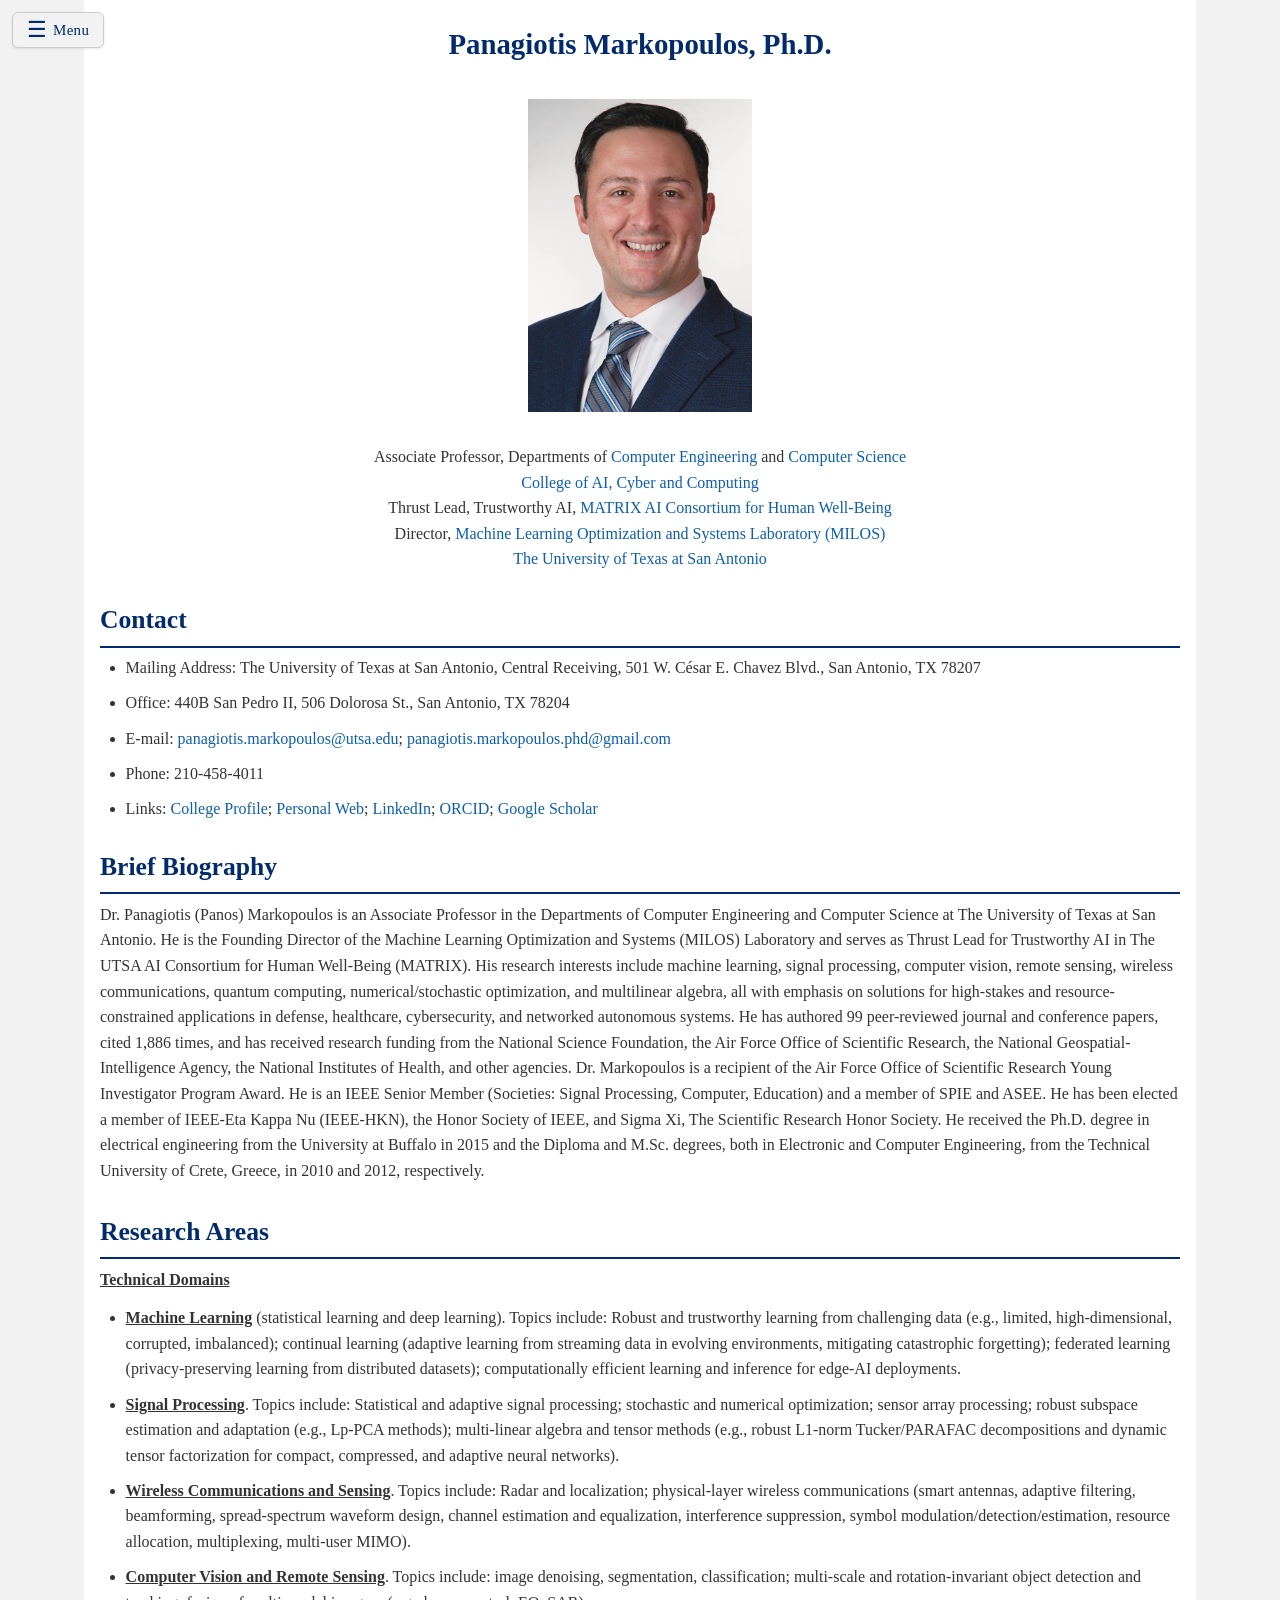
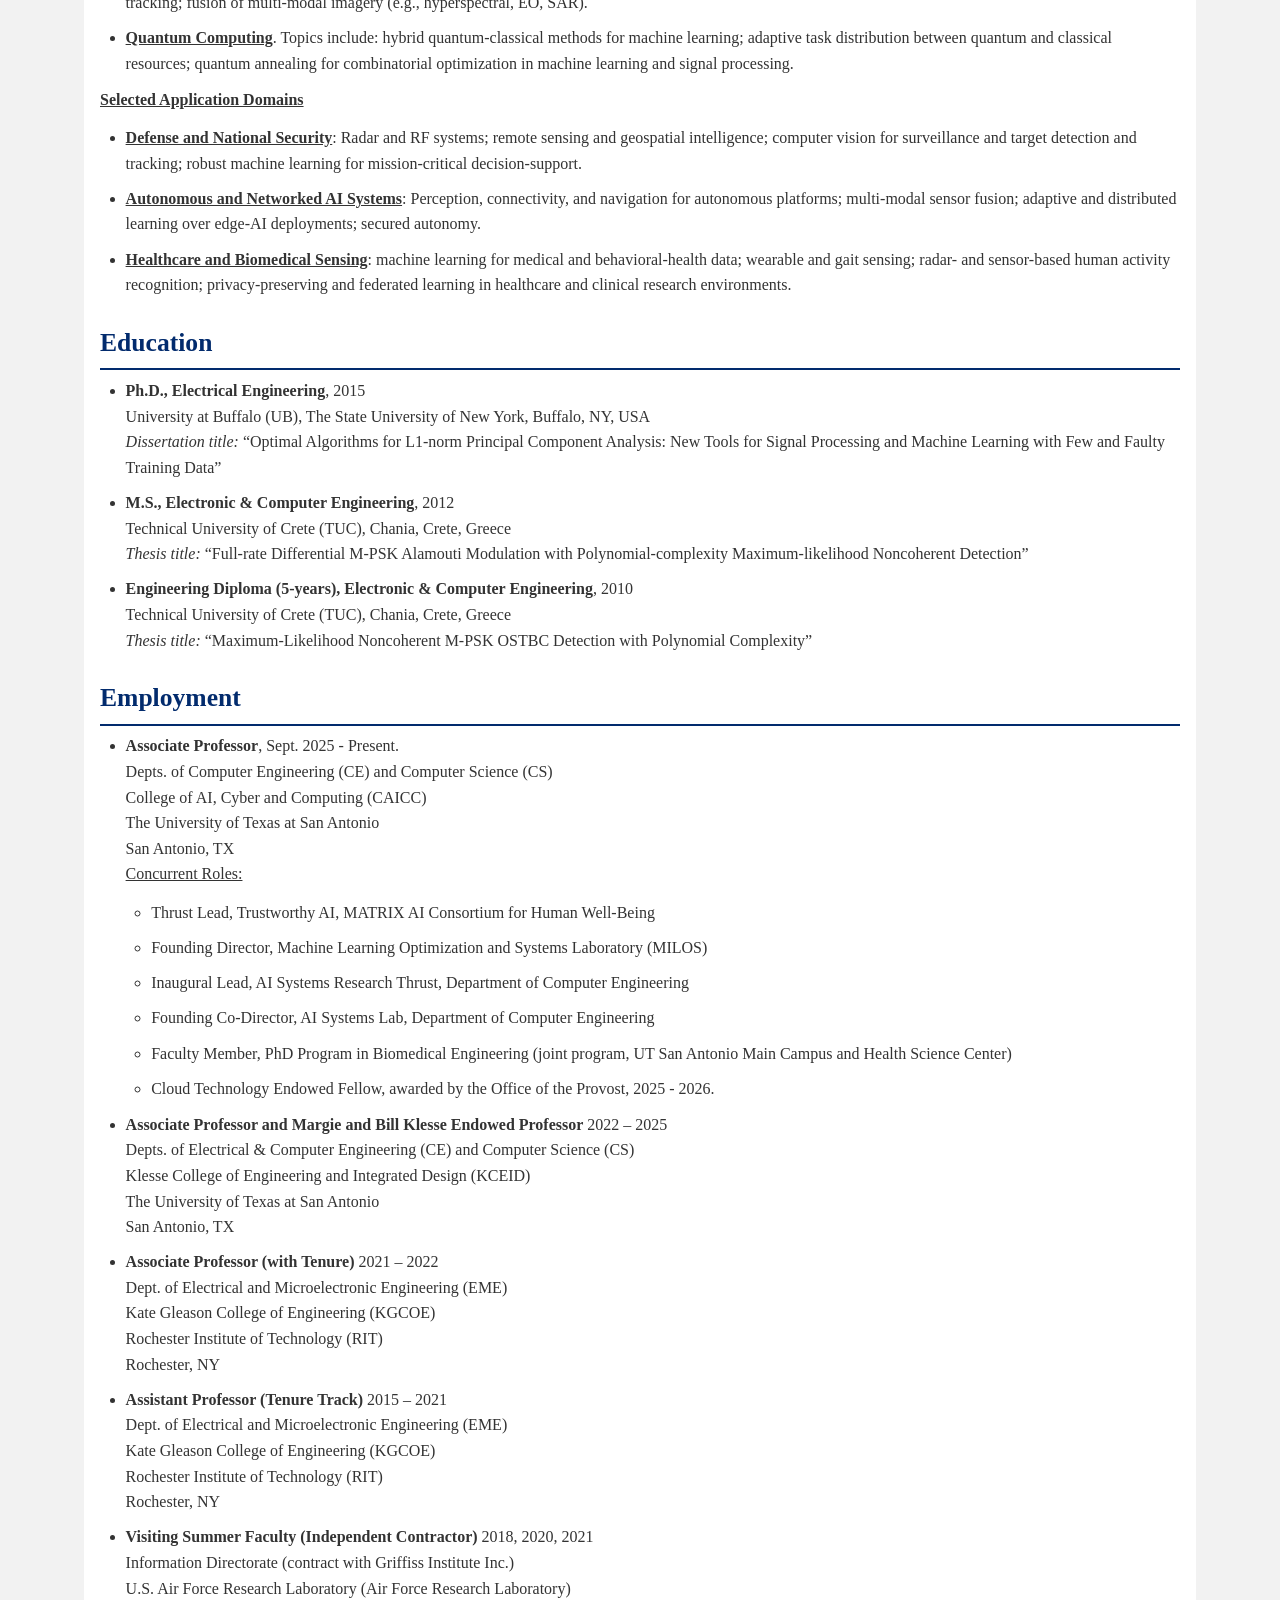
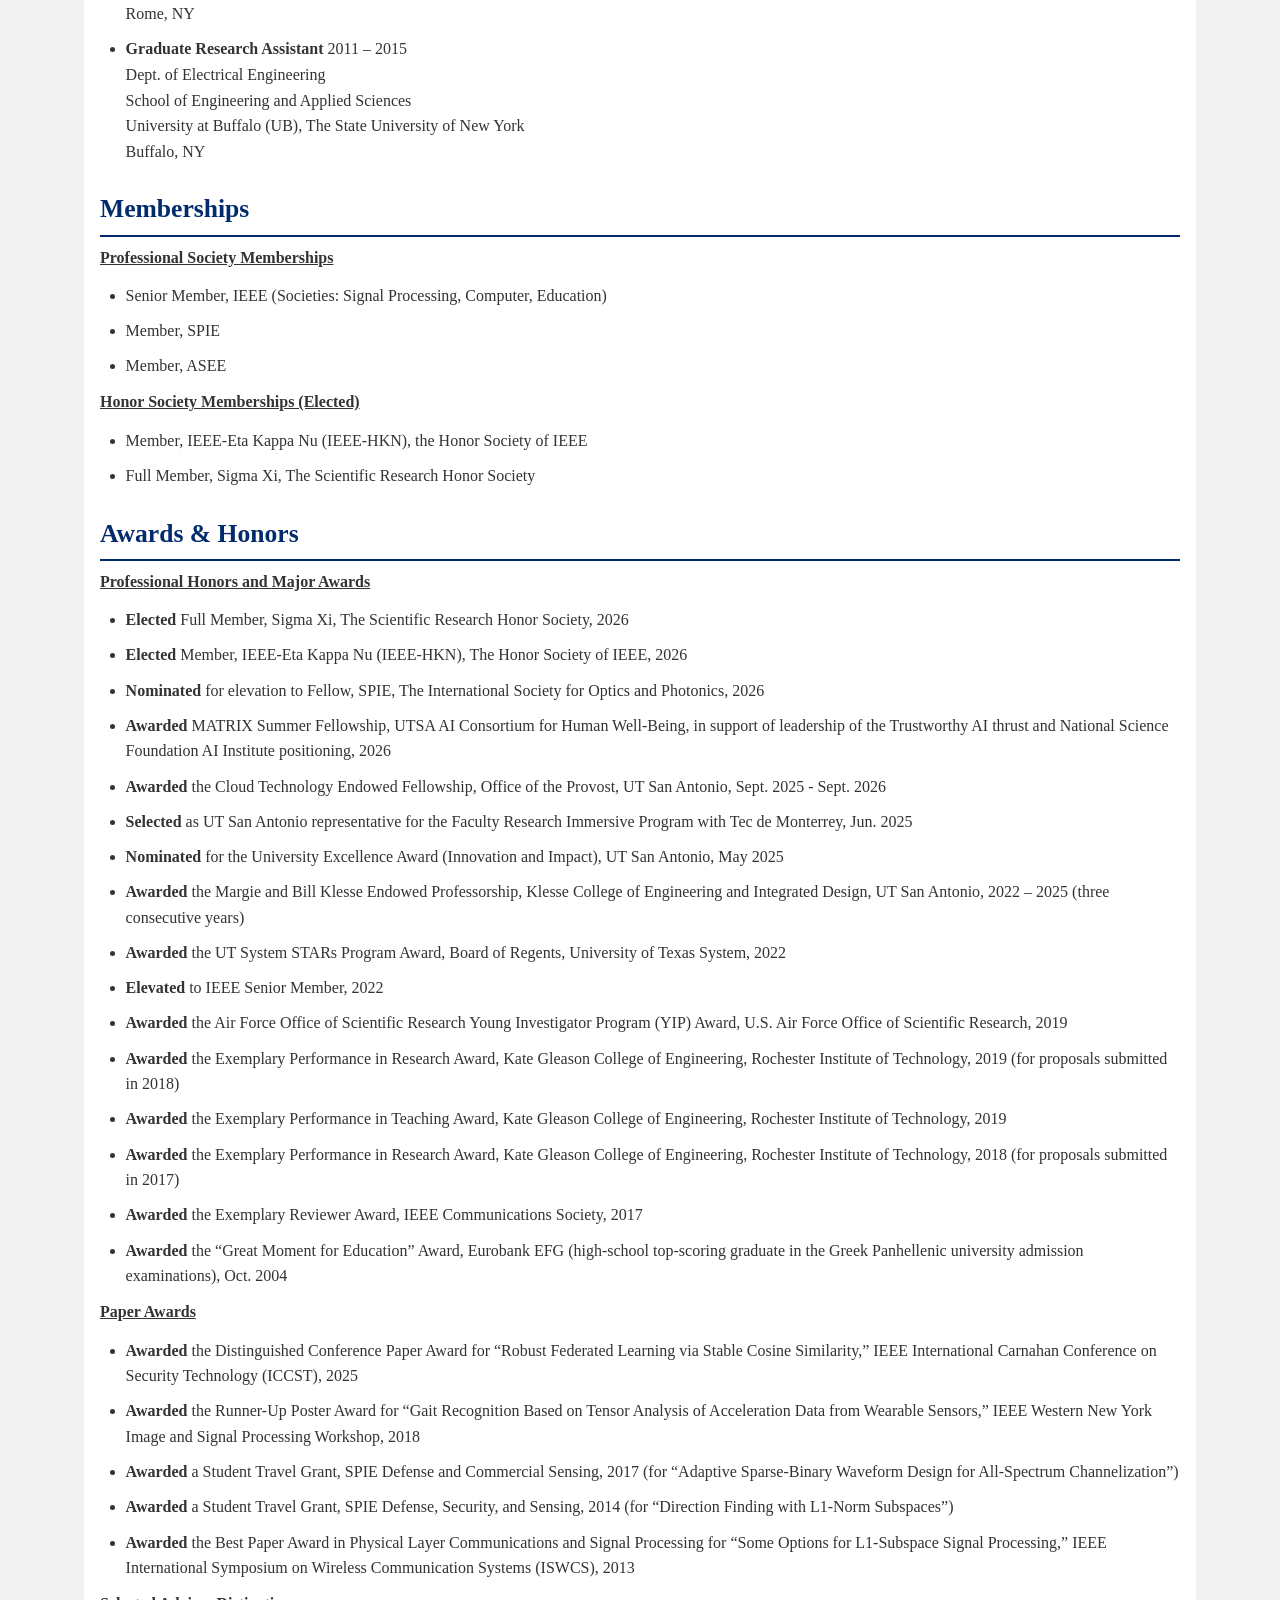
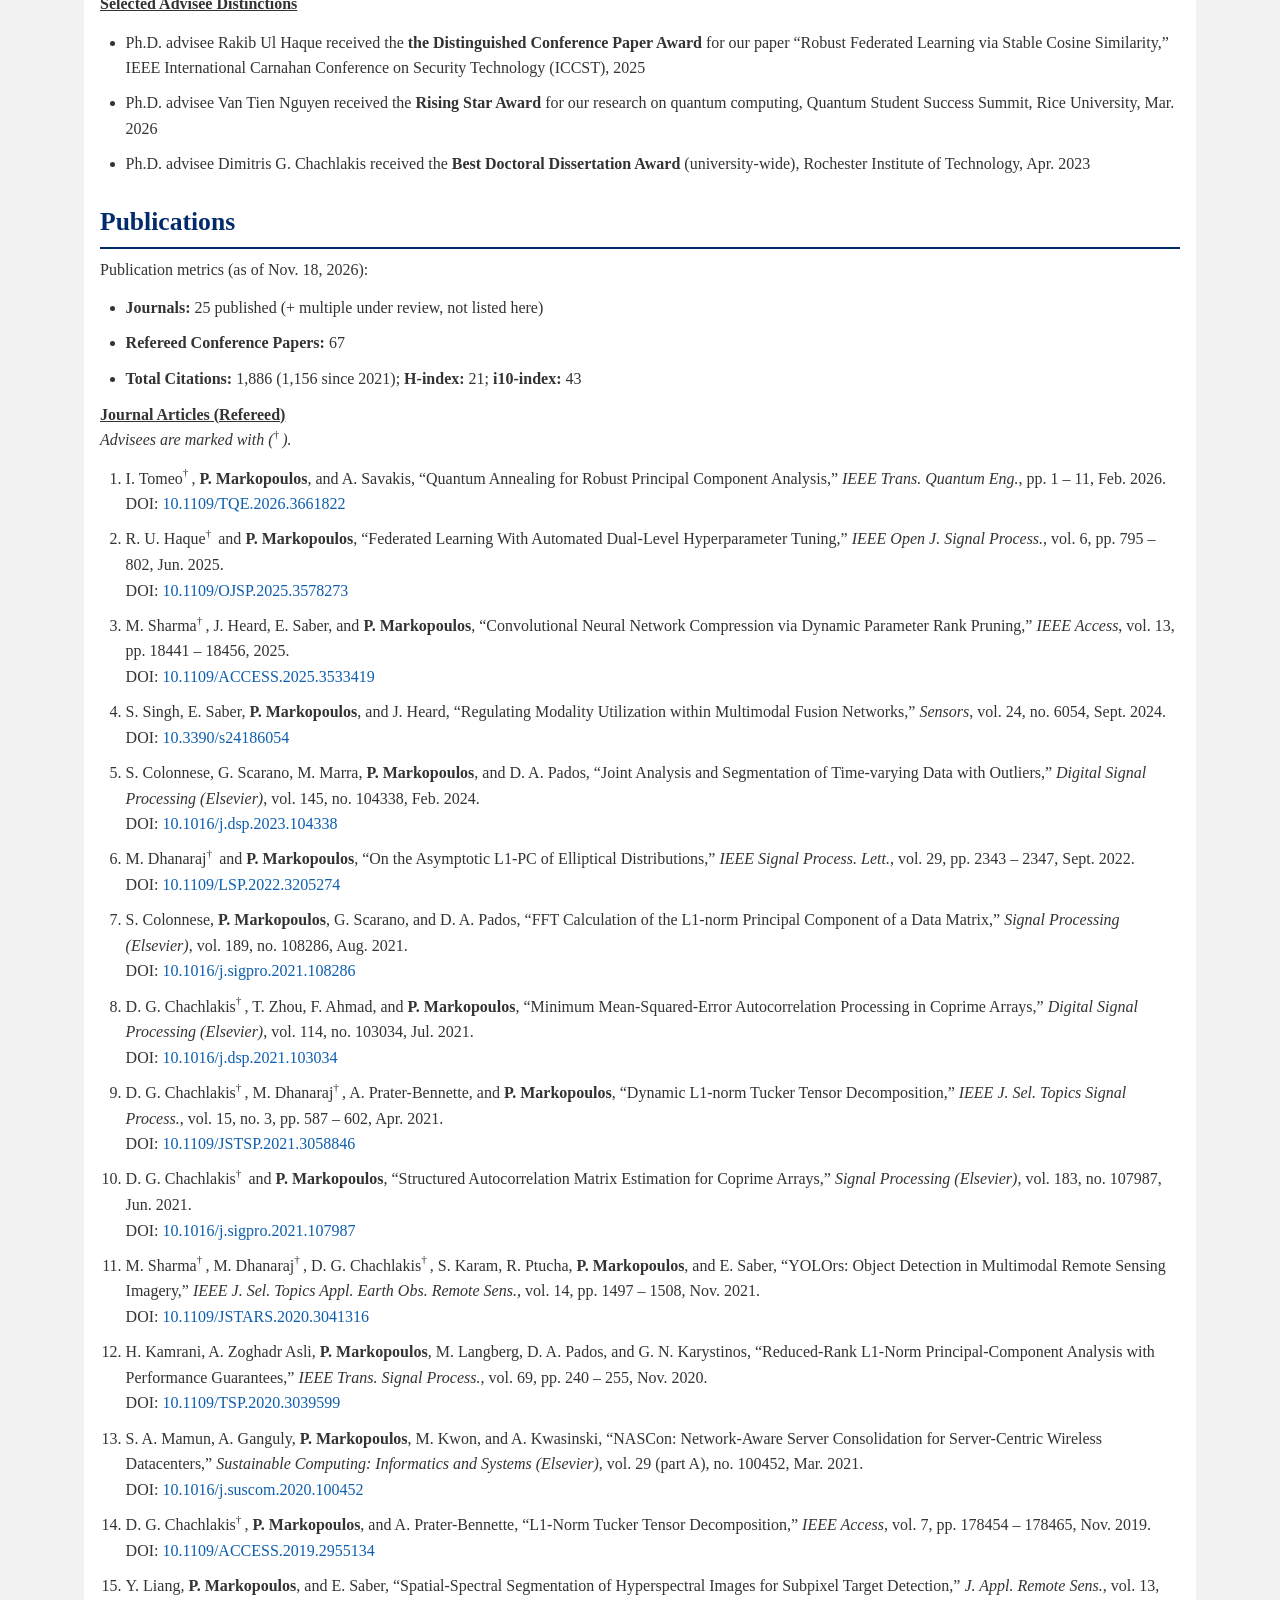
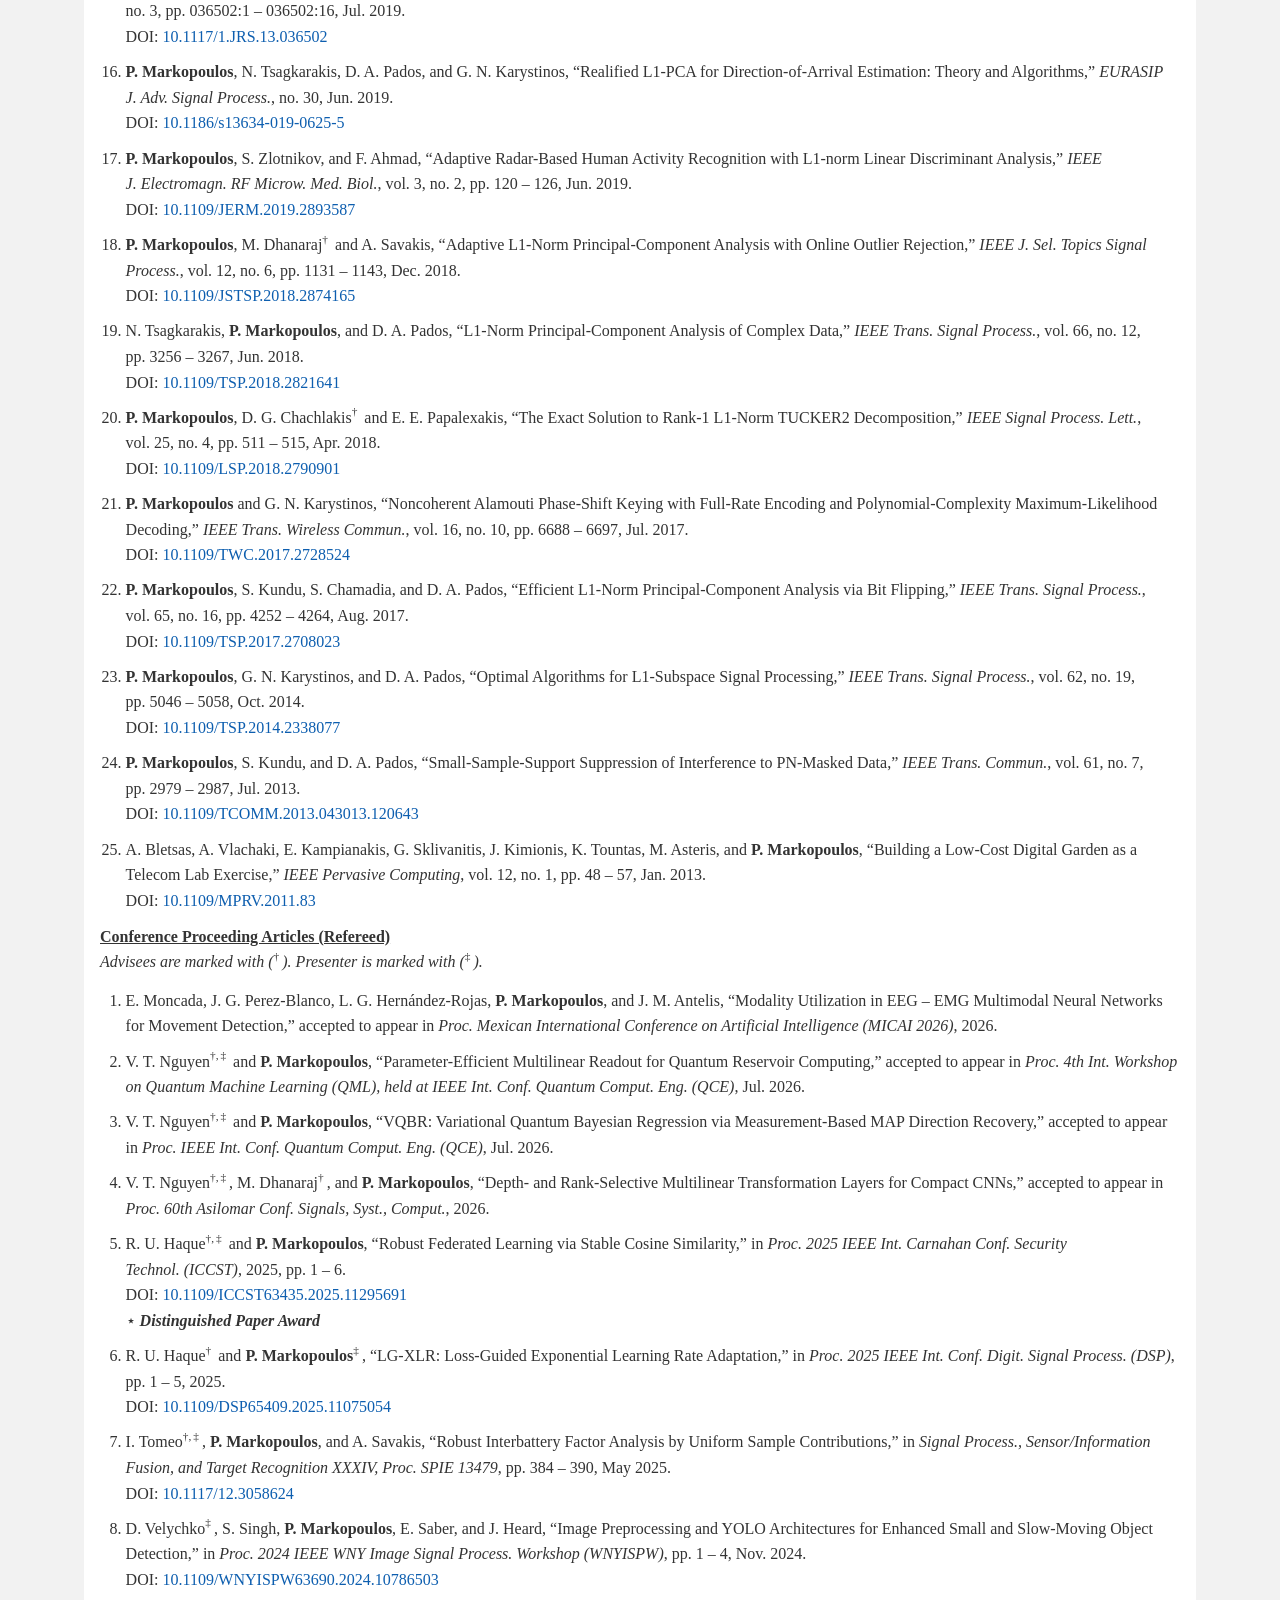
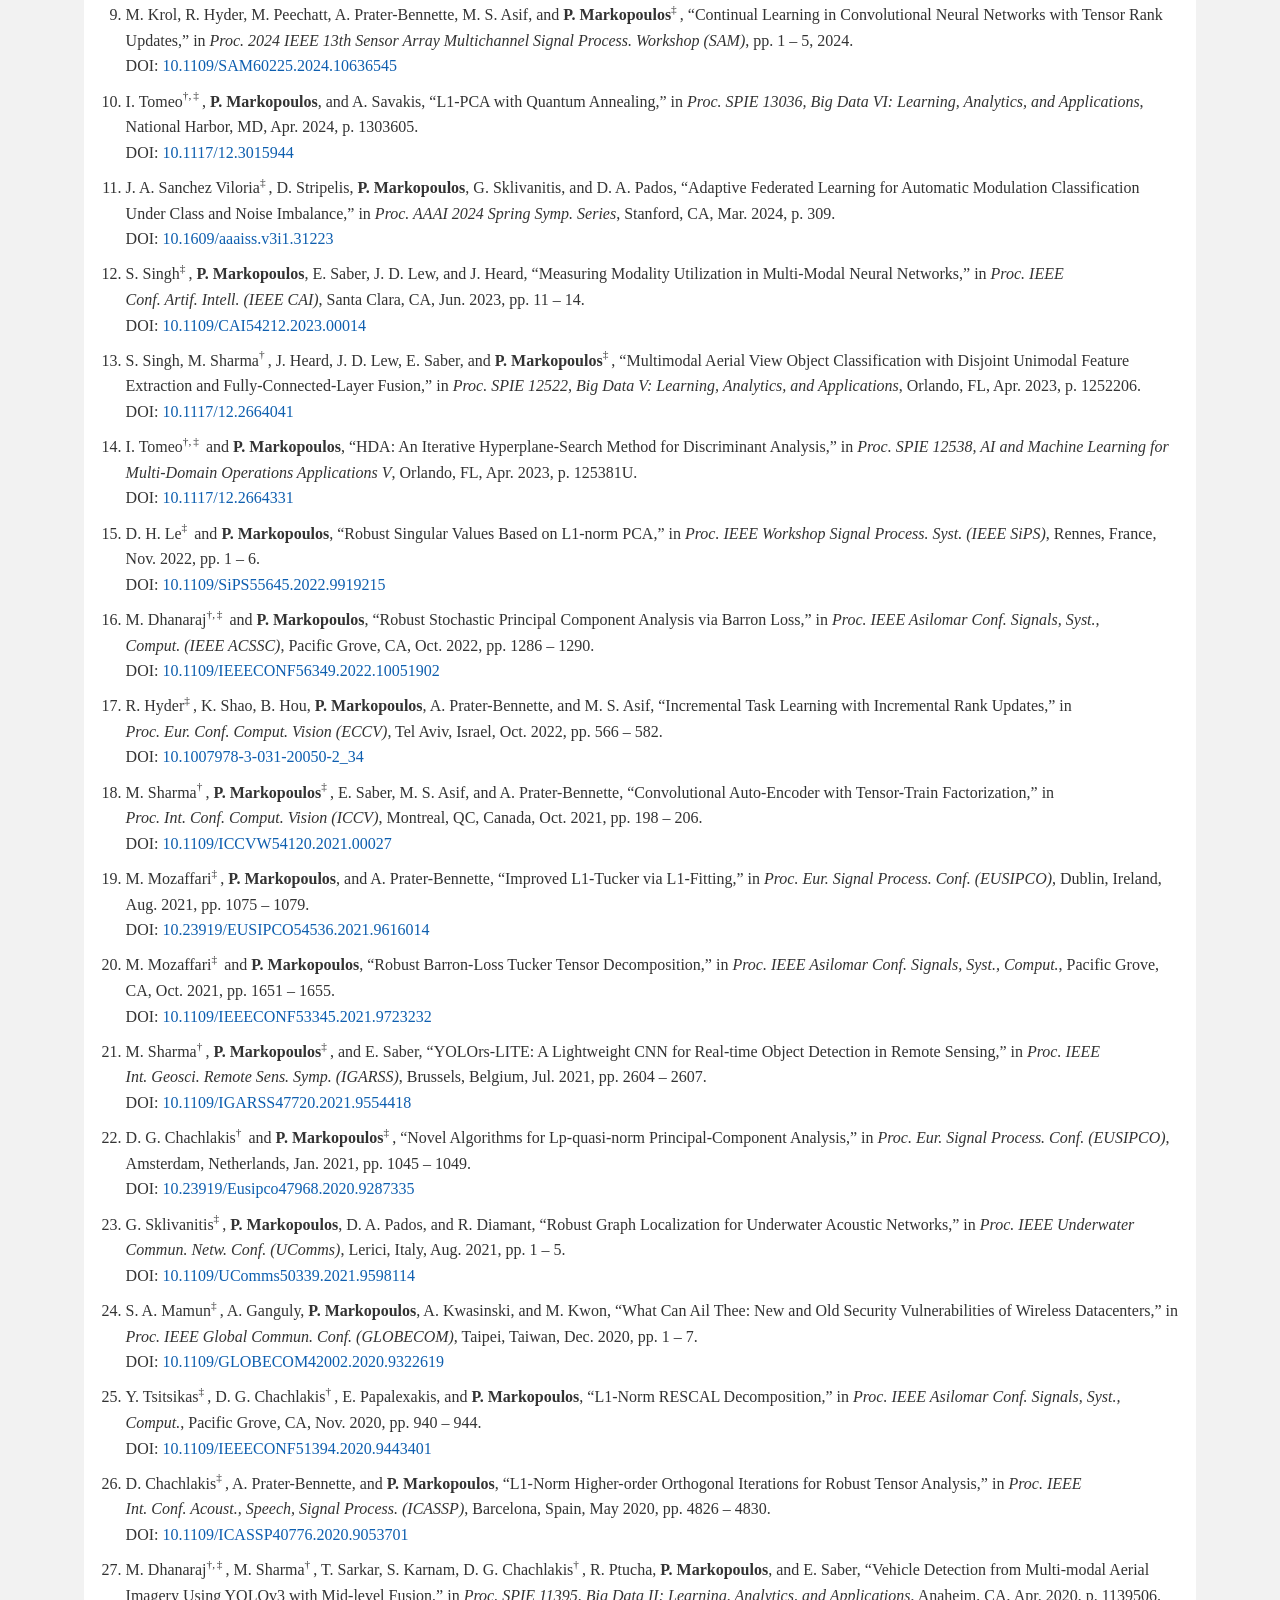
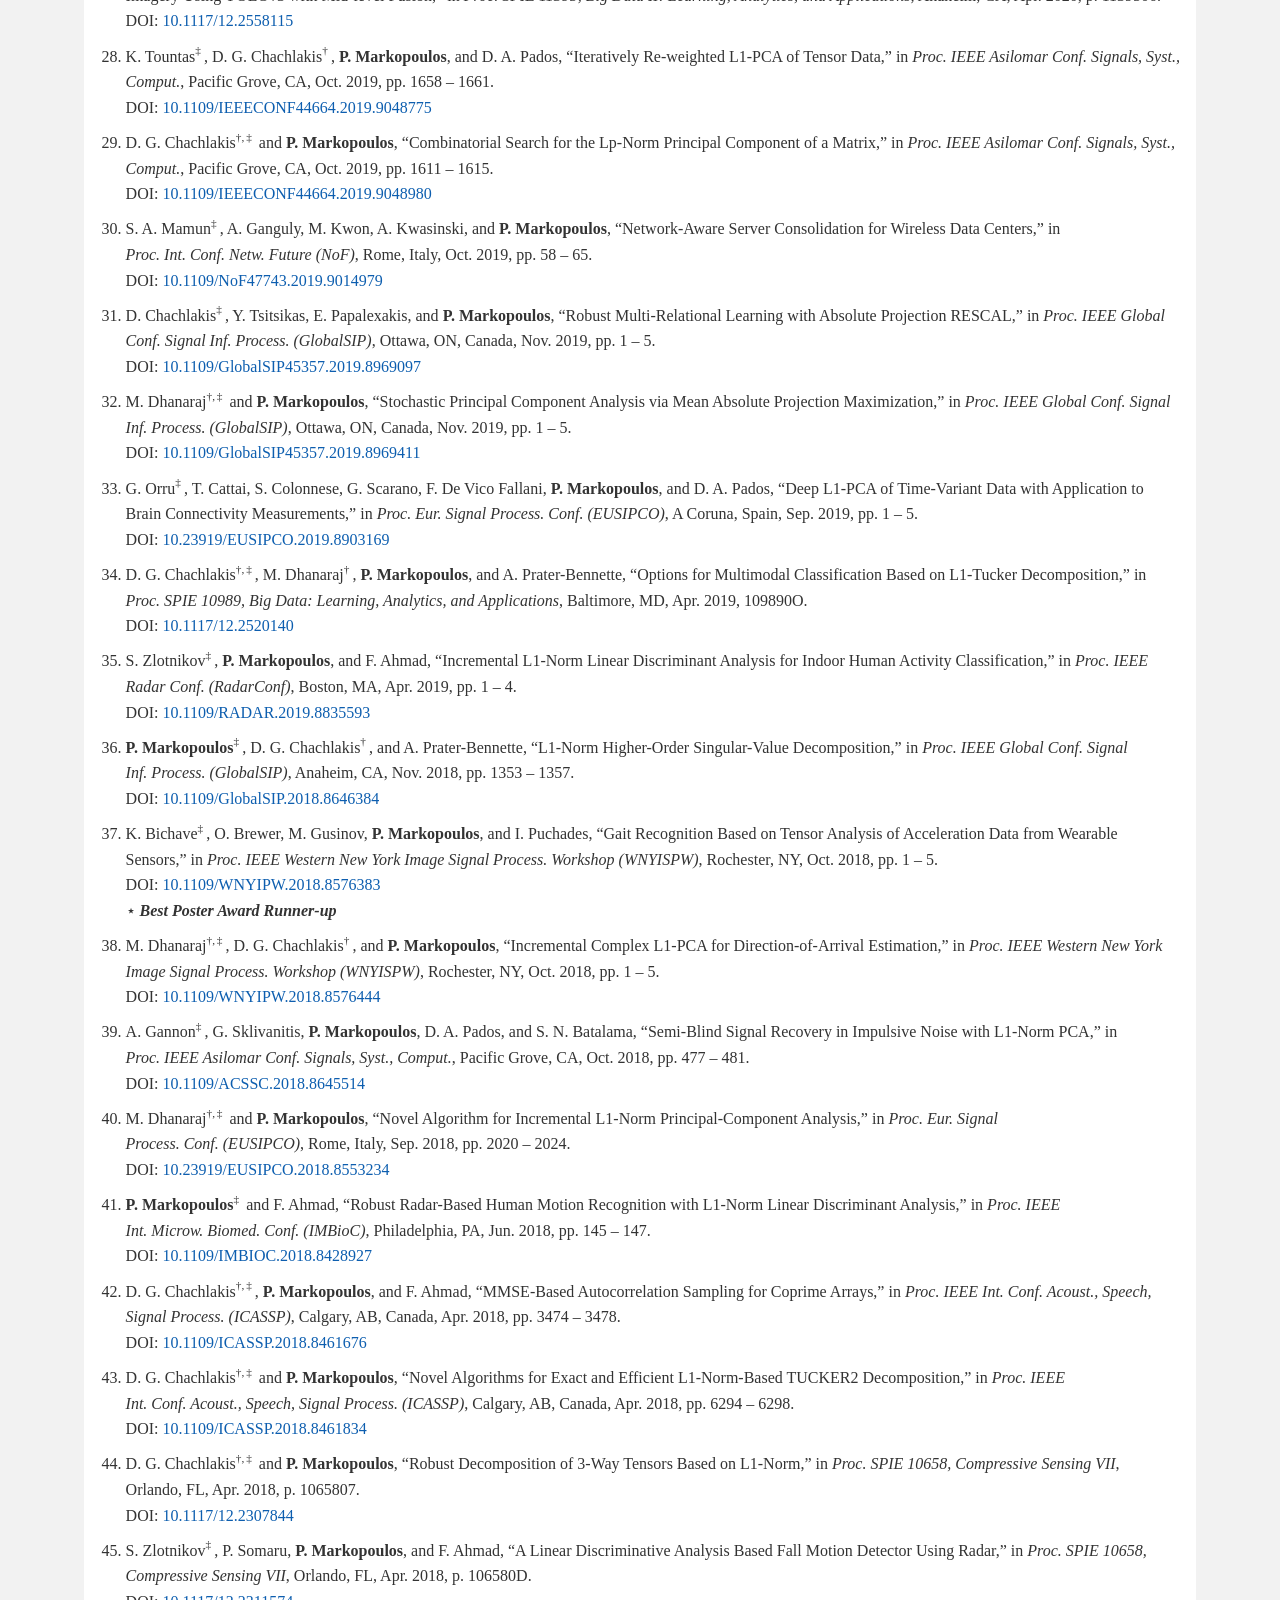
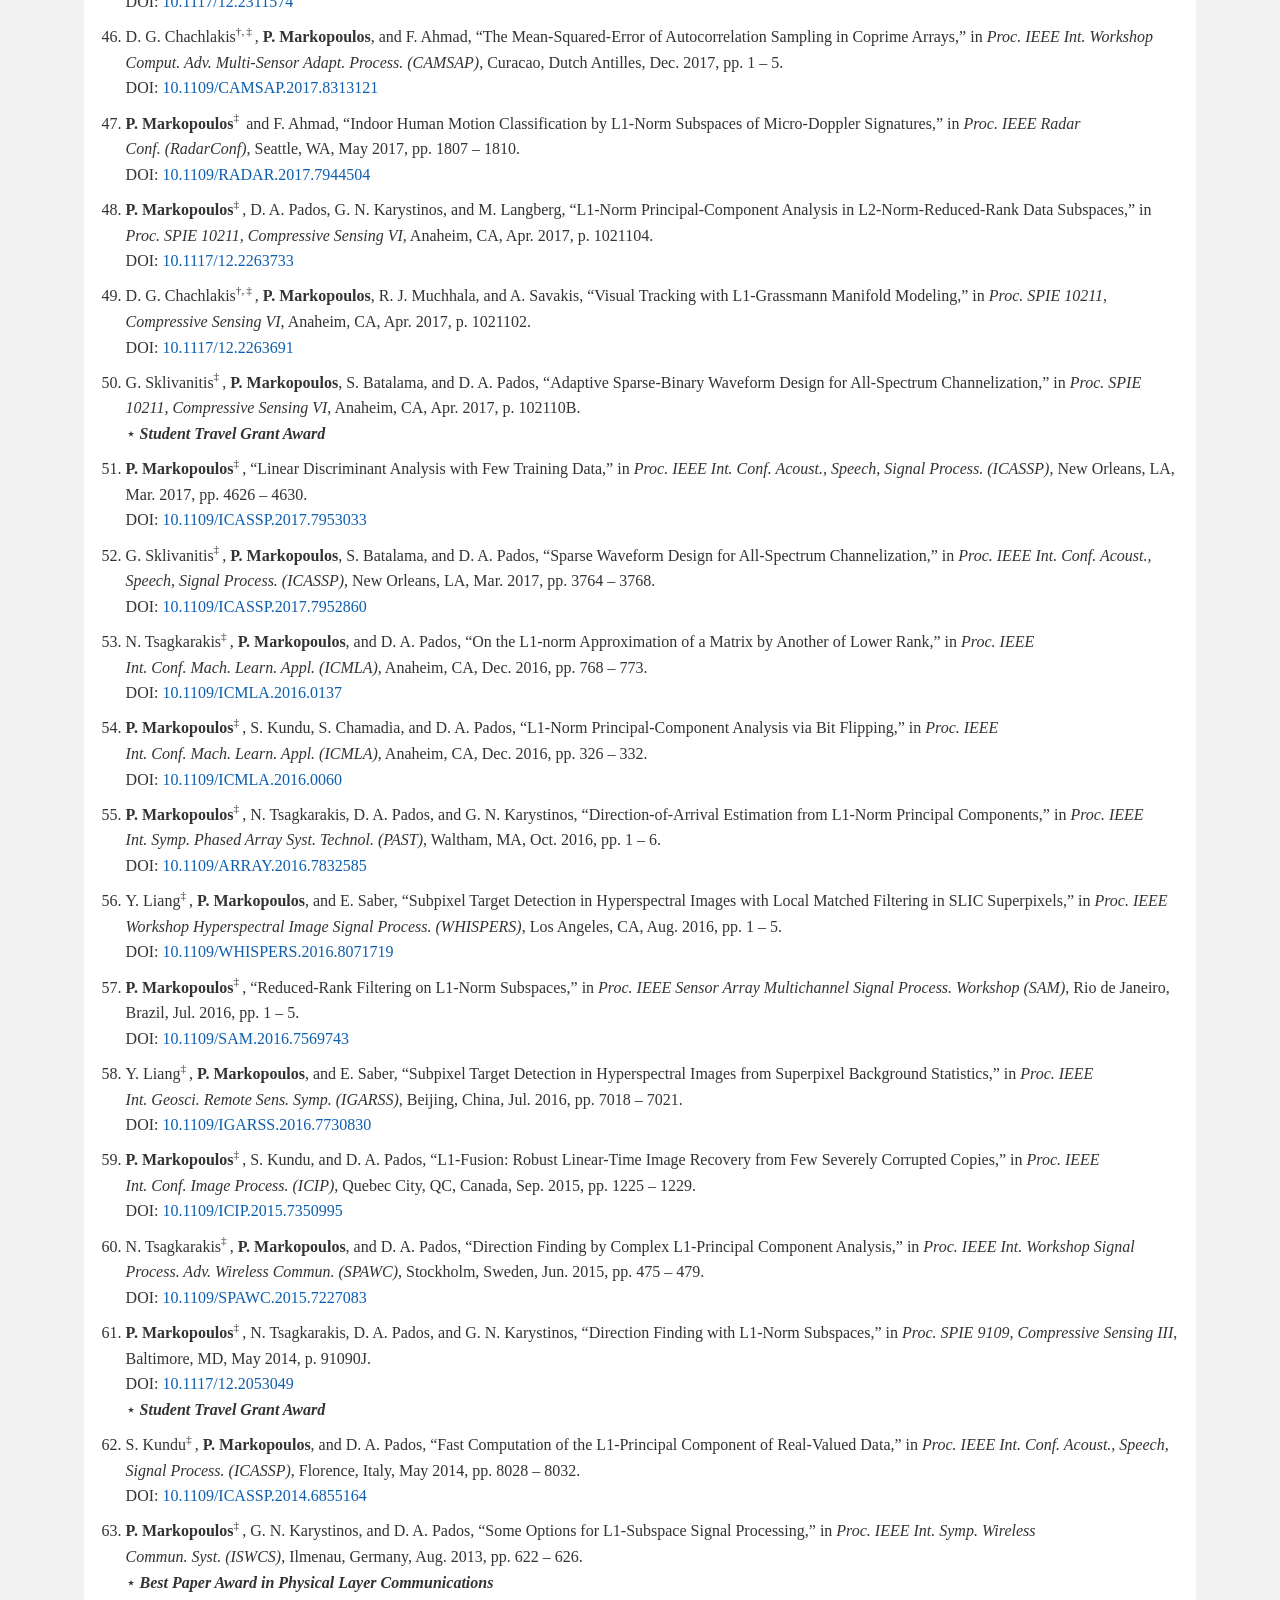
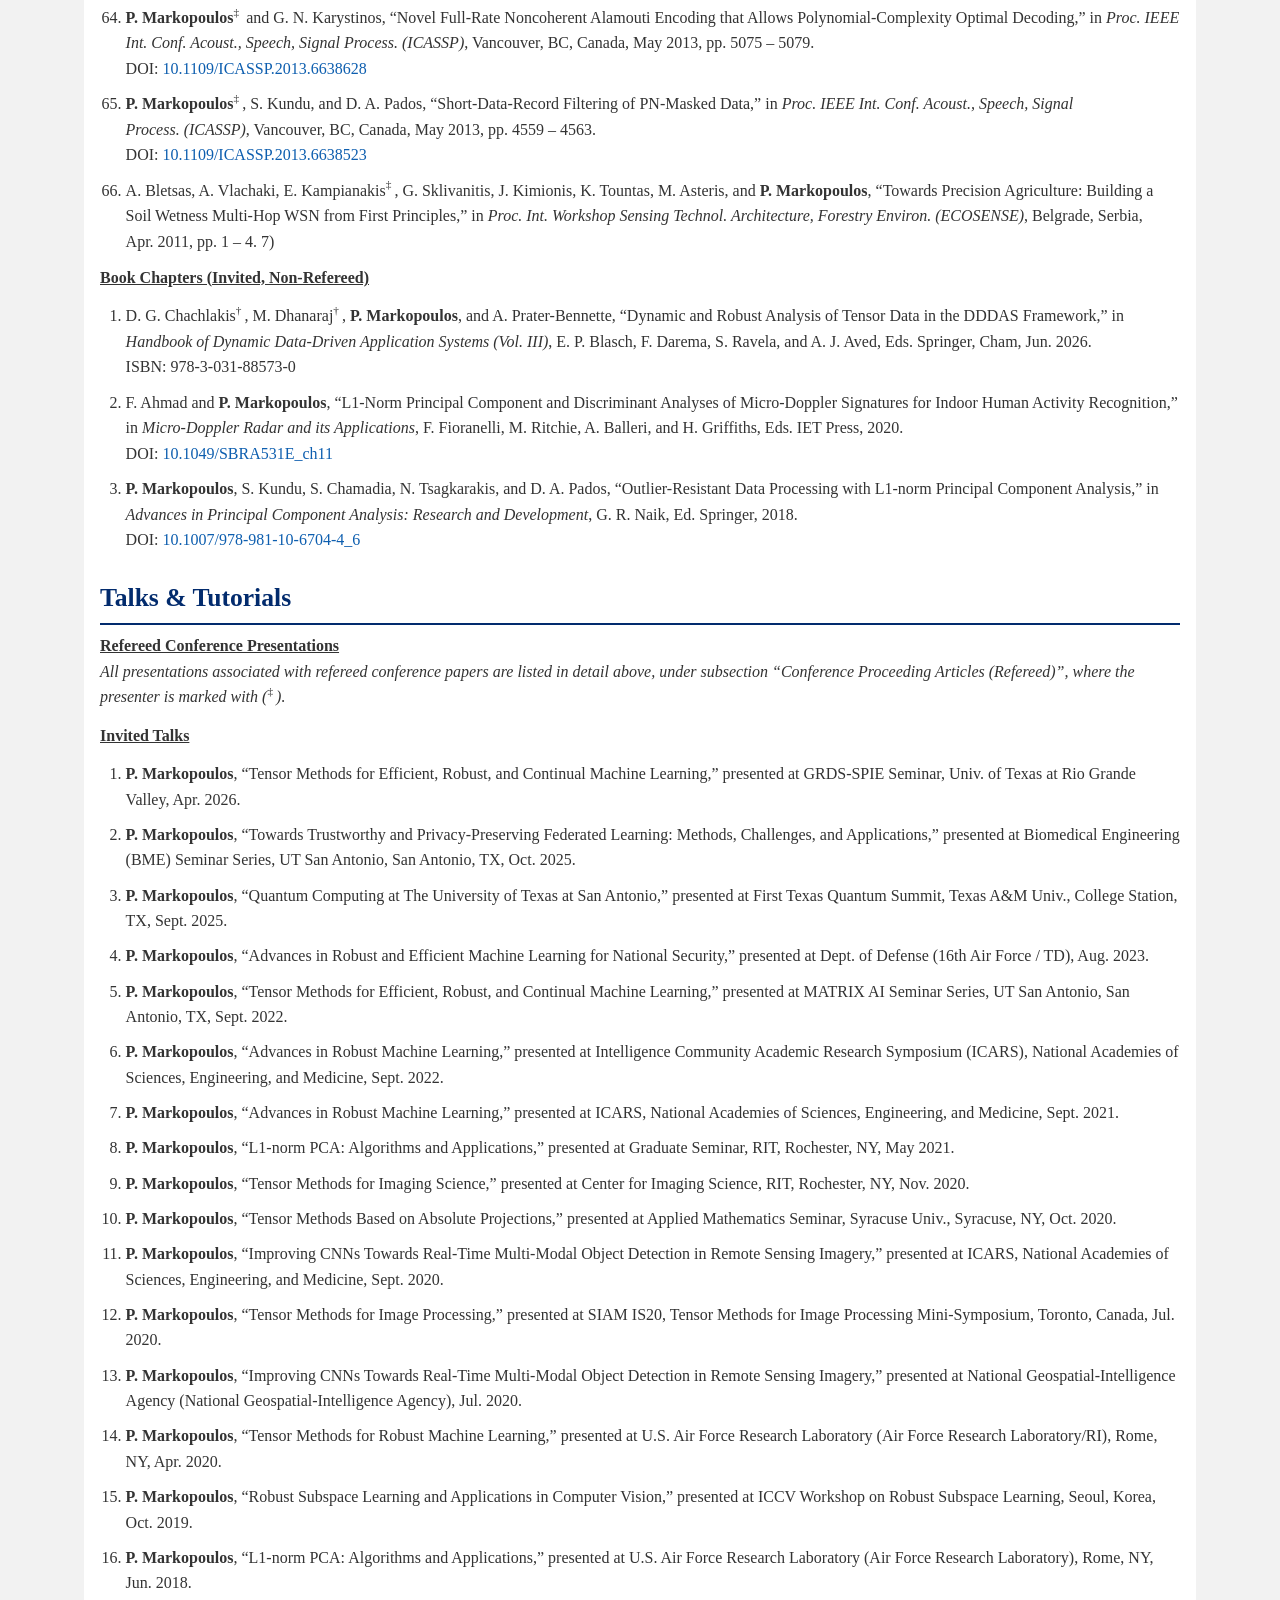
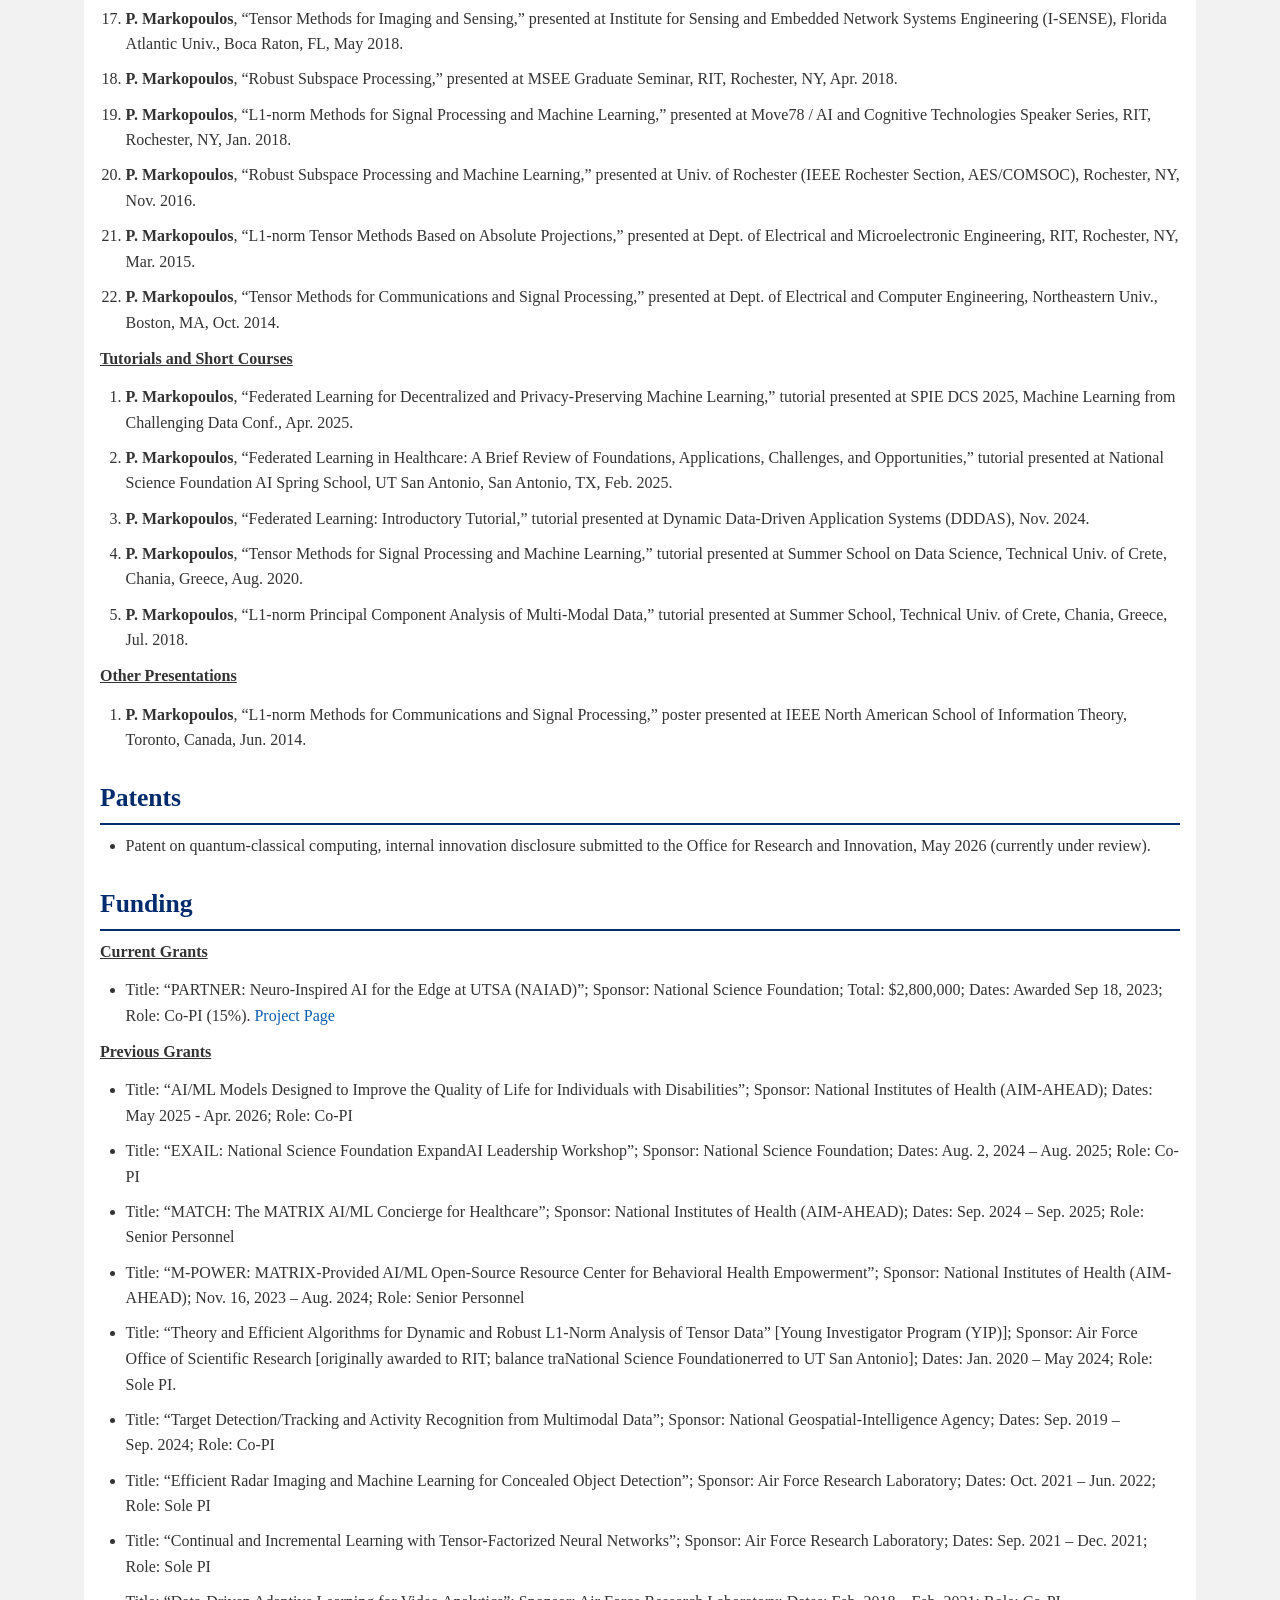
==== index.html @ 277505a5 "Update index.html" ====
<!DOCTYPE html>
<html xmlns="http://www.w3.org/1999/xhtml">
<head>
  <meta charset="utf-8" />
  <meta name="generator" content="pandoc" />
  <meta name="viewport" content="width=device-width, initial-scale=1.0, user-scalable=yes" />
  <title>P. Markopoulos, PhD</title>
  <link rel="stylesheet" href="cvweb.css">
</head>
<body>


<input type="checkbox" id="menu-toggle" class="menu-toggle">
<div class="mobile-nav">
  <label for="menu-toggle" id="hamburger-btn">☰</label>
</div>

<div id="layout-menu">
  <a href="#sec:contact">Contact</a>
  <a href="#sec:bio">Bio</a>
  <a href="#sec:areas">Areas</a>
  <a href="#sec:education">Education</a>
  <a href="#sec:employment">Employment</a>
  <a href="#sec:member">Memberships</a>
  <a href="#sec:awards">Awards &amp; Honors</a>
  <a href="#sec:research">Publications</a>
  <a href="#sec:presentations">Talks</a>
  <a href="#sec:ip">Patents</a>
  <a href="#sec:grants">Funding</a>
  <a href="#sec:teaching">Teaching</a>
  <a href="#sec:team">Mentoring</a>
  <a href="#sec:service">Service</a>
</div>

<!-- ========== MAIN CONTENT ========== -->
<div id="layout-content">
<!-- 
<table class="mobile-stack" width="100%" border="0" cellspacing="0" cellpadding="0">
  <tr>
    <td width="20%" valign="top">
      <img src="./markopoulos.png" alt="Panagiotis Markopoulos" style="width:75%;">
    </td>
    <td width="80%" valign="top">
      <strong style="font-size: 1.8em; color: #022b6d;">Panagiotis Markopoulos, Ph.D.</strong><br>
      <p>
        Associate Professor &amp; Cloud Technology Endowed Fellow<br>
        Lead, Trustworthy AI Thrust, MATRIX: The UT San Antonio AI Consortium for Human Well-Being<br>
        Director, Machine Learning Optimization and Systems Laboratory<br>
        Departments of <a href="https://caicc.utsa.edu/computer-engineering/">Computer Engineering</a> and 
        <a href="https://caicc.utsa.edu/computer-science/">Computer Science</a><br>
        <a href="https://caicc.utsa.edu">College of AI, Cyber and Computing</a><br>
        <a href="https://utsa.edu">The University of Texas at San Antonio</a>
      </p>
    </td>
  </tr>
</table>
-->

<div id="toptitle">
  <span><strong style="color: #022b6d;">Panagiotis Markopoulos, Ph.D.</strong></span>
</div>

<p><img src="./markopoulos.png" alt="Dr. Panagiotis Markopoulos" style="width:14em"></p>

<p>
  Associate Professor, Departments of
  <a href="https://caicc.utsa.edu/computer-engineering/" target="_blank" rel="noopener noreferrer">Computer Engineering</a>
  and
  <a href="https://caicc.utsa.edu/computer-science/" target="_blank" rel="noopener noreferrer">Computer Science</a><br>
  <a href="https://caicc.utsa.edu/" target="_blank" rel="noopener noreferrer">College of AI, Cyber and Computing</a><br>
  Thrust Lead, Trustworthy AI,
  <a href="https://ai.utsa.edu/" target="_blank" rel="noopener noreferrer">
    MATRIX AI Consortium for Human Well-Being
  </a><br>
  Director,
  <a href="https://www.milos-lab.org/" target="_blank" rel="noopener noreferrer">
    Machine Learning Optimization and Systems Laboratory (MILOS)
  </a><br>
  <a href="https://utsa.edu/" target="_blank" rel="noopener noreferrer">
    The University of Texas at San Antonio
  </a>
</p>
  



<h1 id="sec:contact">Contact</h1>
<ul>
<li><p>Mailing Address: The University of Texas at San Antonio, Central Receiving, 501 W. César E. Chavez Blvd., San Antonio, TX 78207</p></li>
<li><p>Office: 440B San Pedro II, 506 Dolorosa St., San Antonio, TX 78204</p></li>
<li><p>E-mail: <a href="mailto:panagiotis.markopoulos@utsa.edu">panagiotis.markopoulos@utsa.edu</a>; <a href="mailto:panagiotis.markopoulos.phd@gmail.com">panagiotis.markopoulos.phd@gmail.com</a></p></li>
<li><p>Phone: 210-458-4011</p></li>
<li>
  <p>Links: 
  <a href="https://caicc.utsa.edu/faculty/profiles/markopoulos-panagiotis.html">College Profile</a>;
  <a href="https://markopoulos.us/">Personal Web</a>;
  <a href="https://www.linkedin.com/in/panagiotis-panos-markopoulos-phd-750b5842/">LinkedIn</a>; 
  <a href="https://orcid.org/0000-0001-9686-779X">ORCID</a>; 
  <a href="https://scholar.google.com/citations?user=8NPXGZkAAAAJ&hl=en">Google Scholar</a>
  </p> 
</li>
</ul>


<!-- EDIT FROM HERE -->



<h1 id="sec:bio">Brief Biography</h1>
<p>Dr. Panagiotis (Panos) Markopoulos is an Associate Professor in the Departments of Computer
Engineering and Computer Science at The University of Texas at San
Antonio. He is the Founding Director of the Machine Learning
Optimization and Systems (MILOS) Laboratory and serves as Thrust Lead
for Trustworthy AI in The UTSA AI Consortium for Human Well-Being
(MATRIX). His research interests include machine learning, signal
processing, computer vision, remote sensing, wireless communications,
quantum computing, numerical/stochastic optimization, and multilinear
algebra, all with emphasis on solutions for high-stakes and
resource-constrained applications in defense, healthcare, cybersecurity,
and networked autonomous systems. He has authored 99 peer-reviewed journal and conference papers, cited 1,886 times, and has received research funding from the National Science Foundation, the Air Force Office of Scientific Research, the National Geospatial-Intelligence Agency, the National Institutes of Health, and other agencies. Dr. Markopoulos is a recipient of the Air Force Office of Scientific Research Young
Investigator Program Award. He is an IEEE Senior Member (Societies: Signal Processing, Computer, Education) and a member of
SPIE and ASEE. He has been elected a member of IEEE-Eta Kappa Nu
(IEEE-HKN), the Honor Society of IEEE, and Sigma Xi, The Scientific
Research Honor Society. He received the Ph.D. degree in electrical
engineering from the University at Buffalo in 2015 and the Diploma and
M.Sc. degrees, both in Electronic and Computer Engineering, from the
Technical University of Crete, Greece, in 2010 and 2012,
respectively.</p>
<h1 id="sec:areas">Research Areas</h1>
<p><u><strong>Technical Domains</strong></u></p>
<ul>
<li><p><u><strong>Machine Learning</strong></u> (statistical learning
and deep learning). Topics include: Robust and trustworthy learning from
challenging data (e.g., limited, high-dimensional, corrupted,
imbalanced); continual learning (adaptive learning from streaming data
in evolving environments, mitigating catastrophic forgetting); federated
learning (privacy-preserving learning from distributed datasets);
computationally efficient learning and inference for edge-AI
deployments.</p></li>
<li><p><u><strong>Signal Processing</strong></u>. Topics include:
Statistical and adaptive signal processing; stochastic and numerical
optimization; sensor array processing; robust subspace estimation and
adaptation (e.g., Lp-PCA methods); multi-linear algebra and tensor
methods (e.g., robust L1-norm Tucker/PARAFAC decompositions and dynamic
tensor factorization for compact, compressed, and adaptive neural
networks).</p></li>
<li><p><u><strong>Wireless Communications and Sensing</strong></u>.
Topics include: Radar and localization; physical-layer wireless
communications (smart antennas, adaptive filtering, beamforming,
spread-spectrum waveform design, channel estimation and equalization,
interference suppression, symbol modulation/detection/estimation,
resource allocation, multiplexing, multi-user MIMO).</p></li>
<li><p><u><strong>Computer Vision and Remote Sensing</strong></u>.
Topics include: image denoising, segmentation, classification;
multi-scale and rotation-invariant object detection and tracking; fusion
of multi-modal imagery (e.g., hyperspectral, EO, SAR).</p></li>
<li><p><u><strong>Quantum Computing</strong></u>. Topics include: hybrid
quantum-classical methods for machine learning; adaptive task
distribution between quantum and classical resources; quantum annealing
for combinatorial optimization in machine learning and signal
processing.</p></li>
</ul>
<p><u><strong>Selected Application Domains</strong></u></p>
<ul>
<li><p><u><strong>Defense and National Security</strong></u>: Radar and
RF systems; remote sensing and geospatial intelligence; computer vision
for surveillance and target detection and tracking; robust machine
learning for mission-critical decision-support.</p></li>
<li><p><u><strong>Autonomous and Networked AI Systems</strong></u>:
Perception, connectivity, and navigation for autonomous platforms;
multi-modal sensor fusion; adaptive and distributed learning over
edge-AI deployments; secured autonomy.</p></li>
<li><p><u><strong>Healthcare and Biomedical Sensing</strong></u>:
machine learning for medical and behavioral-health data; wearable and
gait sensing; radar- and sensor-based human activity recognition;
privacy-preserving and federated learning in healthcare and clinical
research environments.</p></li>
</ul>
<h1 id="sec:education">Education</h1>
<ul>
<li><p><strong>Ph.D., Electrical Engineering</strong>, 2015<br />
University at Buffalo (UB), The State University of New York, Buffalo,
NY, USA<br />
<em>Dissertation title:</em> “Optimal Algorithms for L1-norm Principal
Component Analysis: New Tools for Signal Processing and Machine Learning
with Few and Faulty Training Data”</p></li>
<li><p><strong>M.S., Electronic &amp; Computer Engineering</strong>, 
2012<br />
Technical University of Crete (TUC), Chania, Crete, Greece<br />
<em>Thesis title:</em> “Full-rate Differential M-PSK Alamouti Modulation
with Polynomial-complexity Maximum-likelihood Noncoherent
Detection”</p></li>
<li><p><strong>Engineering Diploma (5-years), Electronic &amp; Computer
Engineering</strong>, 2010<br />
Technical University of Crete (TUC), Chania, Crete, Greece<br />
<em>Thesis title:</em> “Maximum-Likelihood Noncoherent M-PSK OSTBC
Detection with Polynomial Complexity”</p></li>
</ul>
<h1 id="sec:employment">Employment</h1>
<ul>
<li><p><strong>Associate Professor</strong>, Sept. 2025 - Present.<br />
Depts. of Computer Engineering (CE) and Computer Science (CS)<br />
College of AI, Cyber and Computing (CAICC)<br />
The University of Texas at San Antonio<br />
San Antonio, TX<br />
<u>Concurrent Roles:</u></p>
<ul>
<li><p>Thrust Lead, Trustworthy AI, MATRIX AI Consortium for Human Well-Being</p></li>
<li><p>Founding Director, Machine Learning Optimization and Systems Laboratory (MILOS)</p></li>
<li><p>Inaugural Lead, AI Systems Research Thrust, Department of Computer
Engineering</p></li>
<li><p>Founding Co-Director, AI Systems Lab, Department of Computer
Engineering</p></li>
<li><p>Faculty Member, PhD Program in Biomedical Engineering (joint
program, UT San Antonio Main Campus and Health Science Center)</p></li>
<li><p>Cloud Technology Endowed Fellow, awarded by the Office of the Provost, 2025 - 2026.</p></li>
</ul></li>
<li><p><strong>Associate Professor and Margie and Bill Klesse Endowed
Professor</strong> 2022 – 2025<br />
Depts. of Electrical &amp; Computer Engineering (CE) and Computer
Science (CS)<br />
Klesse College of Engineering and Integrated Design (KCEID)<br />
The University of Texas at San Antonio<br />
San Antonio, TX</p></li>
<li><p><strong>Associate Professor (with Tenure)</strong>
2021 – 2022<br />
Dept. of Electrical and Microelectronic Engineering (EME)<br />
Kate Gleason College of Engineering (KGCOE)<br />
Rochester Institute of Technology (RIT)<br />
Rochester, NY</p></li>
<li><p><strong>Assistant Professor (Tenure Track)</strong>
2015 – 2021<br />
Dept. of Electrical and Microelectronic Engineering (EME)<br />
Kate Gleason College of Engineering (KGCOE)<br />
Rochester Institute of Technology (RIT)<br />
Rochester, NY</p></li>
<li><p><strong>Visiting Summer Faculty (Independent Contractor)</strong>
2018, 2020, 2021<br />
Information Directorate (contract with Griffiss Institute Inc.)<br />
U.S. Air Force Research Laboratory (Air Force Research Laboratory)<br />
Rome, NY</p></li>
<li><p><strong>Graduate Research Assistant</strong> 2011 – 2015<br />
Dept. of Electrical Engineering<br />
School of Engineering and Applied Sciences<br />
University at Buffalo (UB), The State University of New York<br />
Buffalo, NY</p></li>
</ul>
<h1 id="sec:member">Memberships</h1>
<p><u><strong>Professional Society Memberships</strong></u></p>
<ul>
<li><p>Senior Member, IEEE (Societies: Signal Processing, Computer,
Education)</p></li>
<li><p>Member, SPIE</p></li>
<li><p>Member, ASEE</p></li>
</ul>
<p><u><strong>Honor Society Memberships (Elected)</strong></u></p>
<ul>
<li><p>Member, IEEE-Eta Kappa Nu (IEEE-HKN), the Honor Society of
IEEE</p></li>
<li><p>Full Member, Sigma Xi, The Scientific Research Honor
Society</p></li>
</ul>
<h1 id="sec:awards">Awards &amp; Honors</h1>
<p><u><strong>Professional Honors and Major Awards</strong></u></p>
<ul>
<li><p><strong>Elected</strong> Full Member, Sigma Xi, The Scientific
Research Honor Society, 2026</p></li>
<li><p><strong>Elected</strong> Member, IEEE-Eta Kappa Nu (IEEE-HKN),
The Honor Society of IEEE, 2026</p></li>
<li><p><strong>Nominated</strong> for elevation to Fellow, SPIE, The
International Society for Optics and Photonics, 2026</p></li>
<li><p><strong>Awarded</strong> MATRIX Summer Fellowship, UTSA AI
Consortium for Human Well-Being, in support of leadership of the
Trustworthy AI thrust and National Science Foundation AI Institute positioning, 2026</p></li>
<li><p><strong>Awarded</strong> the Cloud Technology Endowed Fellowship,
Office of the Provost, UT San Antonio, Sept. 2025 - Sept. 2026</p></li>
<li><p><strong>Selected</strong> as UT San Antonio representative for
the Faculty Research Immersive Program with Tec de Monterrey, Jun.
2025</p></li>
<li><p><strong>Nominated</strong> for the University Excellence Award
(Innovation and Impact), UT San Antonio, May 2025</p></li>
<li><p><strong>Awarded</strong> the Margie and Bill Klesse Endowed
Professorship, Klesse College of Engineering and Integrated Design, UT
San Antonio, 2022 – 2025 (three consecutive years)</p></li>
<li><p><strong>Awarded</strong> the UT System STARs Program Award, Board
of Regents, University of Texas System, 2022</p></li>
<li><p><strong>Elevated</strong> to IEEE Senior Member, 2022</p></li>
<li><p><strong>Awarded</strong> the Air Force Office of Scientific Research Young Investigator Program
(YIP) Award, U.S. Air Force Office of Scientific Research, 2019</p></li>
<li><p><strong>Awarded</strong> the Exemplary Performance in Research
Award, Kate Gleason College of Engineering, Rochester Institute of
Technology, 2019 (for proposals submitted in 2018)</p></li>
<li><p><strong>Awarded</strong> the Exemplary Performance in Teaching
Award, Kate Gleason College of Engineering, Rochester Institute of
Technology, 2019</p></li>
<li><p><strong>Awarded</strong> the Exemplary Performance in Research
Award, Kate Gleason College of Engineering, Rochester Institute of
Technology, 2018 (for proposals submitted in 2017)</p></li>
<li><p><strong>Awarded</strong> the Exemplary Reviewer Award, IEEE
Communications Society, 2017</p></li>
<li><p><strong>Awarded</strong> the “Great Moment for Education” Award,
Eurobank EFG (high-school top-scoring graduate in the Greek Panhellenic
university admission examinations), Oct. 2004</p></li>
</ul>
<p><u><strong>Paper Awards</strong></u></p>
<ul>
<li><p><strong>Awarded</strong> the Distinguished Conference Paper Award
for “Robust Federated Learning via Stable Cosine Similarity,” IEEE
International Carnahan Conference on Security Technology (ICCST),
2025</p></li>
<li><p><strong>Awarded</strong> the Runner-Up Poster Award for “Gait
Recognition Based on Tensor Analysis of Acceleration Data from Wearable
Sensors,” IEEE Western New York Image and Signal Processing Workshop,
2018</p></li>
<li><p><strong>Awarded</strong> a Student Travel Grant, SPIE Defense and
Commercial Sensing, 2017 (for “Adaptive Sparse-Binary Waveform Design
for All-Spectrum Channelization”)</p></li>
<li><p><strong>Awarded</strong> a Student Travel Grant, SPIE Defense,
Security, and Sensing, 2014 (for “Direction Finding with L1-Norm
Subspaces”)</p></li>
<li><p><strong>Awarded</strong> the Best Paper Award in Physical Layer
Communications and Signal Processing for “Some Options for L1-Subspace
Signal Processing,” IEEE International Symposium on Wireless
Communication Systems (ISWCS), 2013</p></li>
</ul>
<p><u><strong>Selected Advisee Distinctions</strong></u></p>
<ul>
<li><p>Ph.D. advisee Rakib Ul Haque received the <strong>the Distinguished Conference Paper Award </strong>
for our paper “Robust Federated Learning via Stable Cosine Similarity,” IEEE
International Carnahan Conference on Security Technology (ICCST),
2025</p></li>
  <li><p>Ph.D. advisee  Van Tien Nguyen received the <strong>Rising Star
Award</strong> for our research on quantum computing, Quantum Student
Success Summit, Rice University, Mar. 2026</p></li>
<li><p>Ph.D. advisee Dimitris G. Chachlakis received the <strong>Best
Doctoral Dissertation Award</strong> (university-wide), Rochester
Institute of Technology, Apr. 2023</p></li>
</ul>
<h1 id="sec:research">Publications</h1>
<p>Publication metrics (as of Nov. 18, 2026):</p>
<ul>
<li><p><strong>Journals:</strong> 25 published (+ multiple under review, not listed here)</p></li>
<li><p><strong>Refereed Conference Papers:</strong> 67</p></li>
<li><p><strong>Total Citations:</strong> 1,886 (1,156 since 2021);
<strong>H-index:</strong> 21; <strong>i10-index:</strong> 43</p></li>
</ul>
<p><u><strong>Journal Articles (Refereed)</strong></u><br />
<em>Advisees are marked with
(<math display="inline" xmlns="http://www.w3.org/1998/Math/MathML"><semantics><msup><mi></mi><mo>†</mo></msup><annotation encoding="application/x-tex">^\dag</annotation></semantics></math>).</em></p>
<ol>
<li><p>I. Tomeo<math display="inline" xmlns="http://www.w3.org/1998/Math/MathML"><semantics><msup><mi></mi><mo>†</mo></msup><annotation encoding="application/x-tex">^\dag</annotation></semantics></math>,
<strong>P. Markopoulos</strong>, and A. Savakis, “Quantum Annealing for
Robust Principal Component Analysis,” <em>IEEE Trans. Quantum Eng.</em>,
pp. 1 – 11, Feb. 2026.<br />
DOI: <a
href="https://DOI.org/10.1109/TQE.2026.3661822">10.1109/TQE.2026.3661822</a></p></li>
<li><p>R. U. Haque<math display="inline" xmlns="http://www.w3.org/1998/Math/MathML"><semantics><msup><mi></mi><mo>†</mo></msup><annotation encoding="application/x-tex">^\dag</annotation></semantics></math>
and <strong><strong>P. Markopoulos</strong></strong>, “Federated
Learning With Automated Dual-Level Hyperparameter Tuning,” <em>IEEE Open
J. Signal Process.</em>, vol. 6, pp. 795 – 802, Jun. 2025.<br />
DOI: <a
href="https://DOI.org/10.1109/OJSP.2025.3578273">10.1109/OJSP.2025.3578273</a></p></li>
<li><p>M. Sharma<math display="inline" xmlns="http://www.w3.org/1998/Math/MathML"><semantics><msup><mi></mi><mo>†</mo></msup><annotation encoding="application/x-tex">^\dag</annotation></semantics></math>,
J. Heard, E. Saber, and <strong>P. Markopoulos</strong>, “Convolutional
Neural Network Compression via Dynamic Parameter Rank Pruning,” <em>IEEE
Access</em>, vol. 13, pp. 18441 – 18456, 2025.<br />
DOI: <a
href="https://DOI.org/10.1109/ACCESS.2025.3533419">10.1109/ACCESS.2025.3533419</a></p></li>
<li><p>S. Singh, E. Saber,
<strong><strong>P. Markopoulos</strong></strong>, and J. Heard,
“Regulating Modality Utilization within Multimodal Fusion Networks,”
<em>Sensors</em>, vol. 24, no. 6054, Sept. 2024.<br />
DOI: <a
href="https://DOI.org/10.3390/s24186054">10.3390/s24186054</a></p></li>
<li><p>S. Colonnese, G. Scarano, M. Marra,
<strong><strong>P. Markopoulos</strong></strong>, and D. A. Pados,
“Joint Analysis and Segmentation of Time-varying Data with Outliers,”
<em>Digital Signal Processing (Elsevier)</em>, vol. 145, no. 104338,
Feb. 2024.<br />
DOI: <a
href="https://DOI.org/10.1016/j.dsp.2023.104338">10.1016/j.dsp.2023.104338</a></p></li>
<li><p>M. Dhanaraj<math display="inline" xmlns="http://www.w3.org/1998/Math/MathML"><semantics><msup><mi></mi><mo>†</mo></msup><annotation encoding="application/x-tex">^\dag</annotation></semantics></math>
and <strong><strong>P. Markopoulos</strong></strong>, “On the Asymptotic
L1-PC of Elliptical Distributions,” <em>IEEE Signal Process. Lett.</em>,
vol. 29, pp. 2343 – 2347, Sept. 2022.<br />
DOI: <a
href="https://DOI.org/10.1109/LSP.2022.3205274">10.1109/LSP.2022.3205274</a></p></li>
<li><p>S. Colonnese, <strong><strong>P. Markopoulos</strong></strong>,
G. Scarano, and D. A. Pados, “FFT Calculation of the L1-norm Principal
Component of a Data Matrix,” <em>Signal Processing (Elsevier)</em>,
vol. 189, no. 108286, Aug. 2021.<br />
DOI: <a
href="https://DOI.org/10.1016/j.sigpro.2021.108286">10.1016/j.sigpro.2021.108286</a></p></li>
<li><p>D. G. Chachlakis<math display="inline" xmlns="http://www.w3.org/1998/Math/MathML"><semantics><msup><mi></mi><mo>†</mo></msup><annotation encoding="application/x-tex">^\dag</annotation></semantics></math>,
T. Zhou, F. Ahmad, and <strong><strong>P. Markopoulos</strong></strong>,
“Minimum Mean-Squared-Error Autocorrelation Processing in Coprime
Arrays,” <em>Digital Signal Processing (Elsevier)</em>, vol. 114,
no. 103034, Jul.  2021.<br />
DOI: <a
href="https://DOI.org/10.1016/j.dsp.2021.103034">10.1016/j.dsp.2021.103034</a></p></li>
<li><p>D. G. Chachlakis<math display="inline" xmlns="http://www.w3.org/1998/Math/MathML"><semantics><msup><mi></mi><mo>†</mo></msup><annotation encoding="application/x-tex">^\dag</annotation></semantics></math>,
M. Dhanaraj<math display="inline" xmlns="http://www.w3.org/1998/Math/MathML"><semantics><msup><mi></mi><mo>†</mo></msup><annotation encoding="application/x-tex">^\dag</annotation></semantics></math>,
A. Prater-Bennette, and
<strong><strong>P. Markopoulos</strong></strong>, “Dynamic L1-norm
Tucker Tensor Decomposition,” <em>IEEE J. Sel. Topics Signal
Process.</em>, vol. 15, no. 3, pp. 587 – 602, Apr. 2021.<br />
DOI: <a
href="https://DOI.org/10.1109/JSTSP.2021.3058846">10.1109/JSTSP.2021.3058846</a></p></li>
<li><p>D. G. Chachlakis<math display="inline" xmlns="http://www.w3.org/1998/Math/MathML"><semantics><msup><mi></mi><mo>†</mo></msup><annotation encoding="application/x-tex">^\dag</annotation></semantics></math>
and <strong><strong>P. Markopoulos</strong></strong>, “Structured
Autocorrelation Matrix Estimation for Coprime Arrays,” <em>Signal
Processing (Elsevier)</em>, vol. 183, no. 107987, Jun. 2021.<br />
DOI: <a
href="https://DOI.org/10.1016/j.sigpro.2021.107987">10.1016/j.sigpro.2021.107987</a></p></li>
<li><p>M. Sharma<math display="inline" xmlns="http://www.w3.org/1998/Math/MathML"><semantics><msup><mi></mi><mo>†</mo></msup><annotation encoding="application/x-tex">^\dag</annotation></semantics></math>,
M. Dhanaraj<math display="inline" xmlns="http://www.w3.org/1998/Math/MathML"><semantics><msup><mi></mi><mo>†</mo></msup><annotation encoding="application/x-tex">^\dag</annotation></semantics></math>,
D. G. Chachlakis<math display="inline" xmlns="http://www.w3.org/1998/Math/MathML"><semantics><msup><mi></mi><mo>†</mo></msup><annotation encoding="application/x-tex">^\dag</annotation></semantics></math>,
S. Karam, R. Ptucha, <strong><strong>P. Markopoulos</strong></strong>,
and E. Saber, “YOLOrs: Object Detection in Multimodal Remote Sensing
Imagery,” <em>IEEE J. Sel. Topics Appl. Earth Obs. Remote Sens.</em>,
vol. 14, pp. 1497 – 1508, Nov. 2021.<br />
DOI: <a
href="https://DOI.org/10.1109/JSTARS.2020.3041316">10.1109/JSTARS.2020.3041316</a></p></li>
<li><p>H. Kamrani, A. Zoghadr Asli,
<strong><strong>P. Markopoulos</strong></strong>, M. Langberg,
D. A. Pados, and G. N. Karystinos, “Reduced-Rank L1-Norm
Principal-Component Analysis with Performance Guarantees,” <em>IEEE
Trans. Signal Process.</em>, vol. 69, pp. 240 – 255, Nov. 2020.<br />
DOI: <a
href="https://DOI.org/10.1109/TSP.2020.3039599">10.1109/TSP.2020.3039599</a></p></li>
<li><p>S. A. Mamun, A. Ganguly,
<strong><strong>P. Markopoulos</strong></strong>, M. Kwon, and
A. Kwasinski, “NASCon: Network-Aware Server Consolidation for
Server-Centric Wireless Datacenters,” <em>Sustainable Computing:
Informatics and Systems (Elsevier)</em>, vol. 29 (part A), no. 100452,
Mar. 2021.<br />
DOI: <a
href="https://DOI.org/10.1016/j.suscom.2020.100452">10.1016/j.suscom.2020.100452</a></p></li>
<li><p>D. G. Chachlakis<math display="inline" xmlns="http://www.w3.org/1998/Math/MathML"><semantics><msup><mi></mi><mo>†</mo></msup><annotation encoding="application/x-tex">^\dag</annotation></semantics></math>,
<strong><strong>P. Markopoulos</strong></strong>, and
A. Prater-Bennette, “L1-Norm Tucker Tensor Decomposition,” <em>IEEE
Access</em>, vol. 7, pp. 178454 – 178465, Nov. 2019.<br />
DOI: <a
href="https://DOI.org/10.1109/ACCESS.2019.2955134">10.1109/ACCESS.2019.2955134</a></p></li>
<li><p>Y. Liang, <strong><strong>P. Markopoulos</strong></strong>, and
E. Saber, “Spatial-Spectral Segmentation of Hyperspectral Images for
Subpixel Target Detection,” <em>J. Appl. Remote Sens.</em>, vol. 13,
no. 3, pp. 036502:1 – 036502:16, Jul.  2019.<br />
DOI: <a
href="https://DOI.org/10.1117/1.JRS.13.036502">10.1117/1.JRS.13.036502</a></p></li>
<li><p><strong><strong>P. Markopoulos</strong></strong>, N. Tsagkarakis,
D. A. Pados, and G. N. Karystinos, “Realified L1-PCA for
Direction-of-Arrival Estimation: Theory and Algorithms,” <em>EURASIP
J. Adv. Signal Process.</em>, no. 30, Jun. 2019.<br />
DOI: <a
href="https://DOI.org/10.1186/s13634-019-0625-5">10.1186/s13634-019-0625-5</a></p></li>
<li><p><strong><strong>P. Markopoulos</strong></strong>, S. Zlotnikov,
and F. Ahmad, “Adaptive Radar-Based Human Activity Recognition with
L1-norm Linear Discriminant Analysis,” <em>IEEE J. Electromagn. RF
Microw. Med. Biol.</em>, vol. 3, no. 2, pp. 120 – 126, Jun. 2019.<br />
DOI: <a
href="https://DOI.org/10.1109/JERM.2019.2893587">10.1109/JERM.2019.2893587</a></p></li>
<li><p><strong><strong>P. Markopoulos</strong></strong>,
M. Dhanaraj<math display="inline" xmlns="http://www.w3.org/1998/Math/MathML"><semantics><msup><mi></mi><mo>†</mo></msup><annotation encoding="application/x-tex">^\dag</annotation></semantics></math>
and A. Savakis, “Adaptive L1-Norm Principal-Component Analysis with
Online Outlier Rejection,” <em>IEEE J. Sel. Topics Signal Process.</em>,
vol. 12, no. 6, pp. 1131 – 1143, Dec. 2018.<br />
DOI: <a
href="https://DOI.org/10.1109/JSTSP.2018.2874165">10.1109/JSTSP.2018.2874165</a></p></li>
<li><p>N. Tsagkarakis, <strong><strong>P. Markopoulos</strong></strong>,
and D. A. Pados, “L1-Norm Principal-Component Analysis of Complex Data,”
<em>IEEE Trans. Signal Process.</em>, vol. 66, no. 12, pp. 3256 – 3267,
Jun. 2018.<br />
DOI: <a
href="https://DOI.org/10.1109/TSP.2018.2821641">10.1109/TSP.2018.2821641</a></p></li>
<li><p><strong><strong>P. Markopoulos</strong></strong>,
D. G. Chachlakis<math display="inline" xmlns="http://www.w3.org/1998/Math/MathML"><semantics><msup><mi></mi><mo>†</mo></msup><annotation encoding="application/x-tex">^\dag</annotation></semantics></math>
and E. E. Papalexakis, “The Exact Solution to Rank-1 L1-Norm TUCKER2
Decomposition,” <em>IEEE Signal Process. Lett.</em>, vol. 25, no. 4,
pp. 511 – 515, Apr. 2018.<br />
DOI: <a
href="https://DOI.org/10.1109/LSP.2018.2790901">10.1109/LSP.2018.2790901</a></p></li>
<li><p><strong><strong>P. Markopoulos</strong></strong> and
G. N. Karystinos, “Noncoherent Alamouti Phase-Shift Keying with
Full-Rate Encoding and Polynomial-Complexity Maximum-Likelihood
Decoding,” <em>IEEE Trans. Wireless Commun.</em>, vol. 16, no. 10,
pp. 6688 – 6697, Jul.  2017.<br />
DOI: <a
href="https://DOI.org/10.1109/TWC.2017.2728524">10.1109/TWC.2017.2728524</a></p></li>
<li><p><strong><strong>P. Markopoulos</strong></strong>, S. Kundu,
S. Chamadia, and D. A. Pados, “Efficient L1-Norm Principal-Component
Analysis via Bit Flipping,” <em>IEEE Trans. Signal Process.</em>,
vol. 65, no. 16, pp. 4252 – 4264, Aug. 2017.<br />
DOI: <a
href="https://DOI.org/10.1109/TSP.2017.2708023">10.1109/TSP.2017.2708023</a></p></li>
<li><p><strong><strong>P. Markopoulos</strong></strong>,
G. N. Karystinos, and D. A. Pados, “Optimal Algorithms for L1-Subspace
Signal Processing,” <em>IEEE Trans. Signal Process.</em>, vol. 62,
no. 19, pp. 5046 – 5058, Oct. 2014.<br />
DOI: <a
href="https://DOI.org/10.1109/TSP.2014.2338077">10.1109/TSP.2014.2338077</a></p></li>
<li><p><strong><strong>P. Markopoulos</strong></strong>, S. Kundu, and
D. A. Pados, “Small-Sample-Support Suppression of Interference to
PN-Masked Data,” <em>IEEE Trans. Commun.</em>, vol. 61, no. 7,
pp. 2979 – 2987, Jul.  2013.<br />
DOI: <a
href="https://DOI.org/10.1109/TCOMM.2013.043013.120643">10.1109/TCOMM.2013.043013.120643</a></p></li>
<li><p>A. Bletsas, A. Vlachaki, E. Kampianakis, G. Sklivanitis,
J. Kimionis, K. Tountas, M. Asteris, and
<strong><strong>P. Markopoulos</strong></strong>, “Building a Low-Cost
Digital Garden as a Telecom Lab Exercise,” <em>IEEE Pervasive
Computing</em>, vol. 12, no. 1, pp. 48 – 57, Jan. 2013.<br />
DOI: <a
href="https://DOI.org/10.1109/MPRV.2011.83">10.1109/MPRV.2011.83</a></p></li>
</ol>
<p><u><strong>Conference Proceeding Articles
(Refereed)</strong></u><br />
<em>Advisees are marked with
(<math display="inline" xmlns="http://www.w3.org/1998/Math/MathML"><semantics><msup><mi></mi><mo>†</mo></msup><annotation encoding="application/x-tex">^\dag</annotation></semantics></math>).
Presenter is marked with
(<math display="inline" xmlns="http://www.w3.org/1998/Math/MathML"><semantics><msup><mi></mi><mo>‡</mo></msup><annotation encoding="application/x-tex">^\ddag</annotation></semantics></math>).</em></p>
<ol>
<li><p>E. Moncada, J. G. Perez-Blanco, L. G. Hernández-Rojas,
<strong>P. Markopoulos</strong>, and J. M. Antelis, “Modality
Utilization in EEG – EMG Multimodal Neural Networks for Movement
Detection,” accepted to appear in <em>Proc. Mexican International Conference on Artificial
Intelligence (MICAI 2026)</em>, 2026.</p></li>
<li><p>V. T. Nguyen<math display="inline" xmlns="http://www.w3.org/1998/Math/MathML"><semantics><msup><mi></mi><mrow><mi>†</mi><mo>,</mo><mi>‡</mi></mrow></msup><annotation encoding="application/x-tex">^{\dag,\ddag}</annotation></semantics></math>
and <strong>P. Markopoulos</strong>, “Parameter-Efficient Multilinear
Readout for Quantum Reservoir Computing,” accepted to appear in <em>Proc. 4th Int. Workshop on
Quantum Machine Learning (QML), held at IEEE Int. Conf. Quantum Comput.
Eng. (QCE)</em>, Jul.  2026.</p></li>
<li><p>V. T. Nguyen<math display="inline" xmlns="http://www.w3.org/1998/Math/MathML"><semantics><msup><mi></mi><mrow><mi>†</mi><mo>,</mo><mi>‡</mi></mrow></msup><annotation encoding="application/x-tex">^{\dag,\ddag}</annotation></semantics></math>
and <strong>P. Markopoulos</strong>, “VQBR: Variational Quantum Bayesian
Regression via Measurement-Based MAP Direction Recovery,” accepted to
appear in <em>Proc. IEEE Int. Conf. Quantum Comput. Eng. (QCE)</em>,
Jul.  2026.</p></li>
<li><p>V. T. Nguyen<math display="inline" xmlns="http://www.w3.org/1998/Math/MathML"><semantics><msup><mi></mi><mrow><mi>†</mi><mo>,</mo><mi>‡</mi></mrow></msup><annotation encoding="application/x-tex">^{\dag,\ddag}</annotation></semantics></math>,
M. Dhanaraj<math display="inline" xmlns="http://www.w3.org/1998/Math/MathML"><semantics><msup><mi></mi><mo>†</mo></msup><annotation encoding="application/x-tex">^\dag</annotation></semantics></math>,
and <strong>P. Markopoulos</strong>, “Depth- and Rank-Selective
Multilinear Transformation Layers for Compact CNNs,” accepted to appear
in <em>Proc. 60th Asilomar Conf. Signals, Syst., Comput.</em>, 2026.</p></li>
<li><p>R. U. Haque<math display="inline" xmlns="http://www.w3.org/1998/Math/MathML"><semantics><msup><mi></mi><mrow><mi>†</mi><mo>,</mo><mi>‡</mi></mrow></msup><annotation encoding="application/x-tex">^{\dag,\ddag}</annotation></semantics></math>
and <strong>P. Markopoulos</strong>, “Robust Federated Learning via
Stable Cosine Similarity,” in <em>Proc. 2025 IEEE Int. Carnahan
Conf. Security Technol. (ICCST)</em>, 2025, pp. 1 – 6.<br />
DOI: <a
href="https://doi.org/10.1109/ICCST63435.2025.11295691">10.1109/ICCST63435.2025.11295691</a><br />
<span><strong><em><math display="inline" xmlns="http://www.w3.org/1998/Math/MathML"><semantics><mi>⋆</mi><annotation encoding="application/x-tex">\star</annotation></semantics></math>
Distinguished Paper Award</em></strong></span></p></li>
<li><p>R. U. Haque<math display="inline" xmlns="http://www.w3.org/1998/Math/MathML"><semantics><msup><mi></mi><mo>†</mo></msup><annotation encoding="application/x-tex">^\dag</annotation></semantics></math>
and
<strong>P. Markopoulos</strong><math display="inline" xmlns="http://www.w3.org/1998/Math/MathML"><semantics><msup><mi></mi><mo>‡</mo></msup><annotation encoding="application/x-tex">^\ddag</annotation></semantics></math>,
“LG-XLR: Loss-Guided Exponential Learning Rate Adaptation,” in
<em>Proc. 2025 IEEE Int. Conf. Digit. Signal Process. (DSP)</em>,
pp. 1 – 5, 2025.<br />
DOI: <a
href="https://doi.org/10.1109/DSP65409.2025.11075054">10.1109/DSP65409.2025.11075054</a></p></li>
<li><p>I. Tomeo<math display="inline" xmlns="http://www.w3.org/1998/Math/MathML"><semantics><msup><mi></mi><mrow><mi>†</mi><mo>,</mo><mi>‡</mi></mrow></msup><annotation encoding="application/x-tex">^{\dag,\ddag}</annotation></semantics></math>,
<strong><strong>P. Markopoulos</strong></strong>, and A. Savakis,
“Robust Interbattery Factor Analysis by Uniform Sample Contributions,”
in <em>Signal Process., Sensor/Information Fusion, and Target
Recognition XXXIV, Proc. SPIE 13479</em>, pp. 384 – 390, May 2025.<br />
DOI: <a
href="https://doi.org/10.1117/12.3058624">10.1117/12.3058624</a></p></li>
<li><p>D. Velychko<math display="inline" xmlns="http://www.w3.org/1998/Math/MathML"><semantics><msup><mi></mi><mo>‡</mo></msup><annotation encoding="application/x-tex">^\ddag</annotation></semantics></math>,
S. Singh, <strong><strong>P. Markopoulos</strong></strong>, E. Saber,
and J. Heard, “Image Preprocessing and YOLO Architectures for Enhanced
Small and Slow-Moving Object Detection,” in <em>Proc. 2024 IEEE WNY
Image Signal Process. Workshop (WNYISPW)</em>, pp. 1 – 4, Nov. 2024.<br />
DOI: <a
href="https://doi.org/10.1109/WNYISPW63690.2024.10786503">10.1109/WNYISPW63690.2024.10786503</a></p></li>
<li><p>M. Krol, R. Hyder, M. Peechatt, A. Prater-Bennette, M. S. Asif,
and
<strong><strong>P. Markopoulos</strong></strong><math display="inline" xmlns="http://www.w3.org/1998/Math/MathML"><semantics><msup><mi></mi><mo>‡</mo></msup><annotation encoding="application/x-tex">^\ddag</annotation></semantics></math>,
“Continual Learning in Convolutional Neural Networks with Tensor Rank
Updates,” in <em>Proc. 2024 IEEE 13th Sensor Array Multichannel Signal
Process. Workshop (SAM)</em>, pp. 1 – 5, 2024.<br />
DOI: <a
href="https://doi.org/10.1109/SAM60225.2024.10636545">10.1109/SAM60225.2024.10636545</a></p></li>
<li><p>I. Tomeo<math display="inline" xmlns="http://www.w3.org/1998/Math/MathML"><semantics><msup><mi></mi><mrow><mi>†</mi><mo>,</mo><mi>‡</mi></mrow></msup><annotation encoding="application/x-tex">^{\dag,\ddag}</annotation></semantics></math>,
<strong><strong>P. Markopoulos</strong></strong>, and A. Savakis,
“L1-PCA with Quantum Annealing,” in <em>Proc. SPIE 13036, Big Data VI:
Learning, Analytics, and Applications</em>, National Harbor, MD,
Apr. 2024, p. 1303605.<br />
DOI: <a
href="https://doi.org/10.1117/12.3015944">10.1117/12.3015944</a></p></li>
<li><p>J. A. Sanchez
Viloria<math display="inline" xmlns="http://www.w3.org/1998/Math/MathML"><semantics><msup><mi></mi><mo>‡</mo></msup><annotation encoding="application/x-tex">^\ddag</annotation></semantics></math>,
D. Stripelis, <strong><strong>P. Markopoulos</strong></strong>,
G. Sklivanitis, and D. A. Pados, “Adaptive Federated Learning for
Automatic Modulation Classification Under Class and Noise Imbalance,” in
<em>Proc. AAAI 2024 Spring Symp. Series</em>, Stanford, CA, Mar. 2024,
p. 309.<br />
DOI: <a
href="https://doi.org/10.1609/aaaiss.v3i1.31223">10.1609/aaaiss.v3i1.31223</a></p></li>
<li><p>S. Singh<math display="inline" xmlns="http://www.w3.org/1998/Math/MathML"><semantics><msup><mi></mi><mo>‡</mo></msup><annotation encoding="application/x-tex">^\ddag</annotation></semantics></math>,
<strong><strong>P. Markopoulos</strong></strong>, E. Saber, J. D. Lew,
and J. Heard, “Measuring Modality Utilization in Multi-Modal Neural
Networks,” in <em>Proc. IEEE Conf. Artif. Intell. (IEEE CAI)</em>, Santa
Clara, CA, Jun. 2023, pp. 11 – 14.<br />
DOI: <a
href="https://doi.org/10.1109/CAI54212.2023.00014">10.1109/CAI54212.2023.00014</a></p></li>
<li><p>S. Singh,
M. Sharma<math display="inline" xmlns="http://www.w3.org/1998/Math/MathML"><semantics><msup><mi></mi><mo>†</mo></msup><annotation encoding="application/x-tex">^\dag</annotation></semantics></math>,
J. Heard, J. D. Lew, E. Saber, and
<strong><strong>P. Markopoulos</strong></strong><math display="inline" xmlns="http://www.w3.org/1998/Math/MathML"><semantics><msup><mi></mi><mo>‡</mo></msup><annotation encoding="application/x-tex">^{\ddag}</annotation></semantics></math>,
“Multimodal Aerial View Object Classification with Disjoint Unimodal
Feature Extraction and Fully-Connected-Layer Fusion,” in <em>Proc. SPIE
12522, Big Data V: Learning, Analytics, and Applications</em>, Orlando,
FL, Apr. 2023, p. 1252206.<br />
DOI: <a
href="https://doi.org/10.1117/12.2664041">10.1117/12.2664041</a></p></li>
<li><p>I. Tomeo<math display="inline" xmlns="http://www.w3.org/1998/Math/MathML"><semantics><msup><mi></mi><mrow><mi>†</mi><mo>,</mo><mi>‡</mi></mrow></msup><annotation encoding="application/x-tex">^{\dag,\ddag}</annotation></semantics></math>
and <strong><strong>P. Markopoulos</strong></strong>, “HDA: An Iterative
Hyperplane-Search Method for Discriminant Analysis,” in <em>Proc. SPIE
12538, AI and Machine Learning for Multi-Domain Operations Applications
V</em>, Orlando, FL, Apr. 2023, p. 125381U.<br />
DOI: <a
href="https://doi.org/10.1117/12.2664331">10.1117/12.2664331</a></p></li>
<li><p>D. H. Le<math display="inline" xmlns="http://www.w3.org/1998/Math/MathML"><semantics><msup><mi></mi><mo>‡</mo></msup><annotation encoding="application/x-tex">^\ddag</annotation></semantics></math>
and <strong><strong>P. Markopoulos</strong></strong>, “Robust Singular
Values Based on L1-norm PCA,” in <em>Proc. IEEE Workshop Signal
Process. Syst. (IEEE SiPS)</em>, Rennes, France, Nov. 2022,
pp. 1 – 6.<br />
DOI: <a
href="https://doi.org/10.1109/SiPS55645.2022.9919215">10.1109/SiPS55645.2022.9919215</a></p></li>
<li><p>M. Dhanaraj<math display="inline" xmlns="http://www.w3.org/1998/Math/MathML"><semantics><msup><mi></mi><mrow><mi>†</mi><mo>,</mo><mi>‡</mi></mrow></msup><annotation encoding="application/x-tex">^{\dag,\ddag}</annotation></semantics></math>
and <strong><strong>P. Markopoulos</strong></strong>, “Robust Stochastic
Principal Component Analysis via Barron Loss,” in <em>Proc. IEEE
Asilomar Conf. Signals, Syst., Comput. (IEEE ACSSC)</em>, Pacific Grove,
CA, Oct. 2022, pp. 1286 – 1290.<br />
DOI: <a
href="https://doi.org/10.1109/IEEECONF56349.2022.10051902">10.1109/IEEECONF56349.2022.10051902</a></p></li>
<li><p>R. Hyder<math display="inline" xmlns="http://www.w3.org/1998/Math/MathML"><semantics><msup><mi></mi><mo>‡</mo></msup><annotation encoding="application/x-tex">^\ddag</annotation></semantics></math>,
K. Shao, B. Hou, <strong><strong>P. Markopoulos</strong></strong>,
A. Prater-Bennette, and M. S. Asif, “Incremental Task Learning with
Incremental Rank Updates,” in <em>Proc. Eur. Conf. Comput. Vision
(ECCV)</em>, Tel Aviv, Israel, Oct. 2022, pp. 566 – 582.<br />
DOI: <a
href="https://doi.org/10.1007/978-3-031-20050-2_34">10.1007978-3-031-20050-2_34</a></p></li>
<li><p>M. Sharma<math display="inline" xmlns="http://www.w3.org/1998/Math/MathML"><semantics><msup><mi></mi><mo>†</mo></msup><annotation encoding="application/x-tex">^\dag</annotation></semantics></math>,
<strong><strong>P. Markopoulos</strong></strong><math display="inline" xmlns="http://www.w3.org/1998/Math/MathML"><semantics><msup><mi></mi><mo>‡</mo></msup><annotation encoding="application/x-tex">^\ddag</annotation></semantics></math>,
E. Saber, M. S. Asif, and A. Prater-Bennette, “Convolutional
Auto-Encoder with Tensor-Train Factorization,” in
<em>Proc. Int. Conf. Comput. Vision (ICCV)</em>, Montreal, QC, Canada,
Oct. 2021, pp. 198 – 206.<br />
DOI: <a
href="https://doi.org/10.1109/ICCVW54120.2021.00027">10.1109/ICCVW54120.2021.00027</a></p></li>
<li><p>M. Mozaffari<math display="inline" xmlns="http://www.w3.org/1998/Math/MathML"><semantics><msup><mi></mi><mo>‡</mo></msup><annotation encoding="application/x-tex">^\ddag</annotation></semantics></math>,
<strong><strong>P. Markopoulos</strong></strong>, and
A. Prater-Bennette, “Improved L1-Tucker via L1-Fitting,” in
<em>Proc. Eur. Signal Process. Conf. (EUSIPCO)</em>, Dublin, Ireland,
Aug. 2021, pp. 1075 – 1079.<br />
DOI: <a
href="https://doi.org/10.23919/EUSIPCO54536.2021.9616014">10.23919/EUSIPCO54536.2021.9616014</a></p></li>
<li><p>M. Mozaffari<math display="inline" xmlns="http://www.w3.org/1998/Math/MathML"><semantics><msup><mi></mi><mo>‡</mo></msup><annotation encoding="application/x-tex">^\ddag</annotation></semantics></math>
and <strong><strong>P. Markopoulos</strong></strong>, “Robust
Barron-Loss Tucker Tensor Decomposition,” in <em>Proc. IEEE Asilomar
Conf. Signals, Syst., Comput.</em>, Pacific Grove, CA, Oct. 2021,
pp. 1651 – 1655.<br />
DOI: <a
href="https://doi.org/10.1109/IEEECONF53345.2021.9723232">10.1109/IEEECONF53345.2021.9723232</a></p></li>
<li><p>M. Sharma<math display="inline" xmlns="http://www.w3.org/1998/Math/MathML"><semantics><msup><mi></mi><mo>†</mo></msup><annotation encoding="application/x-tex">^\dag</annotation></semantics></math>,
<strong><strong>P. Markopoulos</strong></strong><math display="inline" xmlns="http://www.w3.org/1998/Math/MathML"><semantics><msup><mi></mi><mo>‡</mo></msup><annotation encoding="application/x-tex">^\ddag</annotation></semantics></math>,
and E. Saber, “YOLOrs-LITE: A Lightweight CNN for Real-time Object
Detection in Remote Sensing,” in <em>Proc. IEEE Int. Geosci. Remote
Sens. Symp. (IGARSS)</em>, Brussels, Belgium, Jul. 2021,
pp. 2604 – 2607.<br />
DOI: <a
href="https://doi.org/10.1109/IGARSS47720.2021.9554418">10.1109/IGARSS47720.2021.9554418</a></p></li>
<li><p>D. G. Chachlakis<math display="inline" xmlns="http://www.w3.org/1998/Math/MathML"><semantics><msup><mi></mi><mo>†</mo></msup><annotation encoding="application/x-tex">^\dag</annotation></semantics></math>
and
<strong><strong>P. Markopoulos</strong></strong><math display="inline" xmlns="http://www.w3.org/1998/Math/MathML"><semantics><msup><mi></mi><mo>‡</mo></msup><annotation encoding="application/x-tex">^\ddag</annotation></semantics></math>,
“Novel Algorithms for Lp-quasi-norm Principal-Component Analysis,” in
<em>Proc. Eur. Signal Process. Conf. (EUSIPCO)</em>, Amsterdam,
Netherlands, Jan. 2021, pp. 1045 – 1049.<br />
DOI: <a
href="https://doi.org/10.23919/Eusipco47968.2020.9287335">10.23919/Eusipco47968.2020.9287335</a></p></li>
<li><p>G. Sklivanitis<math display="inline" xmlns="http://www.w3.org/1998/Math/MathML"><semantics><msup><mi></mi><mo>‡</mo></msup><annotation encoding="application/x-tex">^\ddag</annotation></semantics></math>,
<strong><strong>P. Markopoulos</strong></strong>, D. A. Pados, and
R. Diamant, “Robust Graph Localization for Underwater Acoustic
Networks,” in <em>Proc. IEEE Underwater
Commun. Netw. Conf. (UComms)</em>, Lerici, Italy, Aug. 2021,
pp. 1 – 5.<br />
DOI: <a
href="https://doi.org/10.1109/UComms50339.2021.9598114">10.1109/UComms50339.2021.9598114</a></p></li>
<li><p>S. A. Mamun<math display="inline" xmlns="http://www.w3.org/1998/Math/MathML"><semantics><msup><mi></mi><mo>‡</mo></msup><annotation encoding="application/x-tex">^\ddag</annotation></semantics></math>,
A. Ganguly, <strong><strong>P. Markopoulos</strong></strong>,
A. Kwasinski, and M. Kwon, “What Can Ail Thee: New and Old Security
Vulnerabilities of Wireless Datacenters,” in <em>Proc. IEEE Global
Commun. Conf. (GLOBECOM)</em>, Taipei, Taiwan, Dec. 2020, pp. 1 – 7.<br />
DOI: <a
href="https://doi.org/10.1109/GLOBECOM42002.2020.9322619">10.1109/GLOBECOM42002.2020.9322619</a></p></li>
<li><p>Y. Tsitsikas<math display="inline" xmlns="http://www.w3.org/1998/Math/MathML"><semantics><msup><mi></mi><mo>‡</mo></msup><annotation encoding="application/x-tex">^\ddag</annotation></semantics></math>,
D. G. Chachlakis<math display="inline" xmlns="http://www.w3.org/1998/Math/MathML"><semantics><msup><mi></mi><mo>†</mo></msup><annotation encoding="application/x-tex">^\dag</annotation></semantics></math>,
E. Papalexakis, and <strong><strong>P. Markopoulos</strong></strong>,
“L1-Norm RESCAL Decomposition,” in <em>Proc. IEEE Asilomar
Conf. Signals, Syst., Comput.</em>, Pacific Grove, CA, Nov. 2020,
pp. 940 – 944.<br />
DOI: <a
href="https://doi.org/10.1109/IEEECONF51394.2020.9443401">10.1109/IEEECONF51394.2020.9443401</a></p></li>
<li><p>D. Chachlakis<math display="inline" xmlns="http://www.w3.org/1998/Math/MathML"><semantics><msup><mi></mi><mo>‡</mo></msup><annotation encoding="application/x-tex">^\ddag</annotation></semantics></math>,
A. Prater-Bennette, and
<strong><strong>P. Markopoulos</strong></strong>, “L1-Norm Higher-order
Orthogonal Iterations for Robust Tensor Analysis,” in <em>Proc. IEEE
Int. Conf. Acoust., Speech, Signal Process. (ICASSP)</em>, Barcelona,
Spain, May 2020, pp. 4826 – 4830.<br />
DOI: <a
href="https://doi.org/10.1109/ICASSP40776.2020.9053701">10.1109/ICASSP40776.2020.9053701</a></p></li>
<li><p>M. Dhanaraj<math display="inline" xmlns="http://www.w3.org/1998/Math/MathML"><semantics><msup><mi></mi><mrow><mi>†</mi><mo>,</mo><mi>‡</mi></mrow></msup><annotation encoding="application/x-tex">^{\dag,\ddag}</annotation></semantics></math>,
M. Sharma<math display="inline" xmlns="http://www.w3.org/1998/Math/MathML"><semantics><msup><mi></mi><mo>†</mo></msup><annotation encoding="application/x-tex">^\dag</annotation></semantics></math>,
T. Sarkar, S. Karnam,
D. G. Chachlakis<math display="inline" xmlns="http://www.w3.org/1998/Math/MathML"><semantics><msup><mi></mi><mo>†</mo></msup><annotation encoding="application/x-tex">^\dag</annotation></semantics></math>,
R. Ptucha, <strong><strong>P. Markopoulos</strong></strong>, and
E. Saber, “Vehicle Detection from Multi-modal Aerial Imagery Using
YOLOv3 with Mid-level Fusion,” in <em>Proc. SPIE 11395, Big Data II:
Learning, Analytics, and Applications</em>, Anaheim, CA, Apr. 2020,
p. 1139506.<br />
DOI: <a
href="https://doi.org/10.1117/12.2558115">10.1117/12.2558115</a></p></li>
<li><p>K. Tountas<math display="inline" xmlns="http://www.w3.org/1998/Math/MathML"><semantics><msup><mi></mi><mo>‡</mo></msup><annotation encoding="application/x-tex">^\ddag</annotation></semantics></math>,
D. G. Chachlakis<math display="inline" xmlns="http://www.w3.org/1998/Math/MathML"><semantics><msup><mi></mi><mo>†</mo></msup><annotation encoding="application/x-tex">^\dag</annotation></semantics></math>,
<strong><strong>P. Markopoulos</strong></strong>, and D. A. Pados,
“Iteratively Re-weighted L1-PCA of Tensor Data,” in <em>Proc. IEEE
Asilomar Conf. Signals, Syst., Comput.</em>, Pacific Grove, CA,
Oct. 2019, pp. 1658 – 1661.<br />
DOI: <a
href="https://doi.org/10.1109/IEEECONF44664.2019.9048775">10.1109/IEEECONF44664.2019.9048775</a></p></li>
<li><p>D. G. Chachlakis<math display="inline" xmlns="http://www.w3.org/1998/Math/MathML"><semantics><msup><mi></mi><mrow><mi>†</mi><mo>,</mo><mi>‡</mi></mrow></msup><annotation encoding="application/x-tex">^{\dag,\ddag}</annotation></semantics></math>
and <strong><strong>P. Markopoulos</strong></strong>, “Combinatorial
Search for the Lp-Norm Principal Component of a Matrix,” in
<em>Proc. IEEE Asilomar Conf. Signals, Syst., Comput.</em>, Pacific
Grove, CA, Oct. 2019, pp. 1611 – 1615.<br />
DOI: <a
href="https://doi.org/10.1109/IEEECONF44664.2019.9048980">10.1109/IEEECONF44664.2019.9048980</a></p></li>
<li><p>S. A. Mamun<math display="inline" xmlns="http://www.w3.org/1998/Math/MathML"><semantics><msup><mi></mi><mo>‡</mo></msup><annotation encoding="application/x-tex">^\ddag</annotation></semantics></math>,
A. Ganguly, M. Kwon, A. Kwasinski, and
<strong><strong>P. Markopoulos</strong></strong>, “Network-Aware Server
Consolidation for Wireless Data Centers,” in
<em>Proc. Int. Conf. Netw. Future (NoF)</em>, Rome, Italy, Oct. 2019,
pp. 58 – 65.<br />
DOI: <a
href="https://doi.org/10.1109/NoF47743.2019.9014979">10.1109/NoF47743.2019.9014979</a></p></li>
<li><p>D. Chachlakis<math display="inline" xmlns="http://www.w3.org/1998/Math/MathML"><semantics><msup><mi></mi><mo>‡</mo></msup><annotation encoding="application/x-tex">^\ddag</annotation></semantics></math>,
Y. Tsitsikas, E. Papalexakis, and
<strong><strong>P. Markopoulos</strong></strong>, “Robust
Multi-Relational Learning with Absolute Projection RESCAL,” in
<em>Proc. IEEE Global Conf. Signal Inf. Process. (GlobalSIP)</em>,
Ottawa, ON, Canada, Nov. 2019, pp. 1 – 5.<br />
DOI: <a
href="https://doi.org/10.1109/GlobalSIP45357.2019.8969097">10.1109/GlobalSIP45357.2019.8969097</a></p></li>
<li><p>M. Dhanaraj<math display="inline" xmlns="http://www.w3.org/1998/Math/MathML"><semantics><msup><mi></mi><mrow><mi>†</mi><mo>,</mo><mi>‡</mi></mrow></msup><annotation encoding="application/x-tex">^{\dag,\ddag}</annotation></semantics></math>
and <strong><strong>P. Markopoulos</strong></strong>, “Stochastic
Principal Component Analysis via Mean Absolute Projection Maximization,”
in <em>Proc. IEEE Global Conf. Signal Inf. Process. (GlobalSIP)</em>,
Ottawa, ON, Canada, Nov. 2019, pp. 1 – 5.<br />
DOI: <a
href="https://doi.org/10.1109/GlobalSIP45357.2019.8969411">10.1109/GlobalSIP45357.2019.8969411</a></p></li>
<li><p>G. Orru<math display="inline" xmlns="http://www.w3.org/1998/Math/MathML"><semantics><msup><mi></mi><mo>‡</mo></msup><annotation encoding="application/x-tex">^\ddag</annotation></semantics></math>,
T. Cattai, S. Colonnese, G. Scarano, F. De Vico Fallani,
<strong><strong>P. Markopoulos</strong></strong>, and D. A. Pados, “Deep
L1-PCA of Time-Variant Data with Application to Brain Connectivity
Measurements,” in <em>Proc. Eur. Signal Process. Conf. (EUSIPCO)</em>, A
Coruna, Spain, Sep. 2019, pp. 1 – 5.<br />
DOI: <a
href="https://doi.org/10.23919/EUSIPCO.2019.8903169">10.23919/EUSIPCO.2019.8903169</a></p></li>
<li><p>D. G. Chachlakis<math display="inline" xmlns="http://www.w3.org/1998/Math/MathML"><semantics><msup><mi></mi><mrow><mi>†</mi><mo>,</mo><mi>‡</mi></mrow></msup><annotation encoding="application/x-tex">^{\dag,\ddag}</annotation></semantics></math>,
M. Dhanaraj<math display="inline" xmlns="http://www.w3.org/1998/Math/MathML"><semantics><msup><mi></mi><mo>†</mo></msup><annotation encoding="application/x-tex">^\dag</annotation></semantics></math>,
<strong><strong>P. Markopoulos</strong></strong>, and
A. Prater-Bennette, “Options for Multimodal Classification Based on
L1-Tucker Decomposition,” in <em>Proc. SPIE 10989, Big Data: Learning,
Analytics, and Applications</em>, Baltimore, MD, Apr. 2019,
109890O.<br />
DOI: <a
href="https://doi.org/10.1117/12.2520140">10.1117/12.2520140</a></p></li>
<li><p>S. Zlotnikov<math display="inline" xmlns="http://www.w3.org/1998/Math/MathML"><semantics><msup><mi></mi><mo>‡</mo></msup><annotation encoding="application/x-tex">^\ddag</annotation></semantics></math>,
<strong><strong>P. Markopoulos</strong></strong>, and F. Ahmad,
“Incremental L1-Norm Linear Discriminant Analysis for Indoor Human
Activity Classification,” in <em>Proc. IEEE Radar
Conf. (RadarConf)</em>, Boston, MA, Apr. 2019, pp. 1 – 4.<br />
DOI: <a
href="https://doi.org/10.1109/RADAR.2019.8835593">10.1109/RADAR.2019.8835593</a></p></li>
<li><p><strong><strong>P. Markopoulos</strong></strong><math display="inline" xmlns="http://www.w3.org/1998/Math/MathML"><semantics><msup><mi></mi><mo>‡</mo></msup><annotation encoding="application/x-tex">^{\ddag}</annotation></semantics></math>,
D. G. Chachlakis<math display="inline" xmlns="http://www.w3.org/1998/Math/MathML"><semantics><msup><mi></mi><mo>†</mo></msup><annotation encoding="application/x-tex">^\dag</annotation></semantics></math>,
and A. Prater-Bennette, “L1-Norm Higher-Order Singular-Value
Decomposition,” in <em>Proc. IEEE Global Conf. Signal
Inf. Process. (GlobalSIP)</em>, Anaheim, CA, Nov. 2018,
pp. 1353 – 1357.<br />
DOI: <a
href="https://doi.org/10.1109/GlobalSIP.2018.8646384">10.1109/GlobalSIP.2018.8646384</a></p></li>
<li><p>K. Bichave<math display="inline" xmlns="http://www.w3.org/1998/Math/MathML"><semantics><msup><mi></mi><mo>‡</mo></msup><annotation encoding="application/x-tex">^\ddag</annotation></semantics></math>,
O. Brewer, M. Gusinov, <strong><strong>P. Markopoulos</strong></strong>,
and I. Puchades, “Gait Recognition Based on Tensor Analysis of
Acceleration Data from Wearable Sensors,” in <em>Proc. IEEE Western New
York Image Signal Process. Workshop (WNYISPW)</em>, Rochester, NY,
Oct. 2018, pp. 1 – 5.<br />
DOI: <a
href="https://doi.org/10.1109/WNYIPW.2018.8576383">10.1109/WNYIPW.2018.8576383</a><br />
<span><strong><em><math display="inline" xmlns="http://www.w3.org/1998/Math/MathML"><semantics><mi>⋆</mi><annotation encoding="application/x-tex">\star</annotation></semantics></math>
Best Poster Award Runner-up</em></strong></span></p></li>
<li><p>M. Dhanaraj<math display="inline" xmlns="http://www.w3.org/1998/Math/MathML"><semantics><msup><mi></mi><mrow><mi>†</mi><mo>,</mo><mi>‡</mi></mrow></msup><annotation encoding="application/x-tex">^{\dag,\ddag}</annotation></semantics></math>,
D. G. Chachlakis<math display="inline" xmlns="http://www.w3.org/1998/Math/MathML"><semantics><msup><mi></mi><mo>†</mo></msup><annotation encoding="application/x-tex">^\dag</annotation></semantics></math>,
and <strong><strong>P. Markopoulos</strong></strong>, “Incremental
Complex L1-PCA for Direction-of-Arrival Estimation,” in <em>Proc. IEEE
Western New York Image Signal Process. Workshop (WNYISPW)</em>,
Rochester, NY, Oct. 2018, pp. 1 – 5.<br />
DOI: <a
href="https://doi.org/10.1109/WNYIPW.2018.8576444">10.1109/WNYIPW.2018.8576444</a></p></li>
<li><p>A. Gannon<math display="inline" xmlns="http://www.w3.org/1998/Math/MathML"><semantics><msup><mi></mi><mo>‡</mo></msup><annotation encoding="application/x-tex">^\ddag</annotation></semantics></math>,
G. Sklivanitis, <strong><strong>P. Markopoulos</strong></strong>,
D. A. Pados, and S. N. Batalama, “Semi-Blind Signal Recovery in
Impulsive Noise with L1-Norm PCA,” in <em>Proc. IEEE Asilomar
Conf. Signals, Syst., Comput.</em>, Pacific Grove, CA, Oct. 2018,
pp. 477 – 481.<br />
DOI: <a
href="https://doi.org/10.1109/ACSSC.2018.8645514">10.1109/ACSSC.2018.8645514</a></p></li>
<li><p>M. Dhanaraj<math display="inline" xmlns="http://www.w3.org/1998/Math/MathML"><semantics><msup><mi></mi><mrow><mi>†</mi><mo>,</mo><mi>‡</mi></mrow></msup><annotation encoding="application/x-tex">^{\dag,\ddag}</annotation></semantics></math>
and <strong><strong>P. Markopoulos</strong></strong>, “Novel Algorithm
for Incremental L1-Norm Principal-Component Analysis,” in
<em>Proc. Eur. Signal Process. Conf. (EUSIPCO)</em>, Rome, Italy,
Sep. 2018, pp. 2020 – 2024.<br />
DOI: <a
href="https://doi.org/10.23919/EUSIPCO.2018.8553234">10.23919/EUSIPCO.2018.8553234</a></p></li>
<li><p><strong><strong>P. Markopoulos</strong></strong><math display="inline" xmlns="http://www.w3.org/1998/Math/MathML"><semantics><msup><mi></mi><mo>‡</mo></msup><annotation encoding="application/x-tex">^{\ddag}</annotation></semantics></math>
and F. Ahmad, “Robust Radar-Based Human Motion Recognition with L1-Norm
Linear Discriminant Analysis,” in <em>Proc. IEEE
Int. Microw. Biomed. Conf. (IMBioC)</em>, Philadelphia, PA, Jun. 2018,
pp. 145 – 147.<br />
DOI: <a
href="https://doi.org/10.1109/IMBIOC.2018.8428927">10.1109/IMBIOC.2018.8428927</a></p></li>
<li><p>D. G. Chachlakis<math display="inline" xmlns="http://www.w3.org/1998/Math/MathML"><semantics><msup><mi></mi><mrow><mi>†</mi><mo>,</mo><mi>‡</mi></mrow></msup><annotation encoding="application/x-tex">^{\dag,\ddag}</annotation></semantics></math>,
<strong><strong>P. Markopoulos</strong></strong>, and F. Ahmad,
“MMSE-Based Autocorrelation Sampling for Coprime Arrays,” in
<em>Proc. IEEE Int. Conf. Acoust., Speech, Signal
Process. (ICASSP)</em>, Calgary, AB, Canada, Apr. 2018,
pp. 3474 – 3478.<br />
DOI: <a
href="https://doi.org/10.1109/ICASSP.2018.8461676">10.1109/ICASSP.2018.8461676</a></p></li>
<li><p>D. G. Chachlakis<math display="inline" xmlns="http://www.w3.org/1998/Math/MathML"><semantics><msup><mi></mi><mrow><mi>†</mi><mo>,</mo><mi>‡</mi></mrow></msup><annotation encoding="application/x-tex">^{\dag,\ddag}</annotation></semantics></math>
and <strong><strong>P. Markopoulos</strong></strong>, “Novel Algorithms
for Exact and Efficient L1-Norm-Based TUCKER2 Decomposition,” in
<em>Proc. IEEE Int. Conf. Acoust., Speech, Signal
Process. (ICASSP)</em>, Calgary, AB, Canada, Apr. 2018,
pp. 6294 – 6298.<br />
DOI: <a
href="https://doi.org/10.1109/ICASSP.2018.8461834">10.1109/ICASSP.2018.8461834</a></p></li>
<li><p>D. G. Chachlakis<math display="inline" xmlns="http://www.w3.org/1998/Math/MathML"><semantics><msup><mi></mi><mrow><mi>†</mi><mo>,</mo><mi>‡</mi></mrow></msup><annotation encoding="application/x-tex">^{\dag,\ddag}</annotation></semantics></math>
and <strong><strong>P. Markopoulos</strong></strong>, “Robust
Decomposition of 3-Way Tensors Based on L1-Norm,” in <em>Proc. SPIE
10658, Compressive Sensing VII</em>, Orlando, FL, Apr. 2018,
p. 1065807.<br />
DOI: <a
href="https://doi.org/10.1117/12.2307844">10.1117/12.2307844</a></p></li>
<li><p>S. Zlotnikov<math display="inline" xmlns="http://www.w3.org/1998/Math/MathML"><semantics><msup><mi></mi><mo>‡</mo></msup><annotation encoding="application/x-tex">^\ddag</annotation></semantics></math>,
P. Somaru, <strong><strong>P. Markopoulos</strong></strong>, and
F. Ahmad, “A Linear Discriminative Analysis Based Fall Motion Detector
Using Radar,” in <em>Proc. SPIE 10658, Compressive Sensing VII</em>,
Orlando, FL, Apr. 2018, p. 106580D.<br />
DOI: <a
href="https://doi.org/10.1117/12.2311574">10.1117/12.2311574</a></p></li>
<li><p>D. G. Chachlakis<math display="inline" xmlns="http://www.w3.org/1998/Math/MathML"><semantics><msup><mi></mi><mrow><mi>†</mi><mo>,</mo><mi>‡</mi></mrow></msup><annotation encoding="application/x-tex">^{\dag,\ddag}</annotation></semantics></math>,
<strong><strong>P. Markopoulos</strong></strong>, and F. Ahmad, “The
Mean-Squared-Error of Autocorrelation Sampling in Coprime Arrays,” in
<em>Proc. IEEE Int. Workshop Comput. Adv. Multi-Sensor
Adapt. Process. (CAMSAP)</em>, Curacao, Dutch Antilles, Dec. 2017,
pp. 1 – 5.<br />
DOI: <a
href="https://doi.org/10.1109/CAMSAP.2017.8313121">10.1109/CAMSAP.2017.8313121</a></p></li>
<li><p><strong><strong>P. Markopoulos</strong></strong><math display="inline" xmlns="http://www.w3.org/1998/Math/MathML"><semantics><msup><mi></mi><mo>‡</mo></msup><annotation encoding="application/x-tex">^{\ddag}</annotation></semantics></math>
and F. Ahmad, “Indoor Human Motion Classification by L1-Norm Subspaces
of Micro-Doppler Signatures,” in <em>Proc. IEEE Radar
Conf. (RadarConf)</em>, Seattle, WA, May 2017, pp. 1807 – 1810.<br />
DOI: <a
href="https://doi.org/10.1109/RADAR.2017.7944504">10.1109/RADAR.2017.7944504</a></p></li>
<li><p><strong><strong>P. Markopoulos</strong></strong><math display="inline" xmlns="http://www.w3.org/1998/Math/MathML"><semantics><msup><mi></mi><mo>‡</mo></msup><annotation encoding="application/x-tex">^{\ddag}</annotation></semantics></math>,
D. A. Pados, G. N. Karystinos, and M. Langberg, “L1-Norm
Principal-Component Analysis in L2-Norm-Reduced-Rank Data Subspaces,” in
<em>Proc. SPIE 10211, Compressive Sensing VI</em>, Anaheim, CA,
Apr. 2017, p. 1021104.<br />
DOI: <a
href="https://doi.org/10.1117/12.2263733">10.1117/12.2263733</a></p></li>
<li><p>D. G. Chachlakis<math display="inline" xmlns="http://www.w3.org/1998/Math/MathML"><semantics><msup><mi></mi><mrow><mi>†</mi><mo>,</mo><mi>‡</mi></mrow></msup><annotation encoding="application/x-tex">^{\dag,\ddag}</annotation></semantics></math>,
<strong><strong>P. Markopoulos</strong></strong>, R. J. Muchhala, and
A. Savakis, “Visual Tracking with L1-Grassmann Manifold Modeling,” in
<em>Proc. SPIE 10211, Compressive Sensing VI</em>, Anaheim, CA,
Apr. 2017, p. 1021102.<br />
DOI: <a
href="https://doi.org/10.1117/12.2263691">10.1117/12.2263691</a></p></li>
<li><p>G. Sklivanitis<math display="inline" xmlns="http://www.w3.org/1998/Math/MathML"><semantics><msup><mi></mi><mo>‡</mo></msup><annotation encoding="application/x-tex">^\ddag</annotation></semantics></math>,
<strong><strong>P. Markopoulos</strong></strong>, S. Batalama, and
D. A. Pados, “Adaptive Sparse-Binary Waveform Design for All-Spectrum
Channelization,” in <em>Proc. SPIE 10211, Compressive Sensing VI</em>,
Anaheim, CA, Apr. 2017, p. 102110B.<br />
<span><strong><em><math display="inline" xmlns="http://www.w3.org/1998/Math/MathML"><semantics><mi>⋆</mi><annotation encoding="application/x-tex">\star</annotation></semantics></math>
Student Travel Grant Award</em></strong></span></p></li>
<li><p><strong><strong>P. Markopoulos</strong></strong><math display="inline" xmlns="http://www.w3.org/1998/Math/MathML"><semantics><msup><mi></mi><mo>‡</mo></msup><annotation encoding="application/x-tex">^{\ddag}</annotation></semantics></math>,
“Linear Discriminant Analysis with Few Training Data,” in <em>Proc. IEEE
Int. Conf. Acoust., Speech, Signal Process. (ICASSP)</em>, New Orleans,
LA, Mar. 2017, pp. 4626 – 4630.<br />
DOI: <a
href="https://doi.org/10.1109/ICASSP.2017.7953033">10.1109/ICASSP.2017.7953033</a></p></li>
<li><p>G. Sklivanitis<math display="inline" xmlns="http://www.w3.org/1998/Math/MathML"><semantics><msup><mi></mi><mo>‡</mo></msup><annotation encoding="application/x-tex">^\ddag</annotation></semantics></math>,
<strong><strong>P. Markopoulos</strong></strong>, S. Batalama, and
D. A. Pados, “Sparse Waveform Design for All-Spectrum Channelization,”
in <em>Proc. IEEE Int. Conf. Acoust., Speech, Signal
Process. (ICASSP)</em>, New Orleans, LA, Mar. 2017, pp. 3764 – 3768.<br />
DOI: <a
href="https://doi.org/10.1109/ICASSP.2017.7952860">10.1109/ICASSP.2017.7952860</a></p></li>
<li><p>N. Tsagkarakis<math display="inline" xmlns="http://www.w3.org/1998/Math/MathML"><semantics><msup><mi></mi><mo>‡</mo></msup><annotation encoding="application/x-tex">^\ddag</annotation></semantics></math>,
<strong><strong>P. Markopoulos</strong></strong>, and D. A. Pados, “On
the L1-norm Approximation of a Matrix by Another of Lower Rank,” in
<em>Proc. IEEE Int. Conf. Mach. Learn. Appl. (ICMLA)</em>, Anaheim, CA,
Dec. 2016, pp. 768 – 773.<br />
DOI: <a
href="https://doi.org/10.1109/ICMLA.2016.0137">10.1109/ICMLA.2016.0137</a></p></li>
<li><p><strong><strong>P. Markopoulos</strong></strong><math display="inline" xmlns="http://www.w3.org/1998/Math/MathML"><semantics><msup><mi></mi><mo>‡</mo></msup><annotation encoding="application/x-tex">^{\ddag}</annotation></semantics></math>,
S. Kundu, S. Chamadia, and D. A. Pados, “L1-Norm Principal-Component
Analysis via Bit Flipping,” in <em>Proc. IEEE
Int. Conf. Mach. Learn. Appl. (ICMLA)</em>, Anaheim, CA, Dec. 2016,
pp. 326 – 332.<br />
DOI: <a
href="https://doi.org/10.1109/ICMLA.2016.0060">10.1109/ICMLA.2016.0060</a></p></li>
<li><p><strong><strong>P. Markopoulos</strong></strong><math display="inline" xmlns="http://www.w3.org/1998/Math/MathML"><semantics><msup><mi></mi><mo>‡</mo></msup><annotation encoding="application/x-tex">^{\ddag}</annotation></semantics></math>,
N. Tsagkarakis, D. A. Pados, and G. N. Karystinos, “Direction-of-Arrival
Estimation from L1-Norm Principal Components,” in <em>Proc. IEEE
Int. Symp. Phased Array Syst. Technol. (PAST)</em>, Waltham, MA,
Oct. 2016, pp. 1 – 6.<br />
DOI: <a
href="https://doi.org/10.1109/ARRAY.2016.7832585">10.1109/ARRAY.2016.7832585</a></p></li>
<li><p>Y. Liang<math display="inline" xmlns="http://www.w3.org/1998/Math/MathML"><semantics><msup><mi></mi><mo>‡</mo></msup><annotation encoding="application/x-tex">^\ddag</annotation></semantics></math>,
<strong><strong>P. Markopoulos</strong></strong>, and E. Saber,
“Subpixel Target Detection in Hyperspectral Images with Local Matched
Filtering in SLIC Superpixels,” in <em>Proc. IEEE Workshop Hyperspectral
Image Signal Process. (WHISPERS)</em>, Los Angeles, CA, Aug. 2016,
pp. 1 – 5.<br />
DOI: <a
href="https://doi.org/10.1109/WHISPERS.2016.8071719">10.1109/WHISPERS.2016.8071719</a></p></li>
<li><p><strong><strong>P. Markopoulos</strong></strong><math display="inline" xmlns="http://www.w3.org/1998/Math/MathML"><semantics><msup><mi></mi><mo>‡</mo></msup><annotation encoding="application/x-tex">^{\ddag}</annotation></semantics></math>,
“Reduced-Rank Filtering on L1-Norm Subspaces,” in <em>Proc. IEEE Sensor
Array Multichannel Signal Process. Workshop (SAM)</em>, Rio de Janeiro,
Brazil, Jul. 2016, pp. 1 – 5.<br />
DOI: <a
href="https://doi.org/10.1109/SAM.2016.7569743">10.1109/SAM.2016.7569743</a></p></li>
<li><p>Y. Liang<math display="inline" xmlns="http://www.w3.org/1998/Math/MathML"><semantics><msup><mi></mi><mo>‡</mo></msup><annotation encoding="application/x-tex">^\ddag</annotation></semantics></math>,
<strong><strong>P. Markopoulos</strong></strong>, and E. Saber,
“Subpixel Target Detection in Hyperspectral Images from Superpixel
Background Statistics,” in <em>Proc. IEEE Int. Geosci. Remote
Sens. Symp. (IGARSS)</em>, Beijing, China, Jul. 2016,
pp. 7018 – 7021.<br />
DOI: <a
href="https://doi.org/10.1109/IGARSS.2016.7730830">10.1109/IGARSS.2016.7730830</a></p></li>
<li><p><strong><strong>P. Markopoulos</strong></strong><math display="inline" xmlns="http://www.w3.org/1998/Math/MathML"><semantics><msup><mi></mi><mo>‡</mo></msup><annotation encoding="application/x-tex">^{\ddag}</annotation></semantics></math>,
S. Kundu, and D. A. Pados, “L1-Fusion: Robust Linear-Time Image Recovery
from Few Severely Corrupted Copies,” in <em>Proc. IEEE Int. Conf. Image
Process. (ICIP)</em>, Quebec City, QC, Canada, Sep. 2015,
pp. 1225 – 1229.<br />
DOI: <a
href="https://doi.org/10.1109/ICIP.2015.7350995">10.1109/ICIP.2015.7350995</a></p></li>
<li><p>N. Tsagkarakis<math display="inline" xmlns="http://www.w3.org/1998/Math/MathML"><semantics><msup><mi></mi><mo>‡</mo></msup><annotation encoding="application/x-tex">^\ddag</annotation></semantics></math>,
<strong><strong>P. Markopoulos</strong></strong>, and D. A. Pados,
“Direction Finding by Complex L1-Principal Component Analysis,” in
<em>Proc. IEEE Int. Workshop Signal Process. Adv. Wireless
Commun. (SPAWC)</em>, Stockholm, Sweden, Jun. 2015, pp. 475 – 479.<br />
DOI: <a
href="https://doi.org/10.1109/SPAWC.2015.7227083">10.1109/SPAWC.2015.7227083</a></p></li>
<li><p><strong><strong>P. Markopoulos</strong></strong><math display="inline" xmlns="http://www.w3.org/1998/Math/MathML"><semantics><msup><mi></mi><mo>‡</mo></msup><annotation encoding="application/x-tex">^{\ddag}</annotation></semantics></math>,
N. Tsagkarakis, D. A. Pados, and G. N. Karystinos, “Direction Finding
with L1-Norm Subspaces,” in <em>Proc. SPIE 9109, Compressive Sensing
III</em>, Baltimore, MD, May 2014, p. 91090J.<br />
DOI: <a
href="https://doi.org/10.1117/12.2053049">10.1117/12.2053049</a><br />
<span><strong><em><math display="inline" xmlns="http://www.w3.org/1998/Math/MathML"><semantics><mi>⋆</mi><annotation encoding="application/x-tex">\star</annotation></semantics></math>
Student Travel Grant Award</em></strong></span></p></li>
<li><p>S. Kundu<math display="inline" xmlns="http://www.w3.org/1998/Math/MathML"><semantics><msup><mi></mi><mo>‡</mo></msup><annotation encoding="application/x-tex">^\ddag</annotation></semantics></math>,
<strong><strong>P. Markopoulos</strong></strong>, and D. A. Pados, “Fast
Computation of the L1-Principal Component of Real-Valued Data,” in
<em>Proc. IEEE Int. Conf. Acoust., Speech, Signal
Process. (ICASSP)</em>, Florence, Italy, May 2014, pp. 8028 – 8032.<br />
DOI: <a
href="https://doi.org/10.1109/ICASSP.2014.6855164">10.1109/ICASSP.2014.6855164</a></p></li>
<li><p><strong><strong>P. Markopoulos</strong></strong><math display="inline" xmlns="http://www.w3.org/1998/Math/MathML"><semantics><msup><mi></mi><mo>‡</mo></msup><annotation encoding="application/x-tex">^{\ddag}</annotation></semantics></math>,
G. N. Karystinos, and D. A. Pados, “Some Options for L1-Subspace Signal
Processing,” in <em>Proc. IEEE Int. Symp. Wireless
Commun. Syst. (ISWCS)</em>, Ilmenau, Germany, Aug. 2013,
pp. 622 – 626.<br />
<span><strong><em><math display="inline" xmlns="http://www.w3.org/1998/Math/MathML"><semantics><mi>⋆</mi><annotation encoding="application/x-tex">\star</annotation></semantics></math>
Best Paper Award in Physical Layer
Communications</em></strong></span></p></li>
<li><p><strong><strong>P. Markopoulos</strong></strong><math display="inline" xmlns="http://www.w3.org/1998/Math/MathML"><semantics><msup><mi></mi><mo>‡</mo></msup><annotation encoding="application/x-tex">^{\ddag}</annotation></semantics></math>
and G. N. Karystinos, “Novel Full-Rate Noncoherent Alamouti Encoding
that Allows Polynomial-Complexity Optimal Decoding,” in <em>Proc. IEEE
Int. Conf. Acoust., Speech, Signal Process. (ICASSP)</em>, Vancouver,
BC, Canada, May 2013, pp. 5075 – 5079.<br />
DOI: <a
href="https://doi.org/10.1109/ICASSP.2013.6638628">10.1109/ICASSP.2013.6638628</a></p></li>
<li><p><strong><strong>P. Markopoulos</strong></strong><math display="inline" xmlns="http://www.w3.org/1998/Math/MathML"><semantics><msup><mi></mi><mo>‡</mo></msup><annotation encoding="application/x-tex">^{\ddag}</annotation></semantics></math>,
S. Kundu, and D. A. Pados, “Short-Data-Record Filtering of PN-Masked
Data,” in <em>Proc. IEEE Int. Conf. Acoust., Speech, Signal
Process. (ICASSP)</em>, Vancouver, BC, Canada, May 2013,
pp. 4559 – 4563.<br />
DOI: <a
href="https://doi.org/10.1109/ICASSP.2013.6638523">10.1109/ICASSP.2013.6638523</a></p></li>
<li><p>A. Bletsas, A. Vlachaki,
E. Kampianakis<math display="inline" xmlns="http://www.w3.org/1998/Math/MathML"><semantics><msup><mi></mi><mo>‡</mo></msup><annotation encoding="application/x-tex">^\ddag</annotation></semantics></math>,
G. Sklivanitis, J. Kimionis, K. Tountas, M. Asteris, and
<strong><strong>P. Markopoulos</strong></strong>, “Towards Precision
Agriculture: Building a Soil Wetness Multi-Hop WSN from First
Principles,” in <em>Proc. Int. Workshop Sensing Technol. Architecture,
Forestry Environ. (ECOSENSE)</em>, Belgrade, Serbia, Apr. 2011, pp. 1 – 4.
7)</p></li>
</ol>
<p><u><strong>Book Chapters (Invited, Non-Refereed)</strong></u></p>
<ol>
<li><p>D. G. Chachlakis<math display="inline" xmlns="http://www.w3.org/1998/Math/MathML"><semantics><msup><mi></mi><mo>†</mo></msup><annotation encoding="application/x-tex">^\dag</annotation></semantics></math>,
M. Dhanaraj<math display="inline" xmlns="http://www.w3.org/1998/Math/MathML"><semantics><msup><mi></mi><mo>†</mo></msup><annotation encoding="application/x-tex">^\dag</annotation></semantics></math>,
<strong>P. Markopoulos</strong>, and A. Prater-Bennette, “Dynamic and
Robust Analysis of Tensor Data in the DDDAS Framework,” in <em>Handbook
of Dynamic Data-Driven Application Systems (Vol. III)</em>,
E. P. Blasch, F. Darema, S. Ravela, and A. J. Aved, Eds. Springer, Cham,
Jun. 2026.<br />
ISBN: 978-3-031-88573-0</p></li>
<li><p>F. Ahmad and <strong>P. Markopoulos</strong>, “L1-Norm Principal
Component and Discriminant Analyses of Micro-Doppler Signatures for
Indoor Human Activity Recognition,” in <em>Micro-Doppler Radar and its
Applications</em>, F. Fioranelli, M. Ritchie, A. Balleri, and
H. Griffiths, Eds. IET Press, 2020.<br />
DOI: <a
href="https://doi.org/10.1049/SBRA531E_ch11">10.1049/SBRA531E_ch11</a></p></li>
<li><p><strong>P. Markopoulos</strong>, S. Kundu, S. Chamadia,
N. Tsagkarakis, and D. A. Pados, “Outlier-Resistant Data Processing with
L1-norm Principal Component Analysis,” in <em>Advances in Principal
Component Analysis: Research and Development</em>, G. R. Naik,
Ed. Springer, 2018.<br />
DOI: <a
href="https://doi.org/10.1007/978-981-10-6704-4_6">10.1007/978-981-10-6704-4_6</a></p></li>
</ol>
<h1 id="sec:presentations">Talks &amp; Tutorials</h1>
<p><u><strong>Refereed Conference Presentations</strong></u><br />
<em>All presentations associated with refereed conference papers are
listed in detail above, under subsection “Conference Proceeding Articles
(Refereed)”, where the presenter is marked with
(<math display="inline" xmlns="http://www.w3.org/1998/Math/MathML"><semantics><msup><mi></mi><mo>‡</mo></msup><annotation encoding="application/x-tex">^\ddag</annotation></semantics></math>).</em></p>
<p><u><strong>Invited Talks</strong></u></p>
<ol>
<li><p><strong>P. Markopoulos</strong>, “Tensor Methods for Efficient,
Robust, and Continual Machine Learning,” presented at GRDS-SPIE Seminar,
Univ. of Texas at Rio Grande Valley, Apr. 2026.</p></li>
<li><p><strong>P. Markopoulos</strong>, “Towards Trustworthy and
Privacy-Preserving Federated Learning: Methods, Challenges, and
Applications,” presented at Biomedical Engineering (BME) Seminar Series,
UT San Antonio, San Antonio, TX, Oct. 2025.</p></li>
<li><p><strong>P. Markopoulos</strong>, “Quantum Computing at The
University of Texas at San Antonio,” presented at First Texas Quantum
Summit, Texas A&amp;M Univ., College Station, TX, Sept. 2025.</p></li>
<li><p><strong>P. Markopoulos</strong>, “Advances in Robust and
Efficient Machine Learning for National Security,” presented at Dept. of
Defense (16th Air Force / TD), Aug. 2023.</p></li>
<li><p><strong>P. Markopoulos</strong>, “Tensor Methods for Efficient,
Robust, and Continual Machine Learning,” presented at MATRIX AI Seminar
Series, UT San Antonio, San Antonio, TX, Sept. 2022.</p></li>
<li><p><strong>P. Markopoulos</strong>, “Advances in Robust Machine
Learning,” presented at Intelligence Community Academic Research
Symposium (ICARS), National Academies of Sciences, Engineering, and
Medicine, Sept. 2022.</p></li>
<li><p><strong>P. Markopoulos</strong>, “Advances in Robust Machine
Learning,” presented at ICARS, National Academies of Sciences,
Engineering, and Medicine, Sept. 2021.</p></li>
<li><p><strong>P. Markopoulos</strong>, “L1-norm PCA: Algorithms and
Applications,” presented at Graduate Seminar, RIT, Rochester, NY, May
2021.</p></li>
<li><p><strong>P. Markopoulos</strong>, “Tensor Methods for Imaging
Science,” presented at Center for Imaging Science, RIT, Rochester, NY,
Nov. 2020.</p></li>
<li><p><strong>P. Markopoulos</strong>, “Tensor Methods Based on
Absolute Projections,” presented at Applied Mathematics Seminar,
Syracuse Univ., Syracuse, NY, Oct. 2020.</p></li>
<li><p><strong>P. Markopoulos</strong>, “Improving CNNs Towards
Real-Time Multi-Modal Object Detection in Remote Sensing Imagery,”
presented at ICARS, National Academies of Sciences, Engineering, and
Medicine, Sept. 2020.</p></li>
<li><p><strong>P. Markopoulos</strong>, “Tensor Methods for Image
Processing,” presented at SIAM IS20, Tensor Methods for Image Processing
Mini-Symposium, Toronto, Canada, Jul.  2020.</p></li>
<li><p><strong>P. Markopoulos</strong>, “Improving CNNs Towards
Real-Time Multi-Modal Object Detection in Remote Sensing Imagery,”
presented at National Geospatial-Intelligence Agency (National Geospatial-Intelligence Agency), Jul. 
2020.</p></li>
<li><p><strong>P. Markopoulos</strong>, “Tensor Methods for Robust
Machine Learning,” presented at U.S. Air Force Research Laboratory
(Air Force Research Laboratory/RI), Rome, NY, Apr. 2020.</p></li>
<li><p><strong>P. Markopoulos</strong>, “Robust Subspace Learning and
Applications in Computer Vision,” presented at ICCV Workshop on Robust
Subspace Learning, Seoul, Korea, Oct. 2019.</p></li>
<li><p><strong>P. Markopoulos</strong>, “L1-norm PCA: Algorithms and
Applications,” presented at U.S. Air Force Research Laboratory (Air Force Research Laboratory),
Rome, NY, Jun. 2018.</p></li>
<li><p><strong>P. Markopoulos</strong>, “Tensor Methods for Imaging and
Sensing,” presented at Institute for Sensing and Embedded Network
Systems Engineering (I-SENSE), Florida Atlantic Univ., Boca Raton, FL,
May 2018.</p></li>
<li><p><strong>P. Markopoulos</strong>, “Robust Subspace Processing,”
presented at MSEE Graduate Seminar, RIT, Rochester, NY,
Apr. 2018.</p></li>
<li><p><strong>P. Markopoulos</strong>, “L1-norm Methods for Signal
Processing and Machine Learning,” presented at Move78 / AI and Cognitive
Technologies Speaker Series, RIT, Rochester, NY, Jan. 2018.</p></li>
<li><p><strong>P. Markopoulos</strong>, “Robust Subspace Processing and
Machine Learning,” presented at Univ. of Rochester (IEEE Rochester
Section, AES/COMSOC), Rochester, NY, Nov. 2016.</p></li>
<li><p><strong>P. Markopoulos</strong>, “L1-norm Tensor Methods Based on
Absolute Projections,” presented at Dept. of Electrical and
Microelectronic Engineering, RIT, Rochester, NY, Mar. 2015.</p></li>
<li><p><strong>P. Markopoulos</strong>, “Tensor Methods for
Communications and Signal Processing,” presented at Dept. of Electrical
and Computer Engineering, Northeastern Univ., Boston, MA,
Oct. 2014.</p></li>
</ol>
<p><u><strong>Tutorials and Short Courses</strong></u></p>
<ol>
<li><p><strong>P. Markopoulos</strong>, “Federated Learning for
Decentralized and Privacy-Preserving Machine Learning,” tutorial
presented at SPIE DCS 2025, Machine Learning from Challenging Data
Conf., Apr. 2025.</p></li>
<li><p><strong>P. Markopoulos</strong>, “Federated Learning in
Healthcare: A Brief Review of Foundations, Applications, Challenges, and
Opportunities,” tutorial presented at National Science Foundation AI Spring School, UT San
Antonio, San Antonio, TX, Feb. 2025.</p></li>
<li><p><strong>P. Markopoulos</strong>, “Federated Learning:
Introductory Tutorial,” tutorial presented at Dynamic Data-Driven
Application Systems (DDDAS), Nov. 2024.</p></li>
<li><p><strong>P. Markopoulos</strong>, “Tensor Methods for Signal
Processing and Machine Learning,” tutorial presented at Summer School on
Data Science, Technical Univ. of Crete, Chania, Greece,
Aug. 2020.</p></li>
<li><p><strong>P. Markopoulos</strong>, “L1-norm Principal Component
Analysis of Multi-Modal Data,” tutorial presented at Summer School,
Technical Univ. of Crete, Chania, Greece, Jul.  2018.</p></li>
</ol>
<p><u><strong>Other Presentations</strong></u></p>
<ol>
<li><p><strong>P. Markopoulos</strong>, “L1-norm Methods for
Communications and Signal Processing,” poster presented at IEEE North
American School of Information Theory, Toronto, Canada, Jun.
2014.</p></li>
</ol>
<h1 id="sec:ip">Patents</h1>
<ul>
<li><p>Patent on quantum-classical computing, internal innovation disclosure submitted to the Office for Research and Innovation, May 2026 (currently under review).</p></li>
</ul>
<h1 id="sec:grants">Funding</h1>
<p><u><strong>Current Grants</strong></u></p>
<ul>
<li><p>Title: “PARTNER: Neuro-Inspired AI for the Edge at UTSA (NAIAD)”; Sponsor:  National Science Foundation; Total: $2,800,000;  Dates: Awarded Sep 18, 2023; Role: Co-PI (15%). <a href="https://ai.utsa.edu/naiad/" target="_blank" rel="noopener noreferrer">Project Page</a></p></li> 
</ul>
<p><u><strong>Previous Grants</strong></u></p>
<ul>
<li><p>Title: “AI/ML Models Designed to Improve the Quality of Life for Individuals with Disabilities”; Sponsor:  National Institutes of Health (AIM-AHEAD);  Dates: May 2025 - Apr. 2026; Role:  Co-PI</p></li>
<li><p>Title: “EXAIL: National Science Foundation ExpandAI Leadership Workshop”;  Sponsor: National Science Foundation; Dates: Aug. 2, 2024 – Aug. 2025;  Role:  Co-PI</p></li>
<li><p>Title: “MATCH: The MATRIX AI/ML Concierge for Healthcare”; Sponsor: National Institutes of Health (AIM-AHEAD); Dates: Sep. 2024 – Sep. 2025; Role:  Senior Personnel</p></li>
<li><p>Title: “M-POWER: MATRIX-Provided AI/ML Open-Source Resource Center for Behavioral Health Empowerment”; Sponsor:  National Institutes of Health (AIM-AHEAD); Nov. 16, 2023 – Aug. 2024; Role:  Senior Personnel</p></li>
<li><p>Title: “Theory and Efficient Algorithms for Dynamic and Robust L1-Norm Analysis of Tensor Data” [Young Investigator Program (YIP)]; Sponsor: Air Force Office of Scientific Research [originally awarded to RIT; balance traNational Science Foundationerred to UT San Antonio]; Dates: Jan. 2020 – May 2024; Role:  Sole PI.<br /></li>
<li><p>Title: “Target Detection/Tracking and Activity Recognition from Multimodal Data”; Sponsor: National Geospatial-Intelligence Agency; Dates: Sep. 2019 – Sep. 2024; Role: Co-PI<br /> </li>
<li><p>Title: “Efficient Radar Imaging and Machine Learning for Concealed Object Detection”; Sponsor: Air Force Research Laboratory; Dates: Oct. 2021 – Jun. 2022; Role: Sole PI</p></li>
<li><p>Title: “Continual and Incremental Learning with Tensor-Factorized Neural Networks”; Sponsor: Air Force Research Laboratory; Dates:  Sep. 2021 – Dec. 2021; Role: Sole PI</p></li>
<li><p>Title: “Data-Driven Adaptive Learning for Video Analytics”; Sponsor: Air Force Research Laboratory; Dates: Feb. 2018 – Feb. 2021; Role: Co-PI</p></li>
<li><p>Title: “Efficient Methods for Dynamic and Robust Analysis of Tensors”; Sponsor: Air Force Research Laboratory; Dates:   Nov. 2020 – Dec. 2020; Role: Sole PI</p></li>
<li><p>Title: “Development and Testing of Robust Algorithms for Real-Time Recognition of Complex Gait Patterns from Wearable Sensor Data”; Sponsor:  RIT, KGCOE;  May 2018 – Dec. 2019; Role: PI</p></li>
<li><p>Title: “Methods for Corruption-Resistant Analysis of Tensor Data”; Sponsor:  Air Force Research Laboratory; Dates: Sep. 2018 – Oct. 2018; Role: Sole PI</p></li>
<li><p>Title: “Distributed Self-Localization of Wireless-Node Squads in Hostile Environments”;  Sponsor: Harris Corporation; Dates:  Nov. 2016 – Jun. 2017; Role: PI</p></li>
<li><p>Title: “Practical L1-Norm Principal Component Analysis: Tools for Reliable Data Analytics”; Sponsor: RIT OVPR; Dates: Apr. 2016 – Mar. 2017; Role: Sole PI</p></li>
</ul>

<h2>Pending Proposals</h2>
<ul>
<li><p>Title: “AI-Infrastructure-Hubs: AIM-TX Texas AI Infrastructure Hub for Advanced Manufacturing Digital Transformation”; Sponsor: National Science Foundation (via The University of Texas Rio Grande Valley); Total: $1,500,000; Dates: Jul. 2027 – Jun. 2032; Role: Key Personnel.</p></li>
<li><p>Title: “Psychotropic Polypharmacy Patterns, Risks, and Geographic Differences in Autism Spectrum Disorder”; Sponsor: National Institutes of Health; Total: $1,168,542; Dates: Jan. 2027 – Dec. 2029; Role: Key Personnel.</p></li>
<li><p>Title: “Socio-Exposome Influences on Co-occurring Conditions in Autism Spectrum Disorder: A Machine Learning and Virtual Twins Framework”; Sponsor: National Institutes of Health; Total: $1,113,642; Dates: Jan. 2027 – Dec. 2029; Role: Key Personnel.</p></li>
<li><p>Title: “Collaborative Research: FET: Foundations of Quantum Tensor Decomposition”; Sponsor: National Science Foundation; Total: $700,000; Dates: Oct. 2026 – Sep. 2030; Role: Key Personnel.</p></li>
</ul>
<h1 id="sec:teaching">Teaching</h1>
<p>Career-wide teaching metrics (enrollment-weighted averages, as of
Jun. 10, 2026):</p>
<ul>
<li><p><strong>Course rating</strong>:
<math display="inline" xmlns="http://www.w3.org/1998/Math/MathML"><semantics><mo>∼</mo><annotation encoding="application/x-tex">\sim</annotation></semantics></math>
4.34/5</p></li>
<li><p><strong>Instructor rating</strong>:
<math display="inline" xmlns="http://www.w3.org/1998/Math/MathML"><semantics><mo>∼</mo><annotation encoding="application/x-tex">\sim</annotation></semantics></math>
4.40/5</p></li>
</ul>
<p><em>Below, “YYYY-T (E)” denotes year ‘YYYY’, term ‘T’, and enrollment
(over all sections) ‘E’</em><br />
<p><u><strong>Courses at UT San Antonio (2022 – present)</strong></u></p>
<ul>
<li><p><strong>Machine Learning</strong> (EE 4463 / EE 5573 / EE 6363 / CS 6243; undergraduate/graduate cross-listed). Offered in: 2026-S, 2025-F, 2025-S, 2024-F, 2023-F, 2022-F. Average course/instructor evaluations: 4.54/5 / 4.63/5.</p></li>
<li><p><strong>Probability and Stochastic Processes</strong> (EE 3533; undergraduate). Offered in: 2023-S. Average course/instructor evaluations: 4.50/5 / 4.55/5.</p></li>
<li><p><strong>ECE Graduate Seminar</strong> (EE 6991 / EE 7931; graduate; invited-speaker series; 1 credit). Offered in: 2024-S. Average course/instructor evaluations: 3.60/5 / 3.80/5.</p></li>
</ul>

<p><u><strong>Courses at RIT (2015 – 2022)</strong></u></p>
<ul>
<li><p><strong>Artificial Intelligence Explorations</strong> (EEEE-547 / EEEE-647; undergraduate/graduate). Offered in: 2021-F. Average course/instructor evaluations: 4.08/5 / 4.11/5.</p></li>
<li><p><strong>Introduction to Communication Systems</strong> (EEEE-484; undergraduate). Offered in: 2019-F, 2020-S. Average course evaluation: 4.10/5.</p></li>
<li><p><strong>Digital Data Communications</strong> (EEEE-593 / EEEE-693; undergraduate/graduate cross-listed). Offered in: 2015-F, 2016-F, 2018-S, 2019-S. Average course evaluation: 4.23/5.</p></li>
<li><p><strong>Communication Networks</strong> (EEEE-592 / EEEE-692; undergraduate/graduate cross-listed). Offered in: 2016-S, 2017-S, 2017-F, 2018-F. Average course evaluation: 4.35/5.</p></li>
<li><p><strong>Sensor Array Processing for Wireless Communications</strong> (EEEE-594 / EEEE-694; undergraduate/graduate cross-listed; newly developed course). Offered in: 2018-S, 2019-S, 2020-S. Average course evaluation: 4.36/5.</p></li>
<li><p><strong>Optimization Methods for Engineers</strong> (EEEE-595 / EEEE-695; undergraduate/graduate; newly developed course). Developed and approved by the department and college; not offered.</p></li>
<li><p><strong>Freshman Practicum</strong> (EEEE-105; undergraduate). Offered in: 2017-F.</p></li>
<li><p><strong>Cooperative Education</strong> (EEEE-499). Supervised student co-op placements every term from 2017-S through 2022-S.</p></li>
</ul>
<h1 id="sec:team">Student Mentoring</h1>
<p><u><strong>Doctoral Advisees</strong></u></p>
<p><u><em>Current</em></u></p>
<ul>
<li><p>L. Davis, Ph.D. in Computer Science, UT San Antonio,
Jan. 2026 – present<br />
Research: Continual learning theory and methods</p></li>
<li><p>R. U. Haque, Ph.D. in Electrical Engineering, UT San Antonio,
Aug. 2023 – present<br />
Research: Robust federated learning in heterogeneous
environments<br />
<span><strong>Received Distinguished Paper Award at IEEE
ICCST</strong></span></p></li>
<li><p>V. T. Nguyen, Ph.D. in Electrical Engineering, UT San Antonio,
Aug. 2023 – present<br />
Research: Theory and methods for hybrid quantum-classical
computing<br />
<span><strong>Received Rising Star Award at 2026 Quantum Student Success
Summit at Rice University</strong></span></p></li>
<li><p>I. Tomeo, Ph.D. in Engineering, RIT, Aug. 2020 – present<br />
Research: Quantum computing methods for machine learning<br />
Co-advised with Dr. A. Savakis</p></li>
</ul>
<p><u><em>Graduated</em></u></p>
<ul>
<li><p>M. Sharma, Ph.D. in Imaging Science, RIT, 2024.<br />
Dissertation: Incremental and continual learning with deep neural
networks<br />
Co-advised with Dr. E. Saber<br />
First employment: R&amp;D Engineer, Digimarc Inc.</p></li>
<li><p>M. Dhanaraj, Ph.D. in Engineering, RIT, 2022<br />
Dissertation: Stochastic subspace optimization and tensors for deep
learning<br />
First employment: Applied Scientist II, Amazon.com Inc.</p></li>
<li><p>D. Chachlakis, Ph.D. in Electrical and Computer Engineering, RIT,
2021<br />
Dissertation: Theory and algorithms for reliable multimodal data
analysis, machine learning, and signal processing<br />
<span><strong>First graduate of Ph.D. in ECE program,
RIT</strong></span><br />
<span><strong>Received Best Doctoral Dissertation Award
(university-wide), RIT, Apr. 2023</strong></span><br />
First employment: Senior R&amp;D Engineer, Digimarc Inc.</p></li>
<li><p>Y. Liang, Ph.D. in Imaging Science, RIT, 2019<br />
Dissertation: Object detection in high-resolution aerial and
hyperspectral imagery<br />
Co-advised with Dr. E. Saber<br />
First employment: Video Quality Engineer, Apple Inc.</p></li>
<li><p>M. Mozaffari, Ph.D. in Electrical and Computer Engineering, RIT, 2026 (partial advising, 2020 – 2022)<br />
First employment: Applied Scientist II, Amazon.com Inc.</p></li>
</ul>
<p><u><strong>M.S. and B.S. Advisees</strong></u></p>
<p><u><em>Current</em></u></p>
<ul>
<li><p>B. Mills, BBA-Cybersecurity, UT San Antonio, 2026 – present</p></li>
<li><p>S. M. Husain, B.S., Computer Engineering, UT San Antonio,
2025 – present</p></li>
</ul>
<p><u><em>Graduated</em></u></p>
<p>Over 25 past M.S./B.S. advisees, working on theses, graduate papers, volunteering, funded research assistantships. </p>
<p><u><strong>Thesis/Dissertation Committees</strong></u></p>
<p>Over 30 graduate/doctoral thesis/dissertation committees.</p>
<h1 id="sec:service">Service</h1>
<p><u><strong>Leadership and Service at UT San Antonio</strong></u></p>
<p><u><em>University Level</em></u></p>
<ul>
<li><p>Founding Director, UT San Antonio Machine Learning Optimization
and Systems (MILOS) Laboratory, 2022 – present</p></li>
<li><p><span>Lead, Trustworthy AI Thrust, MATRIX AI Consortium for Human
Well-Being</span>, UT San Antonio, 2024 – present</p></li>
<li><p>Thrust Lead for Quantum Algorithms, Computing, and Machine
Learning, QuICR university strategic proposal/initiative,
2025 – present</p></li>
<li><p>Lead, Cluster Hire Proposal in “Machine Learning Hardware and
Systems,” Office of Academic Affairs, May 2025</p></li>
<li><p>Co-Author, UT San Antonio institutional response to the 2026
DARPA AI-FORGE program (RFI), Jun. 2026</p></li>
<li><p>Co-Author, UT San Antonio institutional response to the 2025
National AI R&amp;D Strategic Plan (RFI), May 2025</p></li>
<li><p>Faculty Mentor to Dr. Dharanidhar Dang, 2025 – present</p></li>
</ul>
<ul>
<li><p><span>Member, CAICC Founding Dean Search Committee (interim and
national searches; one of  25 faculty members across UTSA and UT Health
San Antonio)</span>, 2025 – Mar. 2026</p></li>
<li><p><span>Member, CAICC Planning Advisory Task Force (one of  30
faculty members across UTSA and UT Health San Antonio)</span>,
2023 – 2024</p></li>
<li><p>Member, Regents’ Professorships Committee, MATRIX AI Cluster,
2025 – 2026</p></li>
<li><p>Member, Regents’ Professorships Cluster Hiring Committee (AI),
2024 – 2025</p></li>
<li><p>Member, Hiring Committee for Critical Infrastructure Security /
Cyber-Physical Systems (Job ID 14343), RREP Cybersecurity Cluster,
CAICC, 2026</p></li>
<li><p>Member, Hiring/Search Committee for Host-Microbe Interactions,
Data Analytics and Public Health Cluster (Job ID 14382), CCP, CAICC and
Colleges of Sciences and Health, Community and Policy, 2026</p></li>
<li><p>Member, Hiring Committee for Secure Cyber Infrastructure (Job ID
14338), RREP Cybersecurity Cluster, CAICC, 2026</p></li>
<li><p>Member, Hiring/Search Committee for AI Security (Job ID 14340),
RREP Cybersecurity Cluster, CAICC, 2026</p></li>
<li><p>Member (UTSA Representative), Quantum Computing Steering
Committee (QCSC), ASU Quantum Collaborative, 2023 – present</p></li>
<li><p>Member, UT San Antonio five-member delegation to the inaugural Texas Quantum Summit, Texas A&amp;M University, Sept. 2025</p></li>
</ul>
<ul>
<li><p>Member, Faculty Research Immersive Program between UTSA and Tec
de Monterrey, Jun. 2025</p></li>
<li><p>Reviewer, FY27 Connecting through Research Partnerships (CONNECT)
Program — Artificial Intelligence / Data Science / Analytics area,
UTSA – Southwest Research Institute, 2026</p></li>
</ul>
<p><u><em>College Level (CAICC and KCEID)</em></u></p>
<ul>
<li><p><span>Member, CAICC Faculty Forum Steering
Committee</span> (inaugural), Aug. 2026 – present</p></li>
<li><p><span>Member, CAICC Bylaws Committee</span> (inaugural), February
2025 – present</p></li>
<li><p><span>Member, CAICC MS-AI Standing Committee</span> (inaugural),
February 2026 – present</p></li>
<li><p><span>Member, CAICC MS-AI Program Planning Committee</span>,
Sept. 2025 – Mar. 2026</p></li>
<li><p><span>Member, CAICC BS-AI Program Planning Committee</span>
(inaugural), Sept. 2025 – May 2026</p></li>
<li><p><span>Member, CAICC AI Education Initiative Committee</span>
(inaugural), May 2026 – present</p></li>
<li><p><span>Member, CAICC Faculty Champions Committee</span>
(inaugural), Sept. 2025 – present</p></li>
</ul>
<p><u><em>Department Level (CE and ECE)</em></u></p>
<ul>
<li><p>Mentor (departmental mentoring program), Assistant Professor Yingnan Zhao, Aug. 2026 – present</p></li>
<li><p>Mentor (departmental mentoring program), Assistant Professor Dharanidhar Dang, Aug. 2024 – present</p></li>
  <li><p><span>Lead, AI Systems Research Thrust, Department of Computer
Engineering</span>, UTSA, 2025 – present</p></li>
  
  <li><p>Member, Hiring Committee for Sr. Administrative Manage, Department of Computer Engineering, UTSA, Dec. 2025 – Jan. 2026.</p></li>
<li><p>Chair, Signal Processing and Learning Concentration, Department
of Electrical and Computer Engineering, 2023 – 2025</p></li>
<li><p>Member, Department Faculty Review Advisory Committee (DFRAC),
Department of Computer Engineering, 2025 – present</p></li>
<li><p>Member, DFRAC, Department of Electrical and Computer Engineering,
2022 – 2025 (reviewed 1 promotion &amp; tenure case and 3 third-year
reviews)</p></li>
<li><p>Member, Department Annual Evaluation Policy Task Force,
Department of Electrical and Computer Engineering, 2023 – 2025</p></li>
<li><p>Member, Undergraduate Program Committee, Department of Computer
Engineering, Sept. 2025 – present</p></li>
<li><p>Member, Graduate Program Committee, Department of Computer
Engineering, Sept. 2025 – present</p></li>
<li><p>Lead, Development and Design of the Multimodal Sensing and Signal
Processing Teaching Lab (approved), UTSA, 2023</p></li>
<li><p>Member, Hiring Committee for AI Accelerators and Bioinformatics
Faculty Search (initial search and rerun), Department of Electrical and
Computer Engineering / KCEID, 2022 – 2023</p></li>
</ul>
<p><u><strong>Academic Service at Rochester Institute of
Technology</strong></u></p>
<p><u><em>University Level</em></u></p>
<ul>
<li><p><span>Academic Senator, RIT Faculty Senate</span>,
2021 – 2022</p></li>
<li><p><span>Core Faculty, Center for Human-Aware AI</span>,
Nov. 2019 – 2022 (Director: A. Savakis)</p></li>
<li><p>Session Chair, Graduate Research Symposium, 2016</p></li>
<li><p>Panelist, Intellectual Property &amp; Technology Transfer Office,
Spring 2017</p></li>
</ul>
<p><u><em>College Level</em></u></p>
<ul>
<li><p>Member, Ph.D. Qualification Exam Committee, KGCOE, 2017 – 2022
(Director: A. Kwasinski)</p></li>
</ul>
<p><u><em>Department Level</em></u></p>
<ul>
<li><p>Chair, Branding Committee, Dept. of Electrical and
Microelectronic Engineering, 2021 – 2022 (Chair: S. Dianat)</p></li>
</ul>
<p><u><strong>Service at Federal Agencies</strong></u></p>
<ul>
<li><p>Proposal Evaluation Panelist, National Science Foundation Directorate for CISE,
2021</p></li>
<li><p>Proposal Evaluation Panelist, National Science Foundation Graduate Research Fellowship
Program, 2019</p></li>
<li><p>Proposal Evaluation Panelist, National Science Foundation Graduate Research Fellowship
Program, 2018</p></li>
<li><p>Proposal Evaluation Panelist, National Science Foundation Directorate for CISE,
2016</p></li>
<li><p>Academic Research Proposal Reviewer, Army Research Office (ARO),
2021</p></li>
</ul>
<p><u><strong>Leadership and Editorial Roles</strong></u></p>
<ul>
  <li><p>Associate Editor, <em>IEEE Trans. Signal Process.</em>,
Sept. 2026 – present</p></li>
<li><p>Member, IEEE Signal Processing Society Education Board,
2023 – 2024</p></li>
<li><p>Inaugural Chair, Content Production Committee, IEEE Signal Processing
Society, 2023 – 2024</p></li>
<li><p>Associate Editor, <em>IEEE Trans. Artif. Intell.</em>,
2022 – present</p></li>
<li><p>Associate Editor, <em>IEEE Inside Signal Processing</em>
(e-newsletter), 2022 – 2024</p></li>
<li><p>Editor, <em>IEEE Wireless Commun. Lett.</em>, 2017 – 2019</p></li>
</ul>
<p><u><strong>Conference Organization</strong></u></p>
<ul>
<li><p>Conference Co-Organizer and Multiple Session Chair, Machine
Learning from Challenging Data 2026, SPIE Defense and Security (DS),
National Harbor, MD, Apr. 2026</p></li>
<li><p><span>Conference Co-Founder, Co-Organizer, and Multiple Session
Chair, Machine Learning from Challenging Data 2025</span>, SPIE DCS,
Orlando, FL, Apr. 2025</p></li>
<li><p>Conference Co-Organizer and Multiple Session Chair, Big Data:
Learning, Analytics, and Applications VI, SPIE DCS, National Harbor, MD,
Apr. 2024</p></li>
<li><p>Conference Co-Organizer and Multiple Session Chair, Big Data V,
SPIE DCS, Orlando, FL, Apr. 2023</p></li>
<li><p>Workshop Co-Organizer, Robust Subspace Learning in Computer
Vision (RSL-CV), ICCV 2021, remote, Oct. 2021</p></li>
<li><p>Conference Co-Organizer and Multiple Session Chair, Big Data IV,
SPIE DCS, Orlando, FL, Apr. 2022</p></li>
<li><p>Conference Co-Organizer and Multiple Session Chair, Big Data III,
SPIE DCS, Orlando, FL, Apr. 2021</p></li>
<li><p>Special Session Co-Organizer and Chair, Tensor Methods for
Signal, Data, and Network Analytics, IEEE Asilomar Conf., Pacific Grove,
CA, Nov. 2020</p></li>
<li><p>Conference Co-Organizer and Multiple Session Chair, Big Data II,
SPIE DCS, Anaheim, CA, Apr. 2020</p></li>
<li><p>Conference Co-Organizer and Multiple Session Chair, Big Data I,
SPIE DCS, Baltimore, MD, Apr. 2019</p></li>
<li><p><span>Co-Organizer and Technical Program Chair, IEEE MLSP</span>,
Pittsburgh, PA, Oct. 2019</p></li>
<li><p>Special Session Co-Organizer and Co-Chair, TensorSymp 2, IEEE
GlobalSIP, Ottawa, Canada, Oct. 2019</p></li>
<li><p>Workshop Co-Organizer and Chair, 3rd IEEE WCNEE, IEEE INFOCOM
2019, Paris, France, May 2019</p></li>
<li><p>Co-Organizer, Special Session on Signal Processing for Smart City
Applications and IoT, IEEE ICASSP, Brighton, UK, May 2019</p></li>
<li><p>Co-Organizer, TensorSymp: Tensor Methods for Signal Processing
and Machine Learning, IEEE GlobalSIP, Anaheim, CA, Nov. 2018</p></li>
<li><p>Special Session Co-Organizer and Chair, Signal Processing and
Communications for Resilient Autonomous Systems, IEEE SAM, Sheffield,
UK, Jul.  2018</p></li>
<li><p>Special Session Co-Organizer and Chair, L1-norm Array Data
Processing, IEEE Asilomar, Pacific Grove, CA, Oct. 2018</p></li>
<li><p>Special Session Co-Organizer and Chair, Data Analysis and
Learning with Faulty Measurements, SPIE DCS, Orlando, FL,
Apr. 2018</p></li>
<li><p>Co-Organizer, 2nd IEEE WCNEE, IEEE INFOCOM 2018, Honolulu, HI,
Apr. 2018</p></li>
<li><p>Special Session Co-Organizer and Chair, Advances in Processing
Faulty High-Dimensional Data, IEEE CAMSAP, Curacao, Dutch Antilles,
Dec. 2017</p></li>
<li><p>Workshop Co-Organizer, 1st IEEE WCNEE, IEEE INFOCOM 2017,
Atlanta, GA, May 2017</p></li>
<li><p>Special Session Co-Organizer and Chair, Data/Signal Processing
with Faulty Measurements, SPIE DCS, Anaheim, CA, Apr. 2017</p></li>
</ul>
<p><u><strong>Conference Technical Program Committees</strong></u></p>
<ul>
<li><p>IEEE International Symposium on Wireless Communication Systems
(ISWCS), Rio de Janeiro, Brazil, Jul. 2024.</p></li>
<li><p>SwarmNet, 2023</p></li>
<li><p>IEEE SwarmNet 2020 / IEEE WOWMOM 2020, virtual,
Aug. 2020</p></li>
<li><p>IEEE SwarmNet 2019 / IEEE WOWMOM 2019, Washington, DC, Jun.
2019</p></li>
<li><p>IEEE MLSP 2018, Aalborg, Denmark, Sept. 2018</p></li>
<li><p>EUSIPCO 2018, Rome, Italy, Sept. 2018</p></li>
<li><p>IEEE MLSP 2017, Tokyo, Japan, Sept. 2017</p></li>
<li><p>EUSIPCO 2017, Kos, Greece, Sept. 2017</p></li>
</ul>
<p><u><strong>Paper Reviews</strong></u></p>
<ul>
<li><p>Regular reviews for journals: <em>IEEE Trans. Signal
Process.</em>; <em>IEEE J. Sel. Topics Signal Process.</em>; <em>IEEE
Signal Process. Lett.</em>; <em>IEEE Trans. Image Process.</em>;
<em>IEEE Access</em>; <em>EURASIP J. Adv. Signal Process.</em>; <em>IEEE
Trans. Commun.</em>; <em>IEEE Trans. Multimed.</em>; <em>IEEE
Trans. Wireless Commun.</em>; <em>IEEE Wireless Commun. Lett.</em>
[Received Exemplary Reviewer Award, 2017]; <em>IEEE Geosci. Remote
Sens. Lett.</em>; <em>INFORMS J. Comput.</em>; <em>J. Franklin
Inst.</em></p></li>
<li><p>Additional reviews for IEEE, SPIE, and EURASIP
conferences.</p></li>
</ul>
<p><u><strong>Outreach</strong></u></p>
<ul>
<li><p>Co-Organizer and Host, National Science Foundation AI Spring School, San Antonio, TX,
Feb. 2025</p></li>
<li><p>Co-Organizer, National Science Foundation ExpandAI Leadership Workshop (EXAIL),
Pittsburgh, PA, Oct. 2024</p></li>
<li><p>Co-Organizer, National Science Foundation AI Spring School, San Antonio, TX,
Mar. 2024</p></li>
<li><p>Mentor, High School Student Research Experience, UT San
Antonio</p></li>
<li><p>Participant, Beyond 9.8 Initiative, RIT, 2017 (K-12 mini-courses
in engineering for 5th – 6th graders)</p></li>
<li><p>Collaborator, RIT Center “Engineers of Color Creating
Opportunities (ECCO),” 2017 – 2020</p></li>
<li><p>Chair, Organizing Committee, E3 Engineering and Technology Fair,
RIT, 2019</p></li>
</ul>



<footer style="margin-top:2em; padding-top:1em; border-top:1px solid #ccc; text-align:center; color:#777;">
  <small>&copy; 2026 Panagiotis Markopoulos. All rights reserved.</small>
</footer>



  
<!-- TO HERE--> 



  
 </div>

<script>
  const toggle = document.getElementById('menu-toggle');

  document.querySelectorAll('#layout-menu a').forEach(function(link) {
    link.addEventListener('click', function() {
      toggle.checked = false;
    });
  });
</script>
</body>
</html>
---- cvweb.css ----
/* FINAL CSS — Checkbox hack (no JS). Button always works. */

body {
  background: #f2f2f2;
  font-family: Georgia, serif;
  color: #333;
  margin: 0;
  padding-bottom: 1.2em;
  line-height: 1.6;
}

#layout-content {
  padding: 0.6em 1.6em 1.2em;
  background: #fff;
  max-width: 1080px;
  margin: 0 auto;
}

#toptitle {
  text-align: center;
  padding-top: 0.5em;
}

#toptitle span {
  display: inline-block;
  font-size: 1.8em;
  max-width: 100%;
}

/* Center the photo */
#toptitle + p img {
  display: block;
  margin: 2em auto;
  width: 10em;           /* you can adjust or keep your inline style */
}

/* Center the title/affiliation paragraph that follows the photo */
#toptitle + p + p {
  text-align: center;
  margin-top: 0.6em;
  line-height: 1.6em;
}

h1, h2, h3, h4 {
  color: #022b6d;
  margin-top: 1.1em;
  margin-bottom: 0.3em;
  padding-bottom: 0.18em;
  line-height: 1.6;
  border-bottom: 0px solid #ccc;
  scroll-margin-top: 1.6em;
}

h1 {
  font-size: 1.6em;
  border-bottom: 2px solid #022b6d;
}

h2 {
  font-size: 1.25em;
  padding-top: 0.5em;
  color: #022b6d;
}

h3 {
  font-size: 1.1em;
  border-bottom: none;
}

p {
  margin: 0.3em 0 0.8em;
  line-height: 1.6;
}

ul, ol {
  margin: 0.3em 0 0.85em;
  padding-left: 1.6em;
}

li {
  line-height: 0em;
  margin-bottom: -0.2em;
}

a {
  color: #0D5EAF;
  text-decoration: none;
}

a:hover {
  color: #022b6d;
  text-decoration: underline;
}

#top-menu {
  display: none !important;
}

/* HAMBURGER BUTTON */
.mobile-nav {
  display: block;
  position: fixed;
  top: 12px;
  left: 12px;
  z-index: 1002;
}

#hamburger-btn {
  font-size: 22px;
  background: #f2f2f2;
  border: 1px solid #ccc;
  padding: 6px 14px;
  border-radius: 6px;
  cursor: pointer;
  box-shadow: 0 1px 3px rgba(0,0,0,0.1);
  line-height: 1;
  display: inline-flex;
  align-items: center;
  gap: 6px;
  font-family: inherit;
  color: #022b6d;
  user-select: none;
}

@media (min-width: 769px) {
  #hamburger-btn::after {
    content: " Menu";
    font-size: 15px;
    font-weight: 500;
    letter-spacing: 0.3px;
  }
}

@media (max-width: 768px) {
  #hamburger-btn::after {
    content: "";
  }
  #hamburger-btn {
    font-size: 26px;
    padding: 7px 13px;
  }
}

/* HIDDEN CHECKBOX (for reliable toggle, no JS) */
.menu-toggle {
  display: none;
}

/* THE DRAWER MENU */
#layout-menu {
  display: none !important;
  position: fixed;
  top: 0;
  left: 0;
  width: 260px;
  height: 100vh;
  background: #f6f6f6;
  border-right: 1px solid #ddd;
  padding: 70px 1em 1em 1em;
  z-index: 1001;
  overflow-y: auto;
  box-shadow: 3px 0 12px rgba(0,0,0,0.13);
}

/* Show drawer when checkbox is checked */
.menu-toggle:checked ~ #layout-menu {
  display: block !important;
}

#layout-menu a {
  display: block;
  padding: 7px 12px;
  color: #0D5EAF;
  font-size: 0.95em;
  border-radius: 4px;
  margin-bottom: 2px;
}

#layout-menu a:hover {
  background: #e8e8e8;
  text-decoration: none;
}

#layout-content {
  padding-left: 1em;
  padding-right: 1em;
}

@media (min-width: 769px) {
  #layout-content {
    padding-top: 0.8em;
  }
}

@media (max-width: 768px) {
  #layout-content {
    padding-top: 3.6em;
  }
}

img {
  border: 1px;
  max-width: 100%;
  height: auto;
}

strong { font-weight: bold; }
em { font-style: italic; }

pre, tt {
  font-family: ui-monospace, monospace;
  font-size: 0.88em;
  background: #f7f7f7;
  padding: 0.2em 0.4em;
  border-radius: 3px;
}

pre {
  padding: 0.7em;
  overflow-x: auto;
}

table {
  border: 0px solid #ccc;
  border-collapse: collapse;
  margin: 1em 0;
}

td, th {
  padding: 5px 8px;
  border: 0px solid #ddd;
  text-align: left;
}

@media print {
  .mobile-nav, #layout-menu, #top-menu {
    display: none !important;
  }
  body { font-size: 10.5pt; color: #000; }
  h1, h2, h3 { color: #000; border-bottom: 0px solid #000; }
  a { color: #000; text-decoration: underline; }
}

.center {
  display: flex;
  justify-content: center;
  align-items: center;
}

  @media (max-width: 700px) {
    table.mobile-stack,
    table.mobile-stack tr,
    table.mobile-stack td {
      display: block;
      width: 100% !important;
    }

    table.mobile-stack td {
      padding-bottom: 12px;
    }

    table.mobile-stack img {
      width: 160px !important;
      max-width: 100%;
    }
  }
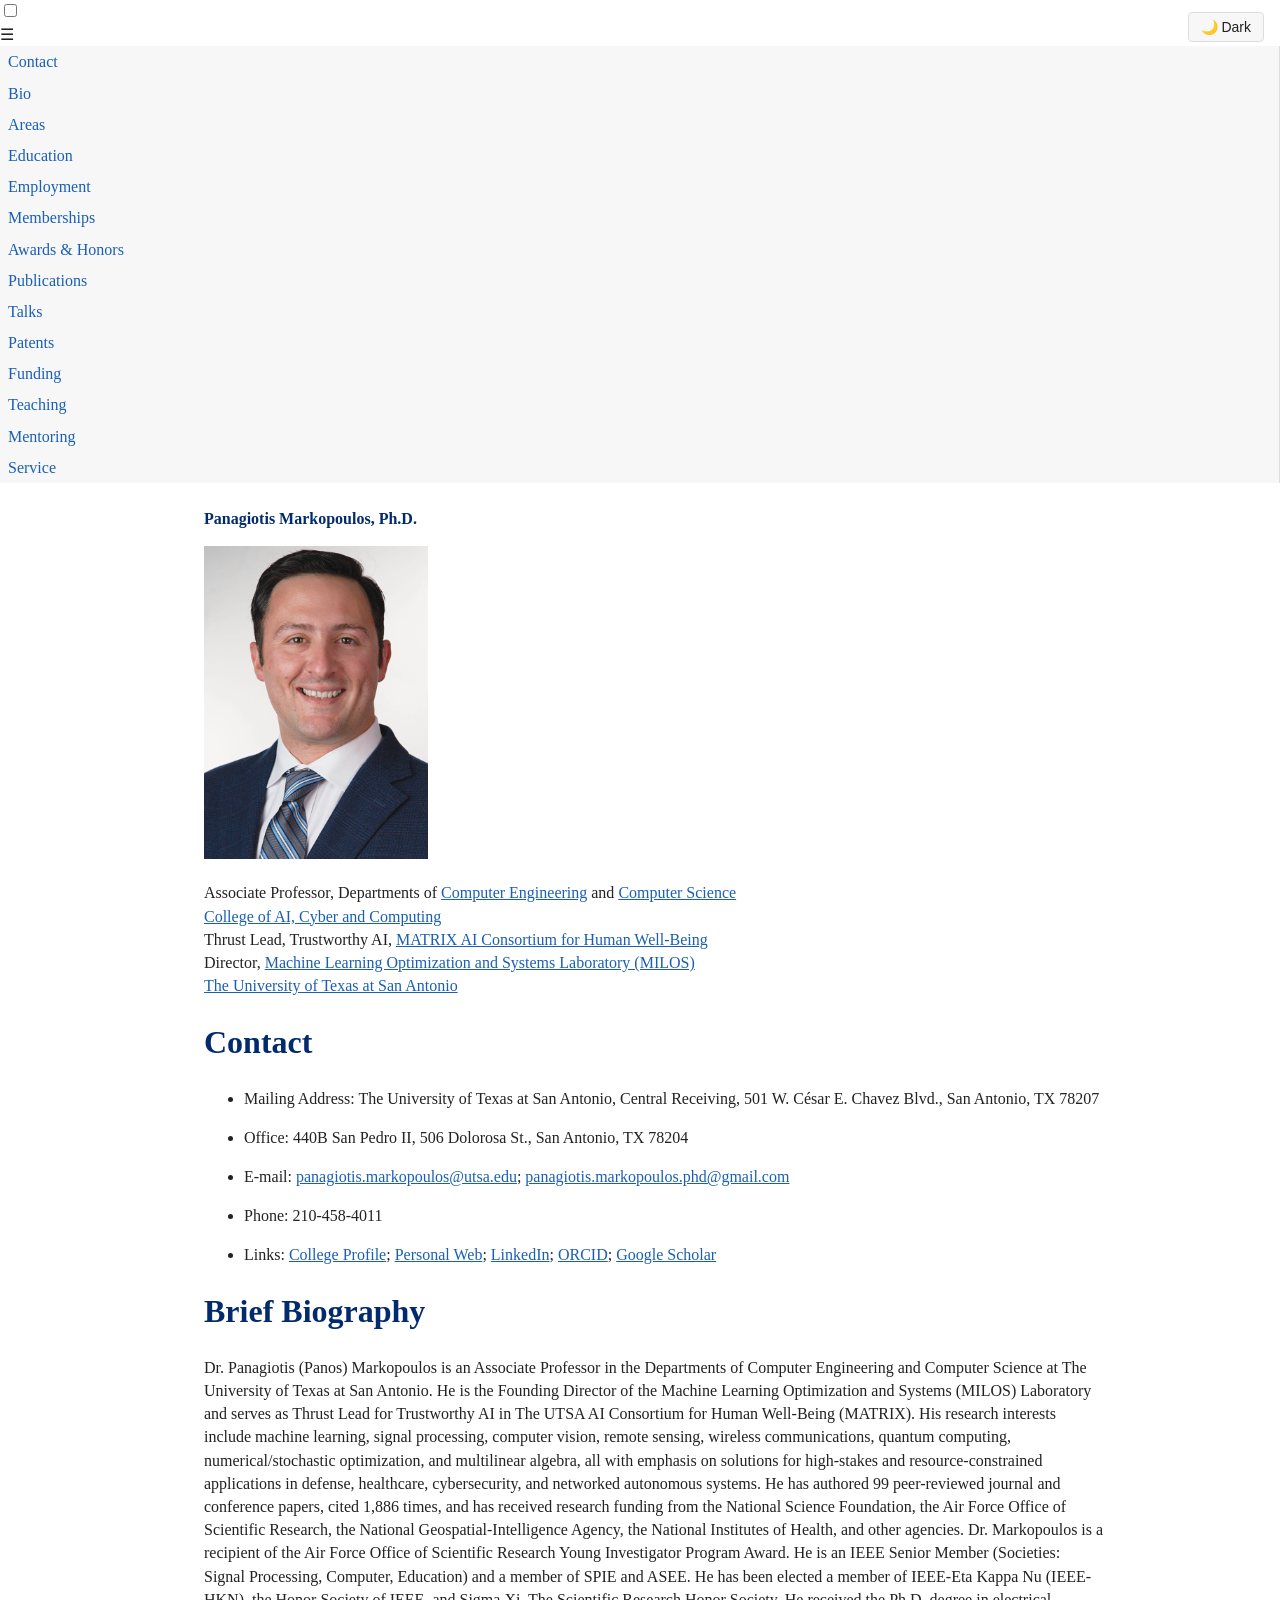
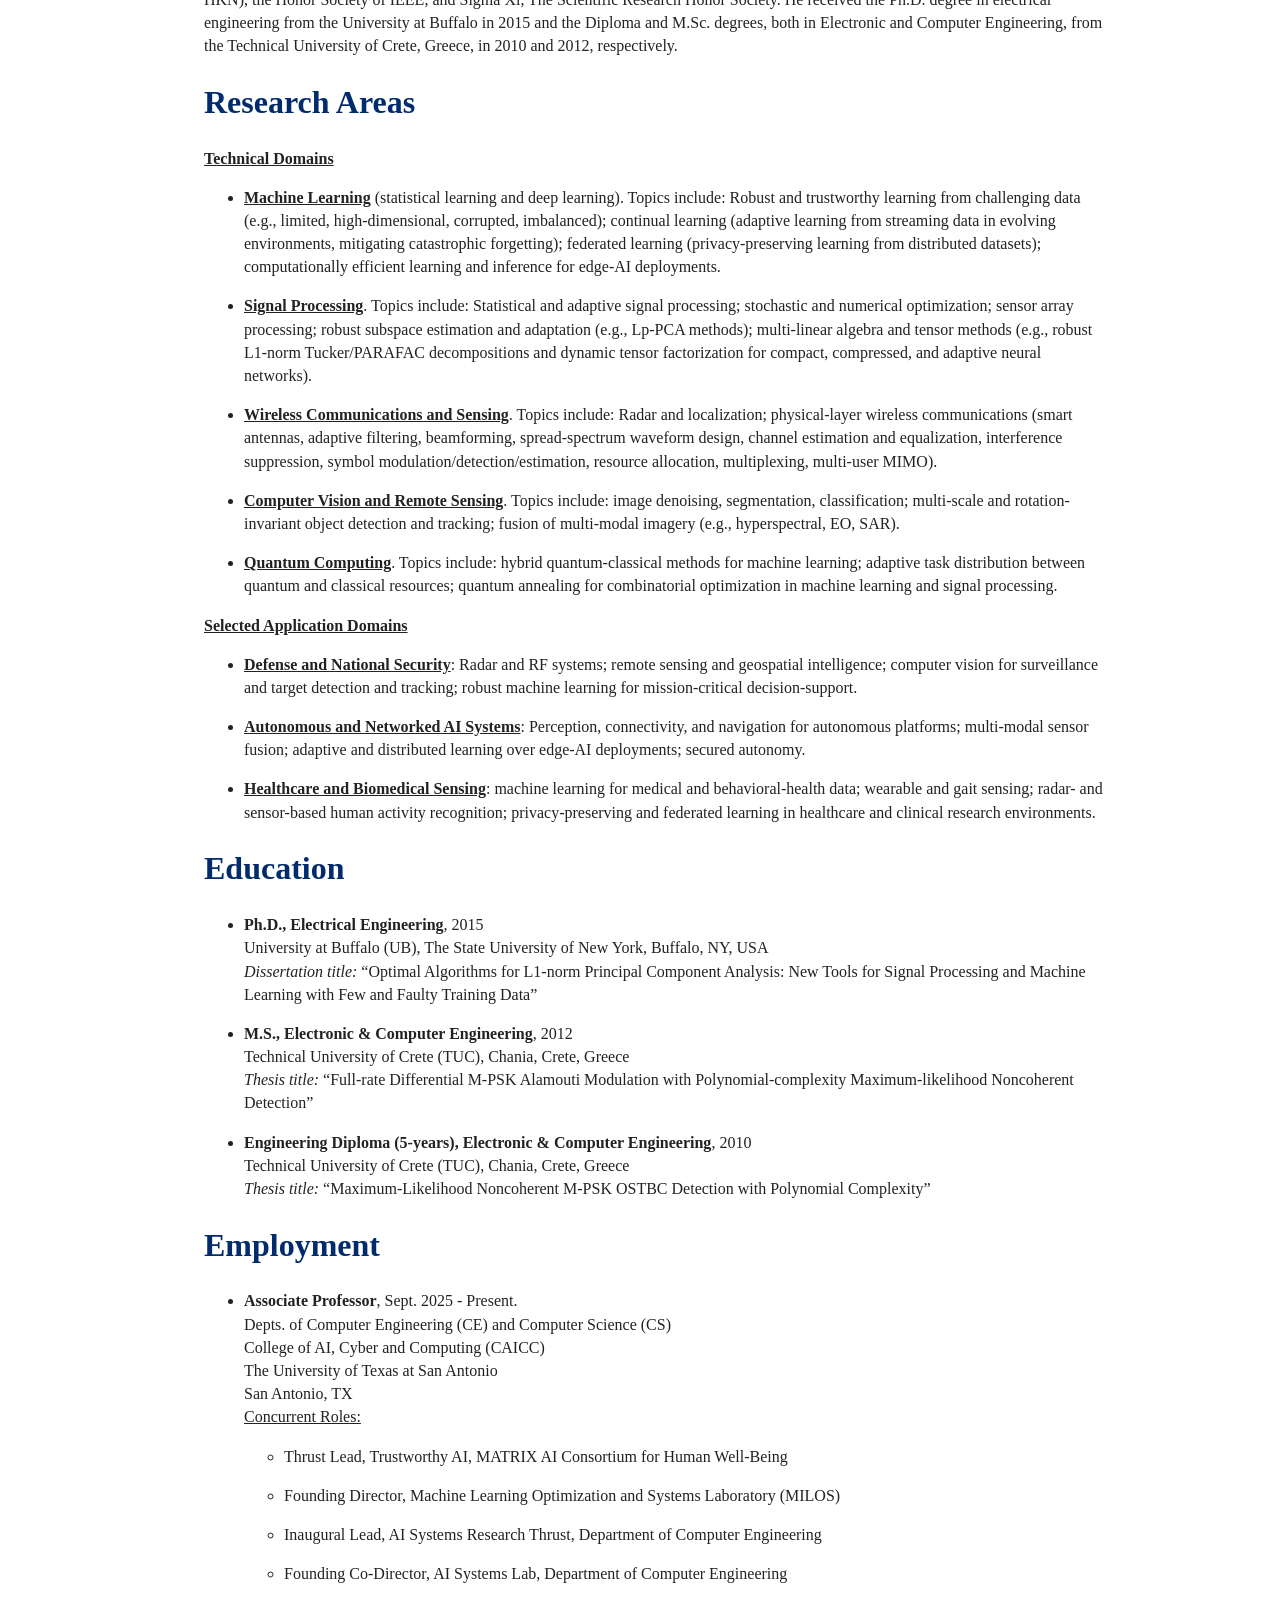
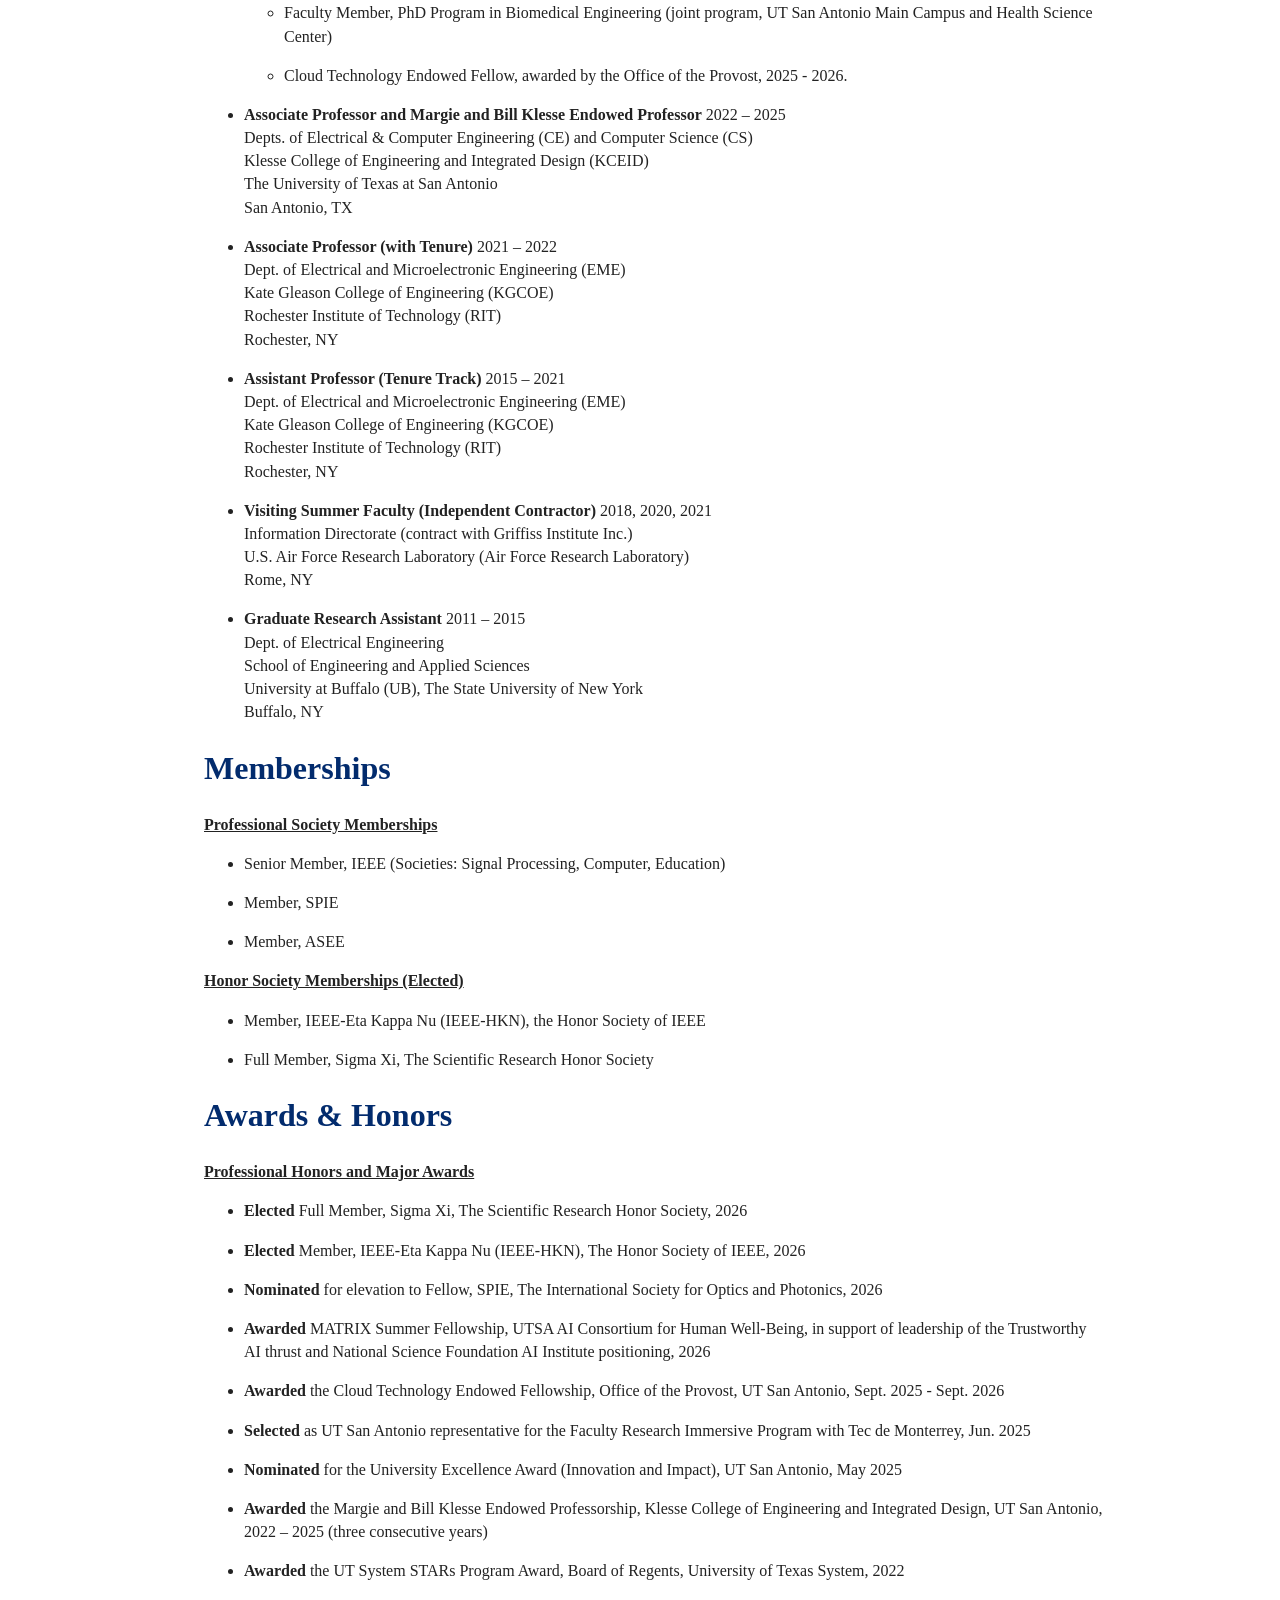
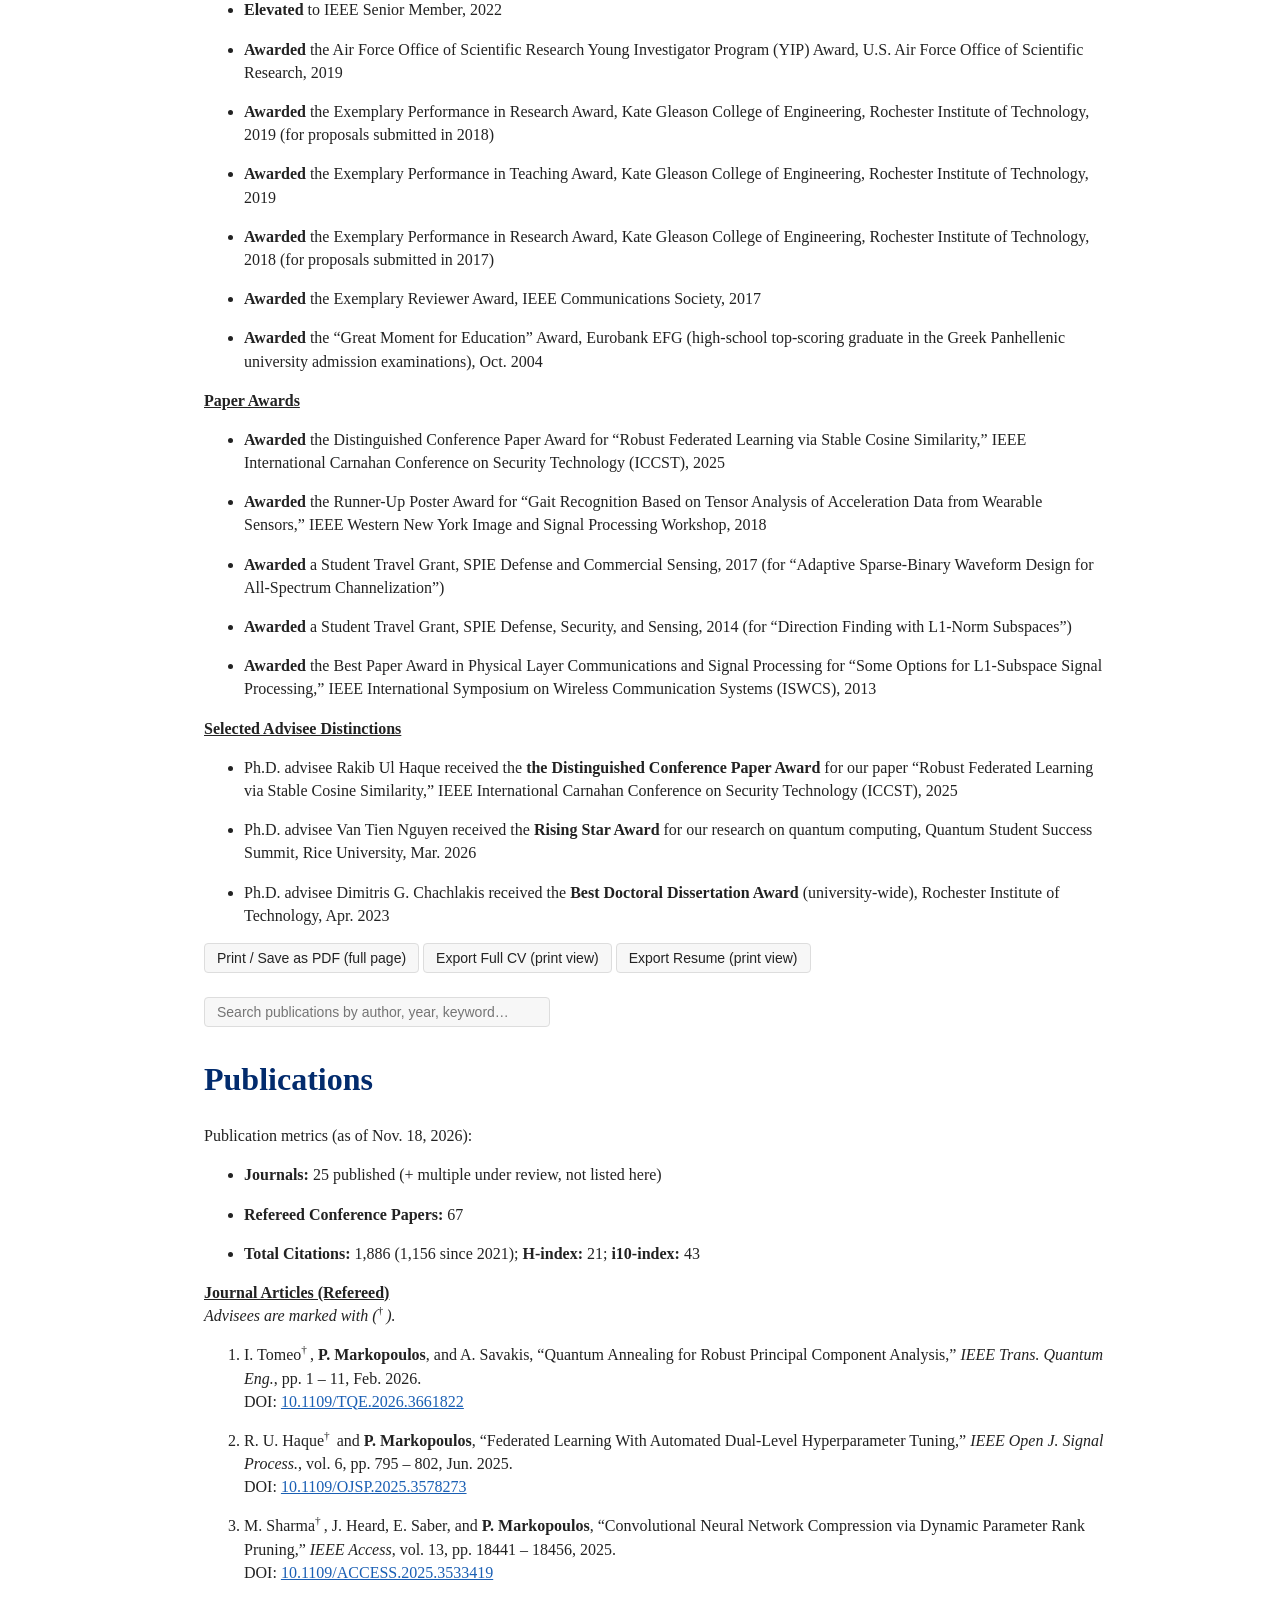
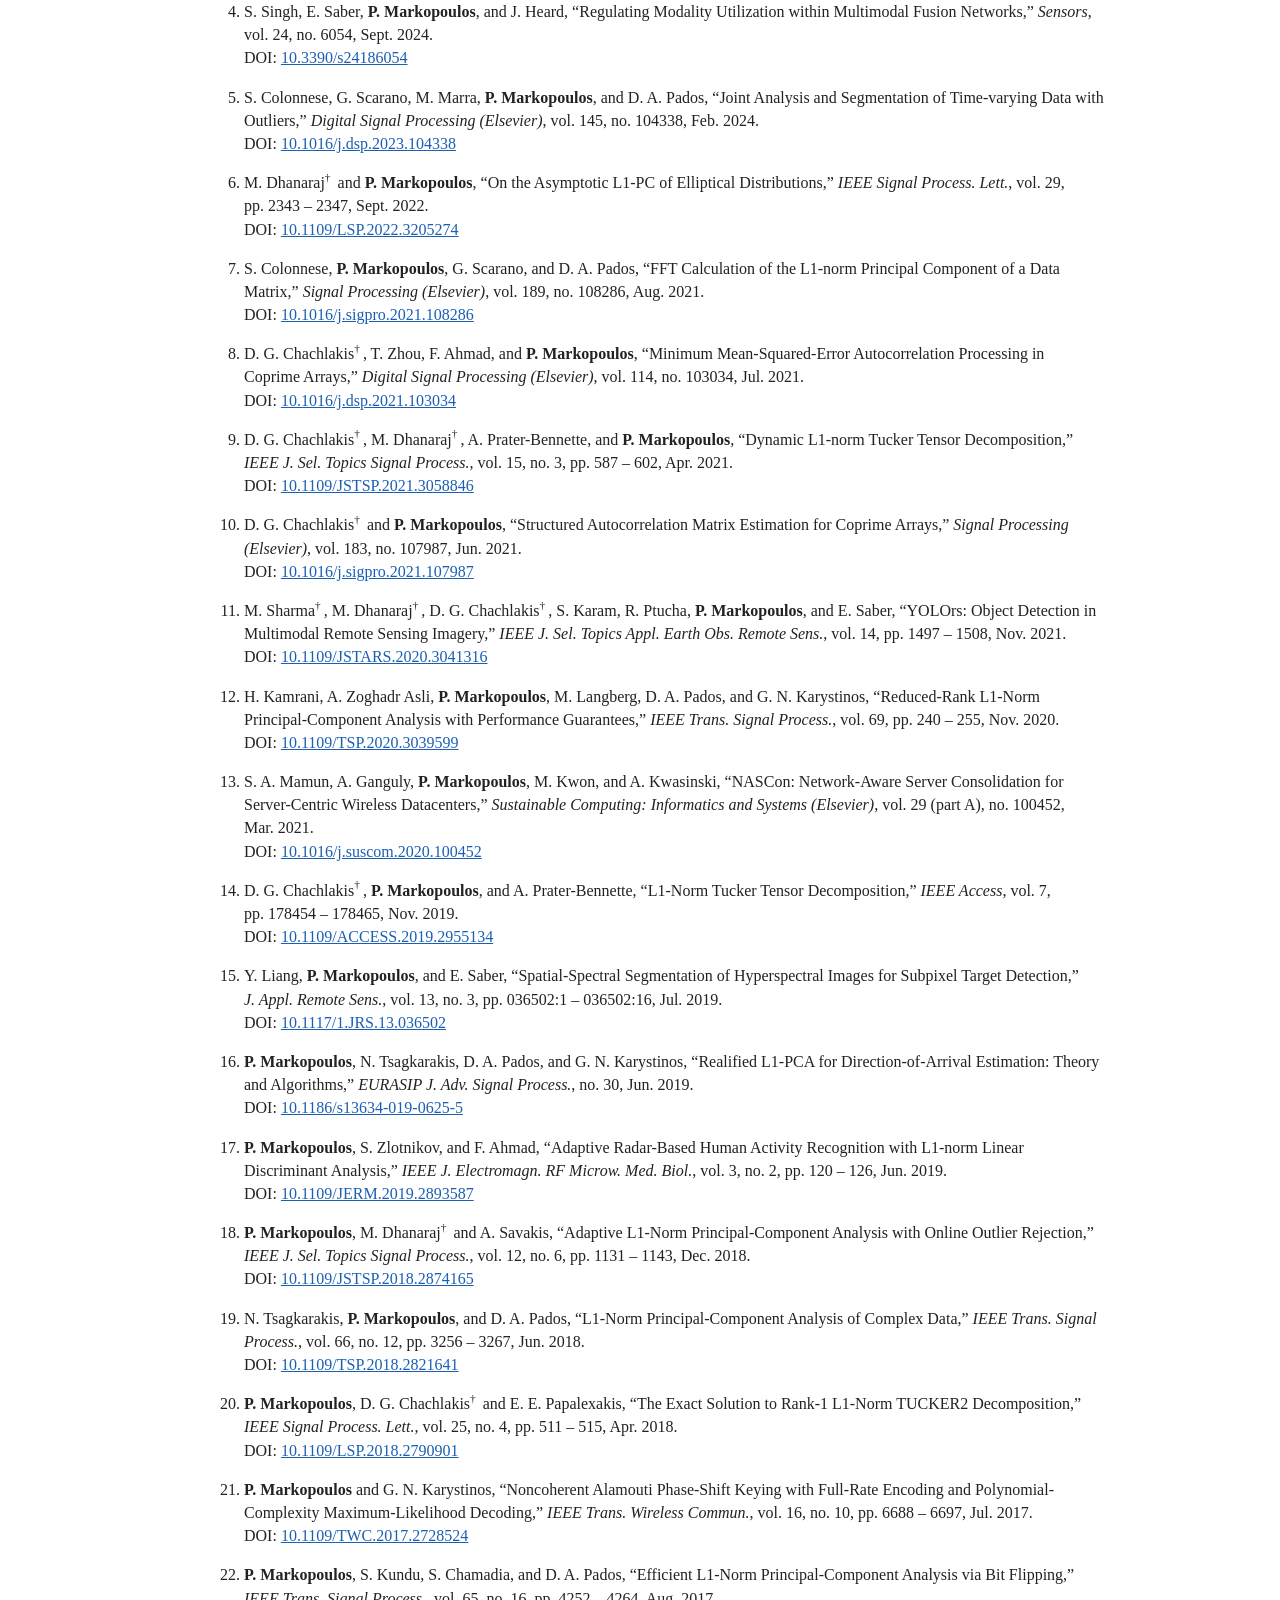
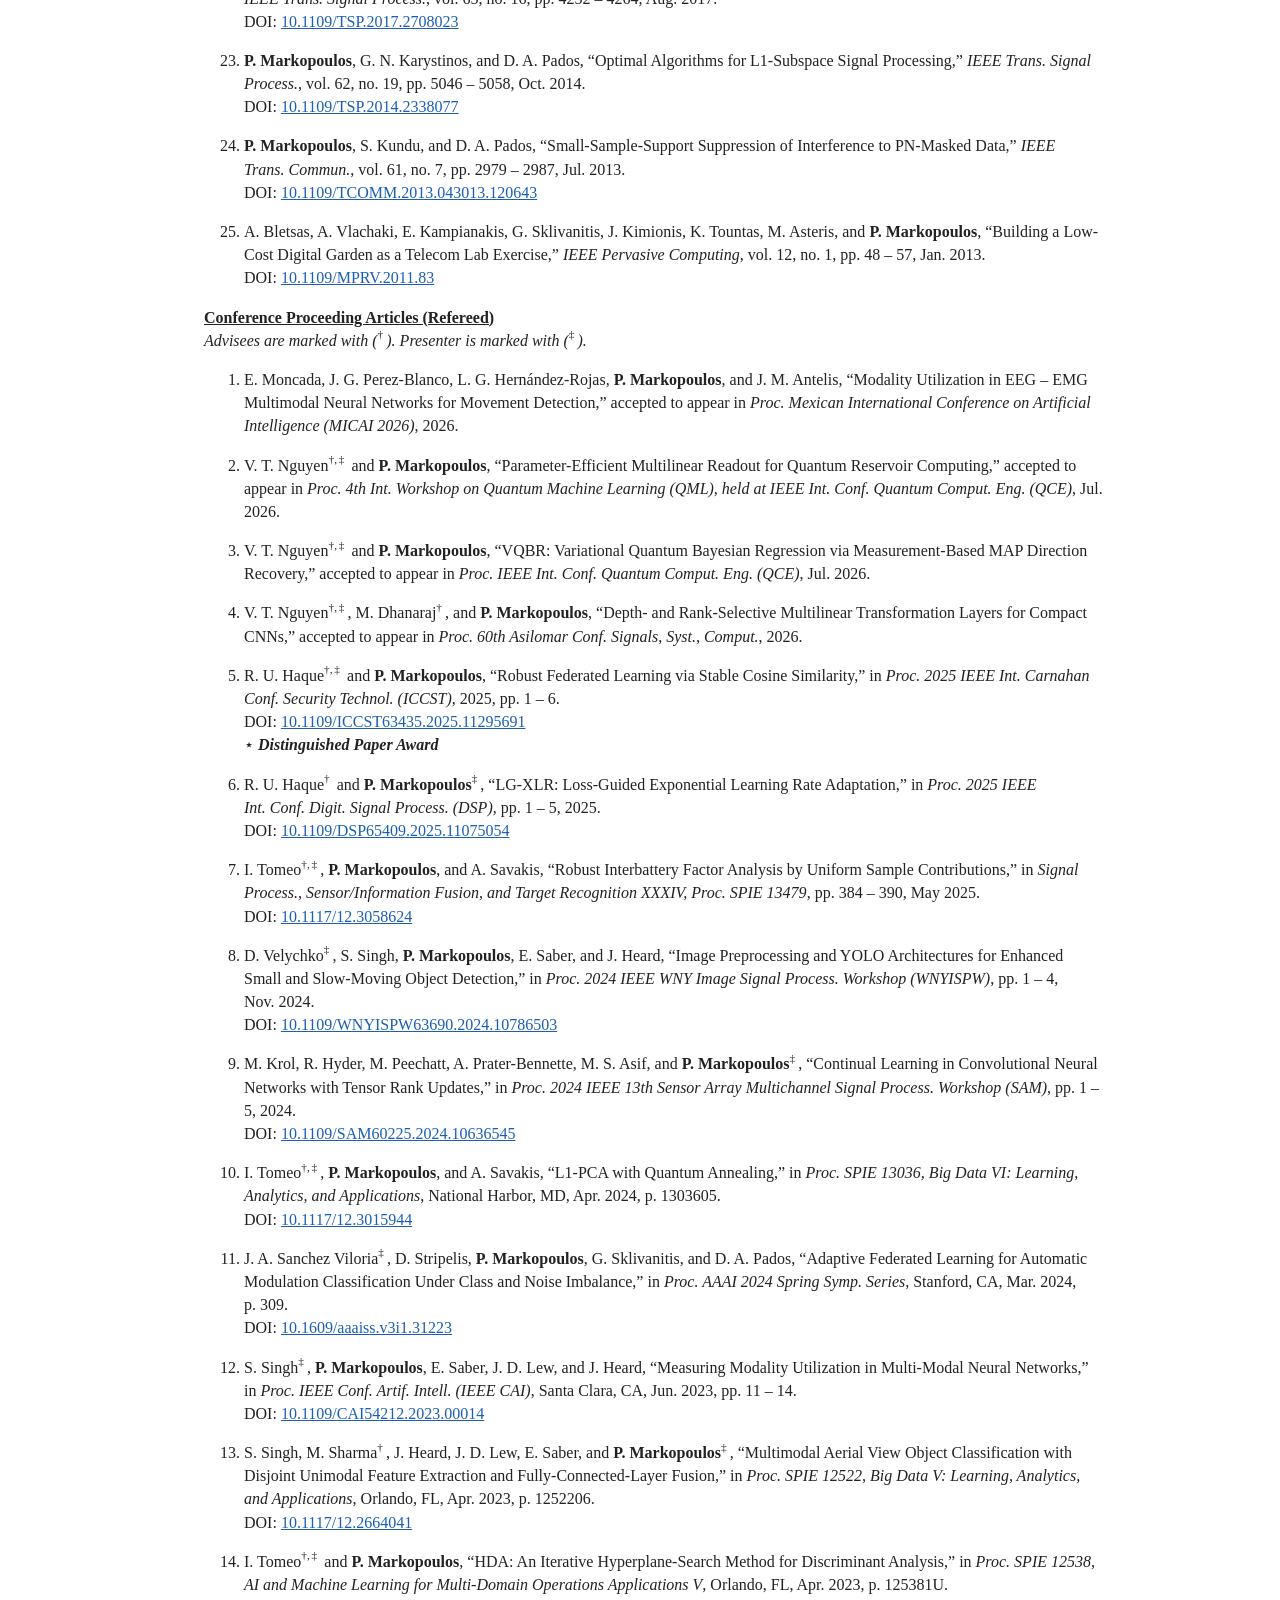
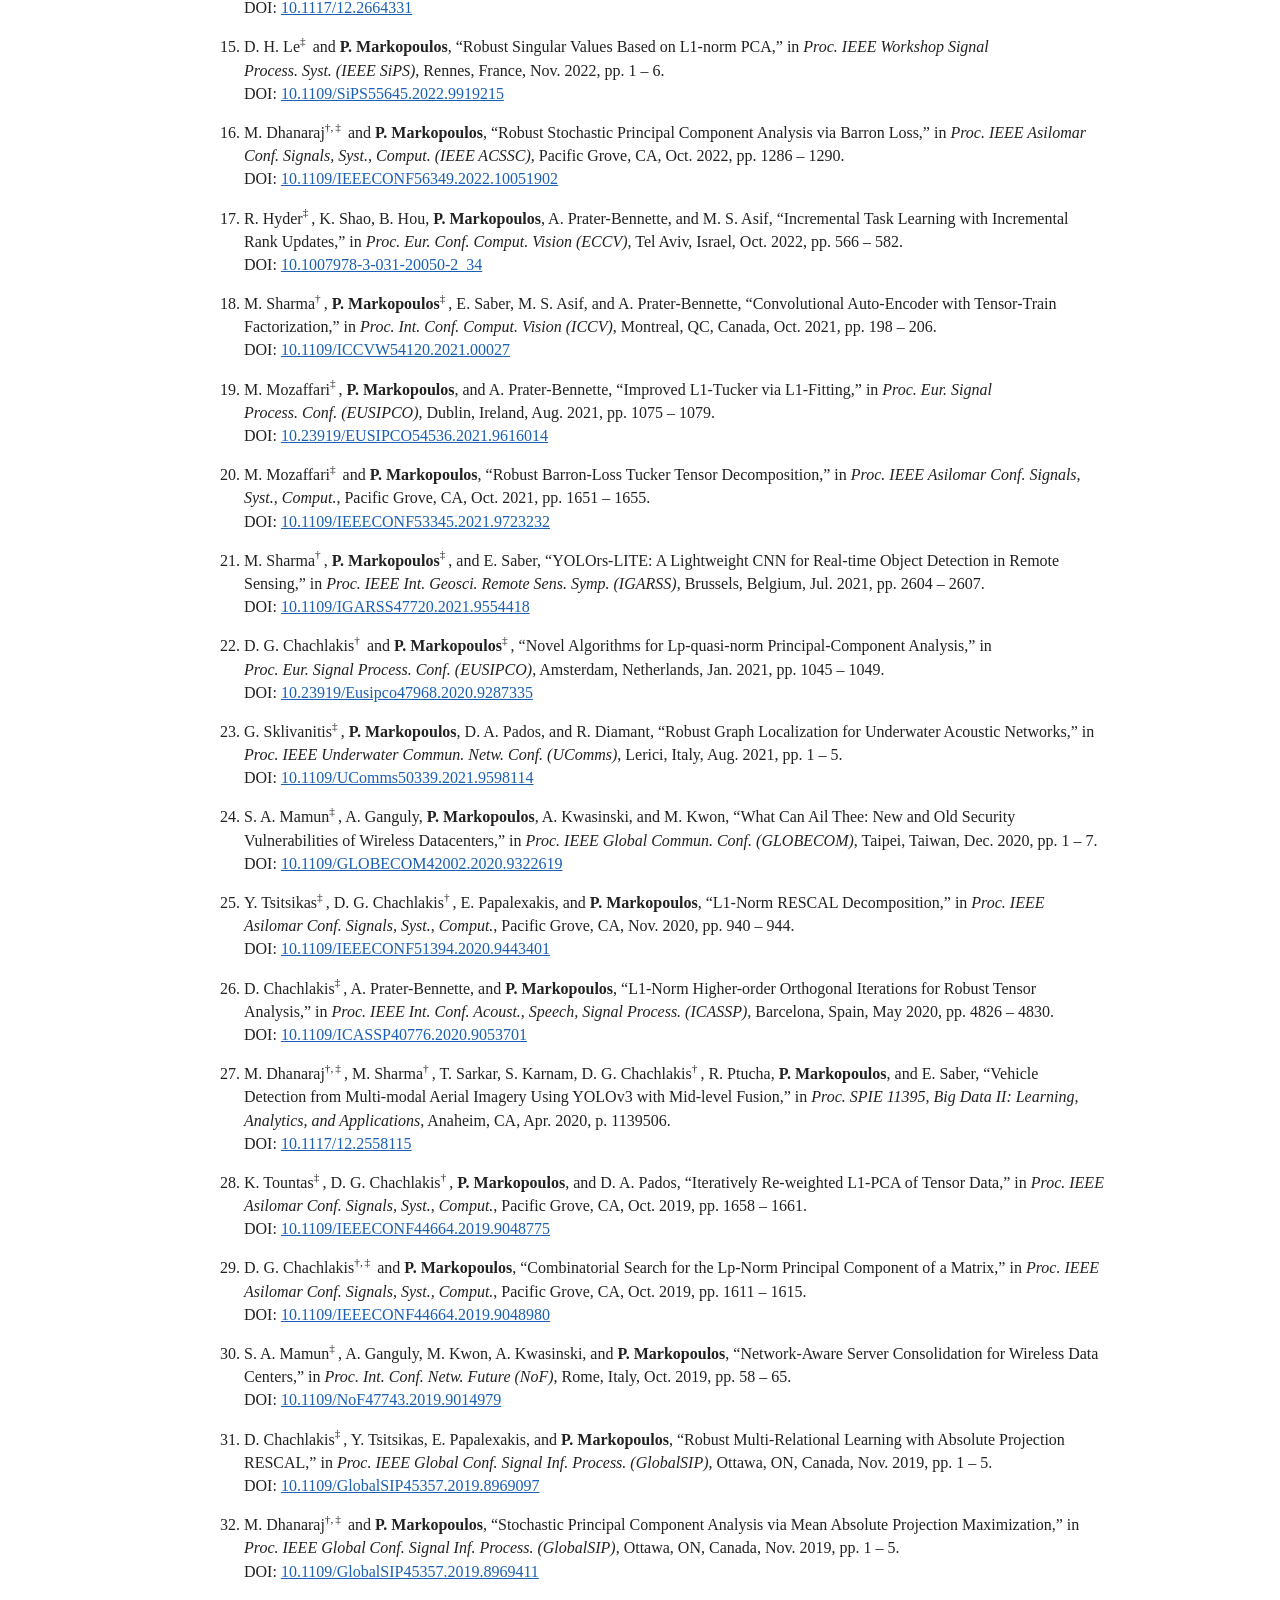
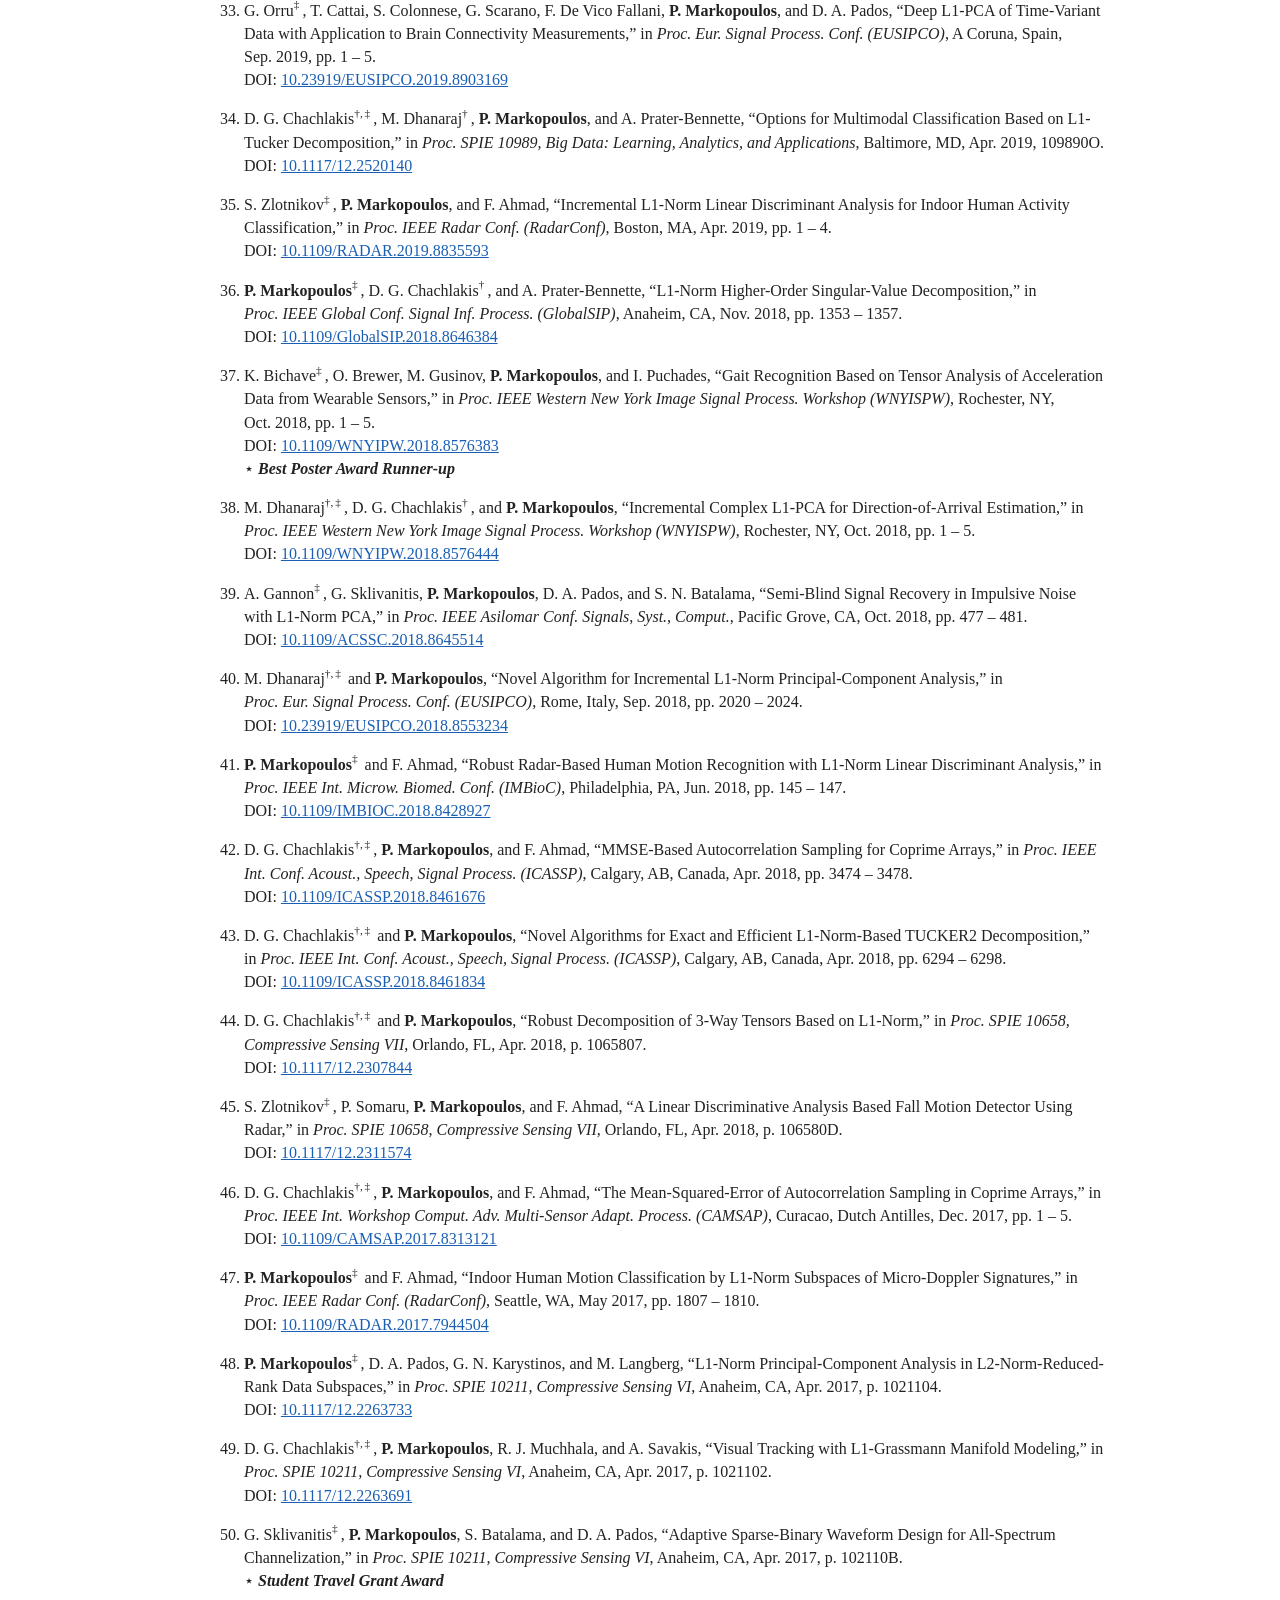
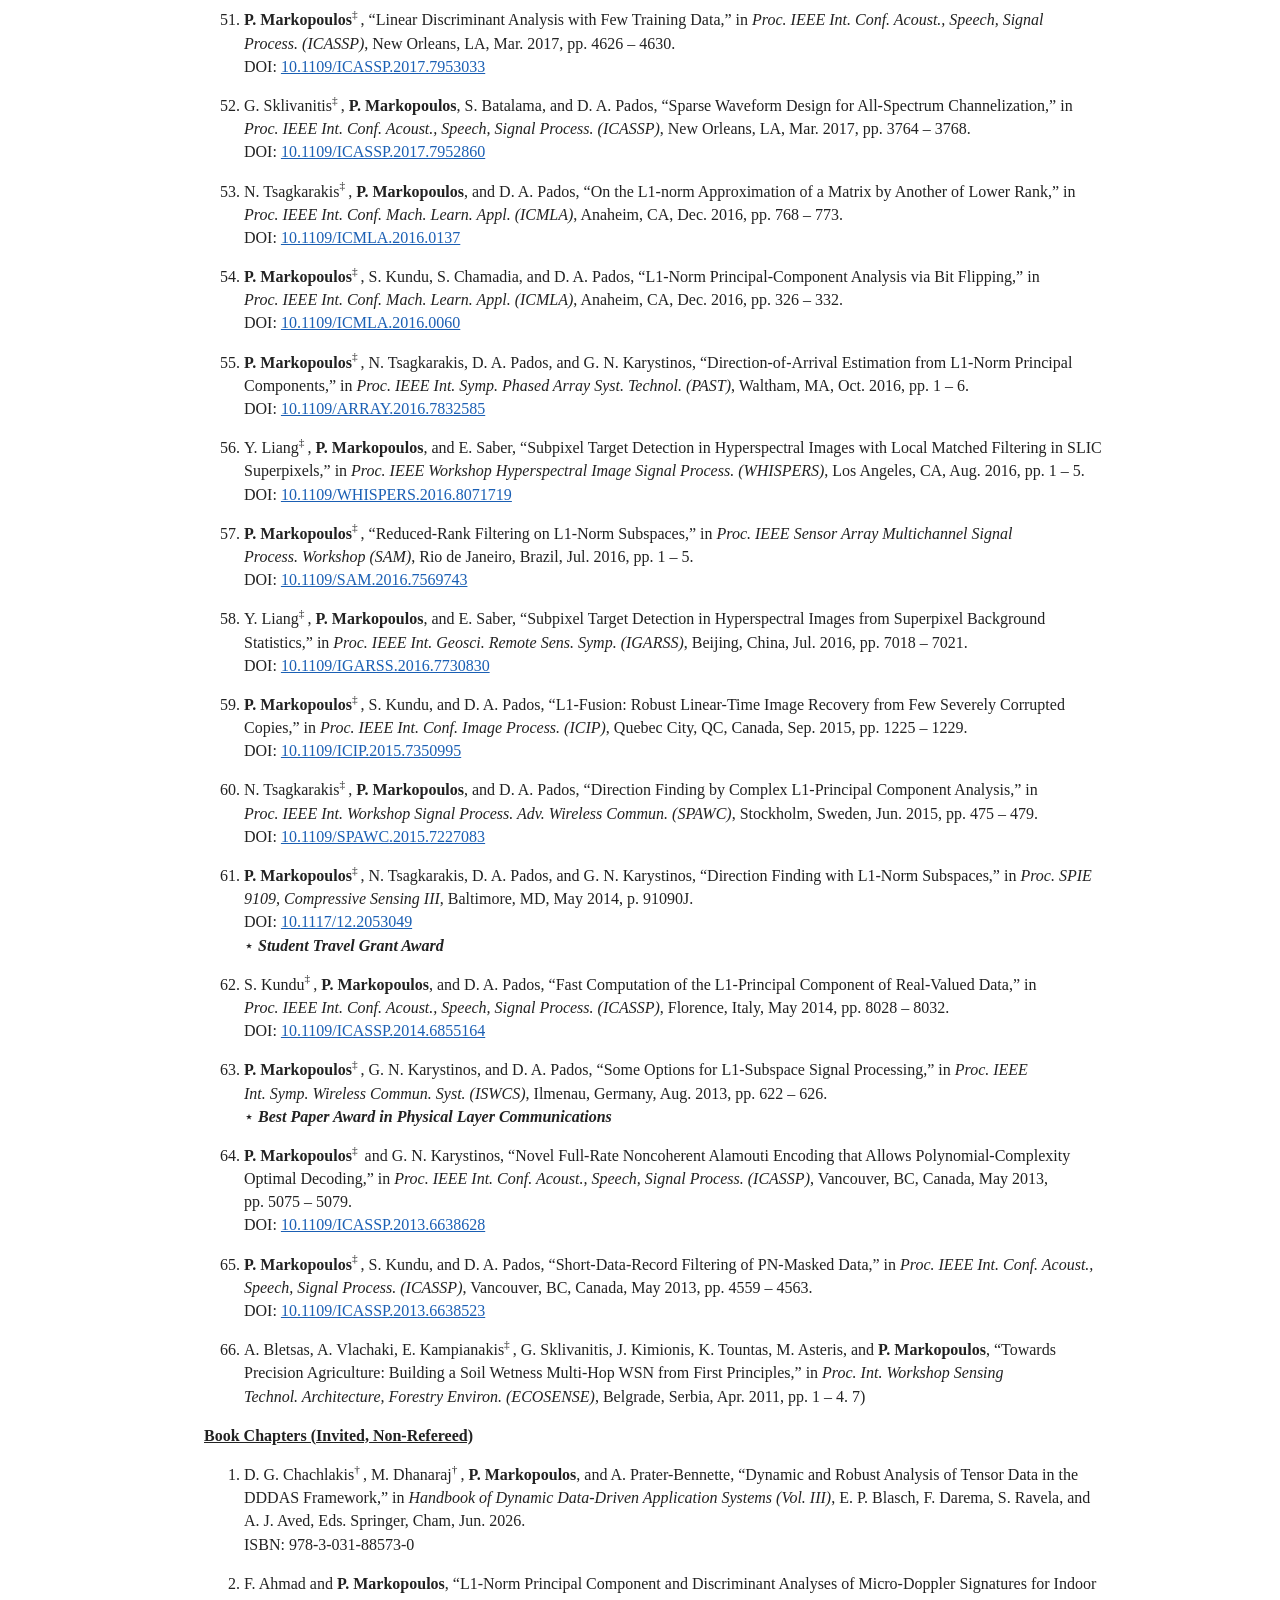
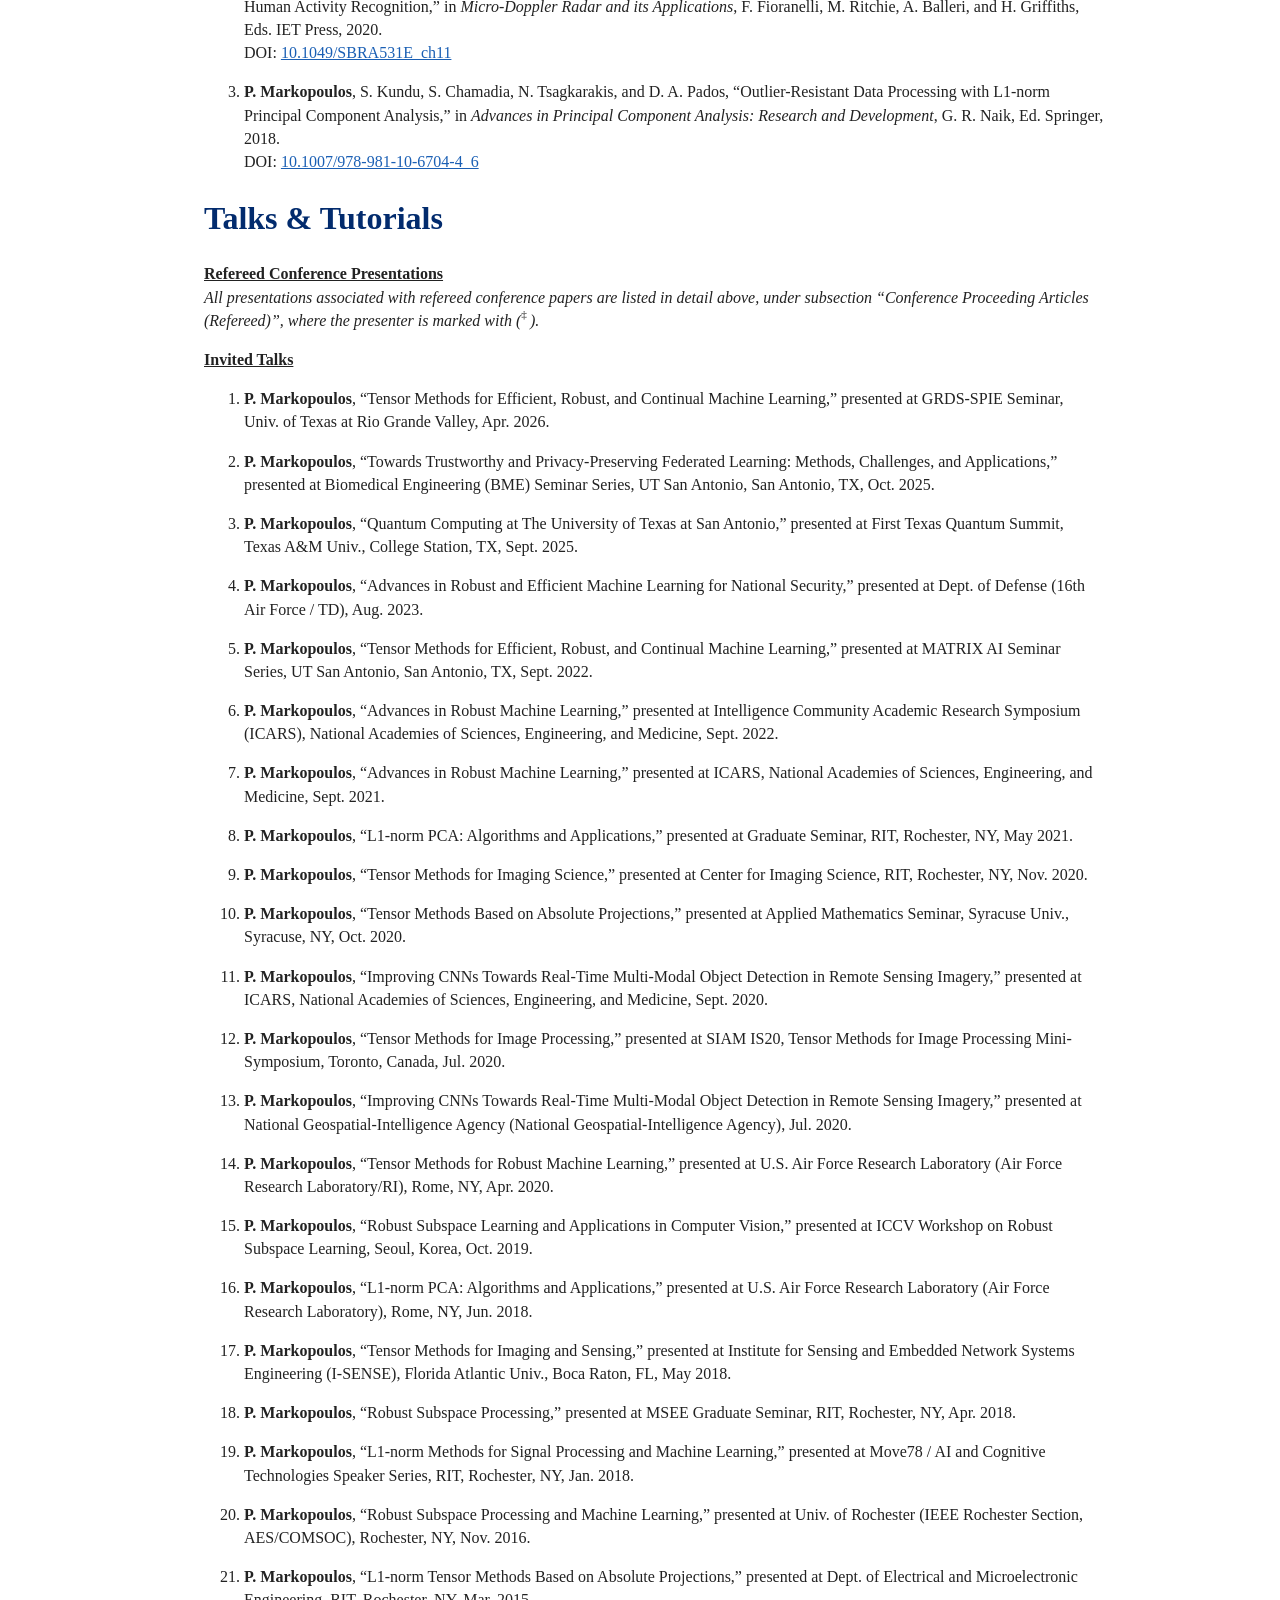
==== commit bdefaba9: "Implement theme toggle and export functionality Added CSS styles for light and dark themes, along wi" ====
--- a/index.html
+++ b/index.html
@@ -5,9 +5,93 @@
   <meta name="generator" content="pandoc" />
   <meta name="viewport" content="width=device-width, initial-scale=1.0, user-scalable=yes" />
   <title>P. Markopoulos, PhD</title>
-  <link rel="stylesheet" href="cvweb.css">
+  <style>
+:root {
+  --bg: #ffffff;
+  --text: #222;
+  --link: #1a5fb4;
+  --heading: #022b6d;
+  --border: #ddd;
+  --nav-bg: #f7f7f7;
+  --accent: #022b6d;
+}
+body.dark {
+  --bg: #121212;
+  --text: #e0e0e0;
+  --link: #8ab4f8;
+  --heading: #a8c7fa;
+  --border: #333;
+  --nav-bg: #1e1e1e;
+  --accent: #a8c7fa;
+}
+body {
+  background: var(--bg);
+  color: var(--text);
+  font-family: "Linux Libertine", "Liberation Serif", "Times New Roman", serif;
+  line-height: 1.45;
+  margin: 0;
+  padding: 0;
+  transition: background 0.2s, color 0.2s;
+}
+a { color: var(--link); }
+h1, h2, h3 { color: var(--heading); }
+#layout-menu {
+  background: var(--nav-bg);
+  border-right: 1px solid var(--border);
+}
+.theme-controls {
+  position: fixed;
+  top: 12px;
+  right: 16px;
+  z-index: 1000;
+  display: flex;
+  gap: 8px;
+  align-items: center;
+}
+.theme-controls button, .export-btn, #pub-search {
+  padding: 6px 12px;
+  border: 1px solid var(--border);
+  background: var(--nav-bg);
+  color: var(--text);
+  border-radius: 4px;
+  cursor: pointer;
+  font-size: 14px;
+}
+.theme-controls button:hover, .export-btn:hover { opacity: 0.85; }
+#pub-search-container {
+  margin: 1em 0;
+  padding: 8px 0;
+}
+#pub-search { width: 320px; max-width: 100%; }
+.pub-item.hidden { display: none; }
+@media print {
+  .theme-controls, #layout-menu, .mobile-nav, #pub-search-container, .export-controls { display: none !important; }
+  body { background: white; color: black; }
+  a { color: black; text-decoration: none; }
+  #layout-content { margin: 0; }
+}
+
+#layout-menu a { display: block; padding: 4px 8px; text-decoration: none; }
+#layout-content { margin-left: 180px; padding: 1.5em; max-width: 900px; }
+@media (max-width: 800px) {
+  #layout-menu { display: none; }
+  #layout-content { margin-left: 0; }
+}
+@media print {
+  #layout-content { margin: 0; padding: 0; }
+  body.print-resume #sec\:research,
+  body.print-resume #sec\:presentations,
+  body.print-resume #sec\:service,
+  body.print-resume #sec\:grants { display: none; }
+}
+</style>
 </head>
 <body>
+
+<div class="theme-controls">
+  <button id="theme-toggle" title="Toggle bright/dark mode">🌙 Dark</button>
+</div>
+
 
 
 <input type="checkbox" id="menu-toggle" class="menu-toggle">
@@ -336,6 +420,15 @@
 Doctoral Dissertation Award</strong> (university-wide), Rochester
 Institute of Technology, Apr. 2023</p></li>
 </ul>
+
+<div class="export-controls" style="margin: 1em 0;">
+  <button class="export-btn" onclick="window.print()">Print / Save as PDF (full page)</button>
+  <button class="export-btn" onclick="exportCV()">Export Full CV (print view)</button>
+  <button class="export-btn" onclick="exportResume()">Export Resume (print view)</button>
+</div>
+<div id="pub-search-container">
+  <input type="text" id="pub-search" placeholder="Search publications by author, year, keyword…">
+</div>
 <h1 id="sec:research">Publications</h1>
 <p>Publication metrics (as of Nov. 18, 2026):</p>
 <ul>
@@ -1540,5 +1633,51 @@
     });
   });
 </script>
+
+<script>
+const themeBtn = document.getElementById('theme-toggle');
+const saved = localStorage.getItem('theme') || 'light';
+if (saved === 'dark') {
+  document.body.classList.add('dark');
+  themeBtn.textContent = '☀️ Bright';
+}
+themeBtn.addEventListener('click', () => {
+  document.body.classList.toggle('dark');
+  const isDark = document.body.classList.contains('dark');
+  themeBtn.textContent = isDark ? '☀️ Bright' : '🌙 Dark';
+  localStorage.setItem('theme', isDark ? 'dark' : 'light');
+});
+
+const searchInput = document.getElementById('pub-search');
+if (searchInput) {
+  searchInput.addEventListener('input', function() {
+    const q = this.value.toLowerCase().trim();
+    const items = document.querySelectorAll('#sec\:research ~ ol > li, #sec\:research + * ol > li, ol li');
+    // Broader: all ordered list items after the publications heading
+    document.querySelectorAll('ol > li').forEach(li => {
+      const text = li.innerText.toLowerCase();
+      li.classList.toggle('hidden', q && !text.includes(q));
+    });
+  });
+}
+
+function exportCV() {
+  document.body.classList.add('print-cv');
+  window.print();
+  setTimeout(() => document.body.classList.remove('print-cv'), 500);
+}
+function exportResume() {
+  document.body.classList.add('print-resume');
+  // Optionally hide long sections for resume
+  const long = document.querySelectorAll('#sec\:research, #sec\:presentations, #sec\:service');
+  long.forEach(el => el.style.display = 'none');
+  window.print();
+  setTimeout(() => {
+    document.body.classList.remove('print-resume');
+    long.forEach(el => el.style.display = '');
+  }, 500);
+}
+</script>
+
 </body>
 </html>
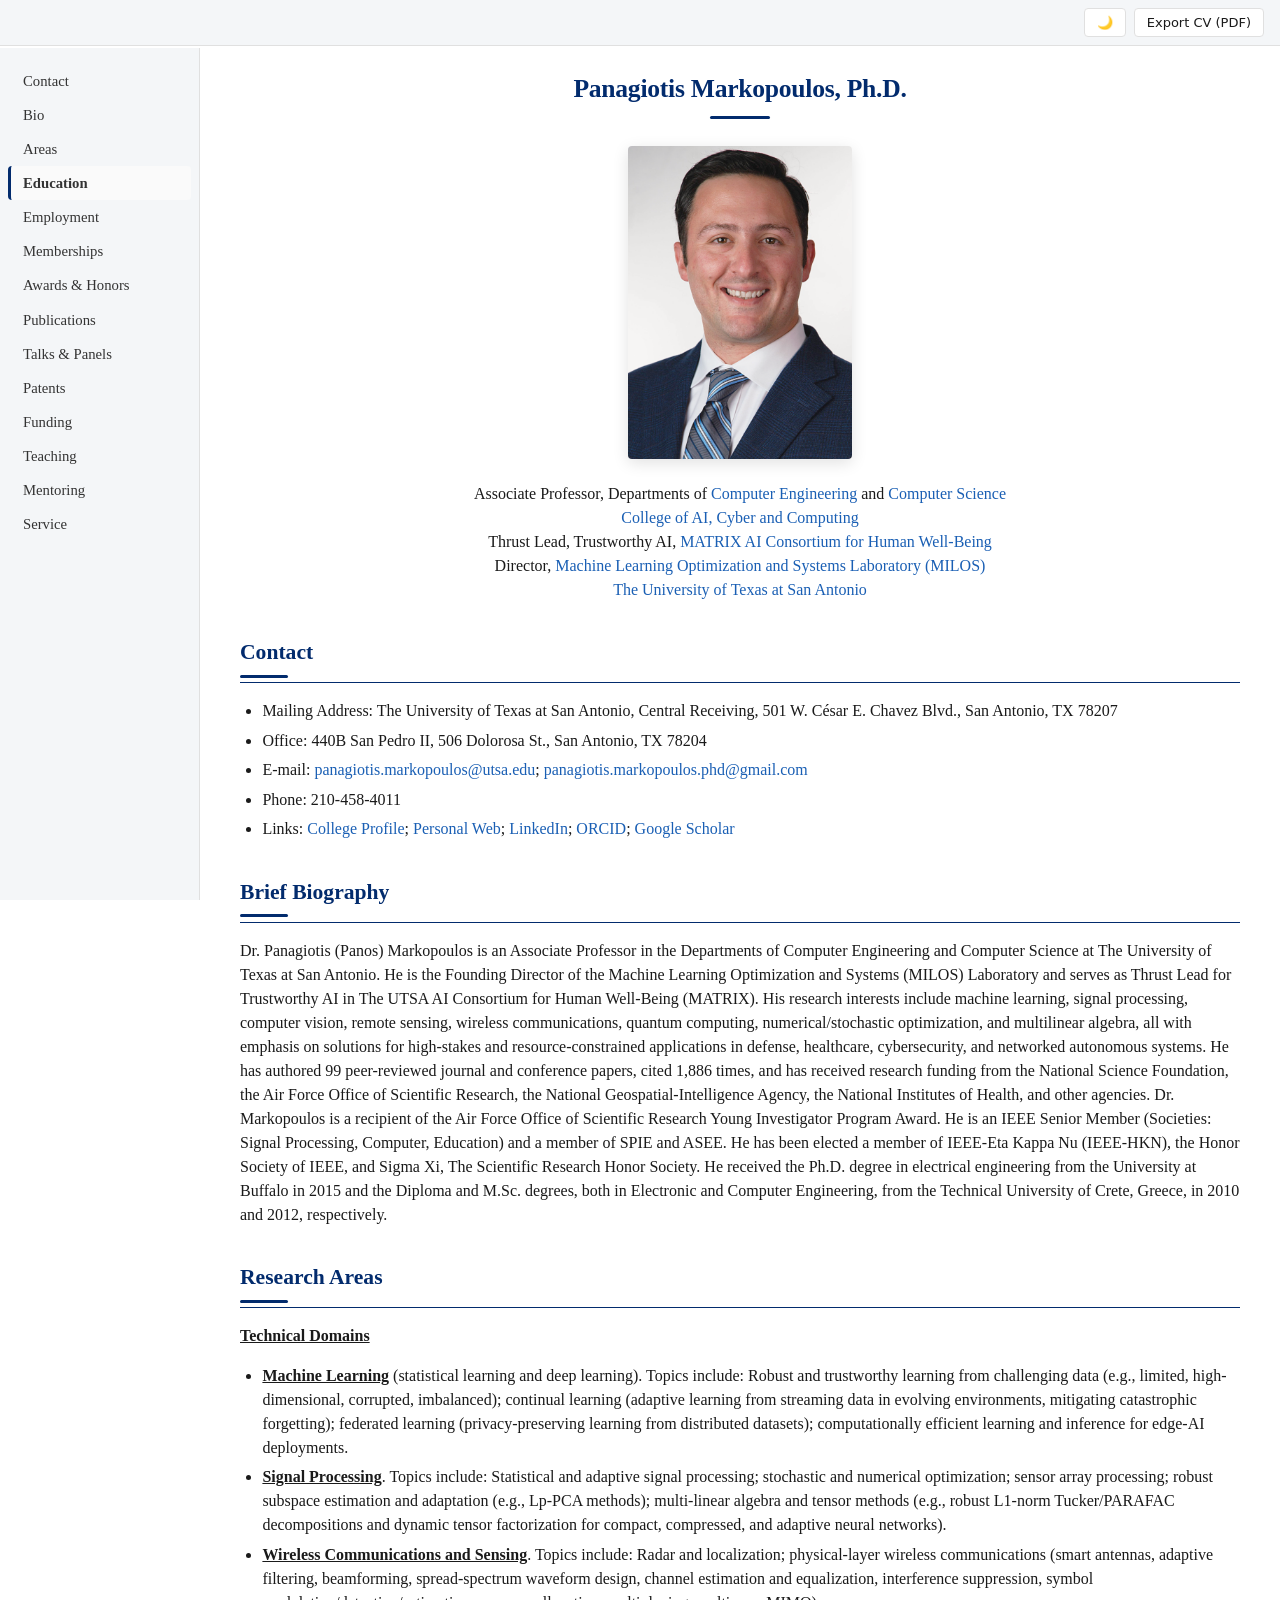
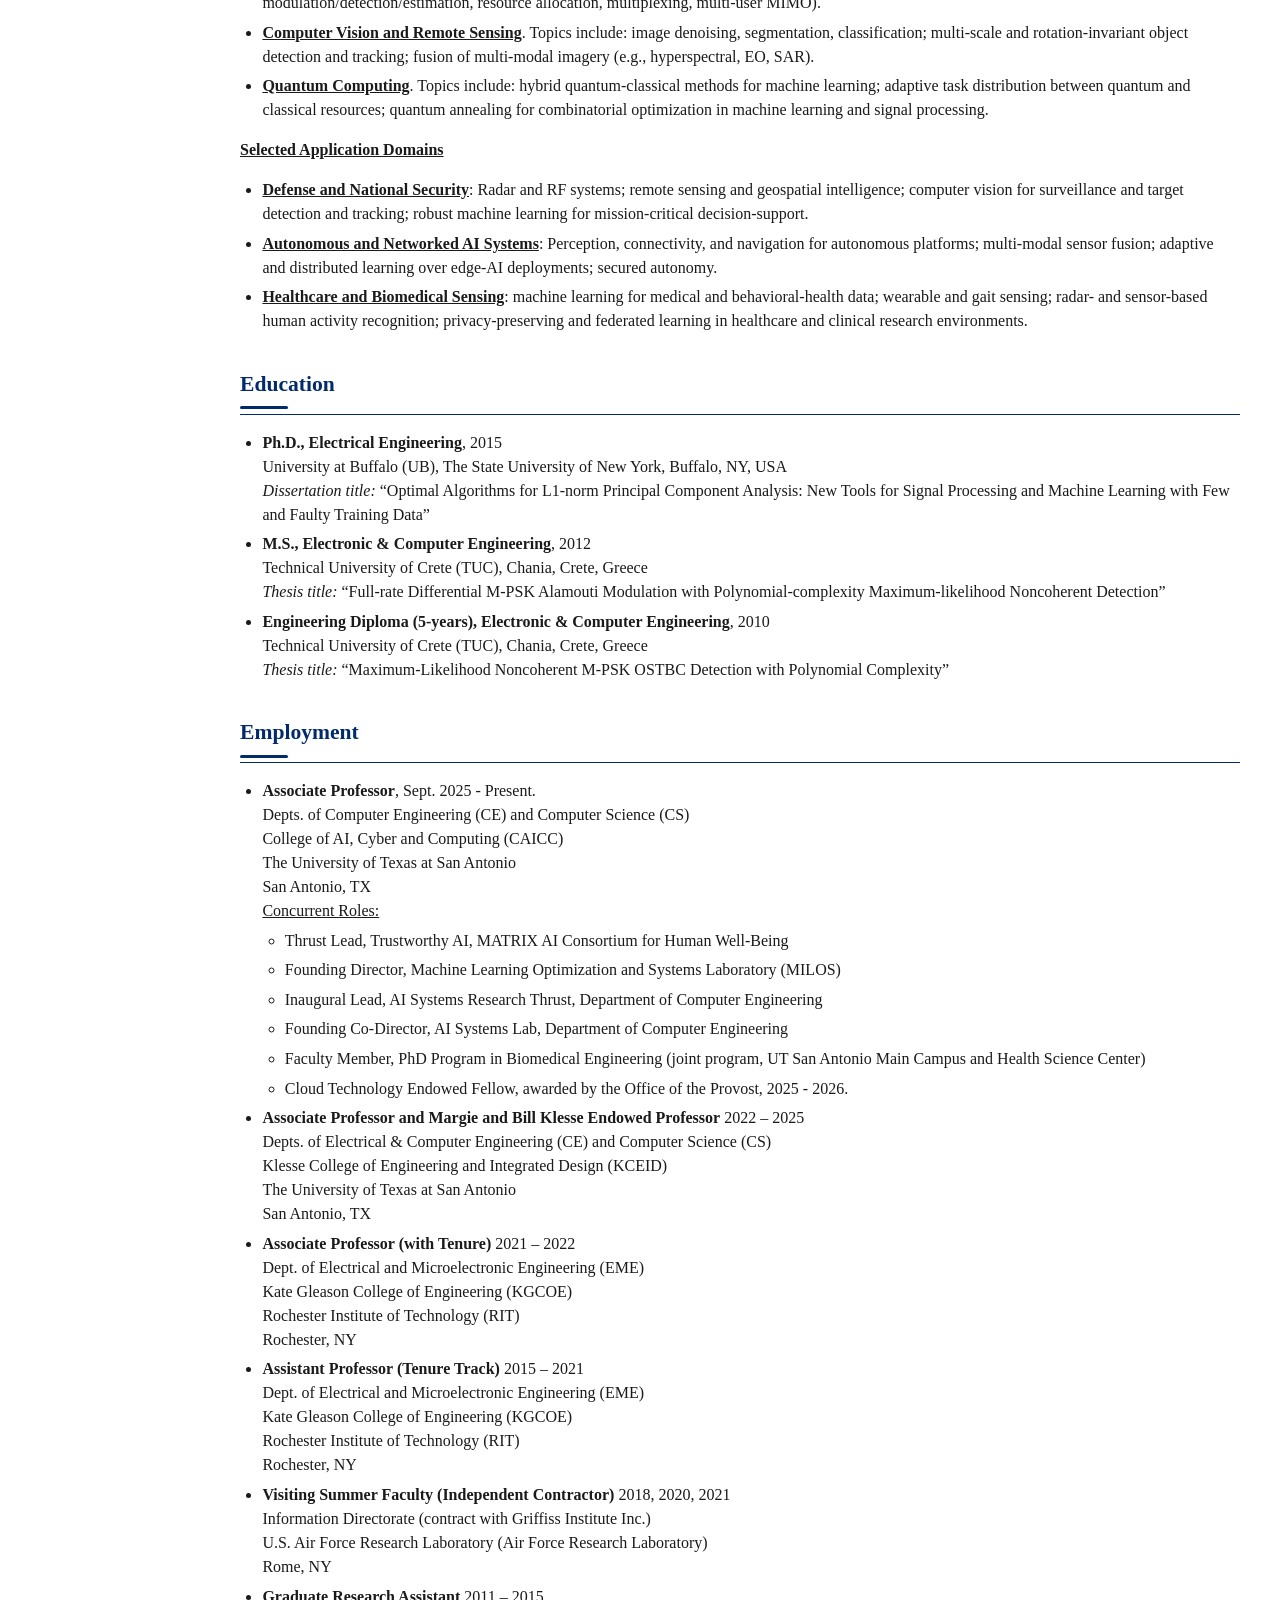
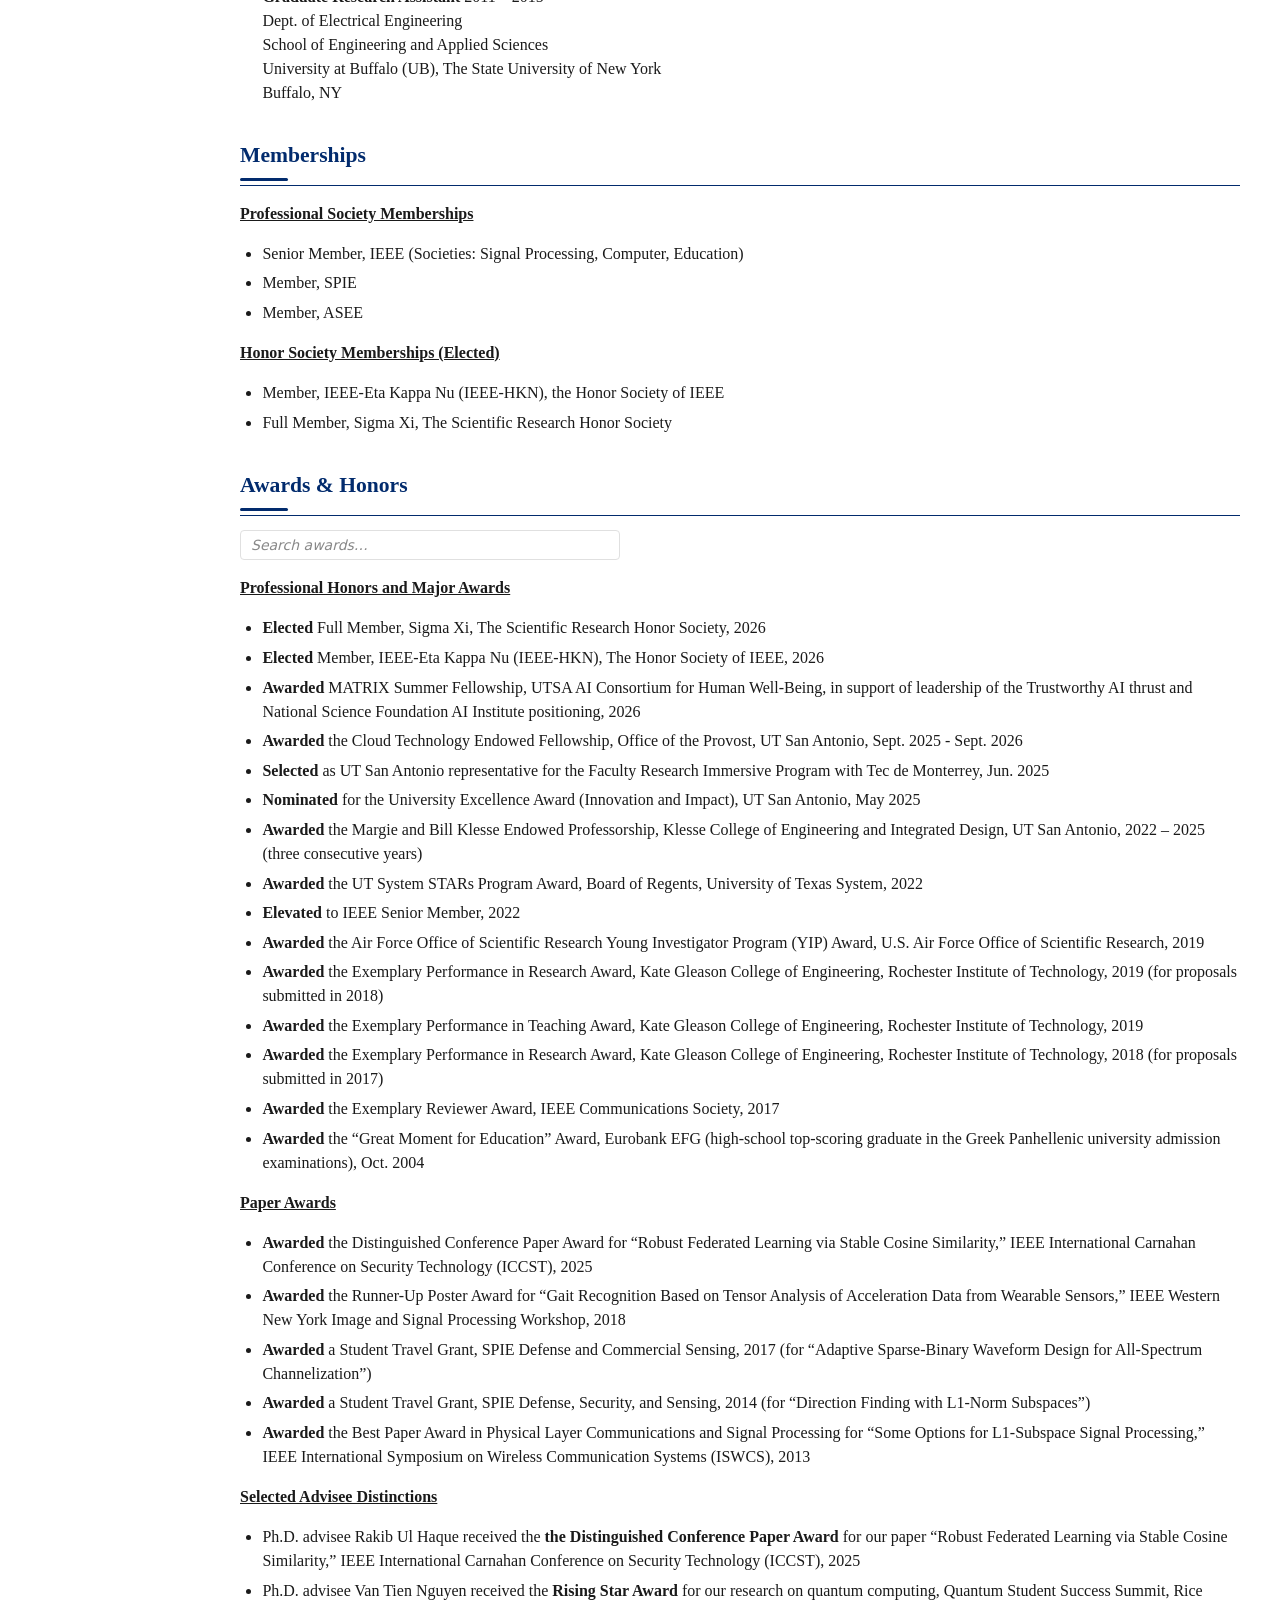
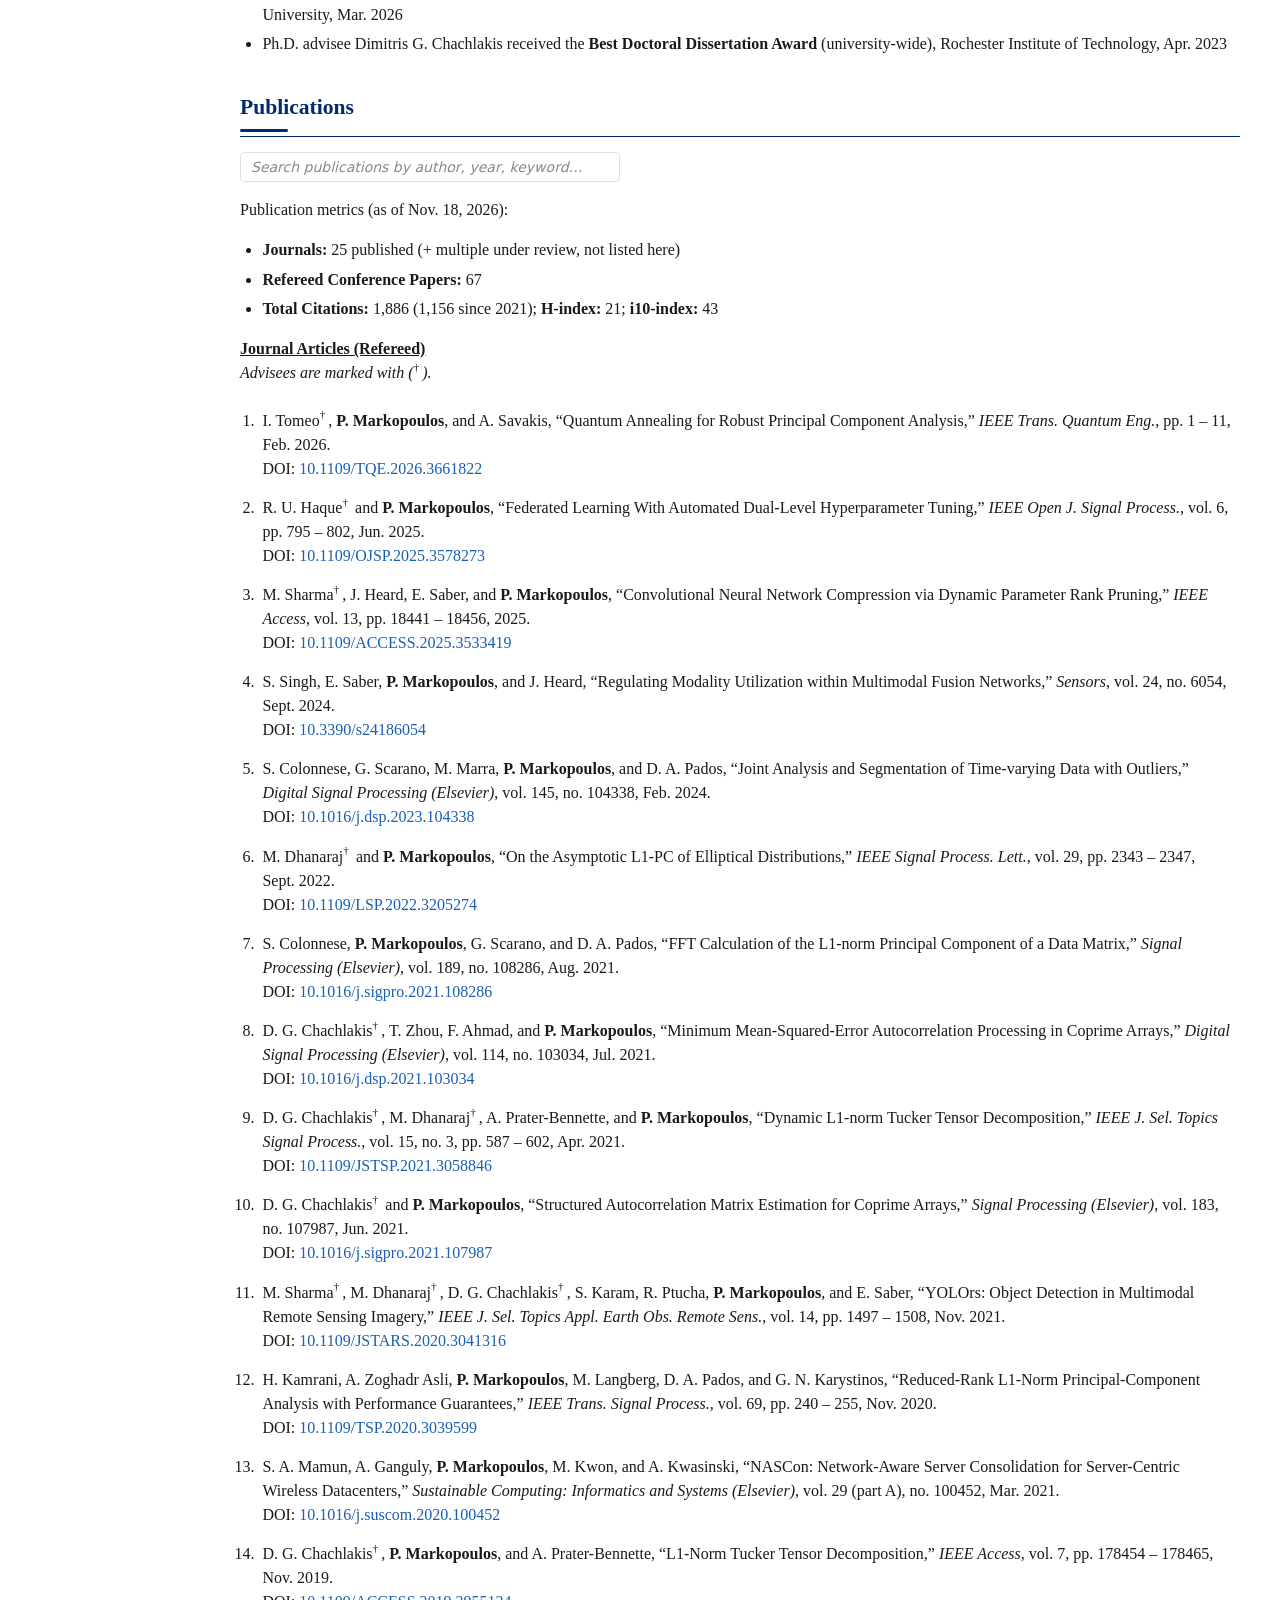
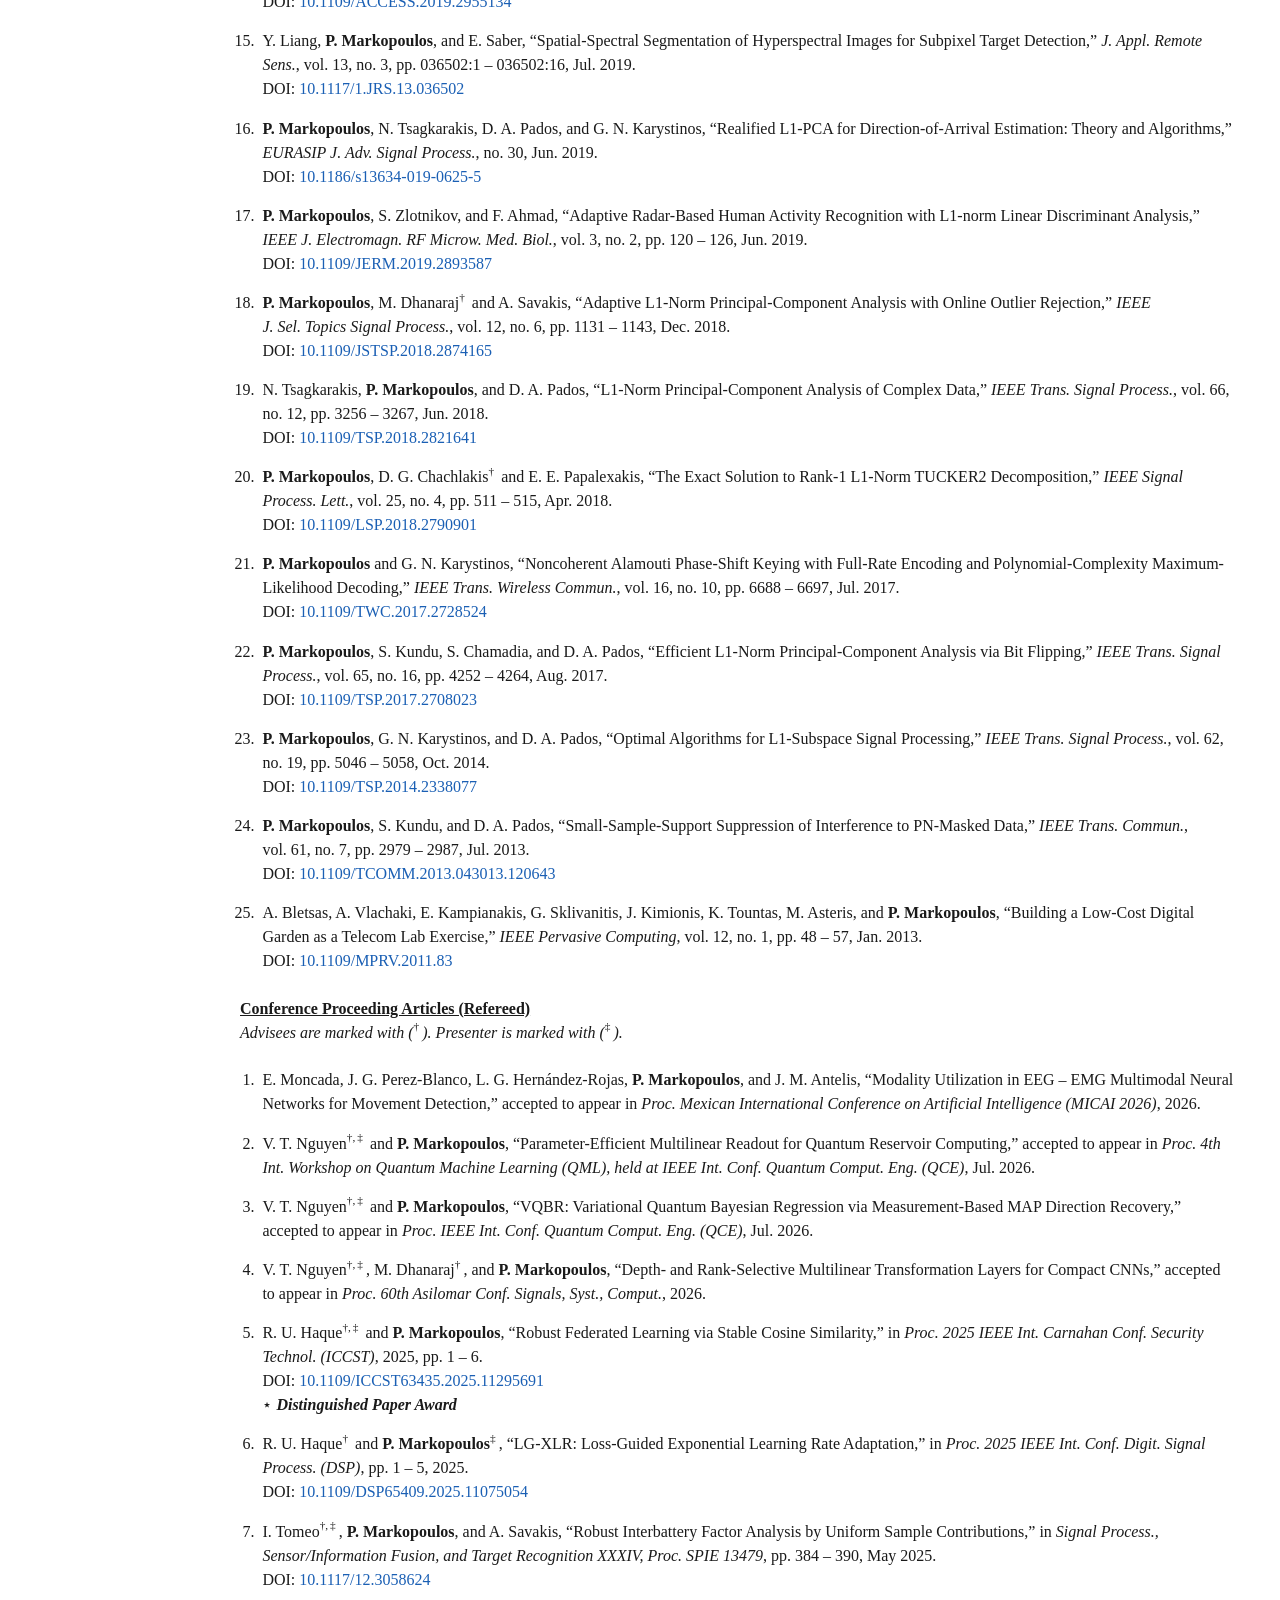
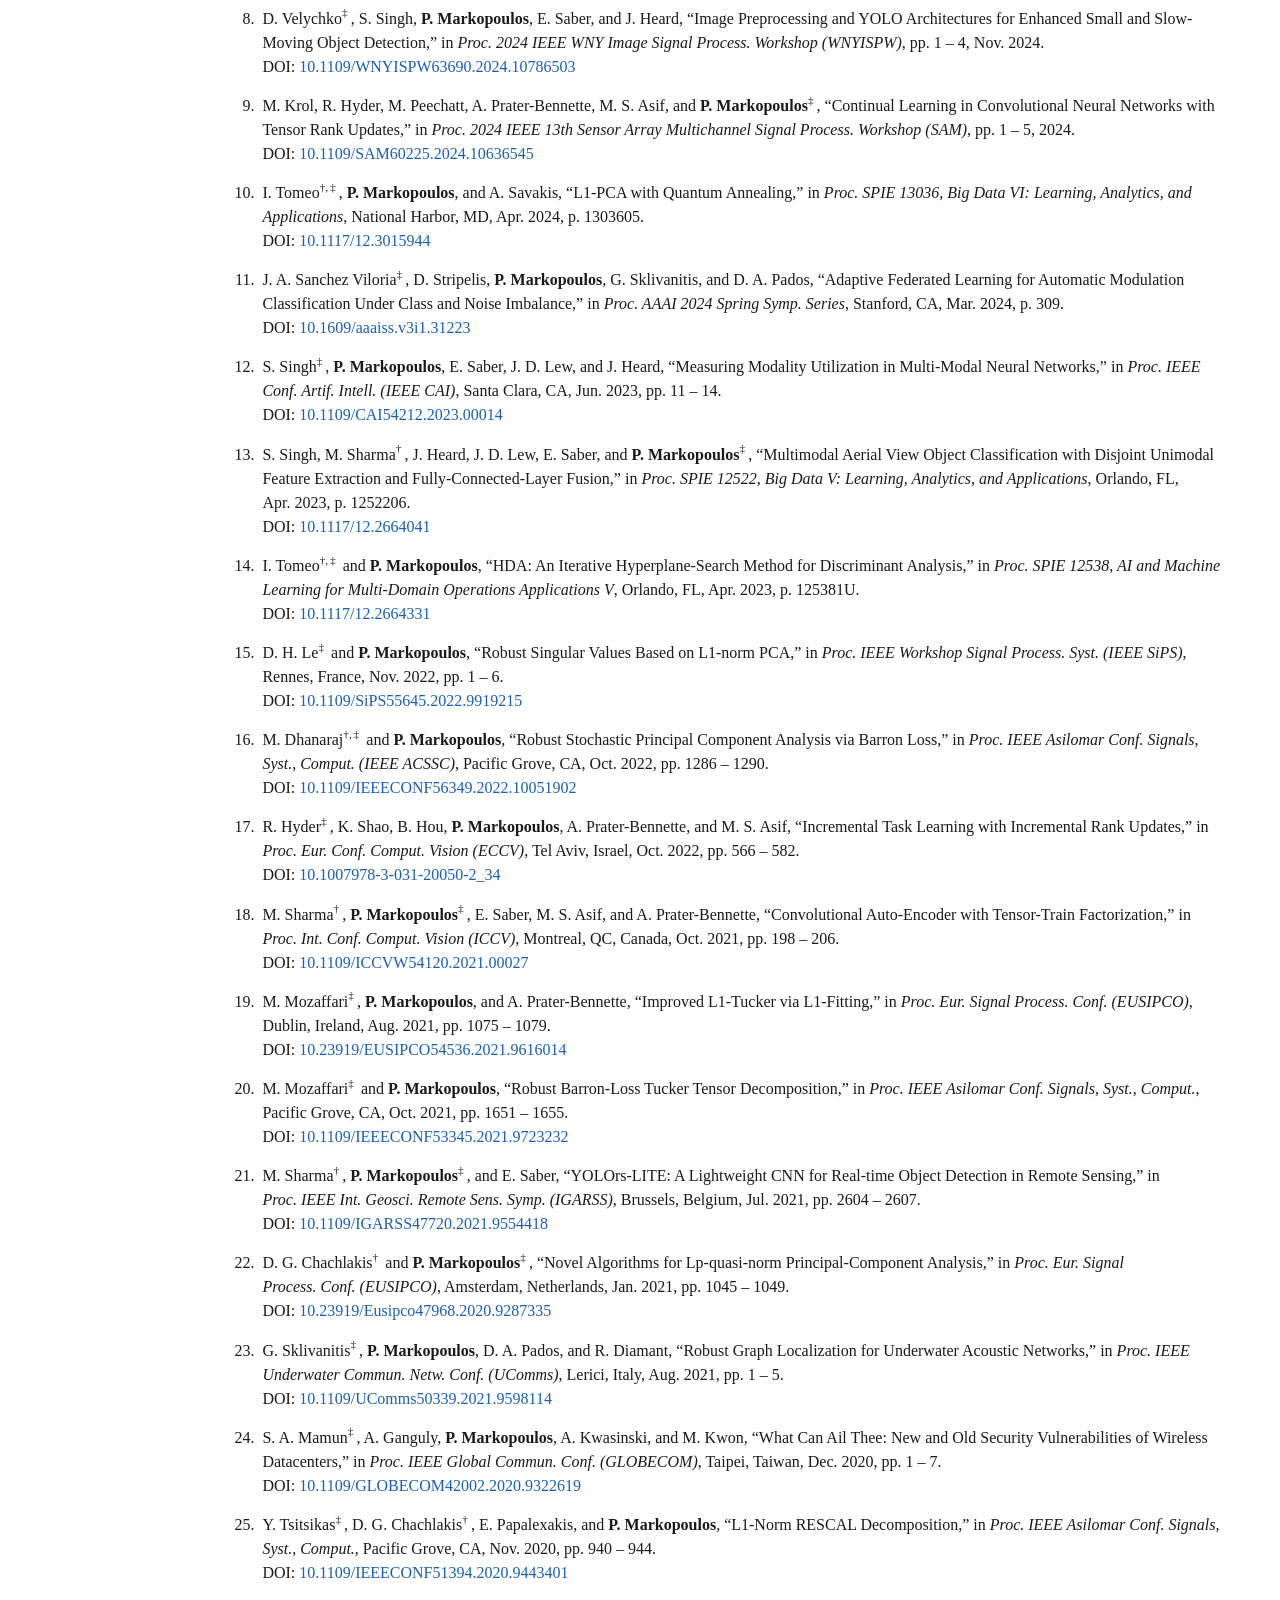
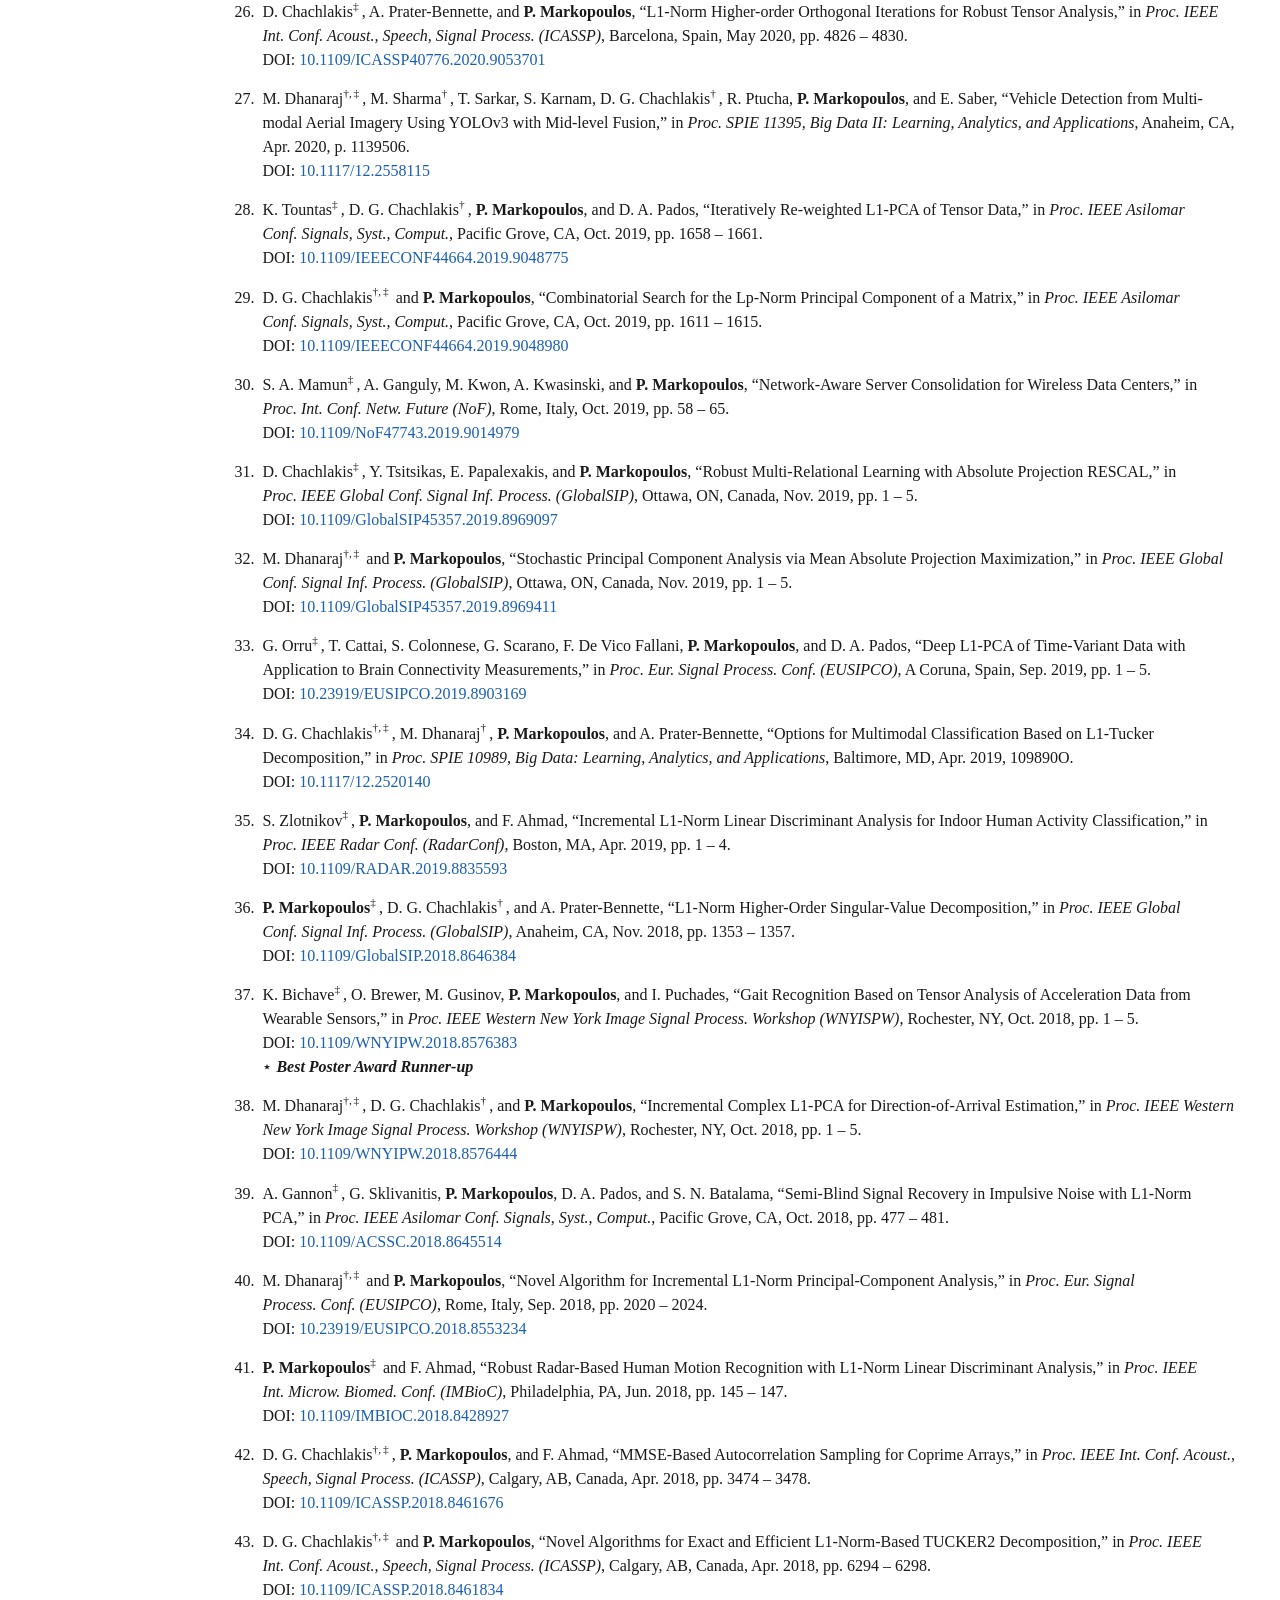
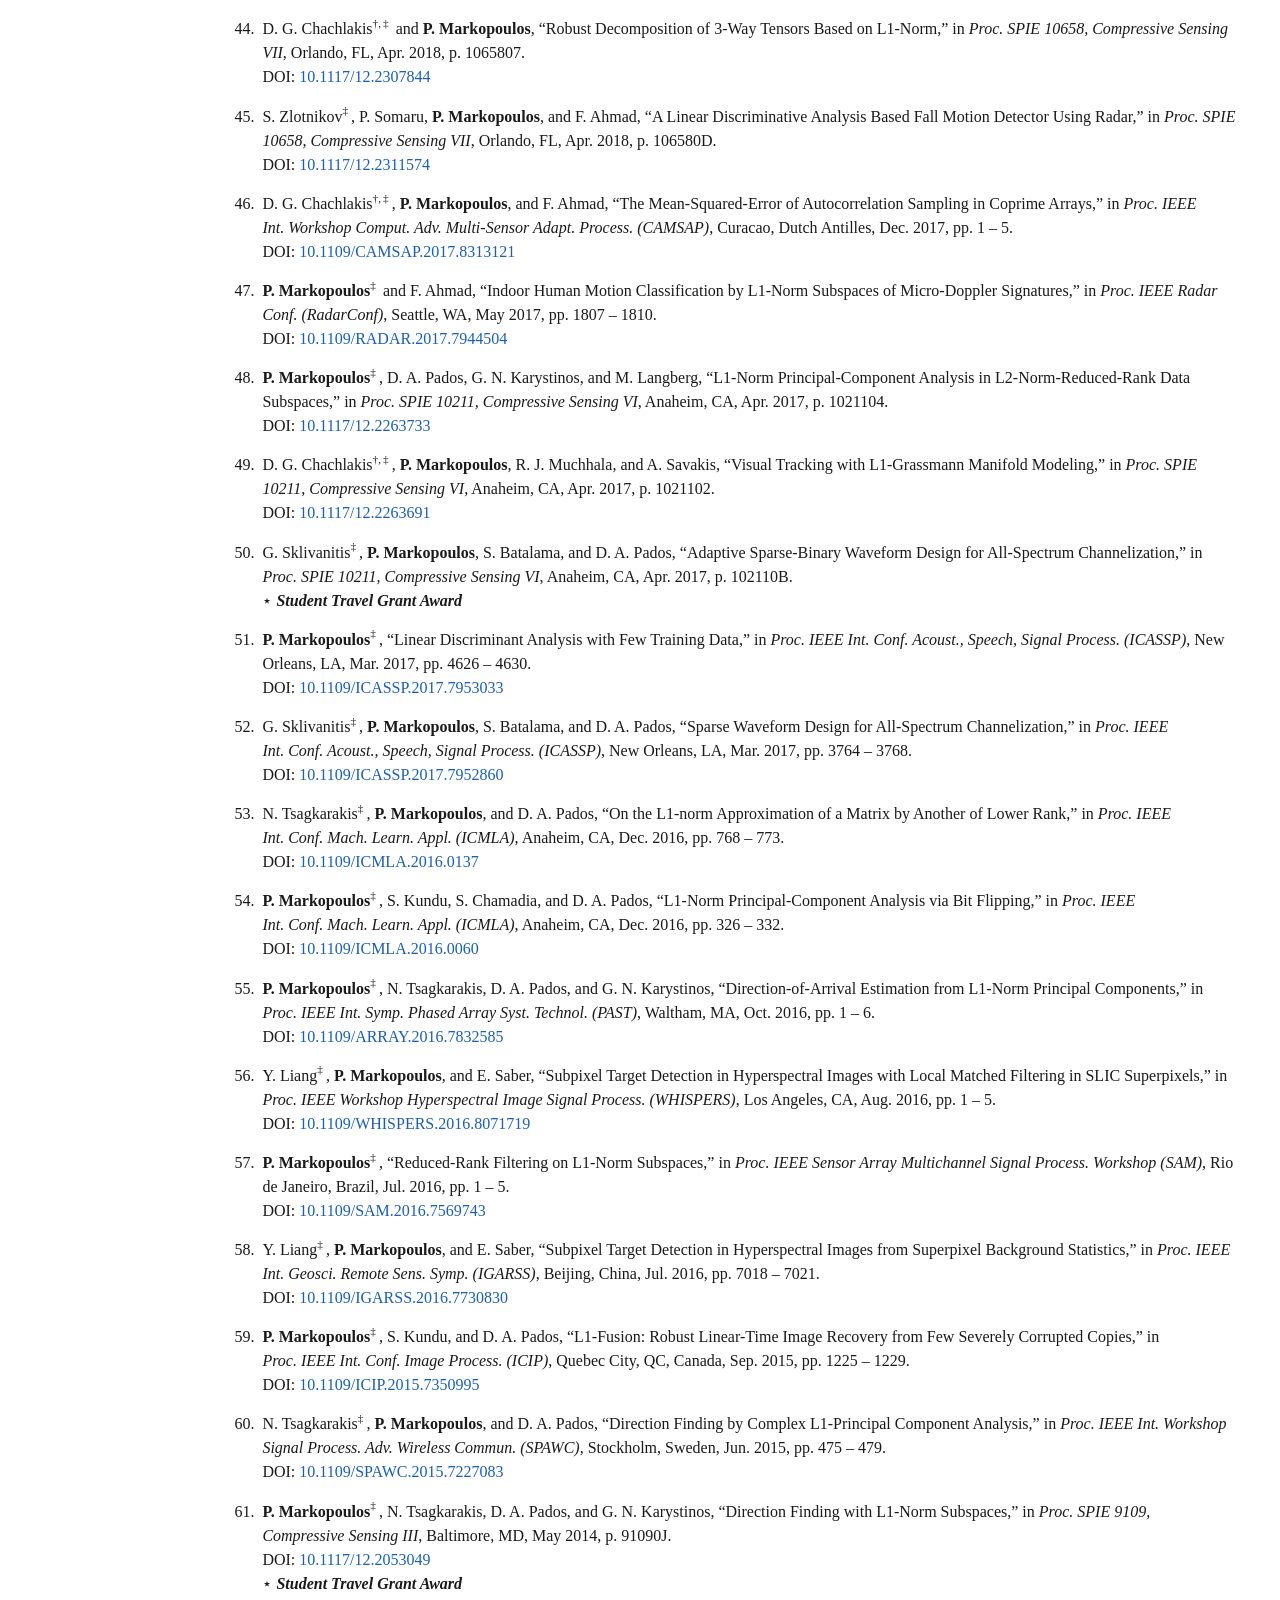
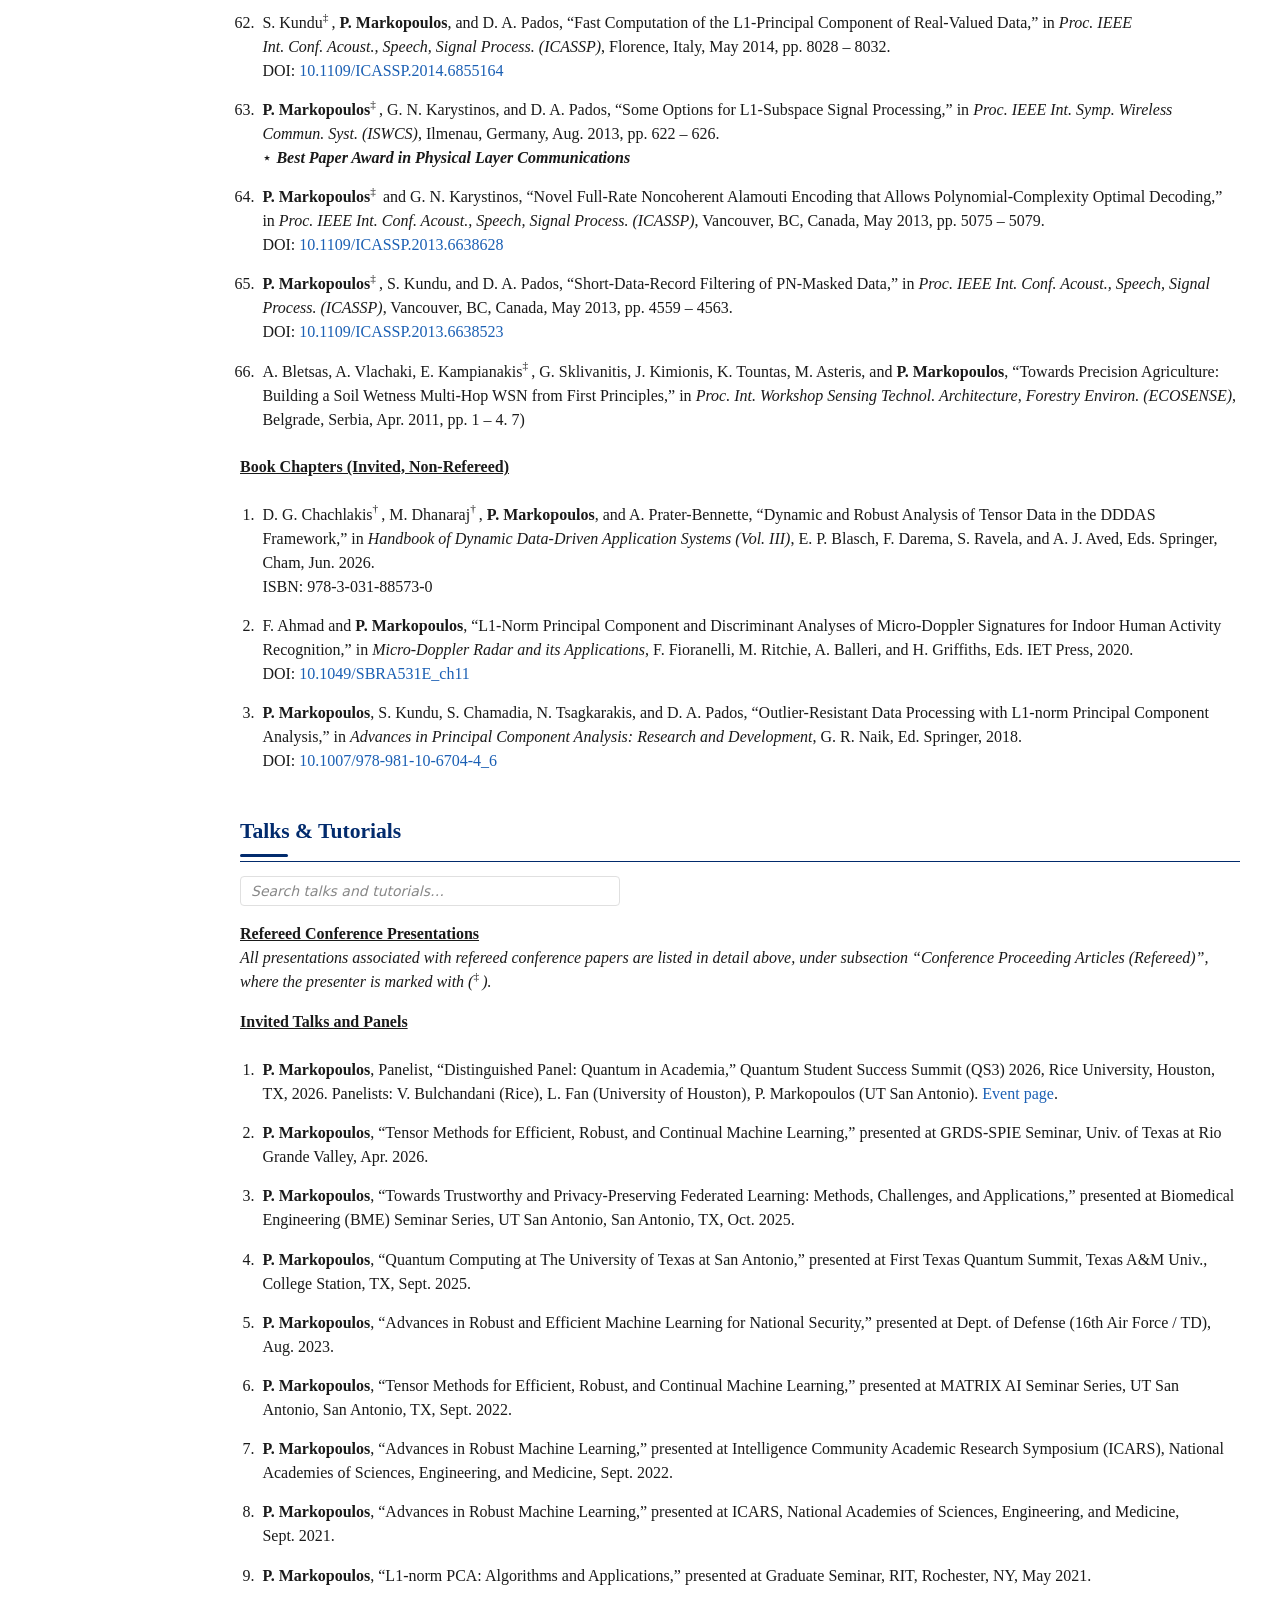
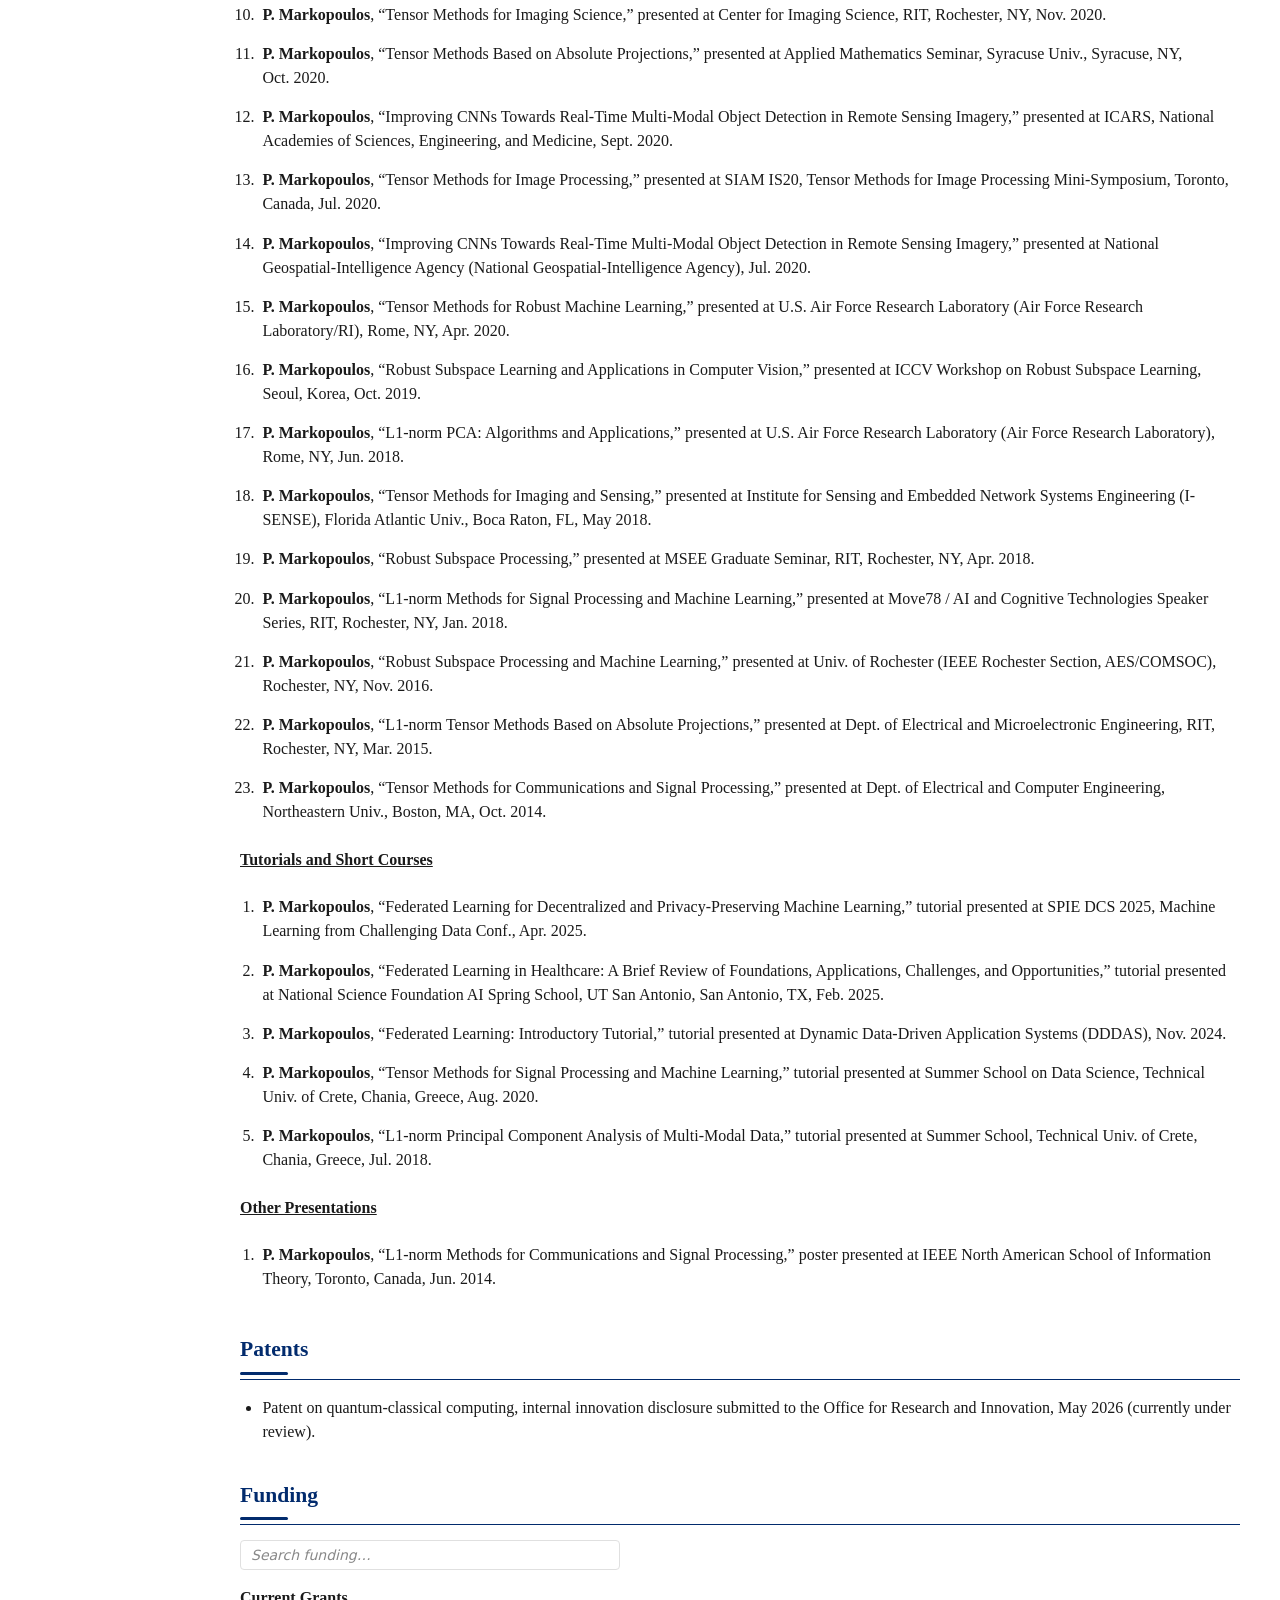
==== commit 5c7fa55a: "Update index.html" ====
--- a/index.html
+++ b/index.html
@@ -1,152 +1,387 @@
 <!DOCTYPE html>
-<html xmlns="http://www.w3.org/1999/xhtml">
+<html lang="en">
 <head>
   <meta charset="utf-8" />
-  <meta name="generator" content="pandoc" />
-  <meta name="viewport" content="width=device-width, initial-scale=1.0, user-scalable=yes" />
-  <title>P. Markopoulos, PhD</title>
+  <meta name="viewport" content="width=device-width, initial-scale=1.0" />
+  <title>Panagiotis Markopoulos, Ph.D.</title>
   <style>
 :root {
   --bg: #ffffff;
-  --text: #222;
+  --text: #1a1a1a;
+  --heading: #022b6d;
   --link: #1a5fb4;
-  --heading: #022b6d;
-  --border: #ddd;
-  --nav-bg: #f7f7f7;
+  --nav-bg: #f4f6f8;
+  --nav-text: #333;
+  --border: #e0e0e0;
   --accent: #022b6d;
+  --card: #fafafa;
 }
 body.dark {
-  --bg: #121212;
-  --text: #e0e0e0;
-  --link: #8ab4f8;
-  --heading: #a8c7fa;
-  --border: #333;
-  --nav-bg: #1e1e1e;
-  --accent: #a8c7fa;
-}
+  --bg: #0f1115;
+  --text: #e8eaed;
+  --heading: #b4c9f0;
+  --link: #9ecbff;
+  --nav-bg: #1a1d23;
+  --nav-text: #e0e0e0;
+  --border: #2a2e36;
+  --accent: #b4c9f0;
+  --card: #161920;
+}
+body.dark h1, body.dark h2, body.dark strong { color: var(--heading); }
+body.dark a { color: var(--link); }
+* { box-sizing: border-box; }
 body {
+  margin: 0;
+  font-family: "Charter", "Bitstream Charter", "Liberation Serif", Georgia, serif;
   background: var(--bg);
   color: var(--text);
-  font-family: "Linux Libertine", "Liberation Serif", "Times New Roman", serif;
-  line-height: 1.45;
-  margin: 0;
-  padding: 0;
+  line-height: 1.5;
   transition: background 0.2s, color 0.2s;
 }
-a { color: var(--link); }
-h1, h2, h3 { color: var(--heading); }
-#layout-menu {
+a { color: var(--link); text-decoration: none; }
+a:hover { text-decoration: underline; }
+h1 {
+  scroll-margin-top: 60px;
+  font-size: 1.35em;
+  color: var(--heading);
+  border-bottom: 1.5px solid var(--accent);
+  padding-bottom: 0.2em;
+  margin-top: 1.6em;
+}
+h2 { scroll-margin-top: 60px; font-size: 1.1em; color: var(--heading); margin-top: 1.2em; }
+img { max-width: 100%; height: auto; }
+
+/* Top bar */
+.topbar {
+  position: sticky;
+  top: 0;
+  z-index: 100;
+  display: flex;
+  justify-content: flex-end;
+  align-items: center;
+  gap: 8px;
+  padding: 8px 16px;
   background: var(--nav-bg);
-  border-right: 1px solid var(--border);
-}
-.theme-controls {
-  position: fixed;
-  top: 12px;
-  right: 16px;
-  z-index: 1000;
-  display: flex;
-  gap: 8px;
-  align-items: center;
-}
-.theme-controls button, .export-btn, #pub-search {
+  border-bottom: 1px solid var(--border);
+}
+.topbar button {
   padding: 6px 12px;
   border: 1px solid var(--border);
-  background: var(--nav-bg);
+  background: var(--bg);
   color: var(--text);
   border-radius: 4px;
   cursor: pointer;
+  font-size: 13px;
+  font-family: system-ui, sans-serif;
+}
+.topbar button:hover { background: var(--card); }
+
+/* Layout */
+.layout {
+  display: flex;
+  min-height: calc(100vh - 48px);
+}
+#layout-menu {
+  width: 200px;
+  flex-shrink: 0;
+  background: var(--nav-bg);
+  border-right: 1px solid var(--border);
+  padding: 1em 0.5em;
+  position: sticky;
+  top: 48px;
+  height: calc(100vh - 48px);
+  overflow-y: auto;
+}
+#layout-menu a {
+  display: block;
+  padding: 6px 12px;
+  color: var(--nav-text);
+  font-size: 0.92em;
+  border-radius: 4px;
+}
+#layout-menu a:hover { background: var(--card); text-decoration: none; }
+#layout-content {
+  flex: 1;
+  padding: 1.5em 2.5em 3em;
+  max-width: 1100px;
+  margin: 0 auto;
+}
+#toptitle { font-size: 1.6em; margin-bottom: 0.4em; }
+#toptitle strong { color: var(--heading); }
+body.dark #toptitle strong { color: #e0ecff; }
+
+/* Search */
+#pub-search-container { margin: 0.8em 0 1em; }
+#pub-search {
+  width: 100%;
+  max-width: 420px;
+  padding: 8px 12px;
+  border: 1px solid var(--border);
+  border-radius: 4px;
+  background: var(--bg);
+  color: var(--text);
   font-size: 14px;
 }
-.theme-controls button:hover, .export-btn:hover { opacity: 0.85; }
-#pub-search-container {
-  margin: 1em 0;
-  padding: 8px 0;
-}
-#pub-search { width: 320px; max-width: 100%; }
-.pub-item.hidden { display: none; }
+.hidden { display: none !important; }
+
+/* Mobile */
+.menu-toggle { display: none; }
+.mobile-nav { display: none; }
+@media (max-width: 900px) {
+  .layout { flex-direction: column; }
+  #layout-menu {
+    display: none;
+    width: 100%;
+    height: auto;
+    position: static;
+    border-right: none;
+    border-bottom: 1px solid var(--border);
+  }
+  #menu-toggle:checked ~ .layout #layout-menu { display: block; }
+  .mobile-nav { display: block; padding: 8px 16px; background: var(--nav-bg); }
+  #hamburger-btn { cursor: pointer; font-size: 1.4em; }
+  #layout-content { padding: 1em 1.2em; max-width: none; margin: 0; }
+  .cv-table { font-size: 0.88em; }
+  .topbar { justify-content: space-between; }
+}
+@media (max-width: 600px) {
+  .topbar button { padding: 5px 8px; font-size: 12px; }
+  #layout-content { padding: 0.8em; }
+}
+
+/* Print / PDF styles aiming for clean academic CV look */
 @media print {
-  .theme-controls, #layout-menu, .mobile-nav, #pub-search-container, .export-controls { display: none !important; }
-  body { background: white; color: black; }
+  .topbar, #layout-menu, .mobile-nav, #pub-search-container { display: none !important; }
+  body { background: white; color: black; font-size: 10.5pt; }
+  .layout { display: block; }
+  #layout-content { margin: 0; padding: 0; max-width: none; }
   a { color: black; text-decoration: none; }
-  #layout-content { margin: 0; }
-}
-
-#layout-menu a { display: block; padding: 4px 8px; text-decoration: none; }
-#layout-content { margin-left: 180px; padding: 1.5em; max-width: 900px; }
-@media (max-width: 800px) {
-  #layout-menu { display: none; }
-  #layout-content { margin-left: 0; }
-}
-@media print {
-  #layout-content { margin: 0; padding: 0; }
+  h1 { page-break-after: avoid; border-bottom: 1px solid #333; }
   body.print-resume #sec\:research,
   body.print-resume #sec\:presentations,
-  body.print-resume #sec\:service,
-  body.print-resume #sec\:grants { display: none; }
+  body.print-resume #sec\:service { display: none !important; }
+  @page { margin: 0.7in; }
+}
+  
+.section-search { margin: 0.5em 0 1em; }
+.section-search input {
+  width: 100%;
+  max-width: 380px;
+  padding: 6px 10px;
+  border: 1px solid var(--border);
+  border-radius: 4px;
+  background: var(--bg);
+  color: var(--text);
+  font-size: 14px;
+  font-family: system-ui, sans-serif;
+}
+@media print {
+  .section-search, .topbar, #layout-menu, .mobile-nav, #back-top { display: none !important; }
+  img { display: none !important; }
+  body { font-family: "Times New Roman", Times, serif !important; color: black !important; }
+  a, h1, h2, strong { color: black !important; }
+  body.print-pubs [id^="sec:"]:not(#sec\:research) { display: none !important; }
+  @page {
+  margin: 0.7in;
+  size: letter;
+  @bottom-center { content: counter(page); }
+}
+}
+
+.cv-table { width:100%; border-collapse:collapse; margin:0.6em 0 1.2em; font-size:0.95em; }
+.cv-table th, .cv-table td { border:1px solid var(--border); padding:5px 8px; text-align:left; vertical-align:top; }
+.cv-table th { background:var(--nav-bg); font-weight:600; }
+.cv-table small { color:#555; }
+body.dark .cv-table small { color:#aaa; }
+@media print {
+  .cv-table th, .cv-table td { border-color:#000; }
+  .cv-table th { background:#eee !important; }
+  .cv-table { font-size:10pt; }
+}
+
+/* Screen-only polish */
+@media screen {
+  body { background: linear-gradient(180deg, var(--bg) 0%, var(--bg) 100%); }
+  #layout-menu {
+    background: var(--nav-bg);
+    border-right: 1px solid var(--border);
+  }
+  #layout-menu a {
+    transition: background 0.15s, color 0.15s, padding-left 0.15s;
+    border-left: 3px solid transparent;
+  }
+  #layout-menu a:hover {
+    background: var(--card);
+    border-left-color: var(--accent);
+    padding-left: 14px;
+  }
+  h1 {
+    position: relative;
+  }
+  h1::after {
+    content: "";
+    display: block;
+    width: 48px;
+    height: 3px;
+    background: var(--accent);
+    margin-top: 6px;
+    border-radius: 2px;
+  }
+  .section-search input:focus {
+    outline: none;
+    border-color: var(--accent);
+    box-shadow: 0 0 0 2px rgba(2,43,109,0.12);
+  }
+  body.dark .section-search input:focus {
+    box-shadow: 0 0 0 2px rgba(180,201,240,0.2);
+  }
+  .topbar {
+    backdrop-filter: blur(8px);
+    background: color-mix(in srgb, var(--nav-bg) 92%, transparent);
+  }
+  #toptitle strong {
+    letter-spacing: -0.01em;
+  }
+  .cv-table {
+    border-radius: 6px;
+    overflow: hidden;
+    box-shadow: 0 1px 3px rgba(0,0,0,0.06);
+  }
+  body.dark .cv-table {
+    box-shadow: 0 1px 3px rgba(0,0,0,0.3);
+  }
+  li p { margin: 0.35em 0; }
+  a { transition: color 0.15s; }
+}
+
+@media screen {
+  /* Smooth scroll */
+  html { scroll-behavior: smooth; }
+  /* Back-to-top button */
+  #back-top {
+    position: fixed;
+    bottom: 24px;
+    right: 24px;
+    width: 40px;
+    height: 40px;
+    border-radius: 50%;
+    border: 1px solid var(--border);
+    background: var(--nav-bg);
+    color: var(--text);
+    cursor: pointer;
+    display: none;
+    align-items: center;
+    justify-content: center;
+    font-size: 18px;
+    z-index: 90;
+    box-shadow: 0 2px 8px rgba(0,0,0,0.12);
+  }
+  #back-top.visible { display: flex; }
+  #back-top:hover { background: var(--card); }
+  /* Slightly better list readability */
+  ol, ul { padding-left: 1.4em; }
+  /* Active menu hint */
+  #layout-menu a.active {
+    border-left-color: var(--accent);
+    background: var(--card);
+    font-weight: 600;
+  }
+}
+
+@media screen {
+  /* Soft accent line under the name */
+  #toptitle {
+    position: relative;
+    padding-bottom: 0.4em;
+  }
+  #toptitle::after {
+    content: "";
+    display: block;
+    width: 60px;
+    height: 3px;
+    background: var(--accent);
+    margin: 8px auto 0;
+    border-radius: 2px;
+  }
+  /* Subtle hover on list items in long sections */
+  #sec\:research ~ ol li,
+  #sec\:presentations ~ ol li,
+  #sec\:service ~ ul li {
+    transition: background 0.12s;
+    border-radius: 4px;
+    padding: 2px 4px;
+    margin-left: -4px;
+  }
+  #sec\:research ~ ol li:hover,
+  #sec\:presentations ~ ol li:hover,
+  #sec\:service ~ ul li:hover {
+    background: var(--card);
+  }
+  /* Photo soft shadow */
+  #layout-content img {
+    border-radius: 4px;
+    box-shadow: 0 4px 16px rgba(0,0,0,0.12);
+  }
+  body.dark #layout-content img {
+    box-shadow: 0 4px 16px rgba(0,0,0,0.4);
+  }
+  /* Search box placeholder style */
+  .section-search input::placeholder {
+    color: #888;
+    font-style: italic;
+  }
+  body.dark .section-search input::placeholder {
+    color: #777;
+  }
+}
+
+@media screen {
+  
+  
+  /* Keyboard focus visibility */
+  a:focus-visible, button:focus-visible, input:focus-visible {
+    outline: 2px solid var(--accent);
+    outline-offset: 2px;
+  }
+  /* Slightly better table header contrast */
+  .cv-table th { font-size: 0.9em; letter-spacing: 0.02em; }
 }
 </style>
 </head>
 <body>
-
-<div class="theme-controls">
-  <button id="theme-toggle" title="Toggle bright/dark mode">🌙 Dark</button>
+<input type="checkbox" id="menu-toggle" class="menu-toggle">
+<div class="topbar">
+  <button id="theme-toggle" title="Toggle theme">🌙</button>
+  <button onclick="exportCV()">Export CV (PDF)</button>
 </div>
-
-
-
-<input type="checkbox" id="menu-toggle" class="menu-toggle">
 <div class="mobile-nav">
-  <label for="menu-toggle" id="hamburger-btn">☰</label>
+  <label for="menu-toggle" id="hamburger-btn">☰ Menu</label>
 </div>
-
-<div id="layout-menu">
-  <a href="#sec:contact">Contact</a>
-  <a href="#sec:bio">Bio</a>
-  <a href="#sec:areas">Areas</a>
-  <a href="#sec:education">Education</a>
-  <a href="#sec:employment">Employment</a>
-  <a href="#sec:member">Memberships</a>
-  <a href="#sec:awards">Awards &amp; Honors</a>
-  <a href="#sec:research">Publications</a>
-  <a href="#sec:presentations">Talks</a>
-  <a href="#sec:ip">Patents</a>
-  <a href="#sec:grants">Funding</a>
-  <a href="#sec:teaching">Teaching</a>
-  <a href="#sec:team">Mentoring</a>
-  <a href="#sec:service">Service</a>
+<div class="layout">
+  <nav id="layout-menu">
+    <a href="#sec:contact" target="_blank" rel="noopener noreferrer">Contact</a>
+    <a href="#sec:bio" target="_blank" rel="noopener noreferrer">Bio</a>
+    <a href="#sec:areas" target="_blank" rel="noopener noreferrer">Areas</a>
+    <a href="#sec:education" target="_blank" rel="noopener noreferrer">Education</a>
+    <a href="#sec:employment" target="_blank" rel="noopener noreferrer">Employment</a>
+    <a href="#sec:member" target="_blank" rel="noopener noreferrer">Memberships</a>
+    <a href="#sec:awards" target="_blank" rel="noopener noreferrer">Awards & Honors</a>
+    <a href="#sec:research" target="_blank" rel="noopener noreferrer">Publications</a>
+    <a href="#sec:presentations" target="_blank" rel="noopener noreferrer">Talks & Panels</a>
+    <a href="#sec:ip" target="_blank" rel="noopener noreferrer">Patents</a>
+    <a href="#sec:grants" target="_blank" rel="noopener noreferrer">Funding</a>
+    <a href="#sec:teaching" target="_blank" rel="noopener noreferrer">Teaching</a>
+    <a href="#sec:team" target="_blank" rel="noopener noreferrer">Mentoring</a>
+    <a href="#sec:service" target="_blank" rel="noopener noreferrer">Service</a>
+  </nav>
+  <div id="layout-content">
+<div id="toptitle" style="text-align:center;">
+  <span><strong>Panagiotis Markopoulos, Ph.D.</strong></span>
 </div>
 
-<!-- ========== MAIN CONTENT ========== -->
-<div id="layout-content">
-<!-- 
-<table class="mobile-stack" width="100%" border="0" cellspacing="0" cellpadding="0">
-  <tr>
-    <td width="20%" valign="top">
-      <img src="./markopoulos.png" alt="Panagiotis Markopoulos" style="width:75%;">
-    </td>
-    <td width="80%" valign="top">
-      <strong style="font-size: 1.8em; color: #022b6d;">Panagiotis Markopoulos, Ph.D.</strong><br>
-      <p>
-        Associate Professor &amp; Cloud Technology Endowed Fellow<br>
-        Lead, Trustworthy AI Thrust, MATRIX: The UT San Antonio AI Consortium for Human Well-Being<br>
-        Director, Machine Learning Optimization and Systems Laboratory<br>
-        Departments of <a href="https://caicc.utsa.edu/computer-engineering/">Computer Engineering</a> and 
-        <a href="https://caicc.utsa.edu/computer-science/">Computer Science</a><br>
-        <a href="https://caicc.utsa.edu">College of AI, Cyber and Computing</a><br>
-        <a href="https://utsa.edu">The University of Texas at San Antonio</a>
-      </p>
-    </td>
-  </tr>
-</table>
--->
-
-<div id="toptitle">
-  <span><strong style="color: #022b6d;">Panagiotis Markopoulos, Ph.D.</strong></span>
-</div>
-
-<p><img src="./markopoulos.png" alt="Dr. Panagiotis Markopoulos" style="width:14em"></p>
-
-<p>
+<p style="text-align:center;"><img src="./markopoulos.png" alt="Dr. Panagiotis Markopoulos" style="width:14em"></p>
+
+<p style="text-align:center;">
   Associate Professor, Departments of
   <a href="https://caicc.utsa.edu/computer-engineering/" target="_blank" rel="noopener noreferrer">Computer Engineering</a>
   and
@@ -172,15 +407,15 @@
 <ul>
 <li><p>Mailing Address: The University of Texas at San Antonio, Central Receiving, 501 W. César E. Chavez Blvd., San Antonio, TX 78207</p></li>
 <li><p>Office: 440B San Pedro II, 506 Dolorosa St., San Antonio, TX 78204</p></li>
-<li><p>E-mail: <a href="mailto:panagiotis.markopoulos@utsa.edu">panagiotis.markopoulos@utsa.edu</a>; <a href="mailto:panagiotis.markopoulos.phd@gmail.com">panagiotis.markopoulos.phd@gmail.com</a></p></li>
+<li><p>E-mail: <a href="mailto:panagiotis.markopoulos@utsa.edu" target="_blank" rel="noopener noreferrer">panagiotis.markopoulos@utsa.edu</a>; <a href="mailto:panagiotis.markopoulos.phd@gmail.com" target="_blank" rel="noopener noreferrer">panagiotis.markopoulos.phd@gmail.com</a></p></li>
 <li><p>Phone: 210-458-4011</p></li>
 <li>
   <p>Links: 
-  <a href="https://caicc.utsa.edu/faculty/profiles/markopoulos-panagiotis.html">College Profile</a>;
-  <a href="https://markopoulos.us/">Personal Web</a>;
-  <a href="https://www.linkedin.com/in/panagiotis-panos-markopoulos-phd-750b5842/">LinkedIn</a>; 
-  <a href="https://orcid.org/0000-0001-9686-779X">ORCID</a>; 
-  <a href="https://scholar.google.com/citations?user=8NPXGZkAAAAJ&hl=en">Google Scholar</a>
+  <a href="https://caicc.utsa.edu/faculty/profiles/markopoulos-panagiotis.html" target="_blank" rel="noopener noreferrer">College Profile</a>;
+  <a href="https://markopoulos.us/" target="_blank" rel="noopener noreferrer">Personal Web</a>;
+  <a href="https://www.linkedin.com/in/panagiotis-panos-markopoulos-phd-750b5842/" target="_blank" rel="noopener noreferrer">LinkedIn</a>; 
+  <a href="https://orcid.org/0000-0001-9686-779X" target="_blank" rel="noopener noreferrer">ORCID</a>; 
+  <a href="https://scholar.google.com/citations?user=8NPXGZkAAAAJ&hl=en" target="_blank" rel="noopener noreferrer">Google Scholar</a>
   </p> 
 </li>
 </ul>
@@ -345,14 +580,14 @@
 Society</p></li>
 </ul>
 <h1 id="sec:awards">Awards &amp; Honors</h1>
+<div class="section-search"><input type="text" class="section-search-input" data-section="sec:awards" placeholder="Search awards…"></div>
+
 <p><u><strong>Professional Honors and Major Awards</strong></u></p>
 <ul>
 <li><p><strong>Elected</strong> Full Member, Sigma Xi, The Scientific
 Research Honor Society, 2026</p></li>
 <li><p><strong>Elected</strong> Member, IEEE-Eta Kappa Nu (IEEE-HKN),
 The Honor Society of IEEE, 2026</p></li>
-<li><p><strong>Nominated</strong> for elevation to Fellow, SPIE, The
-International Society for Optics and Photonics, 2026</p></li>
 <li><p><strong>Awarded</strong> MATRIX Summer Fellowship, UTSA AI
 Consortium for Human Well-Being, in support of leadership of the
 Trustworthy AI thrust and National Science Foundation AI Institute positioning, 2026</p></li>
@@ -420,16 +655,9 @@
 Doctoral Dissertation Award</strong> (university-wide), Rochester
 Institute of Technology, Apr. 2023</p></li>
 </ul>
-
-<div class="export-controls" style="margin: 1em 0;">
-  <button class="export-btn" onclick="window.print()">Print / Save as PDF (full page)</button>
-  <button class="export-btn" onclick="exportCV()">Export Full CV (print view)</button>
-  <button class="export-btn" onclick="exportResume()">Export Resume (print view)</button>
-</div>
-<div id="pub-search-container">
-  <input type="text" id="pub-search" placeholder="Search publications by author, year, keyword…">
-</div>
 <h1 id="sec:research">Publications</h1>
+<div class="section-search"><input type="text" class="section-search-input" data-section="sec:research" placeholder="Search publications by author, year, keyword…"></div>
+
 <p>Publication metrics (as of Nov. 18, 2026):</p>
 <ul>
 <li><p><strong>Journals:</strong> 25 published (+ multiple under review, not listed here)</p></li>
@@ -446,51 +674,51 @@
 Robust Principal Component Analysis,” <em>IEEE Trans. Quantum Eng.</em>,
 pp. 1 – 11, Feb. 2026.<br />
 DOI: <a
-href="https://DOI.org/10.1109/TQE.2026.3661822">10.1109/TQE.2026.3661822</a></p></li>
+href="https://DOI.org/10.1109/TQE.2026.3661822" target="_blank" rel="noopener noreferrer">10.1109/TQE.2026.3661822</a></p></li>
 <li><p>R. U. Haque<math display="inline" xmlns="http://www.w3.org/1998/Math/MathML"><semantics><msup><mi></mi><mo>†</mo></msup><annotation encoding="application/x-tex">^\dag</annotation></semantics></math>
 and <strong><strong>P. Markopoulos</strong></strong>, “Federated
 Learning With Automated Dual-Level Hyperparameter Tuning,” <em>IEEE Open
 J. Signal Process.</em>, vol. 6, pp. 795 – 802, Jun. 2025.<br />
 DOI: <a
-href="https://DOI.org/10.1109/OJSP.2025.3578273">10.1109/OJSP.2025.3578273</a></p></li>
+href="https://DOI.org/10.1109/OJSP.2025.3578273" target="_blank" rel="noopener noreferrer">10.1109/OJSP.2025.3578273</a></p></li>
 <li><p>M. Sharma<math display="inline" xmlns="http://www.w3.org/1998/Math/MathML"><semantics><msup><mi></mi><mo>†</mo></msup><annotation encoding="application/x-tex">^\dag</annotation></semantics></math>,
 J. Heard, E. Saber, and <strong>P. Markopoulos</strong>, “Convolutional
 Neural Network Compression via Dynamic Parameter Rank Pruning,” <em>IEEE
 Access</em>, vol. 13, pp. 18441 – 18456, 2025.<br />
 DOI: <a
-href="https://DOI.org/10.1109/ACCESS.2025.3533419">10.1109/ACCESS.2025.3533419</a></p></li>
+href="https://DOI.org/10.1109/ACCESS.2025.3533419" target="_blank" rel="noopener noreferrer">10.1109/ACCESS.2025.3533419</a></p></li>
 <li><p>S. Singh, E. Saber,
 <strong><strong>P. Markopoulos</strong></strong>, and J. Heard,
 “Regulating Modality Utilization within Multimodal Fusion Networks,”
 <em>Sensors</em>, vol. 24, no. 6054, Sept. 2024.<br />
 DOI: <a
-href="https://DOI.org/10.3390/s24186054">10.3390/s24186054</a></p></li>
+href="https://DOI.org/10.3390/s24186054" target="_blank" rel="noopener noreferrer">10.3390/s24186054</a></p></li>
 <li><p>S. Colonnese, G. Scarano, M. Marra,
 <strong><strong>P. Markopoulos</strong></strong>, and D. A. Pados,
 “Joint Analysis and Segmentation of Time-varying Data with Outliers,”
 <em>Digital Signal Processing (Elsevier)</em>, vol. 145, no. 104338,
 Feb. 2024.<br />
 DOI: <a
-href="https://DOI.org/10.1016/j.dsp.2023.104338">10.1016/j.dsp.2023.104338</a></p></li>
+href="https://DOI.org/10.1016/j.dsp.2023.104338" target="_blank" rel="noopener noreferrer">10.1016/j.dsp.2023.104338</a></p></li>
 <li><p>M. Dhanaraj<math display="inline" xmlns="http://www.w3.org/1998/Math/MathML"><semantics><msup><mi></mi><mo>†</mo></msup><annotation encoding="application/x-tex">^\dag</annotation></semantics></math>
 and <strong><strong>P. Markopoulos</strong></strong>, “On the Asymptotic
 L1-PC of Elliptical Distributions,” <em>IEEE Signal Process. Lett.</em>,
 vol. 29, pp. 2343 – 2347, Sept. 2022.<br />
 DOI: <a
-href="https://DOI.org/10.1109/LSP.2022.3205274">10.1109/LSP.2022.3205274</a></p></li>
+href="https://DOI.org/10.1109/LSP.2022.3205274" target="_blank" rel="noopener noreferrer">10.1109/LSP.2022.3205274</a></p></li>
 <li><p>S. Colonnese, <strong><strong>P. Markopoulos</strong></strong>,
 G. Scarano, and D. A. Pados, “FFT Calculation of the L1-norm Principal
 Component of a Data Matrix,” <em>Signal Processing (Elsevier)</em>,
 vol. 189, no. 108286, Aug. 2021.<br />
 DOI: <a
-href="https://DOI.org/10.1016/j.sigpro.2021.108286">10.1016/j.sigpro.2021.108286</a></p></li>
+href="https://DOI.org/10.1016/j.sigpro.2021.108286" target="_blank" rel="noopener noreferrer">10.1016/j.sigpro.2021.108286</a></p></li>
 <li><p>D. G. Chachlakis<math display="inline" xmlns="http://www.w3.org/1998/Math/MathML"><semantics><msup><mi></mi><mo>†</mo></msup><annotation encoding="application/x-tex">^\dag</annotation></semantics></math>,
 T. Zhou, F. Ahmad, and <strong><strong>P. Markopoulos</strong></strong>,
 “Minimum Mean-Squared-Error Autocorrelation Processing in Coprime
 Arrays,” <em>Digital Signal Processing (Elsevier)</em>, vol. 114,
 no. 103034, Jul.  2021.<br />
 DOI: <a
-href="https://DOI.org/10.1016/j.dsp.2021.103034">10.1016/j.dsp.2021.103034</a></p></li>
+href="https://DOI.org/10.1016/j.dsp.2021.103034" target="_blank" rel="noopener noreferrer">10.1016/j.dsp.2021.103034</a></p></li>
 <li><p>D. G. Chachlakis<math display="inline" xmlns="http://www.w3.org/1998/Math/MathML"><semantics><msup><mi></mi><mo>†</mo></msup><annotation encoding="application/x-tex">^\dag</annotation></semantics></math>,
 M. Dhanaraj<math display="inline" xmlns="http://www.w3.org/1998/Math/MathML"><semantics><msup><mi></mi><mo>†</mo></msup><annotation encoding="application/x-tex">^\dag</annotation></semantics></math>,
 A. Prater-Bennette, and
@@ -498,13 +726,13 @@
 Tucker Tensor Decomposition,” <em>IEEE J. Sel. Topics Signal
 Process.</em>, vol. 15, no. 3, pp. 587 – 602, Apr. 2021.<br />
 DOI: <a
-href="https://DOI.org/10.1109/JSTSP.2021.3058846">10.1109/JSTSP.2021.3058846</a></p></li>
+href="https://DOI.org/10.1109/JSTSP.2021.3058846" target="_blank" rel="noopener noreferrer">10.1109/JSTSP.2021.3058846</a></p></li>
 <li><p>D. G. Chachlakis<math display="inline" xmlns="http://www.w3.org/1998/Math/MathML"><semantics><msup><mi></mi><mo>†</mo></msup><annotation encoding="application/x-tex">^\dag</annotation></semantics></math>
 and <strong><strong>P. Markopoulos</strong></strong>, “Structured
 Autocorrelation Matrix Estimation for Coprime Arrays,” <em>Signal
 Processing (Elsevier)</em>, vol. 183, no. 107987, Jun. 2021.<br />
 DOI: <a
-href="https://DOI.org/10.1016/j.sigpro.2021.107987">10.1016/j.sigpro.2021.107987</a></p></li>
+href="https://DOI.org/10.1016/j.sigpro.2021.107987" target="_blank" rel="noopener noreferrer">10.1016/j.sigpro.2021.107987</a></p></li>
 <li><p>M. Sharma<math display="inline" xmlns="http://www.w3.org/1998/Math/MathML"><semantics><msup><mi></mi><mo>†</mo></msup><annotation encoding="application/x-tex">^\dag</annotation></semantics></math>,
 M. Dhanaraj<math display="inline" xmlns="http://www.w3.org/1998/Math/MathML"><semantics><msup><mi></mi><mo>†</mo></msup><annotation encoding="application/x-tex">^\dag</annotation></semantics></math>,
 D. G. Chachlakis<math display="inline" xmlns="http://www.w3.org/1998/Math/MathML"><semantics><msup><mi></mi><mo>†</mo></msup><annotation encoding="application/x-tex">^\dag</annotation></semantics></math>,
@@ -513,14 +741,14 @@
 Imagery,” <em>IEEE J. Sel. Topics Appl. Earth Obs. Remote Sens.</em>,
 vol. 14, pp. 1497 – 1508, Nov. 2021.<br />
 DOI: <a
-href="https://DOI.org/10.1109/JSTARS.2020.3041316">10.1109/JSTARS.2020.3041316</a></p></li>
+href="https://DOI.org/10.1109/JSTARS.2020.3041316" target="_blank" rel="noopener noreferrer">10.1109/JSTARS.2020.3041316</a></p></li>
 <li><p>H. Kamrani, A. Zoghadr Asli,
 <strong><strong>P. Markopoulos</strong></strong>, M. Langberg,
 D. A. Pados, and G. N. Karystinos, “Reduced-Rank L1-Norm
 Principal-Component Analysis with Performance Guarantees,” <em>IEEE
 Trans. Signal Process.</em>, vol. 69, pp. 240 – 255, Nov. 2020.<br />
 DOI: <a
-href="https://DOI.org/10.1109/TSP.2020.3039599">10.1109/TSP.2020.3039599</a></p></li>
+href="https://DOI.org/10.1109/TSP.2020.3039599" target="_blank" rel="noopener noreferrer">10.1109/TSP.2020.3039599</a></p></li>
 <li><p>S. A. Mamun, A. Ganguly,
 <strong><strong>P. Markopoulos</strong></strong>, M. Kwon, and
 A. Kwasinski, “NASCon: Network-Aware Server Consolidation for
@@ -528,83 +756,83 @@
 Informatics and Systems (Elsevier)</em>, vol. 29 (part A), no. 100452,
 Mar. 2021.<br />
 DOI: <a
-href="https://DOI.org/10.1016/j.suscom.2020.100452">10.1016/j.suscom.2020.100452</a></p></li>
+href="https://DOI.org/10.1016/j.suscom.2020.100452" target="_blank" rel="noopener noreferrer">10.1016/j.suscom.2020.100452</a></p></li>
 <li><p>D. G. Chachlakis<math display="inline" xmlns="http://www.w3.org/1998/Math/MathML"><semantics><msup><mi></mi><mo>†</mo></msup><annotation encoding="application/x-tex">^\dag</annotation></semantics></math>,
 <strong><strong>P. Markopoulos</strong></strong>, and
 A. Prater-Bennette, “L1-Norm Tucker Tensor Decomposition,” <em>IEEE
 Access</em>, vol. 7, pp. 178454 – 178465, Nov. 2019.<br />
 DOI: <a
-href="https://DOI.org/10.1109/ACCESS.2019.2955134">10.1109/ACCESS.2019.2955134</a></p></li>
+href="https://DOI.org/10.1109/ACCESS.2019.2955134" target="_blank" rel="noopener noreferrer">10.1109/ACCESS.2019.2955134</a></p></li>
 <li><p>Y. Liang, <strong><strong>P. Markopoulos</strong></strong>, and
 E. Saber, “Spatial-Spectral Segmentation of Hyperspectral Images for
 Subpixel Target Detection,” <em>J. Appl. Remote Sens.</em>, vol. 13,
 no. 3, pp. 036502:1 – 036502:16, Jul.  2019.<br />
 DOI: <a
-href="https://DOI.org/10.1117/1.JRS.13.036502">10.1117/1.JRS.13.036502</a></p></li>
+href="https://DOI.org/10.1117/1.JRS.13.036502" target="_blank" rel="noopener noreferrer">10.1117/1.JRS.13.036502</a></p></li>
 <li><p><strong><strong>P. Markopoulos</strong></strong>, N. Tsagkarakis,
 D. A. Pados, and G. N. Karystinos, “Realified L1-PCA for
 Direction-of-Arrival Estimation: Theory and Algorithms,” <em>EURASIP
 J. Adv. Signal Process.</em>, no. 30, Jun. 2019.<br />
 DOI: <a
-href="https://DOI.org/10.1186/s13634-019-0625-5">10.1186/s13634-019-0625-5</a></p></li>
+href="https://DOI.org/10.1186/s13634-019-0625-5" target="_blank" rel="noopener noreferrer">10.1186/s13634-019-0625-5</a></p></li>
 <li><p><strong><strong>P. Markopoulos</strong></strong>, S. Zlotnikov,
 and F. Ahmad, “Adaptive Radar-Based Human Activity Recognition with
 L1-norm Linear Discriminant Analysis,” <em>IEEE J. Electromagn. RF
 Microw. Med. Biol.</em>, vol. 3, no. 2, pp. 120 – 126, Jun. 2019.<br />
 DOI: <a
-href="https://DOI.org/10.1109/JERM.2019.2893587">10.1109/JERM.2019.2893587</a></p></li>
+href="https://DOI.org/10.1109/JERM.2019.2893587" target="_blank" rel="noopener noreferrer">10.1109/JERM.2019.2893587</a></p></li>
 <li><p><strong><strong>P. Markopoulos</strong></strong>,
 M. Dhanaraj<math display="inline" xmlns="http://www.w3.org/1998/Math/MathML"><semantics><msup><mi></mi><mo>†</mo></msup><annotation encoding="application/x-tex">^\dag</annotation></semantics></math>
 and A. Savakis, “Adaptive L1-Norm Principal-Component Analysis with
 Online Outlier Rejection,” <em>IEEE J. Sel. Topics Signal Process.</em>,
 vol. 12, no. 6, pp. 1131 – 1143, Dec. 2018.<br />
 DOI: <a
-href="https://DOI.org/10.1109/JSTSP.2018.2874165">10.1109/JSTSP.2018.2874165</a></p></li>
+href="https://DOI.org/10.1109/JSTSP.2018.2874165" target="_blank" rel="noopener noreferrer">10.1109/JSTSP.2018.2874165</a></p></li>
 <li><p>N. Tsagkarakis, <strong><strong>P. Markopoulos</strong></strong>,
 and D. A. Pados, “L1-Norm Principal-Component Analysis of Complex Data,”
 <em>IEEE Trans. Signal Process.</em>, vol. 66, no. 12, pp. 3256 – 3267,
 Jun. 2018.<br />
 DOI: <a
-href="https://DOI.org/10.1109/TSP.2018.2821641">10.1109/TSP.2018.2821641</a></p></li>
+href="https://DOI.org/10.1109/TSP.2018.2821641" target="_blank" rel="noopener noreferrer">10.1109/TSP.2018.2821641</a></p></li>
 <li><p><strong><strong>P. Markopoulos</strong></strong>,
 D. G. Chachlakis<math display="inline" xmlns="http://www.w3.org/1998/Math/MathML"><semantics><msup><mi></mi><mo>†</mo></msup><annotation encoding="application/x-tex">^\dag</annotation></semantics></math>
 and E. E. Papalexakis, “The Exact Solution to Rank-1 L1-Norm TUCKER2
 Decomposition,” <em>IEEE Signal Process. Lett.</em>, vol. 25, no. 4,
 pp. 511 – 515, Apr. 2018.<br />
 DOI: <a
-href="https://DOI.org/10.1109/LSP.2018.2790901">10.1109/LSP.2018.2790901</a></p></li>
+href="https://DOI.org/10.1109/LSP.2018.2790901" target="_blank" rel="noopener noreferrer">10.1109/LSP.2018.2790901</a></p></li>
 <li><p><strong><strong>P. Markopoulos</strong></strong> and
 G. N. Karystinos, “Noncoherent Alamouti Phase-Shift Keying with
 Full-Rate Encoding and Polynomial-Complexity Maximum-Likelihood
 Decoding,” <em>IEEE Trans. Wireless Commun.</em>, vol. 16, no. 10,
 pp. 6688 – 6697, Jul.  2017.<br />
 DOI: <a
-href="https://DOI.org/10.1109/TWC.2017.2728524">10.1109/TWC.2017.2728524</a></p></li>
+href="https://DOI.org/10.1109/TWC.2017.2728524" target="_blank" rel="noopener noreferrer">10.1109/TWC.2017.2728524</a></p></li>
 <li><p><strong><strong>P. Markopoulos</strong></strong>, S. Kundu,
 S. Chamadia, and D. A. Pados, “Efficient L1-Norm Principal-Component
 Analysis via Bit Flipping,” <em>IEEE Trans. Signal Process.</em>,
 vol. 65, no. 16, pp. 4252 – 4264, Aug. 2017.<br />
 DOI: <a
-href="https://DOI.org/10.1109/TSP.2017.2708023">10.1109/TSP.2017.2708023</a></p></li>
+href="https://DOI.org/10.1109/TSP.2017.2708023" target="_blank" rel="noopener noreferrer">10.1109/TSP.2017.2708023</a></p></li>
 <li><p><strong><strong>P. Markopoulos</strong></strong>,
 G. N. Karystinos, and D. A. Pados, “Optimal Algorithms for L1-Subspace
 Signal Processing,” <em>IEEE Trans. Signal Process.</em>, vol. 62,
 no. 19, pp. 5046 – 5058, Oct. 2014.<br />
 DOI: <a
-href="https://DOI.org/10.1109/TSP.2014.2338077">10.1109/TSP.2014.2338077</a></p></li>
+href="https://DOI.org/10.1109/TSP.2014.2338077" target="_blank" rel="noopener noreferrer">10.1109/TSP.2014.2338077</a></p></li>
 <li><p><strong><strong>P. Markopoulos</strong></strong>, S. Kundu, and
 D. A. Pados, “Small-Sample-Support Suppression of Interference to
 PN-Masked Data,” <em>IEEE Trans. Commun.</em>, vol. 61, no. 7,
 pp. 2979 – 2987, Jul.  2013.<br />
 DOI: <a
-href="https://DOI.org/10.1109/TCOMM.2013.043013.120643">10.1109/TCOMM.2013.043013.120643</a></p></li>
+href="https://DOI.org/10.1109/TCOMM.2013.043013.120643" target="_blank" rel="noopener noreferrer">10.1109/TCOMM.2013.043013.120643</a></p></li>
 <li><p>A. Bletsas, A. Vlachaki, E. Kampianakis, G. Sklivanitis,
 J. Kimionis, K. Tountas, M. Asteris, and
 <strong><strong>P. Markopoulos</strong></strong>, “Building a Low-Cost
 Digital Garden as a Telecom Lab Exercise,” <em>IEEE Pervasive
 Computing</em>, vol. 12, no. 1, pp. 48 – 57, Jan. 2013.<br />
 DOI: <a
-href="https://DOI.org/10.1109/MPRV.2011.83">10.1109/MPRV.2011.83</a></p></li>
+href="https://DOI.org/10.1109/MPRV.2011.83" target="_blank" rel="noopener noreferrer">10.1109/MPRV.2011.83</a></p></li>
 </ol>
 <p><u><strong>Conference Proceeding Articles
 (Refereed)</strong></u><br />
@@ -638,7 +866,7 @@
 Stable Cosine Similarity,” in <em>Proc. 2025 IEEE Int. Carnahan
 Conf. Security Technol. (ICCST)</em>, 2025, pp. 1 – 6.<br />
 DOI: <a
-href="https://doi.org/10.1109/ICCST63435.2025.11295691">10.1109/ICCST63435.2025.11295691</a><br />
+href="https://doi.org/10.1109/ICCST63435.2025.11295691" target="_blank" rel="noopener noreferrer">10.1109/ICCST63435.2025.11295691</a><br />
 <span><strong><em><math display="inline" xmlns="http://www.w3.org/1998/Math/MathML"><semantics><mi>⋆</mi><annotation encoding="application/x-tex">\star</annotation></semantics></math>
 Distinguished Paper Award</em></strong></span></p></li>
 <li><p>R. U. Haque<math display="inline" xmlns="http://www.w3.org/1998/Math/MathML"><semantics><msup><mi></mi><mo>†</mo></msup><annotation encoding="application/x-tex">^\dag</annotation></semantics></math>
@@ -648,21 +876,21 @@
 <em>Proc. 2025 IEEE Int. Conf. Digit. Signal Process. (DSP)</em>,
 pp. 1 – 5, 2025.<br />
 DOI: <a
-href="https://doi.org/10.1109/DSP65409.2025.11075054">10.1109/DSP65409.2025.11075054</a></p></li>
+href="https://doi.org/10.1109/DSP65409.2025.11075054" target="_blank" rel="noopener noreferrer">10.1109/DSP65409.2025.11075054</a></p></li>
 <li><p>I. Tomeo<math display="inline" xmlns="http://www.w3.org/1998/Math/MathML"><semantics><msup><mi></mi><mrow><mi>†</mi><mo>,</mo><mi>‡</mi></mrow></msup><annotation encoding="application/x-tex">^{\dag,\ddag}</annotation></semantics></math>,
 <strong><strong>P. Markopoulos</strong></strong>, and A. Savakis,
 “Robust Interbattery Factor Analysis by Uniform Sample Contributions,”
 in <em>Signal Process., Sensor/Information Fusion, and Target
 Recognition XXXIV, Proc. SPIE 13479</em>, pp. 384 – 390, May 2025.<br />
 DOI: <a
-href="https://doi.org/10.1117/12.3058624">10.1117/12.3058624</a></p></li>
+href="https://doi.org/10.1117/12.3058624" target="_blank" rel="noopener noreferrer">10.1117/12.3058624</a></p></li>
 <li><p>D. Velychko<math display="inline" xmlns="http://www.w3.org/1998/Math/MathML"><semantics><msup><mi></mi><mo>‡</mo></msup><annotation encoding="application/x-tex">^\ddag</annotation></semantics></math>,
 S. Singh, <strong><strong>P. Markopoulos</strong></strong>, E. Saber,
 and J. Heard, “Image Preprocessing and YOLO Architectures for Enhanced
 Small and Slow-Moving Object Detection,” in <em>Proc. 2024 IEEE WNY
 Image Signal Process. Workshop (WNYISPW)</em>, pp. 1 – 4, Nov. 2024.<br />
 DOI: <a
-href="https://doi.org/10.1109/WNYISPW63690.2024.10786503">10.1109/WNYISPW63690.2024.10786503</a></p></li>
+href="https://doi.org/10.1109/WNYISPW63690.2024.10786503" target="_blank" rel="noopener noreferrer">10.1109/WNYISPW63690.2024.10786503</a></p></li>
 <li><p>M. Krol, R. Hyder, M. Peechatt, A. Prater-Bennette, M. S. Asif,
 and
 <strong><strong>P. Markopoulos</strong></strong><math display="inline" xmlns="http://www.w3.org/1998/Math/MathML"><semantics><msup><mi></mi><mo>‡</mo></msup><annotation encoding="application/x-tex">^\ddag</annotation></semantics></math>,
@@ -670,14 +898,14 @@
 Updates,” in <em>Proc. 2024 IEEE 13th Sensor Array Multichannel Signal
 Process. Workshop (SAM)</em>, pp. 1 – 5, 2024.<br />
 DOI: <a
-href="https://doi.org/10.1109/SAM60225.2024.10636545">10.1109/SAM60225.2024.10636545</a></p></li>
+href="https://doi.org/10.1109/SAM60225.2024.10636545" target="_blank" rel="noopener noreferrer">10.1109/SAM60225.2024.10636545</a></p></li>
 <li><p>I. Tomeo<math display="inline" xmlns="http://www.w3.org/1998/Math/MathML"><semantics><msup><mi></mi><mrow><mi>†</mi><mo>,</mo><mi>‡</mi></mrow></msup><annotation encoding="application/x-tex">^{\dag,\ddag}</annotation></semantics></math>,
 <strong><strong>P. Markopoulos</strong></strong>, and A. Savakis,
 “L1-PCA with Quantum Annealing,” in <em>Proc. SPIE 13036, Big Data VI:
 Learning, Analytics, and Applications</em>, National Harbor, MD,
 Apr. 2024, p. 1303605.<br />
 DOI: <a
-href="https://doi.org/10.1117/12.3015944">10.1117/12.3015944</a></p></li>
+href="https://doi.org/10.1117/12.3015944" target="_blank" rel="noopener noreferrer">10.1117/12.3015944</a></p></li>
 <li><p>J. A. Sanchez
 Viloria<math display="inline" xmlns="http://www.w3.org/1998/Math/MathML"><semantics><msup><mi></mi><mo>‡</mo></msup><annotation encoding="application/x-tex">^\ddag</annotation></semantics></math>,
 D. Stripelis, <strong><strong>P. Markopoulos</strong></strong>,
@@ -686,14 +914,14 @@
 <em>Proc. AAAI 2024 Spring Symp. Series</em>, Stanford, CA, Mar. 2024,
 p. 309.<br />
 DOI: <a
-href="https://doi.org/10.1609/aaaiss.v3i1.31223">10.1609/aaaiss.v3i1.31223</a></p></li>
+href="https://doi.org/10.1609/aaaiss.v3i1.31223" target="_blank" rel="noopener noreferrer">10.1609/aaaiss.v3i1.31223</a></p></li>
 <li><p>S. Singh<math display="inline" xmlns="http://www.w3.org/1998/Math/MathML"><semantics><msup><mi></mi><mo>‡</mo></msup><annotation encoding="application/x-tex">^\ddag</annotation></semantics></math>,
 <strong><strong>P. Markopoulos</strong></strong>, E. Saber, J. D. Lew,
 and J. Heard, “Measuring Modality Utilization in Multi-Modal Neural
 Networks,” in <em>Proc. IEEE Conf. Artif. Intell. (IEEE CAI)</em>, Santa
 Clara, CA, Jun. 2023, pp. 11 – 14.<br />
 DOI: <a
-href="https://doi.org/10.1109/CAI54212.2023.00014">10.1109/CAI54212.2023.00014</a></p></li>
+href="https://doi.org/10.1109/CAI54212.2023.00014" target="_blank" rel="noopener noreferrer">10.1109/CAI54212.2023.00014</a></p></li>
 <li><p>S. Singh,
 M. Sharma<math display="inline" xmlns="http://www.w3.org/1998/Math/MathML"><semantics><msup><mi></mi><mo>†</mo></msup><annotation encoding="application/x-tex">^\dag</annotation></semantics></math>,
 J. Heard, J. D. Lew, E. Saber, and
@@ -703,35 +931,35 @@
 12522, Big Data V: Learning, Analytics, and Applications</em>, Orlando,
 FL, Apr. 2023, p. 1252206.<br />
 DOI: <a
-href="https://doi.org/10.1117/12.2664041">10.1117/12.2664041</a></p></li>
+href="https://doi.org/10.1117/12.2664041" target="_blank" rel="noopener noreferrer">10.1117/12.2664041</a></p></li>
 <li><p>I. Tomeo<math display="inline" xmlns="http://www.w3.org/1998/Math/MathML"><semantics><msup><mi></mi><mrow><mi>†</mi><mo>,</mo><mi>‡</mi></mrow></msup><annotation encoding="application/x-tex">^{\dag,\ddag}</annotation></semantics></math>
 and <strong><strong>P. Markopoulos</strong></strong>, “HDA: An Iterative
 Hyperplane-Search Method for Discriminant Analysis,” in <em>Proc. SPIE
 12538, AI and Machine Learning for Multi-Domain Operations Applications
 V</em>, Orlando, FL, Apr. 2023, p. 125381U.<br />
 DOI: <a
-href="https://doi.org/10.1117/12.2664331">10.1117/12.2664331</a></p></li>
+href="https://doi.org/10.1117/12.2664331" target="_blank" rel="noopener noreferrer">10.1117/12.2664331</a></p></li>
 <li><p>D. H. Le<math display="inline" xmlns="http://www.w3.org/1998/Math/MathML"><semantics><msup><mi></mi><mo>‡</mo></msup><annotation encoding="application/x-tex">^\ddag</annotation></semantics></math>
 and <strong><strong>P. Markopoulos</strong></strong>, “Robust Singular
 Values Based on L1-norm PCA,” in <em>Proc. IEEE Workshop Signal
 Process. Syst. (IEEE SiPS)</em>, Rennes, France, Nov. 2022,
 pp. 1 – 6.<br />
 DOI: <a
-href="https://doi.org/10.1109/SiPS55645.2022.9919215">10.1109/SiPS55645.2022.9919215</a></p></li>
+href="https://doi.org/10.1109/SiPS55645.2022.9919215" target="_blank" rel="noopener noreferrer">10.1109/SiPS55645.2022.9919215</a></p></li>
 <li><p>M. Dhanaraj<math display="inline" xmlns="http://www.w3.org/1998/Math/MathML"><semantics><msup><mi></mi><mrow><mi>†</mi><mo>,</mo><mi>‡</mi></mrow></msup><annotation encoding="application/x-tex">^{\dag,\ddag}</annotation></semantics></math>
 and <strong><strong>P. Markopoulos</strong></strong>, “Robust Stochastic
 Principal Component Analysis via Barron Loss,” in <em>Proc. IEEE
 Asilomar Conf. Signals, Syst., Comput. (IEEE ACSSC)</em>, Pacific Grove,
 CA, Oct. 2022, pp. 1286 – 1290.<br />
 DOI: <a
-href="https://doi.org/10.1109/IEEECONF56349.2022.10051902">10.1109/IEEECONF56349.2022.10051902</a></p></li>
+href="https://doi.org/10.1109/IEEECONF56349.2022.10051902" target="_blank" rel="noopener noreferrer">10.1109/IEEECONF56349.2022.10051902</a></p></li>
 <li><p>R. Hyder<math display="inline" xmlns="http://www.w3.org/1998/Math/MathML"><semantics><msup><mi></mi><mo>‡</mo></msup><annotation encoding="application/x-tex">^\ddag</annotation></semantics></math>,
 K. Shao, B. Hou, <strong><strong>P. Markopoulos</strong></strong>,
 A. Prater-Bennette, and M. S. Asif, “Incremental Task Learning with
 Incremental Rank Updates,” in <em>Proc. Eur. Conf. Comput. Vision
 (ECCV)</em>, Tel Aviv, Israel, Oct. 2022, pp. 566 – 582.<br />
 DOI: <a
-href="https://doi.org/10.1007/978-3-031-20050-2_34">10.1007978-3-031-20050-2_34</a></p></li>
+href="https://doi.org/10.1007/978-3-031-20050-2_34" target="_blank" rel="noopener noreferrer">10.1007978-3-031-20050-2_34</a></p></li>
 <li><p>M. Sharma<math display="inline" xmlns="http://www.w3.org/1998/Math/MathML"><semantics><msup><mi></mi><mo>†</mo></msup><annotation encoding="application/x-tex">^\dag</annotation></semantics></math>,
 <strong><strong>P. Markopoulos</strong></strong><math display="inline" xmlns="http://www.w3.org/1998/Math/MathML"><semantics><msup><mi></mi><mo>‡</mo></msup><annotation encoding="application/x-tex">^\ddag</annotation></semantics></math>,
 E. Saber, M. S. Asif, and A. Prater-Bennette, “Convolutional
@@ -739,21 +967,21 @@
 <em>Proc. Int. Conf. Comput. Vision (ICCV)</em>, Montreal, QC, Canada,
 Oct. 2021, pp. 198 – 206.<br />
 DOI: <a
-href="https://doi.org/10.1109/ICCVW54120.2021.00027">10.1109/ICCVW54120.2021.00027</a></p></li>
+href="https://doi.org/10.1109/ICCVW54120.2021.00027" target="_blank" rel="noopener noreferrer">10.1109/ICCVW54120.2021.00027</a></p></li>
 <li><p>M. Mozaffari<math display="inline" xmlns="http://www.w3.org/1998/Math/MathML"><semantics><msup><mi></mi><mo>‡</mo></msup><annotation encoding="application/x-tex">^\ddag</annotation></semantics></math>,
 <strong><strong>P. Markopoulos</strong></strong>, and
 A. Prater-Bennette, “Improved L1-Tucker via L1-Fitting,” in
 <em>Proc. Eur. Signal Process. Conf. (EUSIPCO)</em>, Dublin, Ireland,
 Aug. 2021, pp. 1075 – 1079.<br />
 DOI: <a
-href="https://doi.org/10.23919/EUSIPCO54536.2021.9616014">10.23919/EUSIPCO54536.2021.9616014</a></p></li>
+href="https://doi.org/10.23919/EUSIPCO54536.2021.9616014" target="_blank" rel="noopener noreferrer">10.23919/EUSIPCO54536.2021.9616014</a></p></li>
 <li><p>M. Mozaffari<math display="inline" xmlns="http://www.w3.org/1998/Math/MathML"><semantics><msup><mi></mi><mo>‡</mo></msup><annotation encoding="application/x-tex">^\ddag</annotation></semantics></math>
 and <strong><strong>P. Markopoulos</strong></strong>, “Robust
 Barron-Loss Tucker Tensor Decomposition,” in <em>Proc. IEEE Asilomar
 Conf. Signals, Syst., Comput.</em>, Pacific Grove, CA, Oct. 2021,
 pp. 1651 – 1655.<br />
 DOI: <a
-href="https://doi.org/10.1109/IEEECONF53345.2021.9723232">10.1109/IEEECONF53345.2021.9723232</a></p></li>
+href="https://doi.org/10.1109/IEEECONF53345.2021.9723232" target="_blank" rel="noopener noreferrer">10.1109/IEEECONF53345.2021.9723232</a></p></li>
 <li><p>M. Sharma<math display="inline" xmlns="http://www.w3.org/1998/Math/MathML"><semantics><msup><mi></mi><mo>†</mo></msup><annotation encoding="application/x-tex">^\dag</annotation></semantics></math>,
 <strong><strong>P. Markopoulos</strong></strong><math display="inline" xmlns="http://www.w3.org/1998/Math/MathML"><semantics><msup><mi></mi><mo>‡</mo></msup><annotation encoding="application/x-tex">^\ddag</annotation></semantics></math>,
 and E. Saber, “YOLOrs-LITE: A Lightweight CNN for Real-time Object
@@ -761,7 +989,7 @@
 Sens. Symp. (IGARSS)</em>, Brussels, Belgium, Jul. 2021,
 pp. 2604 – 2607.<br />
 DOI: <a
-href="https://doi.org/10.1109/IGARSS47720.2021.9554418">10.1109/IGARSS47720.2021.9554418</a></p></li>
+href="https://doi.org/10.1109/IGARSS47720.2021.9554418" target="_blank" rel="noopener noreferrer">10.1109/IGARSS47720.2021.9554418</a></p></li>
 <li><p>D. G. Chachlakis<math display="inline" xmlns="http://www.w3.org/1998/Math/MathML"><semantics><msup><mi></mi><mo>†</mo></msup><annotation encoding="application/x-tex">^\dag</annotation></semantics></math>
 and
 <strong><strong>P. Markopoulos</strong></strong><math display="inline" xmlns="http://www.w3.org/1998/Math/MathML"><semantics><msup><mi></mi><mo>‡</mo></msup><annotation encoding="application/x-tex">^\ddag</annotation></semantics></math>,
@@ -769,7 +997,7 @@
 <em>Proc. Eur. Signal Process. Conf. (EUSIPCO)</em>, Amsterdam,
 Netherlands, Jan. 2021, pp. 1045 – 1049.<br />
 DOI: <a
-href="https://doi.org/10.23919/Eusipco47968.2020.9287335">10.23919/Eusipco47968.2020.9287335</a></p></li>
+href="https://doi.org/10.23919/Eusipco47968.2020.9287335" target="_blank" rel="noopener noreferrer">10.23919/Eusipco47968.2020.9287335</a></p></li>
 <li><p>G. Sklivanitis<math display="inline" xmlns="http://www.w3.org/1998/Math/MathML"><semantics><msup><mi></mi><mo>‡</mo></msup><annotation encoding="application/x-tex">^\ddag</annotation></semantics></math>,
 <strong><strong>P. Markopoulos</strong></strong>, D. A. Pados, and
 R. Diamant, “Robust Graph Localization for Underwater Acoustic
@@ -777,14 +1005,14 @@
 Commun. Netw. Conf. (UComms)</em>, Lerici, Italy, Aug. 2021,
 pp. 1 – 5.<br />
 DOI: <a
-href="https://doi.org/10.1109/UComms50339.2021.9598114">10.1109/UComms50339.2021.9598114</a></p></li>
+href="https://doi.org/10.1109/UComms50339.2021.9598114" target="_blank" rel="noopener noreferrer">10.1109/UComms50339.2021.9598114</a></p></li>
 <li><p>S. A. Mamun<math display="inline" xmlns="http://www.w3.org/1998/Math/MathML"><semantics><msup><mi></mi><mo>‡</mo></msup><annotation encoding="application/x-tex">^\ddag</annotation></semantics></math>,
 A. Ganguly, <strong><strong>P. Markopoulos</strong></strong>,
 A. Kwasinski, and M. Kwon, “What Can Ail Thee: New and Old Security
 Vulnerabilities of Wireless Datacenters,” in <em>Proc. IEEE Global
 Commun. Conf. (GLOBECOM)</em>, Taipei, Taiwan, Dec. 2020, pp. 1 – 7.<br />
 DOI: <a
-href="https://doi.org/10.1109/GLOBECOM42002.2020.9322619">10.1109/GLOBECOM42002.2020.9322619</a></p></li>
+href="https://doi.org/10.1109/GLOBECOM42002.2020.9322619" target="_blank" rel="noopener noreferrer">10.1109/GLOBECOM42002.2020.9322619</a></p></li>
 <li><p>Y. Tsitsikas<math display="inline" xmlns="http://www.w3.org/1998/Math/MathML"><semantics><msup><mi></mi><mo>‡</mo></msup><annotation encoding="application/x-tex">^\ddag</annotation></semantics></math>,
 D. G. Chachlakis<math display="inline" xmlns="http://www.w3.org/1998/Math/MathML"><semantics><msup><mi></mi><mo>†</mo></msup><annotation encoding="application/x-tex">^\dag</annotation></semantics></math>,
 E. Papalexakis, and <strong><strong>P. Markopoulos</strong></strong>,
@@ -792,7 +1020,7 @@
 Conf. Signals, Syst., Comput.</em>, Pacific Grove, CA, Nov. 2020,
 pp. 940 – 944.<br />
 DOI: <a
-href="https://doi.org/10.1109/IEEECONF51394.2020.9443401">10.1109/IEEECONF51394.2020.9443401</a></p></li>
+href="https://doi.org/10.1109/IEEECONF51394.2020.9443401" target="_blank" rel="noopener noreferrer">10.1109/IEEECONF51394.2020.9443401</a></p></li>
 <li><p>D. Chachlakis<math display="inline" xmlns="http://www.w3.org/1998/Math/MathML"><semantics><msup><mi></mi><mo>‡</mo></msup><annotation encoding="application/x-tex">^\ddag</annotation></semantics></math>,
 A. Prater-Bennette, and
 <strong><strong>P. Markopoulos</strong></strong>, “L1-Norm Higher-order
@@ -800,7 +1028,7 @@
 Int. Conf. Acoust., Speech, Signal Process. (ICASSP)</em>, Barcelona,
 Spain, May 2020, pp. 4826 – 4830.<br />
 DOI: <a
-href="https://doi.org/10.1109/ICASSP40776.2020.9053701">10.1109/ICASSP40776.2020.9053701</a></p></li>
+href="https://doi.org/10.1109/ICASSP40776.2020.9053701" target="_blank" rel="noopener noreferrer">10.1109/ICASSP40776.2020.9053701</a></p></li>
 <li><p>M. Dhanaraj<math display="inline" xmlns="http://www.w3.org/1998/Math/MathML"><semantics><msup><mi></mi><mrow><mi>†</mi><mo>,</mo><mi>‡</mi></mrow></msup><annotation encoding="application/x-tex">^{\dag,\ddag}</annotation></semantics></math>,
 M. Sharma<math display="inline" xmlns="http://www.w3.org/1998/Math/MathML"><semantics><msup><mi></mi><mo>†</mo></msup><annotation encoding="application/x-tex">^\dag</annotation></semantics></math>,
 T. Sarkar, S. Karnam,
@@ -811,7 +1039,7 @@
 Learning, Analytics, and Applications</em>, Anaheim, CA, Apr. 2020,
 p. 1139506.<br />
 DOI: <a
-href="https://doi.org/10.1117/12.2558115">10.1117/12.2558115</a></p></li>
+href="https://doi.org/10.1117/12.2558115" target="_blank" rel="noopener noreferrer">10.1117/12.2558115</a></p></li>
 <li><p>K. Tountas<math display="inline" xmlns="http://www.w3.org/1998/Math/MathML"><semantics><msup><mi></mi><mo>‡</mo></msup><annotation encoding="application/x-tex">^\ddag</annotation></semantics></math>,
 D. G. Chachlakis<math display="inline" xmlns="http://www.w3.org/1998/Math/MathML"><semantics><msup><mi></mi><mo>†</mo></msup><annotation encoding="application/x-tex">^\dag</annotation></semantics></math>,
 <strong><strong>P. Markopoulos</strong></strong>, and D. A. Pados,
@@ -819,14 +1047,14 @@
 Asilomar Conf. Signals, Syst., Comput.</em>, Pacific Grove, CA,
 Oct. 2019, pp. 1658 – 1661.<br />
 DOI: <a
-href="https://doi.org/10.1109/IEEECONF44664.2019.9048775">10.1109/IEEECONF44664.2019.9048775</a></p></li>
+href="https://doi.org/10.1109/IEEECONF44664.2019.9048775" target="_blank" rel="noopener noreferrer">10.1109/IEEECONF44664.2019.9048775</a></p></li>
 <li><p>D. G. Chachlakis<math display="inline" xmlns="http://www.w3.org/1998/Math/MathML"><semantics><msup><mi></mi><mrow><mi>†</mi><mo>,</mo><mi>‡</mi></mrow></msup><annotation encoding="application/x-tex">^{\dag,\ddag}</annotation></semantics></math>
 and <strong><strong>P. Markopoulos</strong></strong>, “Combinatorial
 Search for the Lp-Norm Principal Component of a Matrix,” in
 <em>Proc. IEEE Asilomar Conf. Signals, Syst., Comput.</em>, Pacific
 Grove, CA, Oct. 2019, pp. 1611 – 1615.<br />
 DOI: <a
-href="https://doi.org/10.1109/IEEECONF44664.2019.9048980">10.1109/IEEECONF44664.2019.9048980</a></p></li>
+href="https://doi.org/10.1109/IEEECONF44664.2019.9048980" target="_blank" rel="noopener noreferrer">10.1109/IEEECONF44664.2019.9048980</a></p></li>
 <li><p>S. A. Mamun<math display="inline" xmlns="http://www.w3.org/1998/Math/MathML"><semantics><msup><mi></mi><mo>‡</mo></msup><annotation encoding="application/x-tex">^\ddag</annotation></semantics></math>,
 A. Ganguly, M. Kwon, A. Kwasinski, and
 <strong><strong>P. Markopoulos</strong></strong>, “Network-Aware Server
@@ -834,7 +1062,7 @@
 <em>Proc. Int. Conf. Netw. Future (NoF)</em>, Rome, Italy, Oct. 2019,
 pp. 58 – 65.<br />
 DOI: <a
-href="https://doi.org/10.1109/NoF47743.2019.9014979">10.1109/NoF47743.2019.9014979</a></p></li>
+href="https://doi.org/10.1109/NoF47743.2019.9014979" target="_blank" rel="noopener noreferrer">10.1109/NoF47743.2019.9014979</a></p></li>
 <li><p>D. Chachlakis<math display="inline" xmlns="http://www.w3.org/1998/Math/MathML"><semantics><msup><mi></mi><mo>‡</mo></msup><annotation encoding="application/x-tex">^\ddag</annotation></semantics></math>,
 Y. Tsitsikas, E. Papalexakis, and
 <strong><strong>P. Markopoulos</strong></strong>, “Robust
@@ -842,14 +1070,14 @@
 <em>Proc. IEEE Global Conf. Signal Inf. Process. (GlobalSIP)</em>,
 Ottawa, ON, Canada, Nov. 2019, pp. 1 – 5.<br />
 DOI: <a
-href="https://doi.org/10.1109/GlobalSIP45357.2019.8969097">10.1109/GlobalSIP45357.2019.8969097</a></p></li>
+href="https://doi.org/10.1109/GlobalSIP45357.2019.8969097" target="_blank" rel="noopener noreferrer">10.1109/GlobalSIP45357.2019.8969097</a></p></li>
 <li><p>M. Dhanaraj<math display="inline" xmlns="http://www.w3.org/1998/Math/MathML"><semantics><msup><mi></mi><mrow><mi>†</mi><mo>,</mo><mi>‡</mi></mrow></msup><annotation encoding="application/x-tex">^{\dag,\ddag}</annotation></semantics></math>
 and <strong><strong>P. Markopoulos</strong></strong>, “Stochastic
 Principal Component Analysis via Mean Absolute Projection Maximization,”
 in <em>Proc. IEEE Global Conf. Signal Inf. Process. (GlobalSIP)</em>,
 Ottawa, ON, Canada, Nov. 2019, pp. 1 – 5.<br />
 DOI: <a
-href="https://doi.org/10.1109/GlobalSIP45357.2019.8969411">10.1109/GlobalSIP45357.2019.8969411</a></p></li>
+href="https://doi.org/10.1109/GlobalSIP45357.2019.8969411" target="_blank" rel="noopener noreferrer">10.1109/GlobalSIP45357.2019.8969411</a></p></li>
 <li><p>G. Orru<math display="inline" xmlns="http://www.w3.org/1998/Math/MathML"><semantics><msup><mi></mi><mo>‡</mo></msup><annotation encoding="application/x-tex">^\ddag</annotation></semantics></math>,
 T. Cattai, S. Colonnese, G. Scarano, F. De Vico Fallani,
 <strong><strong>P. Markopoulos</strong></strong>, and D. A. Pados, “Deep
@@ -857,7 +1085,7 @@
 Measurements,” in <em>Proc. Eur. Signal Process. Conf. (EUSIPCO)</em>, A
 Coruna, Spain, Sep. 2019, pp. 1 – 5.<br />
 DOI: <a
-href="https://doi.org/10.23919/EUSIPCO.2019.8903169">10.23919/EUSIPCO.2019.8903169</a></p></li>
+href="https://doi.org/10.23919/EUSIPCO.2019.8903169" target="_blank" rel="noopener noreferrer">10.23919/EUSIPCO.2019.8903169</a></p></li>
 <li><p>D. G. Chachlakis<math display="inline" xmlns="http://www.w3.org/1998/Math/MathML"><semantics><msup><mi></mi><mrow><mi>†</mi><mo>,</mo><mi>‡</mi></mrow></msup><annotation encoding="application/x-tex">^{\dag,\ddag}</annotation></semantics></math>,
 M. Dhanaraj<math display="inline" xmlns="http://www.w3.org/1998/Math/MathML"><semantics><msup><mi></mi><mo>†</mo></msup><annotation encoding="application/x-tex">^\dag</annotation></semantics></math>,
 <strong><strong>P. Markopoulos</strong></strong>, and
@@ -866,14 +1094,14 @@
 Analytics, and Applications</em>, Baltimore, MD, Apr. 2019,
 109890O.<br />
 DOI: <a
-href="https://doi.org/10.1117/12.2520140">10.1117/12.2520140</a></p></li>
+href="https://doi.org/10.1117/12.2520140" target="_blank" rel="noopener noreferrer">10.1117/12.2520140</a></p></li>
 <li><p>S. Zlotnikov<math display="inline" xmlns="http://www.w3.org/1998/Math/MathML"><semantics><msup><mi></mi><mo>‡</mo></msup><annotation encoding="application/x-tex">^\ddag</annotation></semantics></math>,
 <strong><strong>P. Markopoulos</strong></strong>, and F. Ahmad,
 “Incremental L1-Norm Linear Discriminant Analysis for Indoor Human
 Activity Classification,” in <em>Proc. IEEE Radar
 Conf. (RadarConf)</em>, Boston, MA, Apr. 2019, pp. 1 – 4.<br />
 DOI: <a
-href="https://doi.org/10.1109/RADAR.2019.8835593">10.1109/RADAR.2019.8835593</a></p></li>
+href="https://doi.org/10.1109/RADAR.2019.8835593" target="_blank" rel="noopener noreferrer">10.1109/RADAR.2019.8835593</a></p></li>
 <li><p><strong><strong>P. Markopoulos</strong></strong><math display="inline" xmlns="http://www.w3.org/1998/Math/MathML"><semantics><msup><mi></mi><mo>‡</mo></msup><annotation encoding="application/x-tex">^{\ddag}</annotation></semantics></math>,
 D. G. Chachlakis<math display="inline" xmlns="http://www.w3.org/1998/Math/MathML"><semantics><msup><mi></mi><mo>†</mo></msup><annotation encoding="application/x-tex">^\dag</annotation></semantics></math>,
 and A. Prater-Bennette, “L1-Norm Higher-Order Singular-Value
@@ -881,7 +1109,7 @@
 Inf. Process. (GlobalSIP)</em>, Anaheim, CA, Nov. 2018,
 pp. 1353 – 1357.<br />
 DOI: <a
-href="https://doi.org/10.1109/GlobalSIP.2018.8646384">10.1109/GlobalSIP.2018.8646384</a></p></li>
+href="https://doi.org/10.1109/GlobalSIP.2018.8646384" target="_blank" rel="noopener noreferrer">10.1109/GlobalSIP.2018.8646384</a></p></li>
 <li><p>K. Bichave<math display="inline" xmlns="http://www.w3.org/1998/Math/MathML"><semantics><msup><mi></mi><mo>‡</mo></msup><annotation encoding="application/x-tex">^\ddag</annotation></semantics></math>,
 O. Brewer, M. Gusinov, <strong><strong>P. Markopoulos</strong></strong>,
 and I. Puchades, “Gait Recognition Based on Tensor Analysis of
@@ -889,7 +1117,7 @@
 York Image Signal Process. Workshop (WNYISPW)</em>, Rochester, NY,
 Oct. 2018, pp. 1 – 5.<br />
 DOI: <a
-href="https://doi.org/10.1109/WNYIPW.2018.8576383">10.1109/WNYIPW.2018.8576383</a><br />
+href="https://doi.org/10.1109/WNYIPW.2018.8576383" target="_blank" rel="noopener noreferrer">10.1109/WNYIPW.2018.8576383</a><br />
 <span><strong><em><math display="inline" xmlns="http://www.w3.org/1998/Math/MathML"><semantics><mi>⋆</mi><annotation encoding="application/x-tex">\star</annotation></semantics></math>
 Best Poster Award Runner-up</em></strong></span></p></li>
 <li><p>M. Dhanaraj<math display="inline" xmlns="http://www.w3.org/1998/Math/MathML"><semantics><msup><mi></mi><mrow><mi>†</mi><mo>,</mo><mi>‡</mi></mrow></msup><annotation encoding="application/x-tex">^{\dag,\ddag}</annotation></semantics></math>,
@@ -899,7 +1127,7 @@
 Western New York Image Signal Process. Workshop (WNYISPW)</em>,
 Rochester, NY, Oct. 2018, pp. 1 – 5.<br />
 DOI: <a
-href="https://doi.org/10.1109/WNYIPW.2018.8576444">10.1109/WNYIPW.2018.8576444</a></p></li>
+href="https://doi.org/10.1109/WNYIPW.2018.8576444" target="_blank" rel="noopener noreferrer">10.1109/WNYIPW.2018.8576444</a></p></li>
 <li><p>A. Gannon<math display="inline" xmlns="http://www.w3.org/1998/Math/MathML"><semantics><msup><mi></mi><mo>‡</mo></msup><annotation encoding="application/x-tex">^\ddag</annotation></semantics></math>,
 G. Sklivanitis, <strong><strong>P. Markopoulos</strong></strong>,
 D. A. Pados, and S. N. Batalama, “Semi-Blind Signal Recovery in
@@ -907,21 +1135,21 @@
 Conf. Signals, Syst., Comput.</em>, Pacific Grove, CA, Oct. 2018,
 pp. 477 – 481.<br />
 DOI: <a
-href="https://doi.org/10.1109/ACSSC.2018.8645514">10.1109/ACSSC.2018.8645514</a></p></li>
+href="https://doi.org/10.1109/ACSSC.2018.8645514" target="_blank" rel="noopener noreferrer">10.1109/ACSSC.2018.8645514</a></p></li>
 <li><p>M. Dhanaraj<math display="inline" xmlns="http://www.w3.org/1998/Math/MathML"><semantics><msup><mi></mi><mrow><mi>†</mi><mo>,</mo><mi>‡</mi></mrow></msup><annotation encoding="application/x-tex">^{\dag,\ddag}</annotation></semantics></math>
 and <strong><strong>P. Markopoulos</strong></strong>, “Novel Algorithm
 for Incremental L1-Norm Principal-Component Analysis,” in
 <em>Proc. Eur. Signal Process. Conf. (EUSIPCO)</em>, Rome, Italy,
 Sep. 2018, pp. 2020 – 2024.<br />
 DOI: <a
-href="https://doi.org/10.23919/EUSIPCO.2018.8553234">10.23919/EUSIPCO.2018.8553234</a></p></li>
+href="https://doi.org/10.23919/EUSIPCO.2018.8553234" target="_blank" rel="noopener noreferrer">10.23919/EUSIPCO.2018.8553234</a></p></li>
 <li><p><strong><strong>P. Markopoulos</strong></strong><math display="inline" xmlns="http://www.w3.org/1998/Math/MathML"><semantics><msup><mi></mi><mo>‡</mo></msup><annotation encoding="application/x-tex">^{\ddag}</annotation></semantics></math>
 and F. Ahmad, “Robust Radar-Based Human Motion Recognition with L1-Norm
 Linear Discriminant Analysis,” in <em>Proc. IEEE
 Int. Microw. Biomed. Conf. (IMBioC)</em>, Philadelphia, PA, Jun. 2018,
 pp. 145 – 147.<br />
 DOI: <a
-href="https://doi.org/10.1109/IMBIOC.2018.8428927">10.1109/IMBIOC.2018.8428927</a></p></li>
+href="https://doi.org/10.1109/IMBIOC.2018.8428927" target="_blank" rel="noopener noreferrer">10.1109/IMBIOC.2018.8428927</a></p></li>
 <li><p>D. G. Chachlakis<math display="inline" xmlns="http://www.w3.org/1998/Math/MathML"><semantics><msup><mi></mi><mrow><mi>†</mi><mo>,</mo><mi>‡</mi></mrow></msup><annotation encoding="application/x-tex">^{\dag,\ddag}</annotation></semantics></math>,
 <strong><strong>P. Markopoulos</strong></strong>, and F. Ahmad,
 “MMSE-Based Autocorrelation Sampling for Coprime Arrays,” in
@@ -929,7 +1157,7 @@
 Process. (ICASSP)</em>, Calgary, AB, Canada, Apr. 2018,
 pp. 3474 – 3478.<br />
 DOI: <a
-href="https://doi.org/10.1109/ICASSP.2018.8461676">10.1109/ICASSP.2018.8461676</a></p></li>
+href="https://doi.org/10.1109/ICASSP.2018.8461676" target="_blank" rel="noopener noreferrer">10.1109/ICASSP.2018.8461676</a></p></li>
 <li><p>D. G. Chachlakis<math display="inline" xmlns="http://www.w3.org/1998/Math/MathML"><semantics><msup><mi></mi><mrow><mi>†</mi><mo>,</mo><mi>‡</mi></mrow></msup><annotation encoding="application/x-tex">^{\dag,\ddag}</annotation></semantics></math>
 and <strong><strong>P. Markopoulos</strong></strong>, “Novel Algorithms
 for Exact and Efficient L1-Norm-Based TUCKER2 Decomposition,” in
@@ -937,21 +1165,21 @@
 Process. (ICASSP)</em>, Calgary, AB, Canada, Apr. 2018,
 pp. 6294 – 6298.<br />
 DOI: <a
-href="https://doi.org/10.1109/ICASSP.2018.8461834">10.1109/ICASSP.2018.8461834</a></p></li>
+href="https://doi.org/10.1109/ICASSP.2018.8461834" target="_blank" rel="noopener noreferrer">10.1109/ICASSP.2018.8461834</a></p></li>
 <li><p>D. G. Chachlakis<math display="inline" xmlns="http://www.w3.org/1998/Math/MathML"><semantics><msup><mi></mi><mrow><mi>†</mi><mo>,</mo><mi>‡</mi></mrow></msup><annotation encoding="application/x-tex">^{\dag,\ddag}</annotation></semantics></math>
 and <strong><strong>P. Markopoulos</strong></strong>, “Robust
 Decomposition of 3-Way Tensors Based on L1-Norm,” in <em>Proc. SPIE
 10658, Compressive Sensing VII</em>, Orlando, FL, Apr. 2018,
 p. 1065807.<br />
 DOI: <a
-href="https://doi.org/10.1117/12.2307844">10.1117/12.2307844</a></p></li>
+href="https://doi.org/10.1117/12.2307844" target="_blank" rel="noopener noreferrer">10.1117/12.2307844</a></p></li>
 <li><p>S. Zlotnikov<math display="inline" xmlns="http://www.w3.org/1998/Math/MathML"><semantics><msup><mi></mi><mo>‡</mo></msup><annotation encoding="application/x-tex">^\ddag</annotation></semantics></math>,
 P. Somaru, <strong><strong>P. Markopoulos</strong></strong>, and
 F. Ahmad, “A Linear Discriminative Analysis Based Fall Motion Detector
 Using Radar,” in <em>Proc. SPIE 10658, Compressive Sensing VII</em>,
 Orlando, FL, Apr. 2018, p. 106580D.<br />
 DOI: <a
-href="https://doi.org/10.1117/12.2311574">10.1117/12.2311574</a></p></li>
+href="https://doi.org/10.1117/12.2311574" target="_blank" rel="noopener noreferrer">10.1117/12.2311574</a></p></li>
 <li><p>D. G. Chachlakis<math display="inline" xmlns="http://www.w3.org/1998/Math/MathML"><semantics><msup><mi></mi><mrow><mi>†</mi><mo>,</mo><mi>‡</mi></mrow></msup><annotation encoding="application/x-tex">^{\dag,\ddag}</annotation></semantics></math>,
 <strong><strong>P. Markopoulos</strong></strong>, and F. Ahmad, “The
 Mean-Squared-Error of Autocorrelation Sampling in Coprime Arrays,” in
@@ -959,27 +1187,27 @@
 Adapt. Process. (CAMSAP)</em>, Curacao, Dutch Antilles, Dec. 2017,
 pp. 1 – 5.<br />
 DOI: <a
-href="https://doi.org/10.1109/CAMSAP.2017.8313121">10.1109/CAMSAP.2017.8313121</a></p></li>
+href="https://doi.org/10.1109/CAMSAP.2017.8313121" target="_blank" rel="noopener noreferrer">10.1109/CAMSAP.2017.8313121</a></p></li>
 <li><p><strong><strong>P. Markopoulos</strong></strong><math display="inline" xmlns="http://www.w3.org/1998/Math/MathML"><semantics><msup><mi></mi><mo>‡</mo></msup><annotation encoding="application/x-tex">^{\ddag}</annotation></semantics></math>
 and F. Ahmad, “Indoor Human Motion Classification by L1-Norm Subspaces
 of Micro-Doppler Signatures,” in <em>Proc. IEEE Radar
 Conf. (RadarConf)</em>, Seattle, WA, May 2017, pp. 1807 – 1810.<br />
 DOI: <a
-href="https://doi.org/10.1109/RADAR.2017.7944504">10.1109/RADAR.2017.7944504</a></p></li>
+href="https://doi.org/10.1109/RADAR.2017.7944504" target="_blank" rel="noopener noreferrer">10.1109/RADAR.2017.7944504</a></p></li>
 <li><p><strong><strong>P. Markopoulos</strong></strong><math display="inline" xmlns="http://www.w3.org/1998/Math/MathML"><semantics><msup><mi></mi><mo>‡</mo></msup><annotation encoding="application/x-tex">^{\ddag}</annotation></semantics></math>,
 D. A. Pados, G. N. Karystinos, and M. Langberg, “L1-Norm
 Principal-Component Analysis in L2-Norm-Reduced-Rank Data Subspaces,” in
 <em>Proc. SPIE 10211, Compressive Sensing VI</em>, Anaheim, CA,
 Apr. 2017, p. 1021104.<br />
 DOI: <a
-href="https://doi.org/10.1117/12.2263733">10.1117/12.2263733</a></p></li>
+href="https://doi.org/10.1117/12.2263733" target="_blank" rel="noopener noreferrer">10.1117/12.2263733</a></p></li>
 <li><p>D. G. Chachlakis<math display="inline" xmlns="http://www.w3.org/1998/Math/MathML"><semantics><msup><mi></mi><mrow><mi>†</mi><mo>,</mo><mi>‡</mi></mrow></msup><annotation encoding="application/x-tex">^{\dag,\ddag}</annotation></semantics></math>,
 <strong><strong>P. Markopoulos</strong></strong>, R. J. Muchhala, and
 A. Savakis, “Visual Tracking with L1-Grassmann Manifold Modeling,” in
 <em>Proc. SPIE 10211, Compressive Sensing VI</em>, Anaheim, CA,
 Apr. 2017, p. 1021102.<br />
 DOI: <a
-href="https://doi.org/10.1117/12.2263691">10.1117/12.2263691</a></p></li>
+href="https://doi.org/10.1117/12.2263691" target="_blank" rel="noopener noreferrer">10.1117/12.2263691</a></p></li>
 <li><p>G. Sklivanitis<math display="inline" xmlns="http://www.w3.org/1998/Math/MathML"><semantics><msup><mi></mi><mo>‡</mo></msup><annotation encoding="application/x-tex">^\ddag</annotation></semantics></math>,
 <strong><strong>P. Markopoulos</strong></strong>, S. Batalama, and
 D. A. Pados, “Adaptive Sparse-Binary Waveform Design for All-Spectrum
@@ -992,35 +1220,35 @@
 Int. Conf. Acoust., Speech, Signal Process. (ICASSP)</em>, New Orleans,
 LA, Mar. 2017, pp. 4626 – 4630.<br />
 DOI: <a
-href="https://doi.org/10.1109/ICASSP.2017.7953033">10.1109/ICASSP.2017.7953033</a></p></li>
+href="https://doi.org/10.1109/ICASSP.2017.7953033" target="_blank" rel="noopener noreferrer">10.1109/ICASSP.2017.7953033</a></p></li>
 <li><p>G. Sklivanitis<math display="inline" xmlns="http://www.w3.org/1998/Math/MathML"><semantics><msup><mi></mi><mo>‡</mo></msup><annotation encoding="application/x-tex">^\ddag</annotation></semantics></math>,
 <strong><strong>P. Markopoulos</strong></strong>, S. Batalama, and
 D. A. Pados, “Sparse Waveform Design for All-Spectrum Channelization,”
 in <em>Proc. IEEE Int. Conf. Acoust., Speech, Signal
 Process. (ICASSP)</em>, New Orleans, LA, Mar. 2017, pp. 3764 – 3768.<br />
 DOI: <a
-href="https://doi.org/10.1109/ICASSP.2017.7952860">10.1109/ICASSP.2017.7952860</a></p></li>
+href="https://doi.org/10.1109/ICASSP.2017.7952860" target="_blank" rel="noopener noreferrer">10.1109/ICASSP.2017.7952860</a></p></li>
 <li><p>N. Tsagkarakis<math display="inline" xmlns="http://www.w3.org/1998/Math/MathML"><semantics><msup><mi></mi><mo>‡</mo></msup><annotation encoding="application/x-tex">^\ddag</annotation></semantics></math>,
 <strong><strong>P. Markopoulos</strong></strong>, and D. A. Pados, “On
 the L1-norm Approximation of a Matrix by Another of Lower Rank,” in
 <em>Proc. IEEE Int. Conf. Mach. Learn. Appl. (ICMLA)</em>, Anaheim, CA,
 Dec. 2016, pp. 768 – 773.<br />
 DOI: <a
-href="https://doi.org/10.1109/ICMLA.2016.0137">10.1109/ICMLA.2016.0137</a></p></li>
+href="https://doi.org/10.1109/ICMLA.2016.0137" target="_blank" rel="noopener noreferrer">10.1109/ICMLA.2016.0137</a></p></li>
 <li><p><strong><strong>P. Markopoulos</strong></strong><math display="inline" xmlns="http://www.w3.org/1998/Math/MathML"><semantics><msup><mi></mi><mo>‡</mo></msup><annotation encoding="application/x-tex">^{\ddag}</annotation></semantics></math>,
 S. Kundu, S. Chamadia, and D. A. Pados, “L1-Norm Principal-Component
 Analysis via Bit Flipping,” in <em>Proc. IEEE
 Int. Conf. Mach. Learn. Appl. (ICMLA)</em>, Anaheim, CA, Dec. 2016,
 pp. 326 – 332.<br />
 DOI: <a
-href="https://doi.org/10.1109/ICMLA.2016.0060">10.1109/ICMLA.2016.0060</a></p></li>
+href="https://doi.org/10.1109/ICMLA.2016.0060" target="_blank" rel="noopener noreferrer">10.1109/ICMLA.2016.0060</a></p></li>
 <li><p><strong><strong>P. Markopoulos</strong></strong><math display="inline" xmlns="http://www.w3.org/1998/Math/MathML"><semantics><msup><mi></mi><mo>‡</mo></msup><annotation encoding="application/x-tex">^{\ddag}</annotation></semantics></math>,
 N. Tsagkarakis, D. A. Pados, and G. N. Karystinos, “Direction-of-Arrival
 Estimation from L1-Norm Principal Components,” in <em>Proc. IEEE
 Int. Symp. Phased Array Syst. Technol. (PAST)</em>, Waltham, MA,
 Oct. 2016, pp. 1 – 6.<br />
 DOI: <a
-href="https://doi.org/10.1109/ARRAY.2016.7832585">10.1109/ARRAY.2016.7832585</a></p></li>
+href="https://doi.org/10.1109/ARRAY.2016.7832585" target="_blank" rel="noopener noreferrer">10.1109/ARRAY.2016.7832585</a></p></li>
 <li><p>Y. Liang<math display="inline" xmlns="http://www.w3.org/1998/Math/MathML"><semantics><msup><mi></mi><mo>‡</mo></msup><annotation encoding="application/x-tex">^\ddag</annotation></semantics></math>,
 <strong><strong>P. Markopoulos</strong></strong>, and E. Saber,
 “Subpixel Target Detection in Hyperspectral Images with Local Matched
@@ -1028,13 +1256,13 @@
 Image Signal Process. (WHISPERS)</em>, Los Angeles, CA, Aug. 2016,
 pp. 1 – 5.<br />
 DOI: <a
-href="https://doi.org/10.1109/WHISPERS.2016.8071719">10.1109/WHISPERS.2016.8071719</a></p></li>
+href="https://doi.org/10.1109/WHISPERS.2016.8071719" target="_blank" rel="noopener noreferrer">10.1109/WHISPERS.2016.8071719</a></p></li>
 <li><p><strong><strong>P. Markopoulos</strong></strong><math display="inline" xmlns="http://www.w3.org/1998/Math/MathML"><semantics><msup><mi></mi><mo>‡</mo></msup><annotation encoding="application/x-tex">^{\ddag}</annotation></semantics></math>,
 “Reduced-Rank Filtering on L1-Norm Subspaces,” in <em>Proc. IEEE Sensor
 Array Multichannel Signal Process. Workshop (SAM)</em>, Rio de Janeiro,
 Brazil, Jul. 2016, pp. 1 – 5.<br />
 DOI: <a
-href="https://doi.org/10.1109/SAM.2016.7569743">10.1109/SAM.2016.7569743</a></p></li>
+href="https://doi.org/10.1109/SAM.2016.7569743" target="_blank" rel="noopener noreferrer">10.1109/SAM.2016.7569743</a></p></li>
 <li><p>Y. Liang<math display="inline" xmlns="http://www.w3.org/1998/Math/MathML"><semantics><msup><mi></mi><mo>‡</mo></msup><annotation encoding="application/x-tex">^\ddag</annotation></semantics></math>,
 <strong><strong>P. Markopoulos</strong></strong>, and E. Saber,
 “Subpixel Target Detection in Hyperspectral Images from Superpixel
@@ -1042,27 +1270,27 @@
 Sens. Symp. (IGARSS)</em>, Beijing, China, Jul. 2016,
 pp. 7018 – 7021.<br />
 DOI: <a
-href="https://doi.org/10.1109/IGARSS.2016.7730830">10.1109/IGARSS.2016.7730830</a></p></li>
+href="https://doi.org/10.1109/IGARSS.2016.7730830" target="_blank" rel="noopener noreferrer">10.1109/IGARSS.2016.7730830</a></p></li>
 <li><p><strong><strong>P. Markopoulos</strong></strong><math display="inline" xmlns="http://www.w3.org/1998/Math/MathML"><semantics><msup><mi></mi><mo>‡</mo></msup><annotation encoding="application/x-tex">^{\ddag}</annotation></semantics></math>,
 S. Kundu, and D. A. Pados, “L1-Fusion: Robust Linear-Time Image Recovery
 from Few Severely Corrupted Copies,” in <em>Proc. IEEE Int. Conf. Image
 Process. (ICIP)</em>, Quebec City, QC, Canada, Sep. 2015,
 pp. 1225 – 1229.<br />
 DOI: <a
-href="https://doi.org/10.1109/ICIP.2015.7350995">10.1109/ICIP.2015.7350995</a></p></li>
+href="https://doi.org/10.1109/ICIP.2015.7350995" target="_blank" rel="noopener noreferrer">10.1109/ICIP.2015.7350995</a></p></li>
 <li><p>N. Tsagkarakis<math display="inline" xmlns="http://www.w3.org/1998/Math/MathML"><semantics><msup><mi></mi><mo>‡</mo></msup><annotation encoding="application/x-tex">^\ddag</annotation></semantics></math>,
 <strong><strong>P. Markopoulos</strong></strong>, and D. A. Pados,
 “Direction Finding by Complex L1-Principal Component Analysis,” in
 <em>Proc. IEEE Int. Workshop Signal Process. Adv. Wireless
 Commun. (SPAWC)</em>, Stockholm, Sweden, Jun. 2015, pp. 475 – 479.<br />
 DOI: <a
-href="https://doi.org/10.1109/SPAWC.2015.7227083">10.1109/SPAWC.2015.7227083</a></p></li>
+href="https://doi.org/10.1109/SPAWC.2015.7227083" target="_blank" rel="noopener noreferrer">10.1109/SPAWC.2015.7227083</a></p></li>
 <li><p><strong><strong>P. Markopoulos</strong></strong><math display="inline" xmlns="http://www.w3.org/1998/Math/MathML"><semantics><msup><mi></mi><mo>‡</mo></msup><annotation encoding="application/x-tex">^{\ddag}</annotation></semantics></math>,
 N. Tsagkarakis, D. A. Pados, and G. N. Karystinos, “Direction Finding
 with L1-Norm Subspaces,” in <em>Proc. SPIE 9109, Compressive Sensing
 III</em>, Baltimore, MD, May 2014, p. 91090J.<br />
 DOI: <a
-href="https://doi.org/10.1117/12.2053049">10.1117/12.2053049</a><br />
+href="https://doi.org/10.1117/12.2053049" target="_blank" rel="noopener noreferrer">10.1117/12.2053049</a><br />
 <span><strong><em><math display="inline" xmlns="http://www.w3.org/1998/Math/MathML"><semantics><mi>⋆</mi><annotation encoding="application/x-tex">\star</annotation></semantics></math>
 Student Travel Grant Award</em></strong></span></p></li>
 <li><p>S. Kundu<math display="inline" xmlns="http://www.w3.org/1998/Math/MathML"><semantics><msup><mi></mi><mo>‡</mo></msup><annotation encoding="application/x-tex">^\ddag</annotation></semantics></math>,
@@ -1071,7 +1299,7 @@
 <em>Proc. IEEE Int. Conf. Acoust., Speech, Signal
 Process. (ICASSP)</em>, Florence, Italy, May 2014, pp. 8028 – 8032.<br />
 DOI: <a
-href="https://doi.org/10.1109/ICASSP.2014.6855164">10.1109/ICASSP.2014.6855164</a></p></li>
+href="https://doi.org/10.1109/ICASSP.2014.6855164" target="_blank" rel="noopener noreferrer">10.1109/ICASSP.2014.6855164</a></p></li>
 <li><p><strong><strong>P. Markopoulos</strong></strong><math display="inline" xmlns="http://www.w3.org/1998/Math/MathML"><semantics><msup><mi></mi><mo>‡</mo></msup><annotation encoding="application/x-tex">^{\ddag}</annotation></semantics></math>,
 G. N. Karystinos, and D. A. Pados, “Some Options for L1-Subspace Signal
 Processing,” in <em>Proc. IEEE Int. Symp. Wireless
@@ -1086,14 +1314,14 @@
 Int. Conf. Acoust., Speech, Signal Process. (ICASSP)</em>, Vancouver,
 BC, Canada, May 2013, pp. 5075 – 5079.<br />
 DOI: <a
-href="https://doi.org/10.1109/ICASSP.2013.6638628">10.1109/ICASSP.2013.6638628</a></p></li>
+href="https://doi.org/10.1109/ICASSP.2013.6638628" target="_blank" rel="noopener noreferrer">10.1109/ICASSP.2013.6638628</a></p></li>
 <li><p><strong><strong>P. Markopoulos</strong></strong><math display="inline" xmlns="http://www.w3.org/1998/Math/MathML"><semantics><msup><mi></mi><mo>‡</mo></msup><annotation encoding="application/x-tex">^{\ddag}</annotation></semantics></math>,
 S. Kundu, and D. A. Pados, “Short-Data-Record Filtering of PN-Masked
 Data,” in <em>Proc. IEEE Int. Conf. Acoust., Speech, Signal
 Process. (ICASSP)</em>, Vancouver, BC, Canada, May 2013,
 pp. 4559 – 4563.<br />
 DOI: <a
-href="https://doi.org/10.1109/ICASSP.2013.6638523">10.1109/ICASSP.2013.6638523</a></p></li>
+href="https://doi.org/10.1109/ICASSP.2013.6638523" target="_blank" rel="noopener noreferrer">10.1109/ICASSP.2013.6638523</a></p></li>
 <li><p>A. Bletsas, A. Vlachaki,
 E. Kampianakis<math display="inline" xmlns="http://www.w3.org/1998/Math/MathML"><semantics><msup><mi></mi><mo>‡</mo></msup><annotation encoding="application/x-tex">^\ddag</annotation></semantics></math>,
 G. Sklivanitis, J. Kimionis, K. Tountas, M. Asteris, and
@@ -1119,23 +1347,26 @@
 Applications</em>, F. Fioranelli, M. Ritchie, A. Balleri, and
 H. Griffiths, Eds. IET Press, 2020.<br />
 DOI: <a
-href="https://doi.org/10.1049/SBRA531E_ch11">10.1049/SBRA531E_ch11</a></p></li>
+href="https://doi.org/10.1049/SBRA531E_ch11" target="_blank" rel="noopener noreferrer">10.1049/SBRA531E_ch11</a></p></li>
 <li><p><strong>P. Markopoulos</strong>, S. Kundu, S. Chamadia,
 N. Tsagkarakis, and D. A. Pados, “Outlier-Resistant Data Processing with
 L1-norm Principal Component Analysis,” in <em>Advances in Principal
 Component Analysis: Research and Development</em>, G. R. Naik,
 Ed. Springer, 2018.<br />
 DOI: <a
-href="https://doi.org/10.1007/978-981-10-6704-4_6">10.1007/978-981-10-6704-4_6</a></p></li>
+href="https://doi.org/10.1007/978-981-10-6704-4_6" target="_blank" rel="noopener noreferrer">10.1007/978-981-10-6704-4_6</a></p></li>
 </ol>
 <h1 id="sec:presentations">Talks &amp; Tutorials</h1>
+<div class="section-search"><input type="text" class="section-search-input" data-section="sec:presentations" placeholder="Search talks and tutorials…"></div>
+
 <p><u><strong>Refereed Conference Presentations</strong></u><br />
 <em>All presentations associated with refereed conference papers are
 listed in detail above, under subsection “Conference Proceeding Articles
 (Refereed)”, where the presenter is marked with
 (<math display="inline" xmlns="http://www.w3.org/1998/Math/MathML"><semantics><msup><mi></mi><mo>‡</mo></msup><annotation encoding="application/x-tex">^\ddag</annotation></semantics></math>).</em></p>
-<p><u><strong>Invited Talks</strong></u></p>
+<p><u><strong>Invited Talks and Panels</strong></u></p>
 <ol>
+<li><p><strong>P. Markopoulos</strong>, Panelist, “Distinguished Panel: Quantum in Academia,” Quantum Student Success Summit (QS3) 2026, Rice University, Houston, TX, 2026. Panelists: V. Bulchandani (Rice), L. Fan (University of Houston), P. Markopoulos (UT San Antonio). <a href="https://sites.google.com/view/qs3-2026/home" target="_blank" rel="noopener noreferrer">Event page</a>.</p></li>
 <li><p><strong>P. Markopoulos</strong>, “Tensor Methods for Efficient,
 Robust, and Continual Machine Learning,” presented at GRDS-SPIE Seminar,
 Univ. of Texas at Rio Grande Valley, Apr. 2026.</p></li>
@@ -1242,17 +1473,20 @@
 <li><p>Patent on quantum-classical computing, internal innovation disclosure submitted to the Office for Research and Innovation, May 2026 (currently under review).</p></li>
 </ul>
 <h1 id="sec:grants">Funding</h1>
+<div class="section-search"><input type="text" class="section-search-input" data-section="sec:grants" placeholder="Search funding…"></div>
+
 <p><u><strong>Current Grants</strong></u></p>
 <ul>
-<li><p>Title: “PARTNER: Neuro-Inspired AI for the Edge at UTSA (NAIAD)”; Sponsor:  National Science Foundation; Total: $2,800,000;  Dates: Awarded Sep 18, 2023; Role: Co-PI (15%). <a href="https://ai.utsa.edu/naiad/" target="_blank" rel="noopener noreferrer">Project Page</a></p></li> 
+<li><p>Title: “PARTNER: Neuro-Inspired AI for the Edge at UTSA (NAIAD)”; Sponsor: National Science Foundation (Award #2332744); Total: $2,800,000; Dates: Sep. 15, 2023 – ; Role: Co-PI. <a href="https://ai.utsa.edu/naiad/" target="_blank" rel="noopener noreferrer">Project Page</a></p></li> 
 </ul>
 <p><u><strong>Previous Grants</strong></u></p>
 <ul>
 <li><p>Title: “AI/ML Models Designed to Improve the Quality of Life for Individuals with Disabilities”; Sponsor:  National Institutes of Health (AIM-AHEAD);  Dates: May 2025 - Apr. 2026; Role:  Co-PI</p></li>
-<li><p>Title: “EXAIL: National Science Foundation ExpandAI Leadership Workshop”;  Sponsor: National Science Foundation; Dates: Aug. 2, 2024 – Aug. 2025;  Role:  Co-PI</p></li>
+<li><p>Title: “EXAIL: NSF ExpandAI Leadership Workshop”; Sponsor: National Science Foundation (Award #2437262); Total: $137,071; Dates: Sep. 1, 2024 – ; Role: Co-PI</p></li>
 <li><p>Title: “MATCH: The MATRIX AI/ML Concierge for Healthcare”; Sponsor: National Institutes of Health (AIM-AHEAD); Dates: Sep. 2024 – Sep. 2025; Role:  Senior Personnel</p></li>
 <li><p>Title: “M-POWER: MATRIX-Provided AI/ML Open-Source Resource Center for Behavioral Health Empowerment”; Sponsor:  National Institutes of Health (AIM-AHEAD); Nov. 16, 2023 – Aug. 2024; Role:  Senior Personnel</p></li>
-<li><p>Title: “Theory and Efficient Algorithms for Dynamic and Robust L1-Norm Analysis of Tensor Data” [Young Investigator Program (YIP)]; Sponsor: Air Force Office of Scientific Research [originally awarded to RIT; balance traNational Science Foundationerred to UT San Antonio]; Dates: Jan. 2020 – May 2024; Role:  Sole PI.<br /></li>
+<li><p>Title: “Theory and Efficient Algorithms for Dynamic and Robust L1-Norm Analysis of Tensor Data” [Young Investigator Program (YIP)]; Sponsor: Air Force Office of Scientific Research [originally awarded to RIT; balance transferred to UT San Antonio]; Dates: Jan. 2020 – May 2024; Role:  Sole PI.<br /></li>
+<li><p>Title: “Collaborative Research: CDS&E: Theoretical Foundations and Algorithms for L1-Norm-Based Reliable Multi-Modal Data Analysis”; Sponsor: National Science Foundation (Award #1808582); Total: $323,973; Dates: Sep. 1, 2018 – ; Role: PI (RIT).</p></li>
 <li><p>Title: “Target Detection/Tracking and Activity Recognition from Multimodal Data”; Sponsor: National Geospatial-Intelligence Agency; Dates: Sep. 2019 – Sep. 2024; Role: Co-PI<br /> </li>
 <li><p>Title: “Efficient Radar Imaging and Machine Learning for Concealed Object Detection”; Sponsor: Air Force Research Laboratory; Dates: Oct. 2021 – Jun. 2022; Role: Sole PI</p></li>
 <li><p>Title: “Continual and Incremental Learning with Tensor-Factorized Neural Networks”; Sponsor: Air Force Research Laboratory; Dates:  Sep. 2021 – Dec. 2021; Role: Sole PI</p></li>
@@ -1266,10 +1500,10 @@
 
 <h2>Pending Proposals</h2>
 <ul>
-<li><p>Title: “AI-Infrastructure-Hubs: AIM-TX Texas AI Infrastructure Hub for Advanced Manufacturing Digital Transformation”; Sponsor: National Science Foundation (via The University of Texas Rio Grande Valley); Total: $1,500,000; Dates: Jul. 2027 – Jun. 2032; Role: Key Personnel.</p></li>
-<li><p>Title: “Psychotropic Polypharmacy Patterns, Risks, and Geographic Differences in Autism Spectrum Disorder”; Sponsor: National Institutes of Health; Total: $1,168,542; Dates: Jan. 2027 – Dec. 2029; Role: Key Personnel.</p></li>
-<li><p>Title: “Socio-Exposome Influences on Co-occurring Conditions in Autism Spectrum Disorder: A Machine Learning and Virtual Twins Framework”; Sponsor: National Institutes of Health; Total: $1,113,642; Dates: Jan. 2027 – Dec. 2029; Role: Key Personnel.</p></li>
-<li><p>Title: “Collaborative Research: FET: Foundations of Quantum Tensor Decomposition”; Sponsor: National Science Foundation; Total: $700,000; Dates: Oct. 2026 – Sep. 2030; Role: Key Personnel.</p></li>
+<li><p>Title: “AI-Infrastructure-Hubs: AIM-TX Texas AI Infrastructure Hub for Advanced Manufacturing Digital Transformation”; Sponsor: National Science Foundation (via The University of Texas Rio Grande Valley); Total: $1,500,000; Dates: Jul. 2027 – Jun. 2032; Role: Co-PI.</p></li>
+<li><p>Title: “Psychotropic Polypharmacy Patterns, Risks, and Geographic Differences in Autism Spectrum Disorder”; Sponsor: National Institutes of Health; Total: $1,168,542; Dates: Jan. 2027 – Dec. 2029; Role: Co-PI.</p></li>
+<li><p>Title: “Socio-Exposome Influences on Co-occurring Conditions in Autism Spectrum Disorder: A Machine Learning and Virtual Twins Framework”; Sponsor: National Institutes of Health; Total: $1,113,642; Dates: Jan. 2027 – Dec. 2029; Role: Co-PI.</p></li>
+<li><p>Title: “Collaborative Research: FET: Foundations of Quantum Tensor Decomposition”; Sponsor: National Science Foundation; Total: $700,000; Dates: Oct. 2026 – Sep. 2030; Role: PI.</p></li>
 </ul>
 <h1 id="sec:teaching">Teaching</h1>
 <p>Career-wide teaching metrics (enrollment-weighted averages, as of
@@ -1284,87 +1518,62 @@
 </ul>
 <p><em>Below, “YYYY-T (E)” denotes year ‘YYYY’, term ‘T’, and enrollment
 (over all sections) ‘E’</em><br />
-<p><u><strong>Courses at UT San Antonio (2022 – present)</strong></u></p>
-<ul>
-<li><p><strong>Machine Learning</strong> (EE 4463 / EE 5573 / EE 6363 / CS 6243; undergraduate/graduate cross-listed). Offered in: 2026-S, 2025-F, 2025-S, 2024-F, 2023-F, 2022-F. Average course/instructor evaluations: 4.54/5 / 4.63/5.</p></li>
-<li><p><strong>Probability and Stochastic Processes</strong> (EE 3533; undergraduate). Offered in: 2023-S. Average course/instructor evaluations: 4.50/5 / 4.55/5.</p></li>
-<li><p><strong>ECE Graduate Seminar</strong> (EE 6991 / EE 7931; graduate; invited-speaker series; 1 credit). Offered in: 2024-S. Average course/instructor evaluations: 3.60/5 / 3.80/5.</p></li>
-</ul>
-
-<p><u><strong>Courses at RIT (2015 – 2022)</strong></u></p>
-<ul>
-<li><p><strong>Artificial Intelligence Explorations</strong> (EEEE-547 / EEEE-647; undergraduate/graduate). Offered in: 2021-F. Average course/instructor evaluations: 4.08/5 / 4.11/5.</p></li>
-<li><p><strong>Introduction to Communication Systems</strong> (EEEE-484; undergraduate). Offered in: 2019-F, 2020-S. Average course evaluation: 4.10/5.</p></li>
-<li><p><strong>Digital Data Communications</strong> (EEEE-593 / EEEE-693; undergraduate/graduate cross-listed). Offered in: 2015-F, 2016-F, 2018-S, 2019-S. Average course evaluation: 4.23/5.</p></li>
-<li><p><strong>Communication Networks</strong> (EEEE-592 / EEEE-692; undergraduate/graduate cross-listed). Offered in: 2016-S, 2017-S, 2017-F, 2018-F. Average course evaluation: 4.35/5.</p></li>
-<li><p><strong>Sensor Array Processing for Wireless Communications</strong> (EEEE-594 / EEEE-694; undergraduate/graduate cross-listed; newly developed course). Offered in: 2018-S, 2019-S, 2020-S. Average course evaluation: 4.36/5.</p></li>
-<li><p><strong>Optimization Methods for Engineers</strong> (EEEE-595 / EEEE-695; undergraduate/graduate; newly developed course). Developed and approved by the department and college; not offered.</p></li>
-<li><p><strong>Freshman Practicum</strong> (EEEE-105; undergraduate). Offered in: 2017-F.</p></li>
-<li><p><strong>Cooperative Education</strong> (EEEE-499). Supervised student co-op placements every term from 2017-S through 2022-S.</p></li>
-</ul>
+<h2>Courses at UT San Antonio (2022 – present)</h2>
+<table class="cv-table">
+<thead><tr><th>Course</th><th>Level</th><th>Terms</th><th>Avg. Rating</th></tr></thead>
+<tbody>
+<tr><td><strong>Machine Learning</strong><br><small>EE 4463 / EE 5573 / EE 6363 / CS 6243</small></td><td>UG/G cross-listed</td><td>2026-S (33), 2025-F (18), 2025-S (43), 2024-F (29), 2023-F (22), 2022-F (8)</td><td>4.54 / 4.63</td></tr>
+<tr><td><strong>Probability and Stochastic Processes</strong><br><small>EE 3533</small></td><td>Undergraduate</td><td>2023-S (35)</td><td>4.50 / 4.55</td></tr>
+<tr><td><strong>ECE Graduate Seminar</strong><br><small>EE 6991 / EE 7931</small></td><td>Graduate (1 cr, invited speakers)</td><td>2024-S (12)</td><td>—</td></tr>
+</tbody>
+</table>
+
+<h2>Courses at RIT (2015 – 2022)</h2>
+<table class="cv-table">
+<thead><tr><th>Course</th><th>Level</th><th>Terms</th><th>Avg. Rating</th></tr></thead>
+<tbody>
+<tr><td><strong>Artificial Intelligence Explorations</strong><br><small>EEEE-547 / EEEE-647</small></td><td>UG/G</td><td>2021-F (31)</td><td>4.08 / 4.11</td></tr>
+<tr><td><strong>Introduction to Communication Systems</strong><br><small>EEEE-484</small></td><td>Undergraduate</td><td>2019-F, 2020-S</td><td>4.10</td></tr>
+<tr><td><strong>Digital Data Communications</strong><br><small>EEEE-593 / EEEE-693</small></td><td>UG/G cross-listed</td><td>2015-F, 2016-F, 2018-S, 2019-S</td><td>4.23</td></tr>
+<tr><td><strong>Communication Networks</strong><br><small>EEEE-592 / EEEE-692</small></td><td>UG/G cross-listed</td><td>2016-S, 2017-S, 2017-F, 2018-F</td><td>4.35</td></tr>
+<tr><td><strong>Sensor Array Processing for Wireless Communications</strong><br><small>EEEE-594 / EEEE-694</small></td><td>UG/G; newly developed</td><td>2018-S, 2019-S, 2020-S</td><td>4.36</td></tr>
+<tr><td><strong>Optimization Methods for Engineers</strong><br><small>EEEE-595 / EEEE-695</small></td><td>UG/G; newly developed</td><td>Developed; not offered</td><td>. </td></tr>
+<tr><td><strong>Freshman Practicum</strong><br><small>EEEE-105</small></td><td>Undergraduate</td><td>2017-F</td><td>. </td></tr>
+<tr><td><strong>Cooperative Education</strong><br><small>EEEE-499</small></td><td>Co-op supervision</td><td>2017-S – 2022-S</td><td>. </td></tr>
+</tbody>
+</table>
 <h1 id="sec:team">Student Mentoring</h1>
+<div class="section-search"><input type="text" class="section-search-input" data-section="sec:team" placeholder="Search mentoring…"></div>
+
 <p><u><strong>Doctoral Advisees</strong></u></p>
 <p><u><em>Current</em></u></p>
 <ul>
-<li><p>L. Davis, Ph.D. in Computer Science, UT San Antonio,
-Jan. 2026 – present<br />
-Research: Continual learning theory and methods</p></li>
-<li><p>R. U. Haque, Ph.D. in Electrical Engineering, UT San Antonio,
-Aug. 2023 – present<br />
-Research: Robust federated learning in heterogeneous
-environments<br />
-<span><strong>Received Distinguished Paper Award at IEEE
-ICCST</strong></span></p></li>
-<li><p>V. T. Nguyen, Ph.D. in Electrical Engineering, UT San Antonio,
-Aug. 2023 – present<br />
-Research: Theory and methods for hybrid quantum-classical
-computing<br />
-<span><strong>Received Rising Star Award at 2026 Quantum Student Success
-Summit at Rice University</strong></span></p></li>
-<li><p>I. Tomeo, Ph.D. in Engineering, RIT, Aug. 2020 – present<br />
-Research: Quantum computing methods for machine learning<br />
-Co-advised with Dr. A. Savakis</p></li>
+<li><p>L. Davis, Ph.D. in Computer Science, UT San Antonio, Jan. 2026 – present. Research: Continual learning theory and methods</p></li>
+<li><p>R. U. Haque, Ph.D. in Electrical Engineering, UT San Antonio, Aug. 2023 – present. Research: Robust federated learning in heterogeneous environments. <span><strong>Received Distinguished Paper Award at IEEE ICCST</strong></span></p></li>
+<li><p>V. T. Nguyen, Ph.D. in Electrical Engineering, UT San Antonio, Aug. 2023 – present. Research: Theory and methods for hybrid quantum-classical computing. <span><strong>Received Rising Star Award at 2026 Quantum Student Success Summit at Rice University</strong></span></p></li>
+<li><p>I. Tomeo, Ph.D. in Engineering, RIT, Aug. 2020 – present. Research: Quantum computing methods for machine learning. Co-advised with Dr. A. Savakis</p></li>
 </ul>
 <p><u><em>Graduated</em></u></p>
 <ul>
-<li><p>M. Sharma, Ph.D. in Imaging Science, RIT, 2024.<br />
-Dissertation: Incremental and continual learning with deep neural
-networks<br />
-Co-advised with Dr. E. Saber<br />
-First employment: R&amp;D Engineer, Digimarc Inc.</p></li>
-<li><p>M. Dhanaraj, Ph.D. in Engineering, RIT, 2022<br />
-Dissertation: Stochastic subspace optimization and tensors for deep
-learning<br />
-First employment: Applied Scientist II, Amazon.com Inc.</p></li>
-<li><p>D. Chachlakis, Ph.D. in Electrical and Computer Engineering, RIT,
-2021<br />
-Dissertation: Theory and algorithms for reliable multimodal data
-analysis, machine learning, and signal processing<br />
-<span><strong>First graduate of Ph.D. in ECE program,
-RIT</strong></span><br />
-<span><strong>Received Best Doctoral Dissertation Award
-(university-wide), RIT, Apr. 2023</strong></span><br />
-First employment: Senior R&amp;D Engineer, Digimarc Inc.</p></li>
-<li><p>Y. Liang, Ph.D. in Imaging Science, RIT, 2019<br />
-Dissertation: Object detection in high-resolution aerial and
-hyperspectral imagery<br />
-Co-advised with Dr. E. Saber<br />
-First employment: Video Quality Engineer, Apple Inc.</p></li>
-<li><p>M. Mozaffari, Ph.D. in Electrical and Computer Engineering, RIT, 2026 (partial advising, 2020 – 2022)<br />
-First employment: Applied Scientist II, Amazon.com Inc.</p></li>
+<li><p>M. Sharma, Ph.D. in Imaging Science, RIT, 2024.. Dissertation: Incremental and continual learning with deep neural networks. Co-advised with Dr. E. Saber. First employment: R&amp;D Engineer, Digimarc Inc.</p></li>
+<li><p>M. Dhanaraj, Ph.D. in Engineering, RIT, 2022. Dissertation: Stochastic subspace optimization and tensors for deep learning. First employment: Applied Scientist II, Amazon.com Inc.</p></li>
+<li><p>D. Chachlakis, Ph.D. in Electrical and Computer Engineering, RIT, 2021. Dissertation: Theory and algorithms for reliable multimodal data analysis, machine learning, and signal processing. <span><strong>First graduate of Ph.D. in ECE program, RIT</strong></span>. <span><strong>Received Best Doctoral Dissertation Award (university-wide), RIT, Apr. 2023</strong></span>. First employment: Senior R&amp;D Engineer, Digimarc Inc.</p></li>
+<li><p>Y. Liang, Ph.D. in Imaging Science, RIT, 2019. Dissertation: Object detection in high-resolution aerial and hyperspectral imagery. Co-advised with Dr. E. Saber. First employment: Video Quality Engineer, Apple Inc.</p></li>
+<li><p>M. Mozaffari, Ph.D. in Electrical and Computer Engineering, RIT, 2026 (partial advising, 2020 – 2022). First employment: Applied Scientist II, Amazon.com Inc.</p></li>
 </ul>
 <p><u><strong>M.S. and B.S. Advisees</strong></u></p>
 <p><u><em>Current</em></u></p>
 <ul>
-<li><p>B. Mills, BBA-Cybersecurity, UT San Antonio, 2026 – present</p></li>
-<li><p>S. M. Husain, B.S., Computer Engineering, UT San Antonio,
-2025 – present</p></li>
+<li><p>B. Mills, BBA-Cybersecurity, UT San Antonio, 2026 – present</p></li>
+<li><p>S. M. Husain, B.S., Computer Engineering, UT San Antonio, 2025 – present</p></li>
 </ul>
 <p><u><em>Graduated</em></u></p>
 <p>Over 25 past M.S./B.S. advisees, working on theses, graduate papers, volunteering, funded research assistantships. </p>
 <p><u><strong>Thesis/Dissertation Committees</strong></u></p>
 <p>Over 30 graduate/doctoral thesis/dissertation committees.</p>
 <h1 id="sec:service">Service</h1>
+<div class="section-search"><input type="text" class="section-search-input" data-section="sec:service" placeholder="Search service…"></div>
+
 <p><u><strong>Leadership and Service at UT San Antonio</strong></u></p>
 <p><u><em>University Level</em></u></p>
 <ul>
@@ -1412,7 +1621,7 @@
 <li><p>Member, Faculty Research Immersive Program between UTSA and Tec
 de Monterrey, Jun. 2025</p></li>
 <li><p>Reviewer, FY27 Connecting through Research Partnerships (CONNECT)
-Program — Artificial Intelligence / Data Science / Analytics area,
+Program. Artificial Intelligence / Data Science / Analytics area,
 UTSA – Southwest Research Institute, 2026</p></li>
 </ul>
 <p><u><em>College Level (CAICC and KCEID)</em></u></p>
@@ -1624,60 +1833,136 @@
   
  </div>
 
-<script>
-  const toggle = document.getElementById('menu-toggle');
-
-  document.querySelectorAll('#layout-menu a').forEach(function(link) {
-    link.addEventListener('click', function() {
-      toggle.checked = false;
-    });
-  });
-</script>
-
+
+
+
+  </div>
+</div>
 <script>
 const themeBtn = document.getElementById('theme-toggle');
-const saved = localStorage.getItem('theme') || 'light';
-if (saved === 'dark') {
+if (localStorage.getItem('theme') === 'dark') {
   document.body.classList.add('dark');
-  themeBtn.textContent = '☀️ Bright';
+  themeBtn.textContent = '☀️';
 }
 themeBtn.addEventListener('click', () => {
   document.body.classList.toggle('dark');
-  const isDark = document.body.classList.contains('dark');
-  themeBtn.textContent = isDark ? '☀️ Bright' : '🌙 Dark';
-  localStorage.setItem('theme', isDark ? 'dark' : 'light');
+  const dark = document.body.classList.contains('dark');
+  themeBtn.textContent = dark ? '☀️' : '🌙';
+  localStorage.setItem('theme', dark ? 'dark' : 'light');
 });
 
-const searchInput = document.getElementById('pub-search');
-if (searchInput) {
-  searchInput.addEventListener('input', function() {
+document.querySelectorAll('.section-search-input').forEach(inp => {
+  inp.addEventListener('input', function() {
     const q = this.value.toLowerCase().trim();
-    const items = document.querySelectorAll('#sec\:research ~ ol > li, #sec\:research + * ol > li, ol li');
-    // Broader: all ordered list items after the publications heading
-    document.querySelectorAll('ol > li').forEach(li => {
-      const text = li.innerText.toLowerCase();
-      li.classList.toggle('hidden', q && !text.includes(q));
-    });
+    const sid = this.dataset.section;
+    const h = document.getElementById(sid);
+    if (!h) return;
+    let n = h.nextElementSibling;
+    while (n && !(n.id && n.id.startsWith('sec:'))) {
+      if (n.tagName === 'OL' || n.tagName === 'UL') {
+        n.querySelectorAll('li').forEach(li => {
+          li.classList.toggle('hidden', q && !li.innerText.toLowerCase().includes(q));
+        });
+      }
+      n = n.nextElementSibling;
+    }
   });
-}
+});
 
 function exportCV() {
-  document.body.classList.add('print-cv');
+  document.body.classList.remove('print-pubs');
   window.print();
-  setTimeout(() => document.body.classList.remove('print-cv'), 500);
-}
-function exportResume() {
-  document.body.classList.add('print-resume');
-  // Optionally hide long sections for resume
-  const long = document.querySelectorAll('#sec\:research, #sec\:presentations, #sec\:service');
-  long.forEach(el => el.style.display = 'none');
+}
+function exportPubs() {
+  document.body.classList.add('print-pubs');
   window.print();
-  setTimeout(() => {
-    document.body.classList.remove('print-resume');
-    long.forEach(el => el.style.display = '');
-  }, 500);
+  setTimeout(() => document.body.classList.remove('print-pubs'), 500);
+}
+function downloadBiosketch() {
+  // Pull bio paragraph
+  const bioHeading = document.getElementById('sec:bio');
+  let bioPara = '';
+  if (bioHeading) {
+    let n = bioHeading.nextElementSibling;
+    while (n && n.tagName !== 'H1') {
+      if (n.tagName === 'P') bioPara += n.innerText.trim() + ' ';
+      n = n.nextElementSibling;
+    }
+    bioPara = bioPara.replace(/\s+/g, ' ').trim();
+  }
+
+  // Pull first few awards
+  const awardsHeading = document.getElementById('sec:awards');
+  const awards = [];
+  if (awardsHeading) {
+    let n = awardsHeading.nextElementSibling;
+    while (n && n.tagName !== 'H1' && awards.length < 4) {
+      if (n.tagName === 'UL') {
+        n.querySelectorAll('li').forEach(li => {
+          if (awards.length < 4) {
+            let t = li.innerText.replace(/\s+/g, ' ').trim();
+            // shorten long award lines
+            if (t.length > 120) t = t.slice(0, 110) + '…';
+            awards.push(t);
+          }
+        });
+      }
+      n = n.nextElementSibling;
+    }
+  }
+
+  // Extract citation count if present in bio
+  const citeMatch = bioPara.match(/cited\s+([\d,]+)\s+times/i);
+  const citations = citeMatch ? citeMatch[1] : '1,886';
+
+  // Build concise IEEE-style biosketch (third person, ~130 words)
+  const ieee = `Panagiotis (Panos) Markopoulos is an Associate Professor in the Departments of Computer Engineering and Computer Science at The University of Texas at San Antonio, where he is the Founding Director of the Machine Learning Optimization and Systems (MILOS) Laboratory and Thrust Lead for Trustworthy AI in the MATRIX AI Consortium. His research spans machine learning, signal processing, computer vision, and quantum-classical methods, with emphasis on robust, trustworthy, and resource-efficient solutions for defense, healthcare, and networked systems. He has authored 99 peer-reviewed papers cited ${citations} times and has received funding from the National Science Foundation, AFOSR, NGA, and NIH. He is a recipient of the AFOSR Young Investigator Program Award and an IEEE Senior Member.${awards.length ? ' Selected honors include: ' + awards.slice(0, 3).join('; ') + '.' : ''}`;
+
+  const txt = `PANAGIOTIS (PANOS) MARKOPOULOS, Ph.D.
+Associate Professor
+Departments of Computer Engineering and Computer Science
+College of AI, Cyber and Computing
+The University of Texas at San Antonio
+
+BIOGRAPHICAL SKETCH
+${ieee}
+
+CONTACT
+panagiotis.markopoulos@utsa.edu
+https://markopoulos.us/
+https://scholar.google.com/citations?user=8NPXGZkAAAAJ
+
+(Generated from markopoulos.us on ${new Date().toLocaleDateString()})`;
+
+  const a = document.createElement('a');
+  a.href = URL.createObjectURL(new Blob([txt], {type: 'text/plain'}));
+  a.download = 'Markopoulos_Biosketch.txt';
+  a.click();
 }
 </script>
 
+<button id="back-top" title="Back to top">↑</button>
+<script>
+const backTop = document.getElementById('back-top');
+window.addEventListener('scroll', () => {
+  backTop.classList.toggle('visible', window.scrollY > 400);
+});
+backTop.addEventListener('click', () => window.scrollTo({top:0, behavior:'smooth'}));
+
+// Highlight current section in menu
+const sections = document.querySelectorAll('h1[id^="sec:"]');
+const menuLinks = document.querySelectorAll('#layout-menu a');
+const obs = new IntersectionObserver(entries => {
+  entries.forEach(e => {
+    if (e.isIntersecting) {
+      menuLinks.forEach(a => a.classList.remove('active'));
+      const id = e.target.id;
+      const link = document.querySelector(`#layout-menu a[href="#${id}"]`);
+      if (link) link.classList.add('active');
+    }
+  });
+}, {rootMargin: '-20% 0px -70% 0px'});
+sections.forEach(s => obs.observe(s));
+</script>
 </body>
 </html>
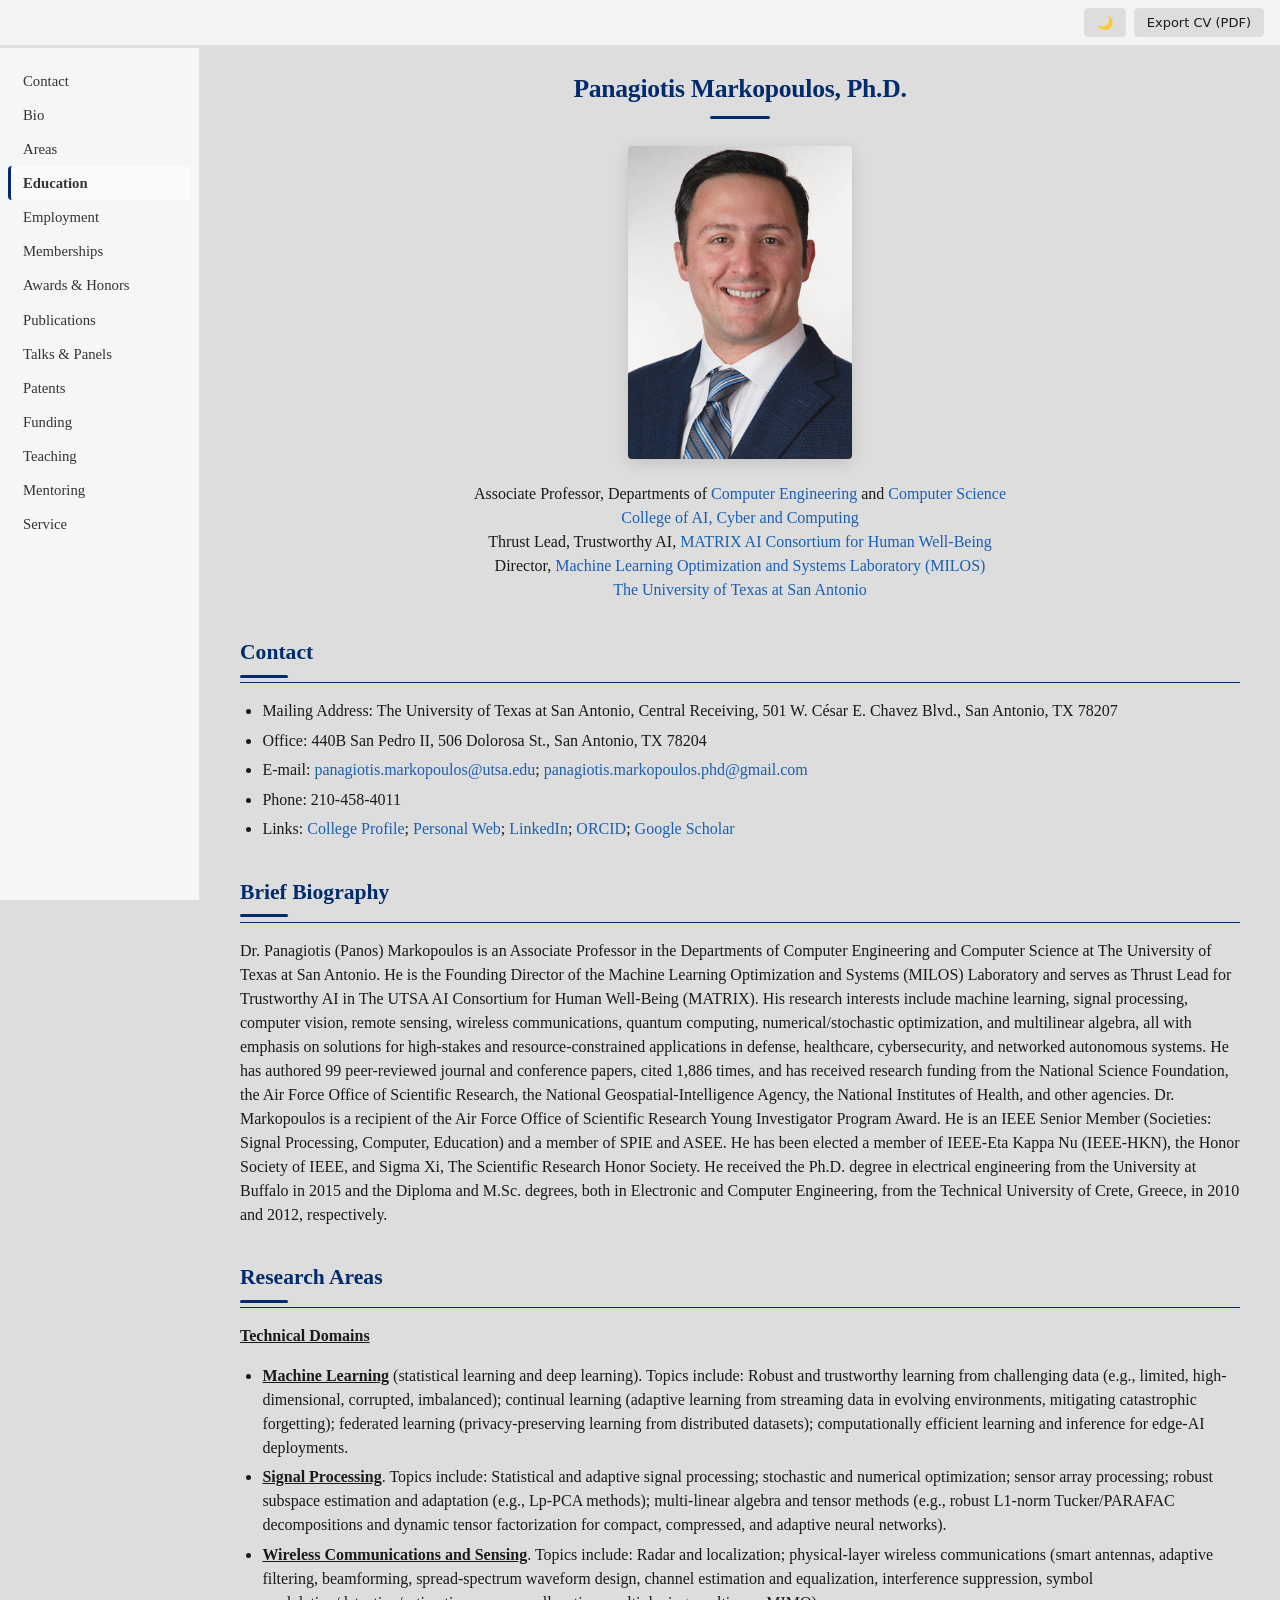
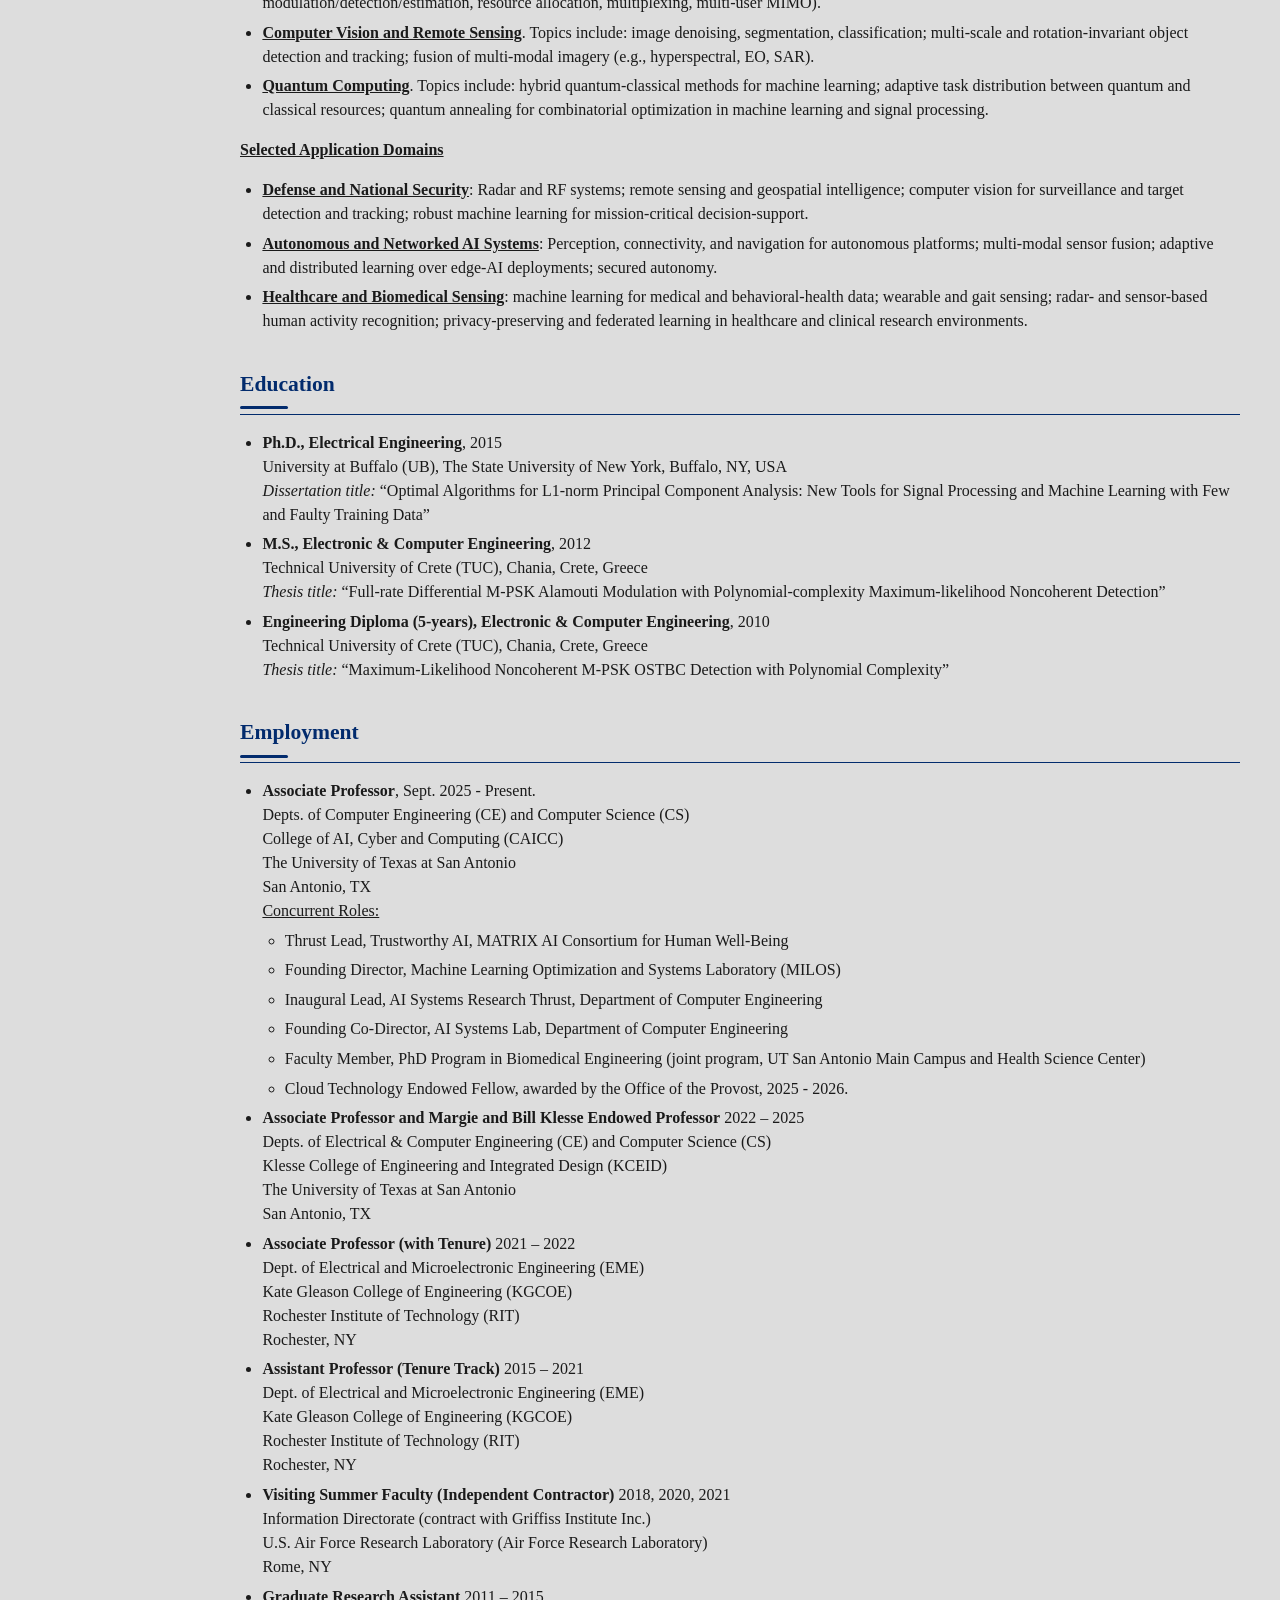
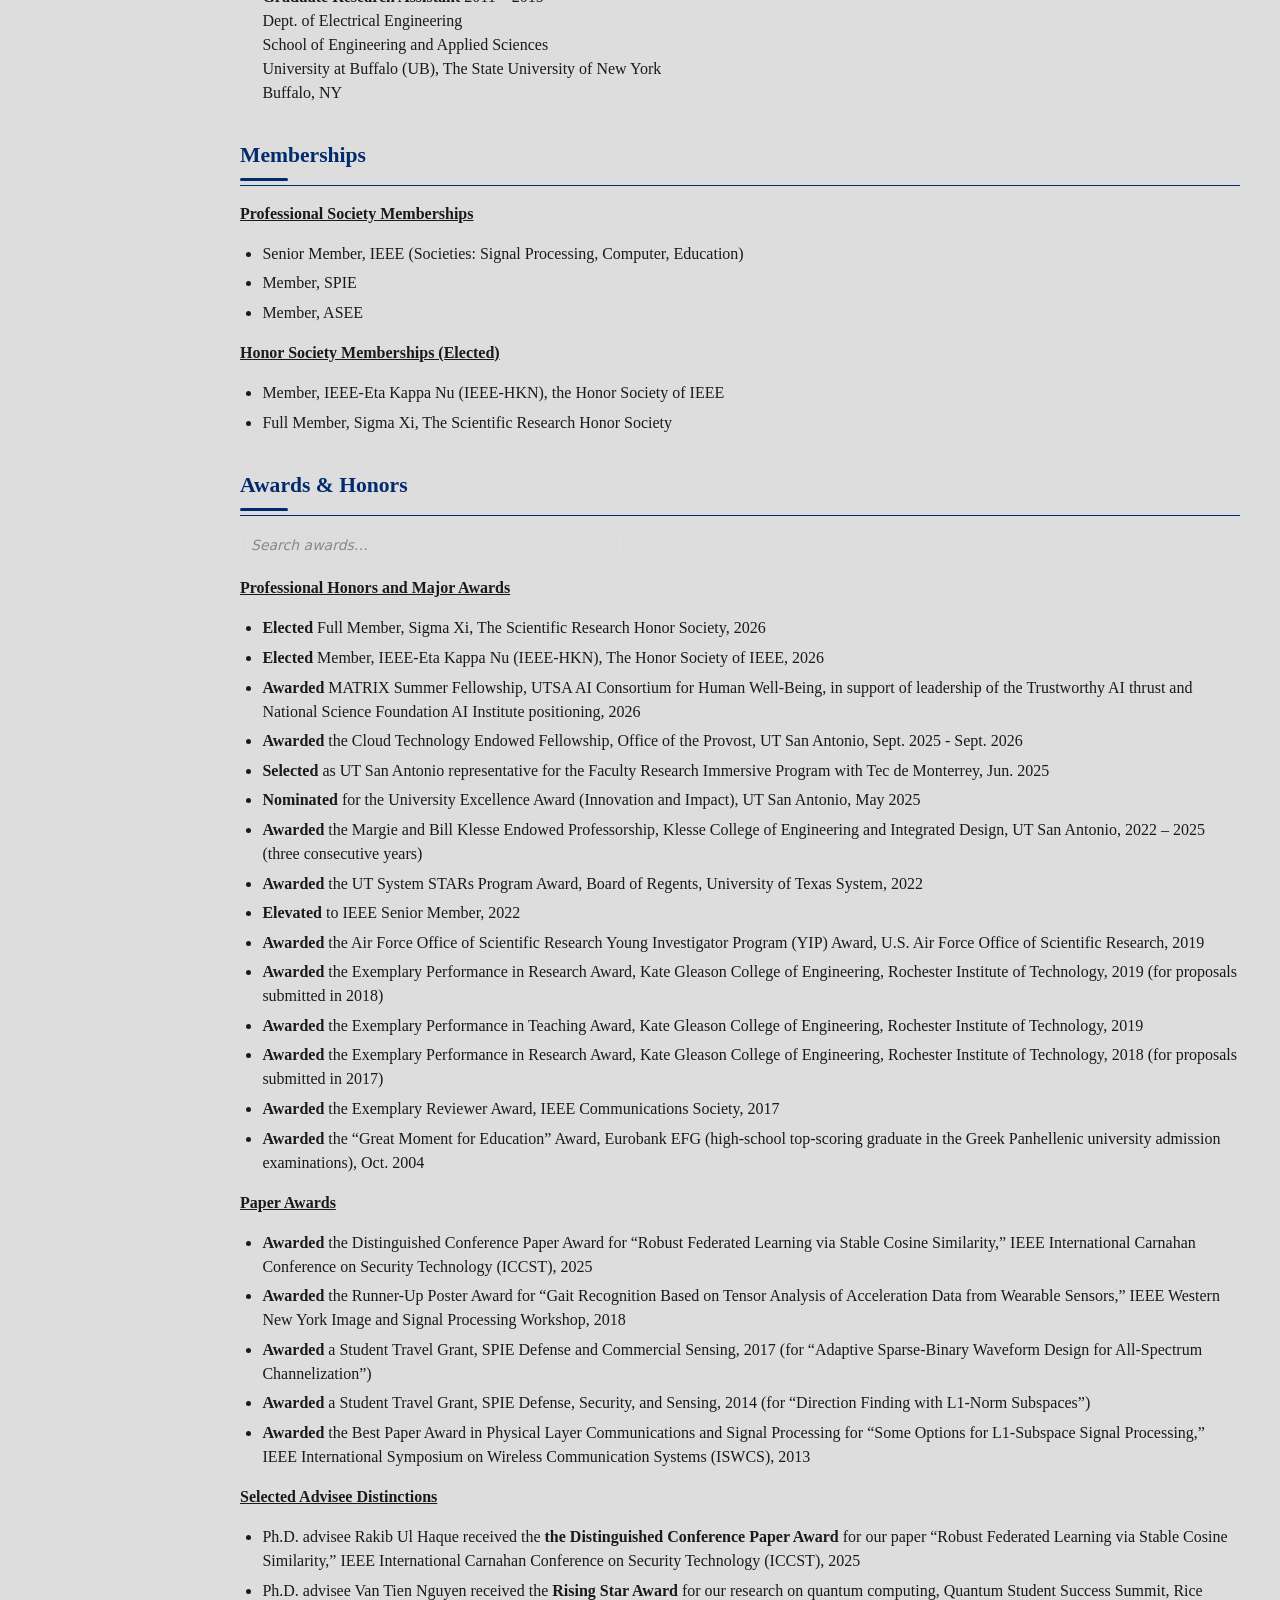
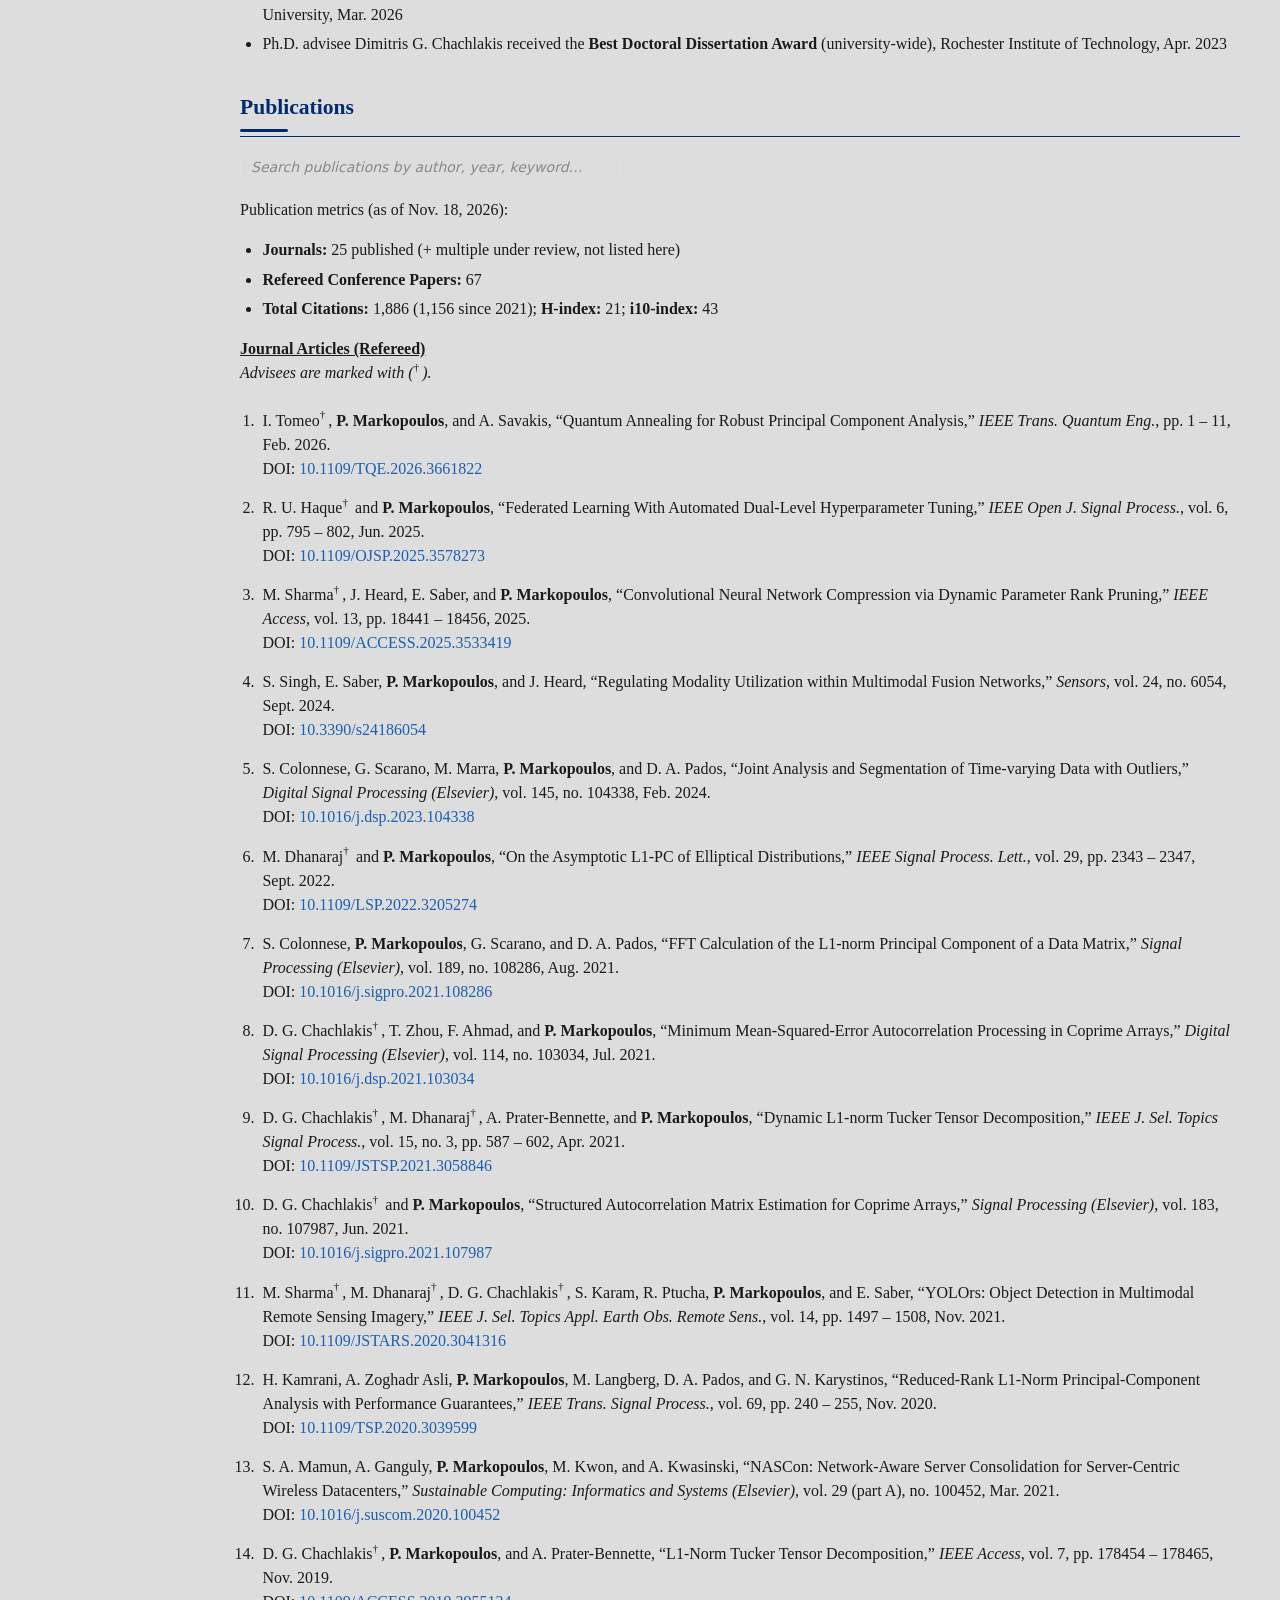
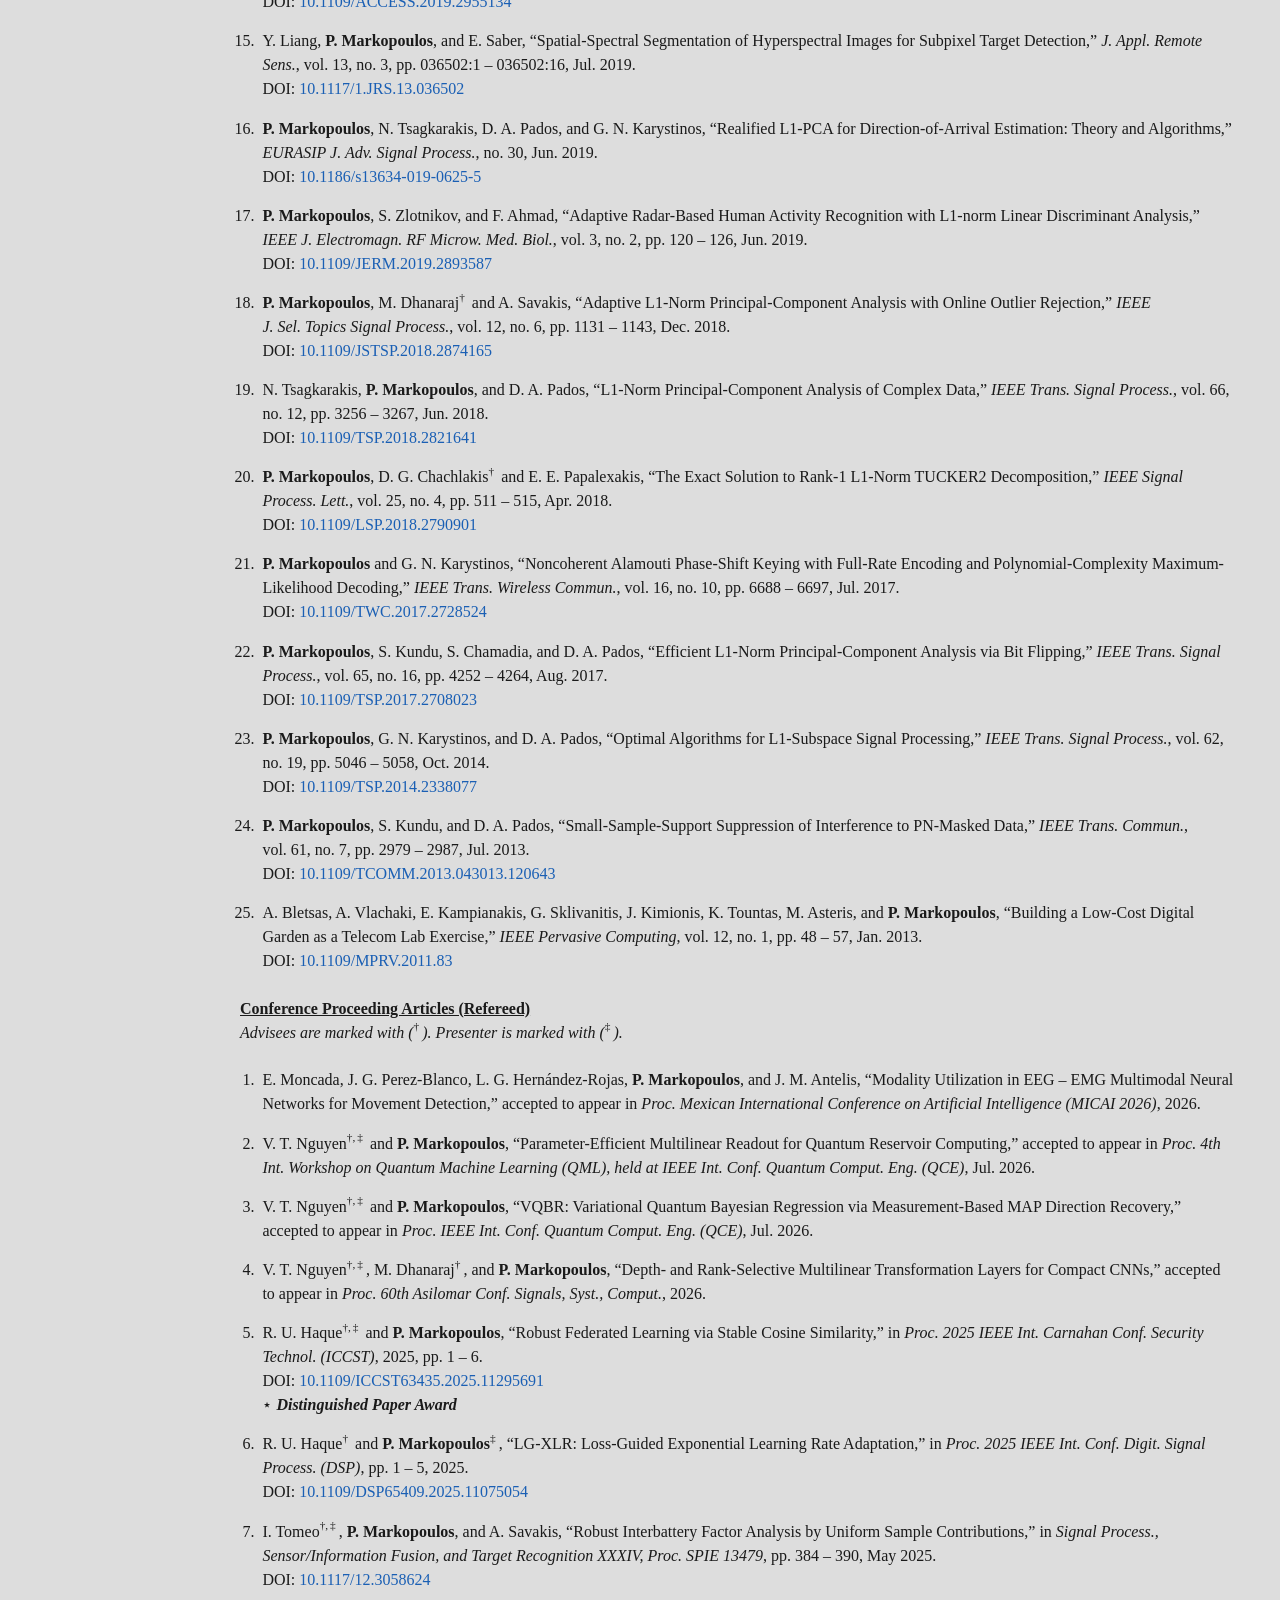
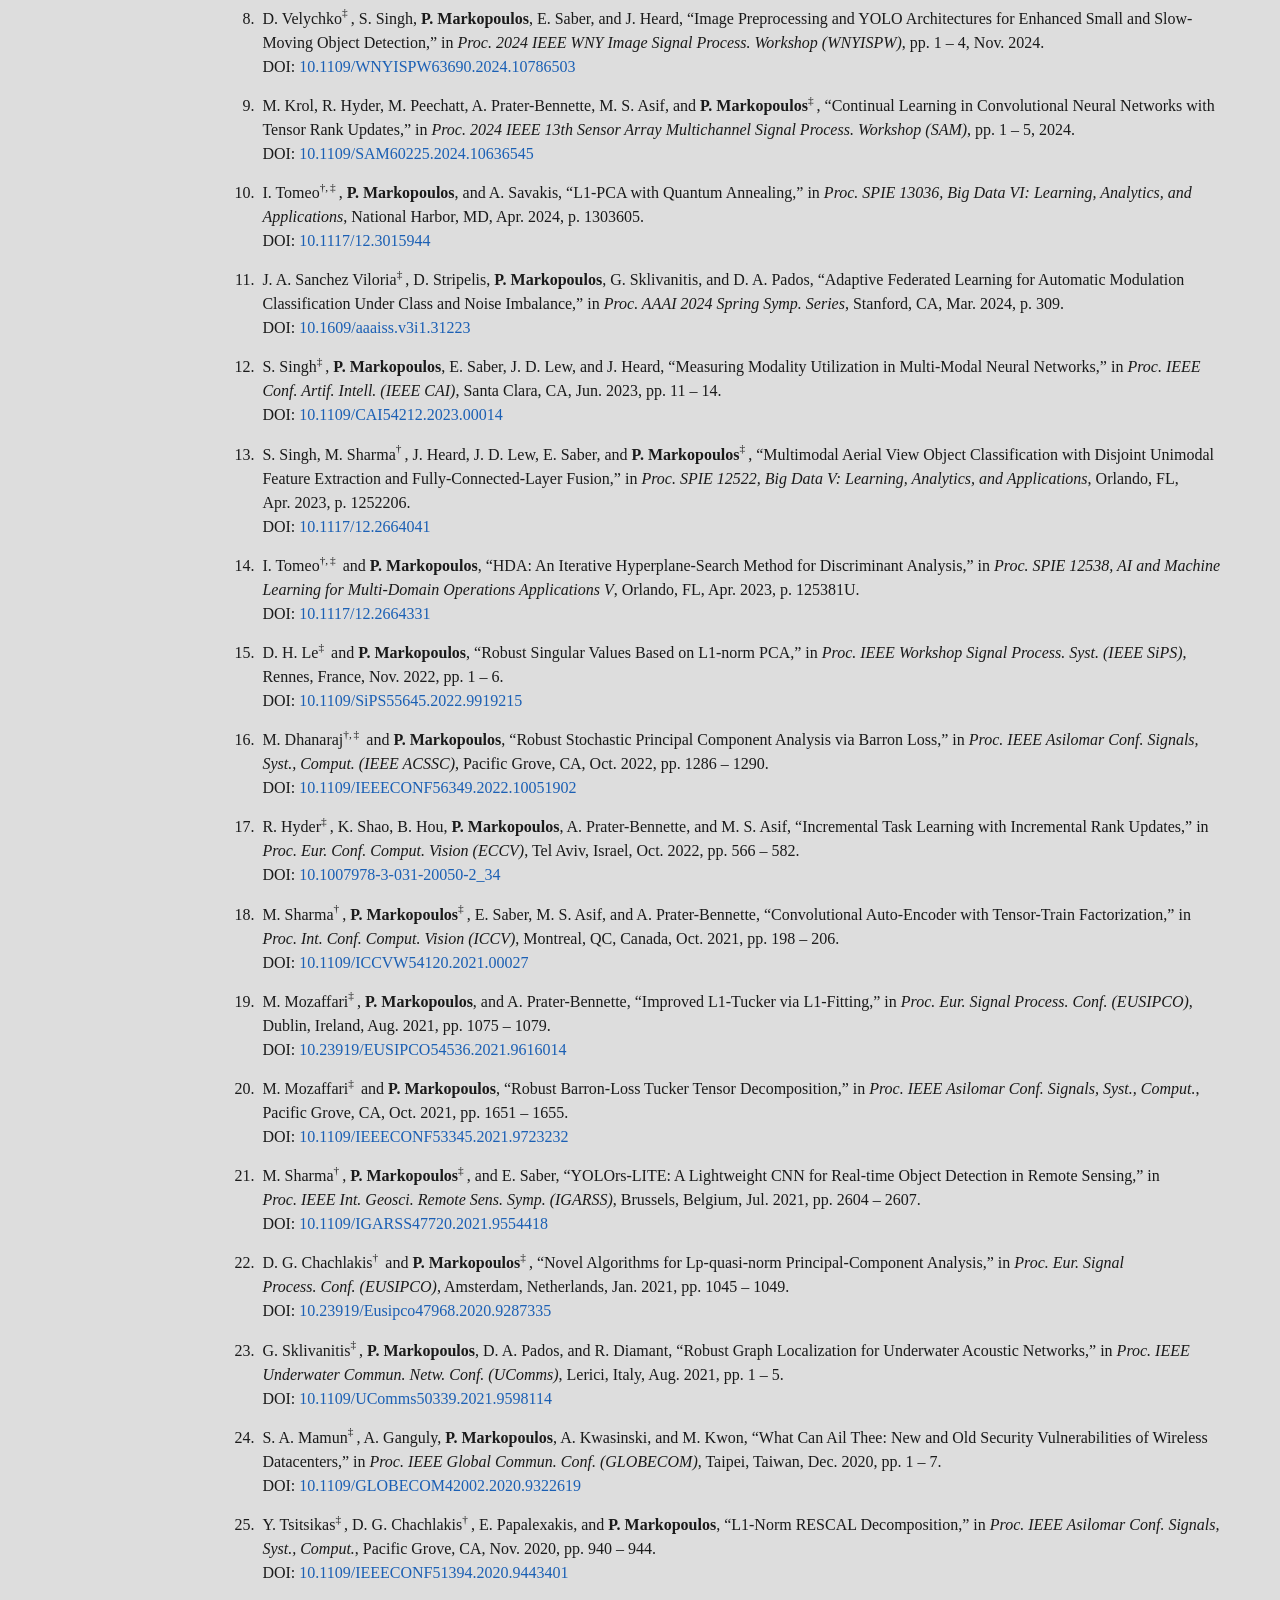
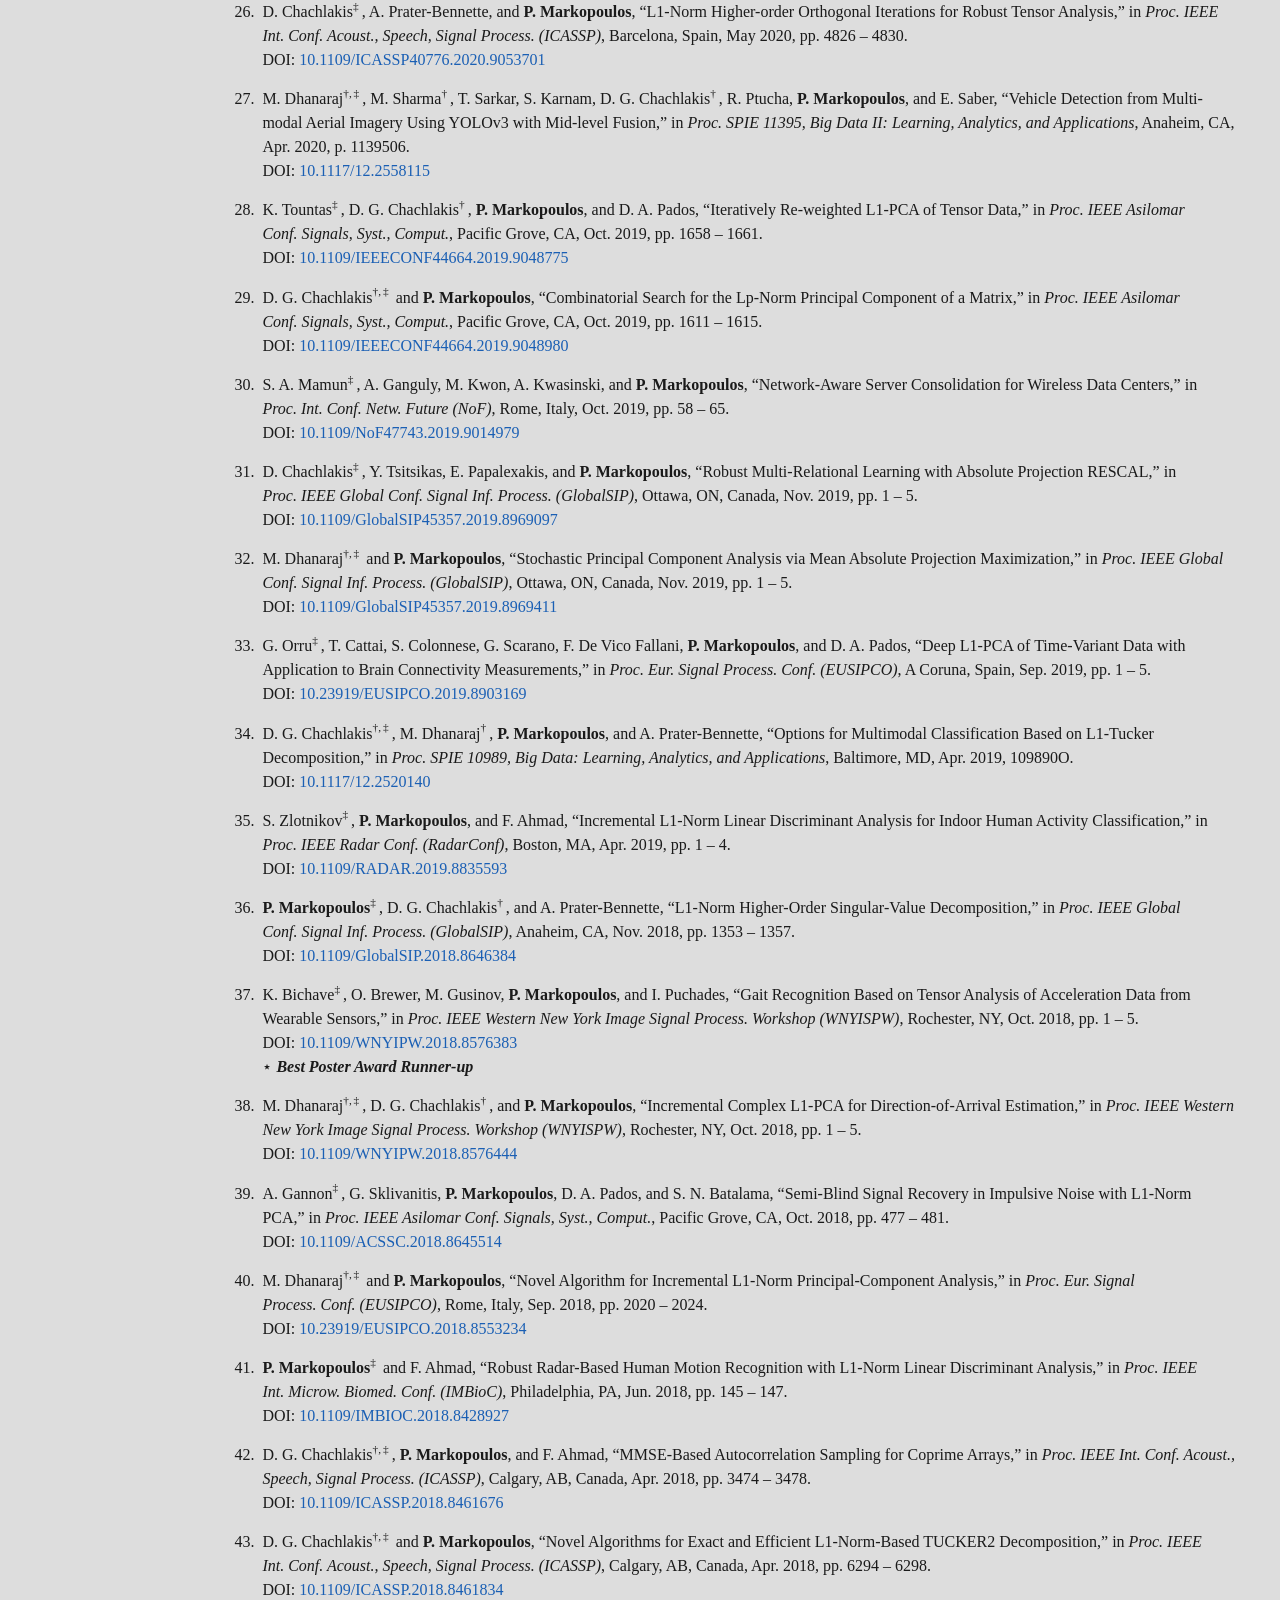
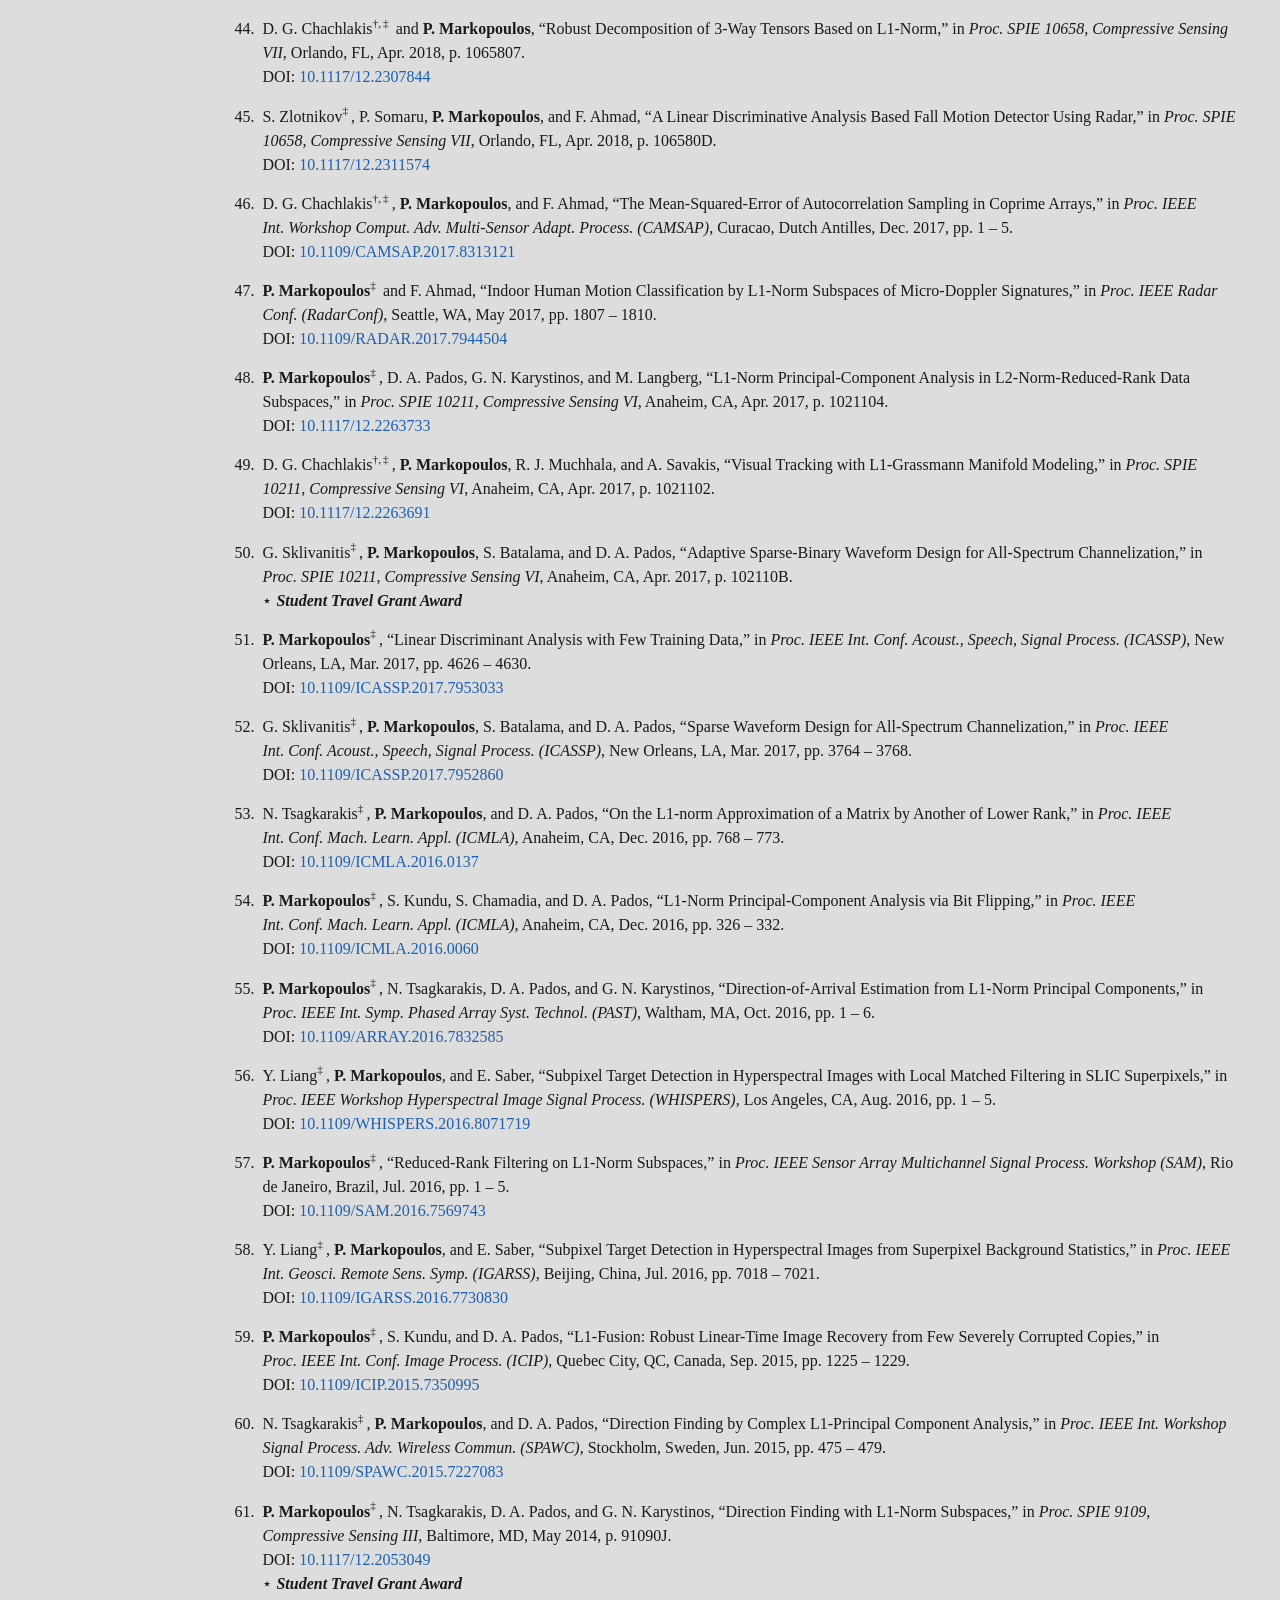
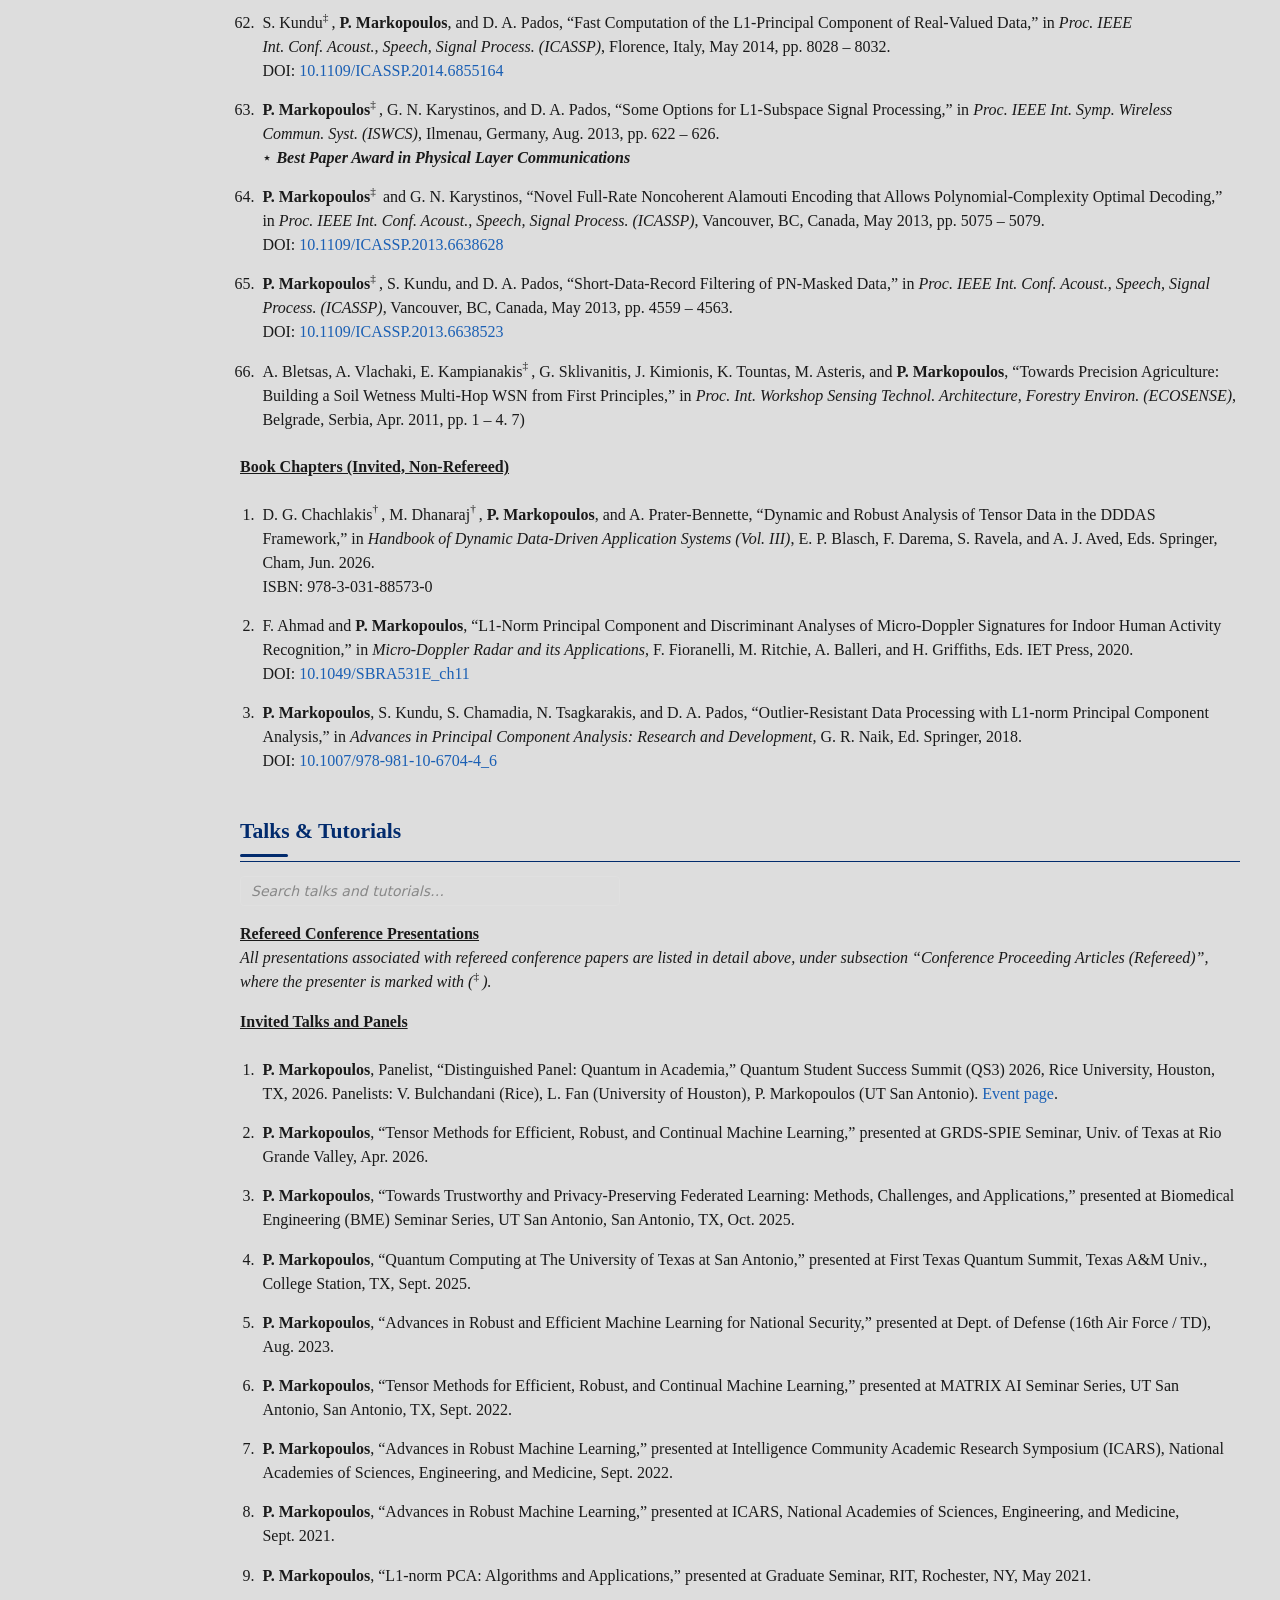
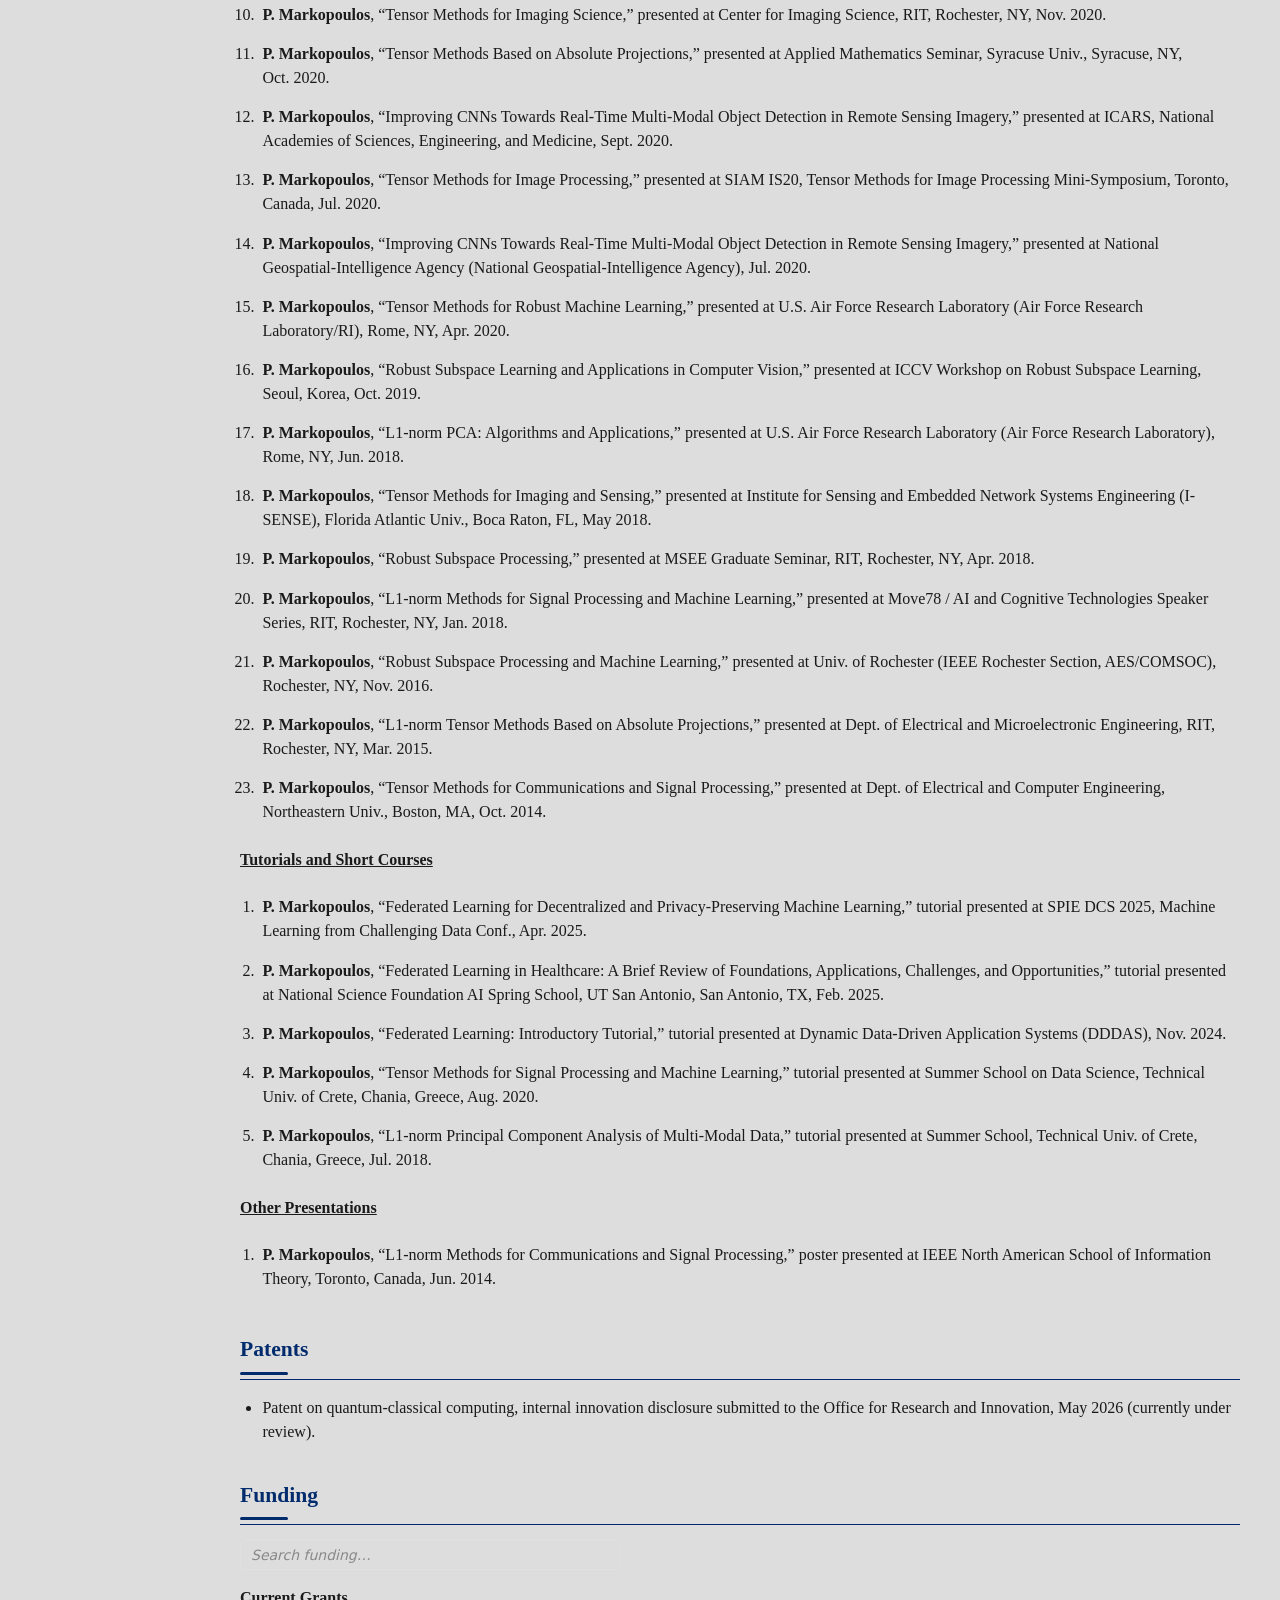
==== commit 15314c56: "Change background color from white to light gray" ====
--- a/index.html
+++ b/index.html
@@ -6,7 +6,7 @@
   <title>Panagiotis Markopoulos, Ph.D.</title>
   <style>
 :root {
-  --bg: #ffffff;
+  --bg: #dddddd;
   --text: #1a1a1a;
   --heading: #022b6d;
   --link: #1a5fb4;
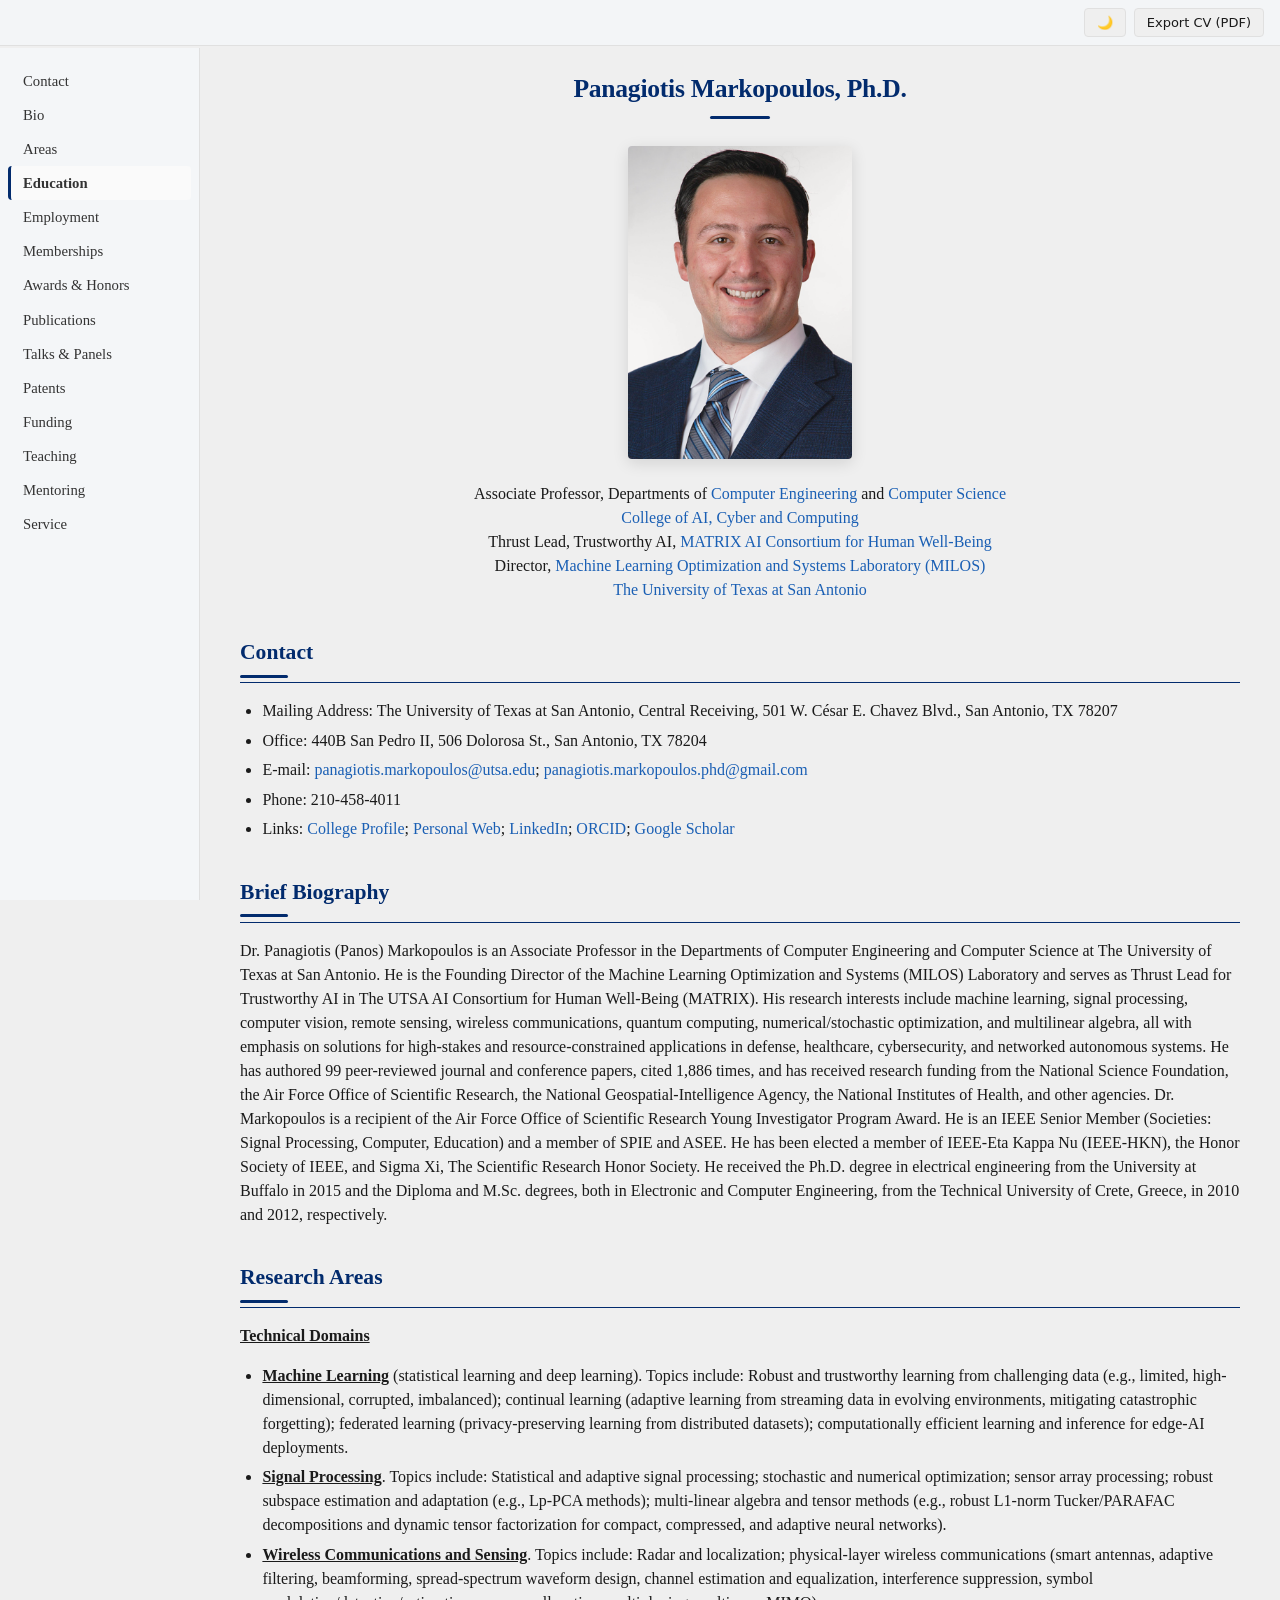
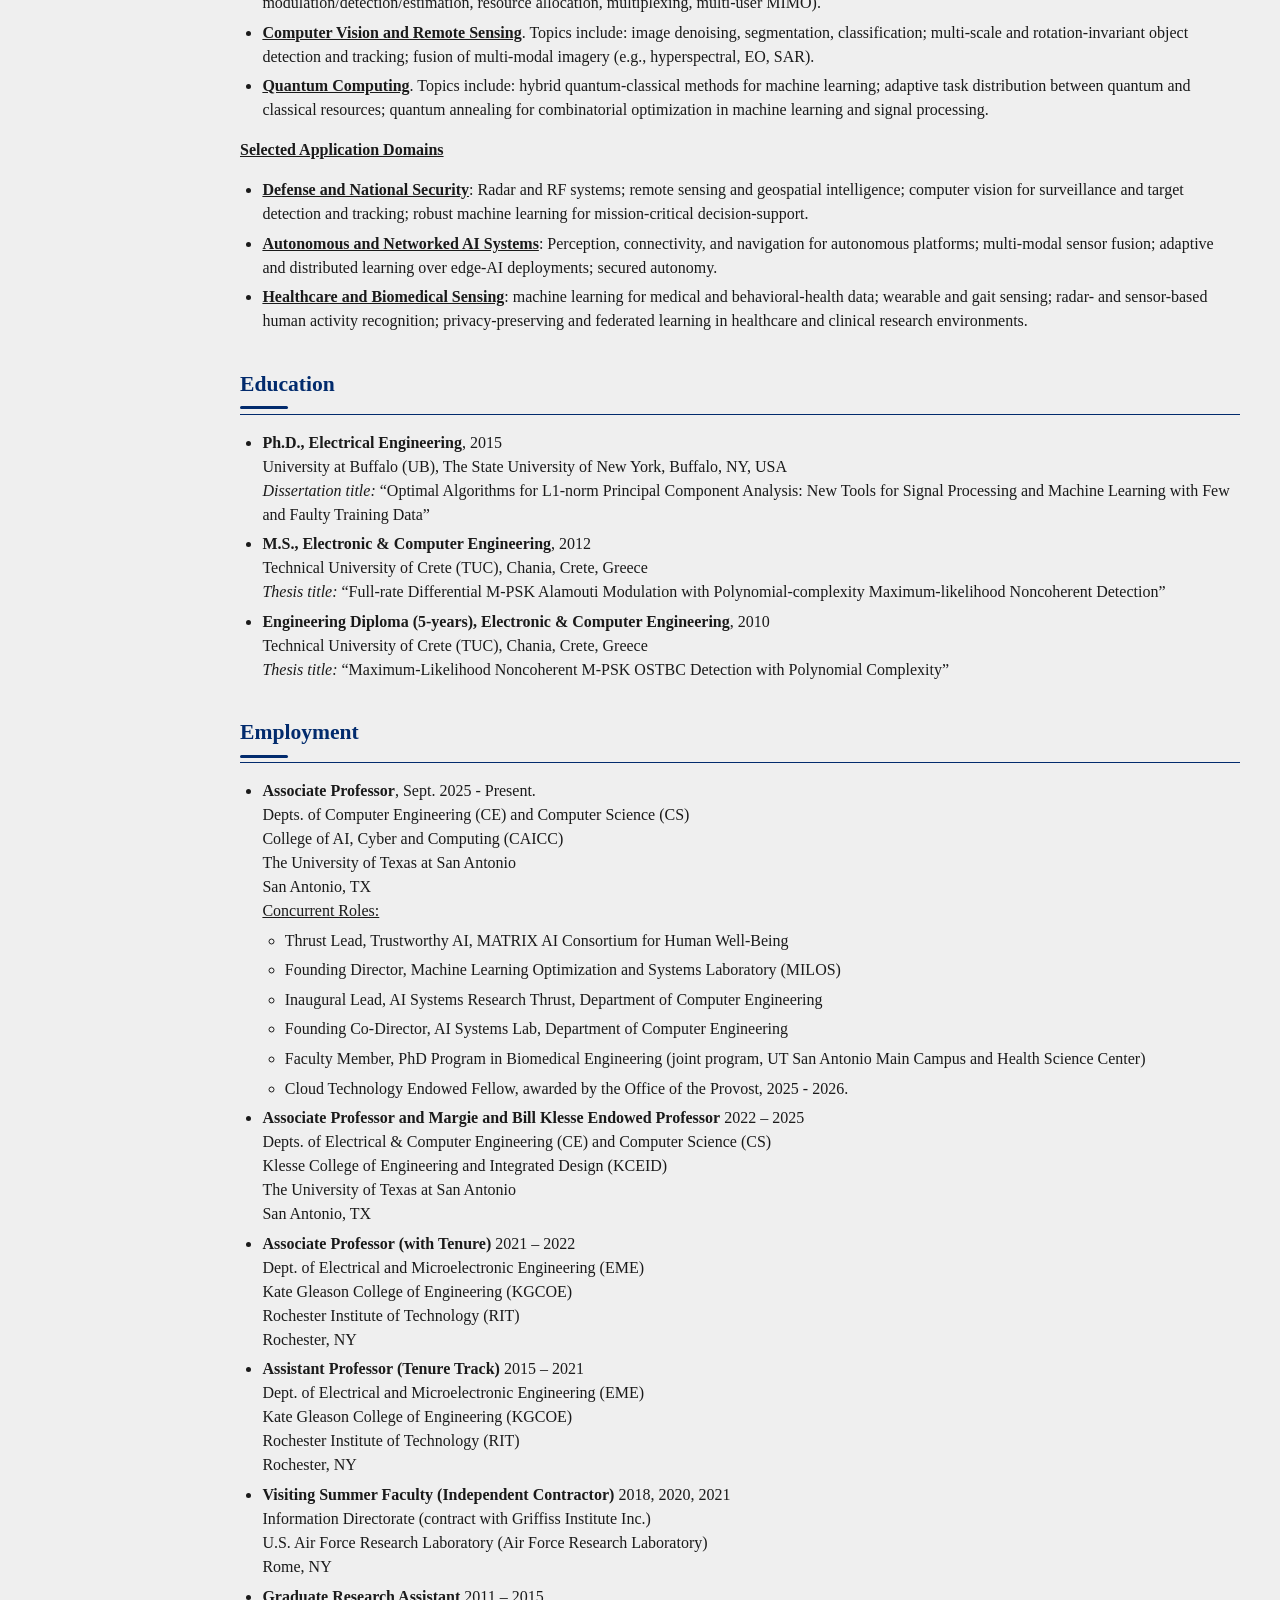
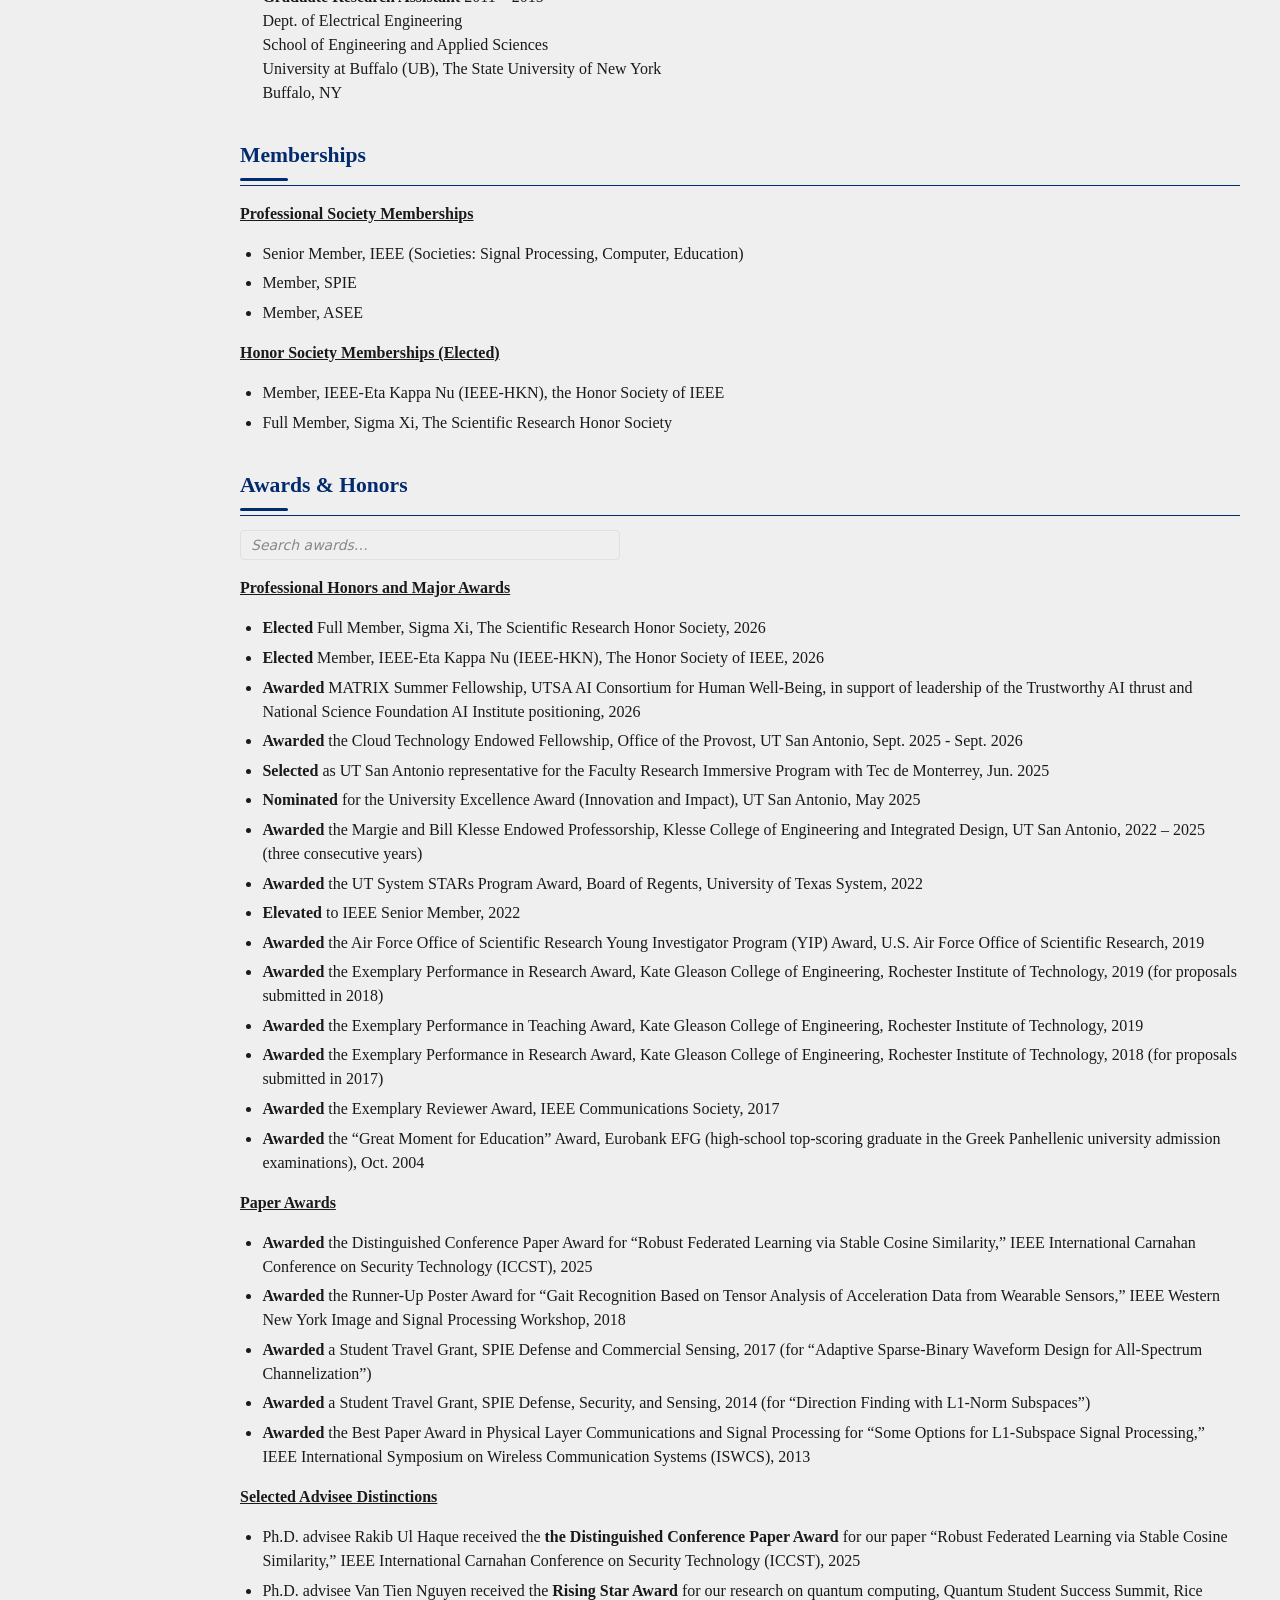
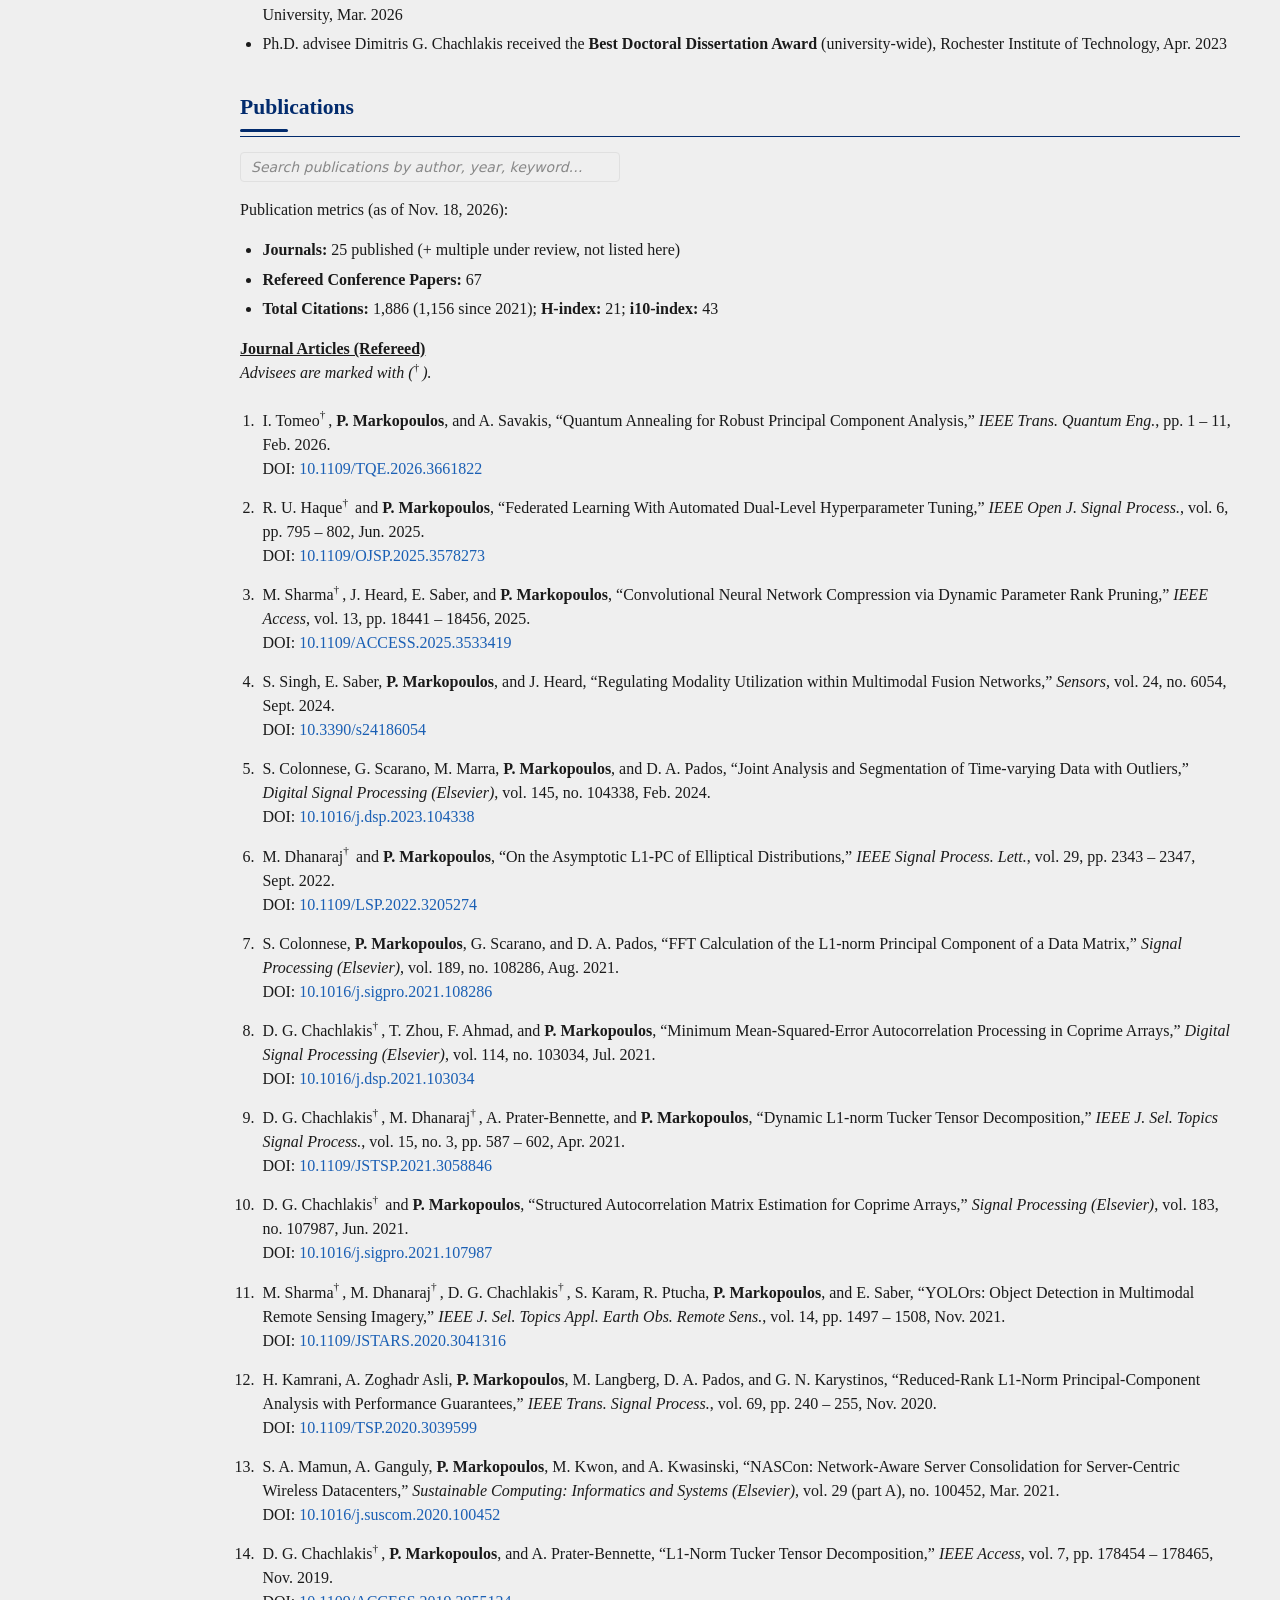
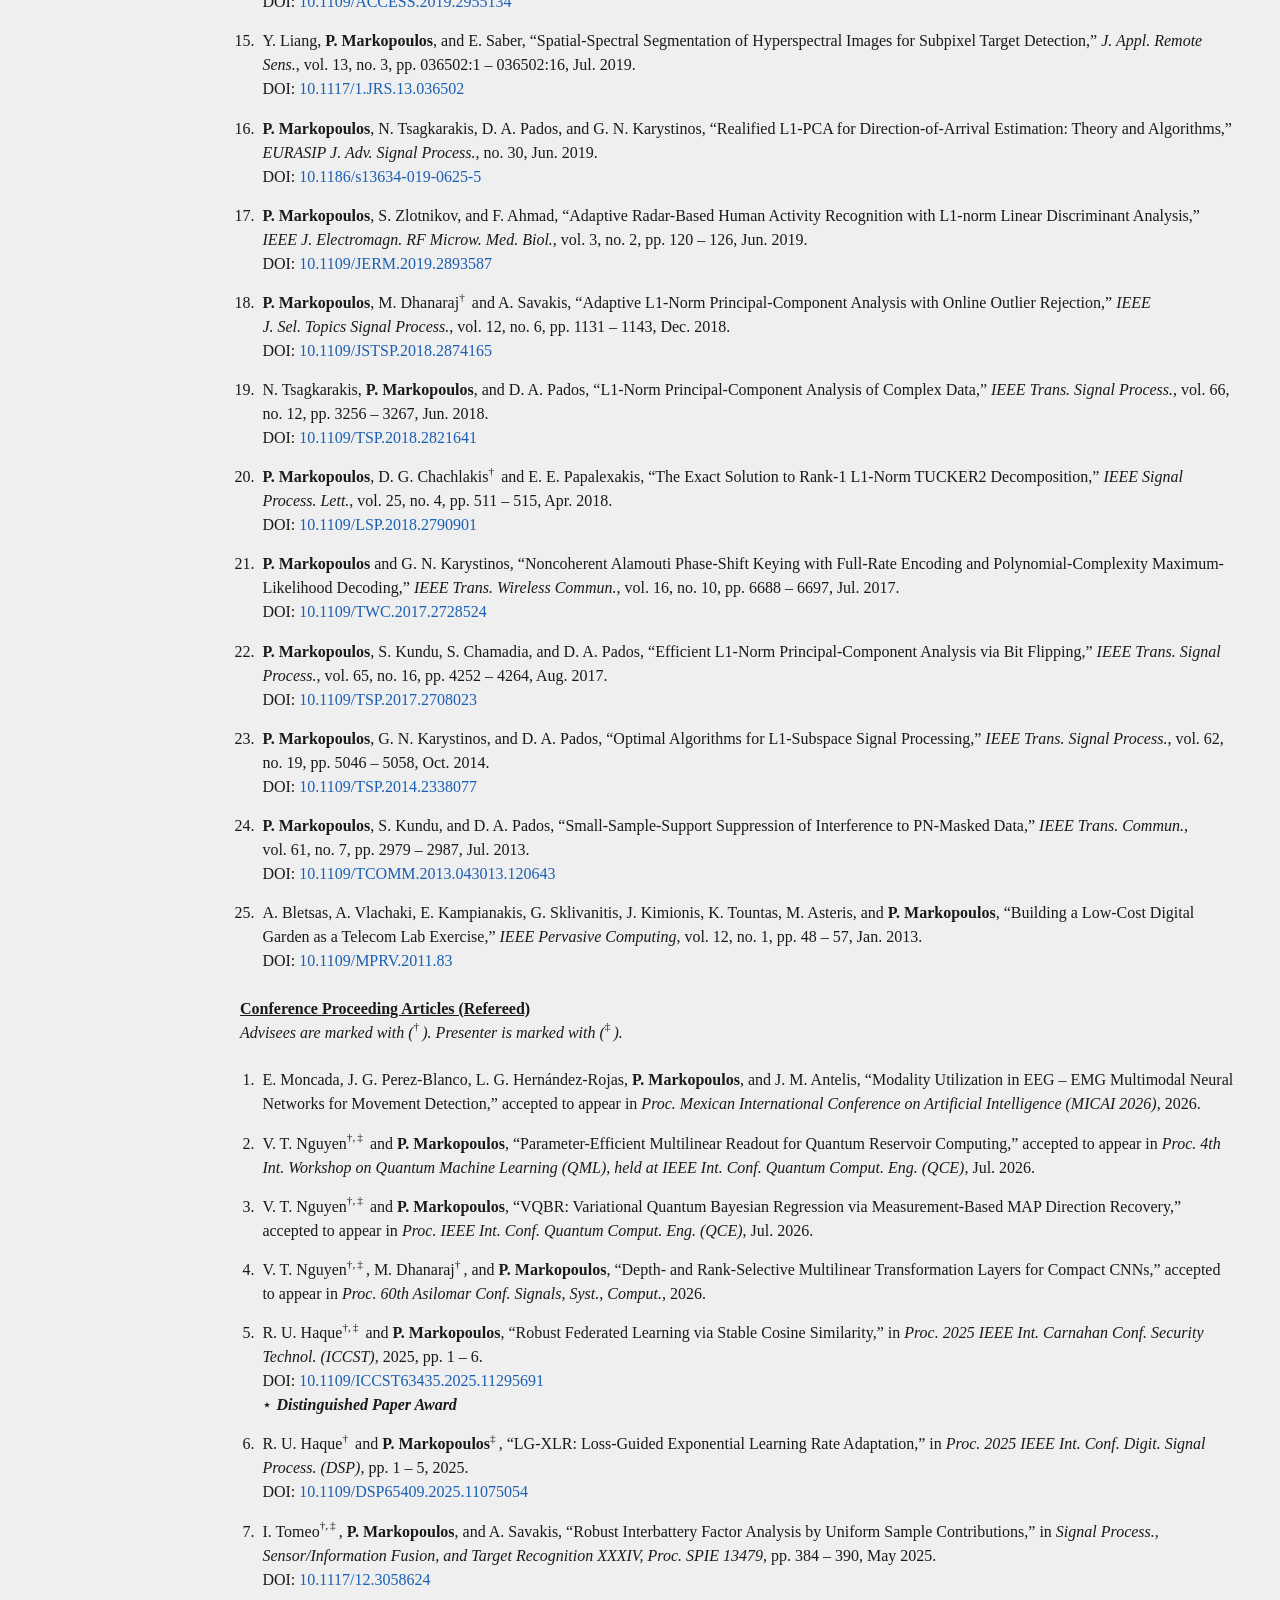
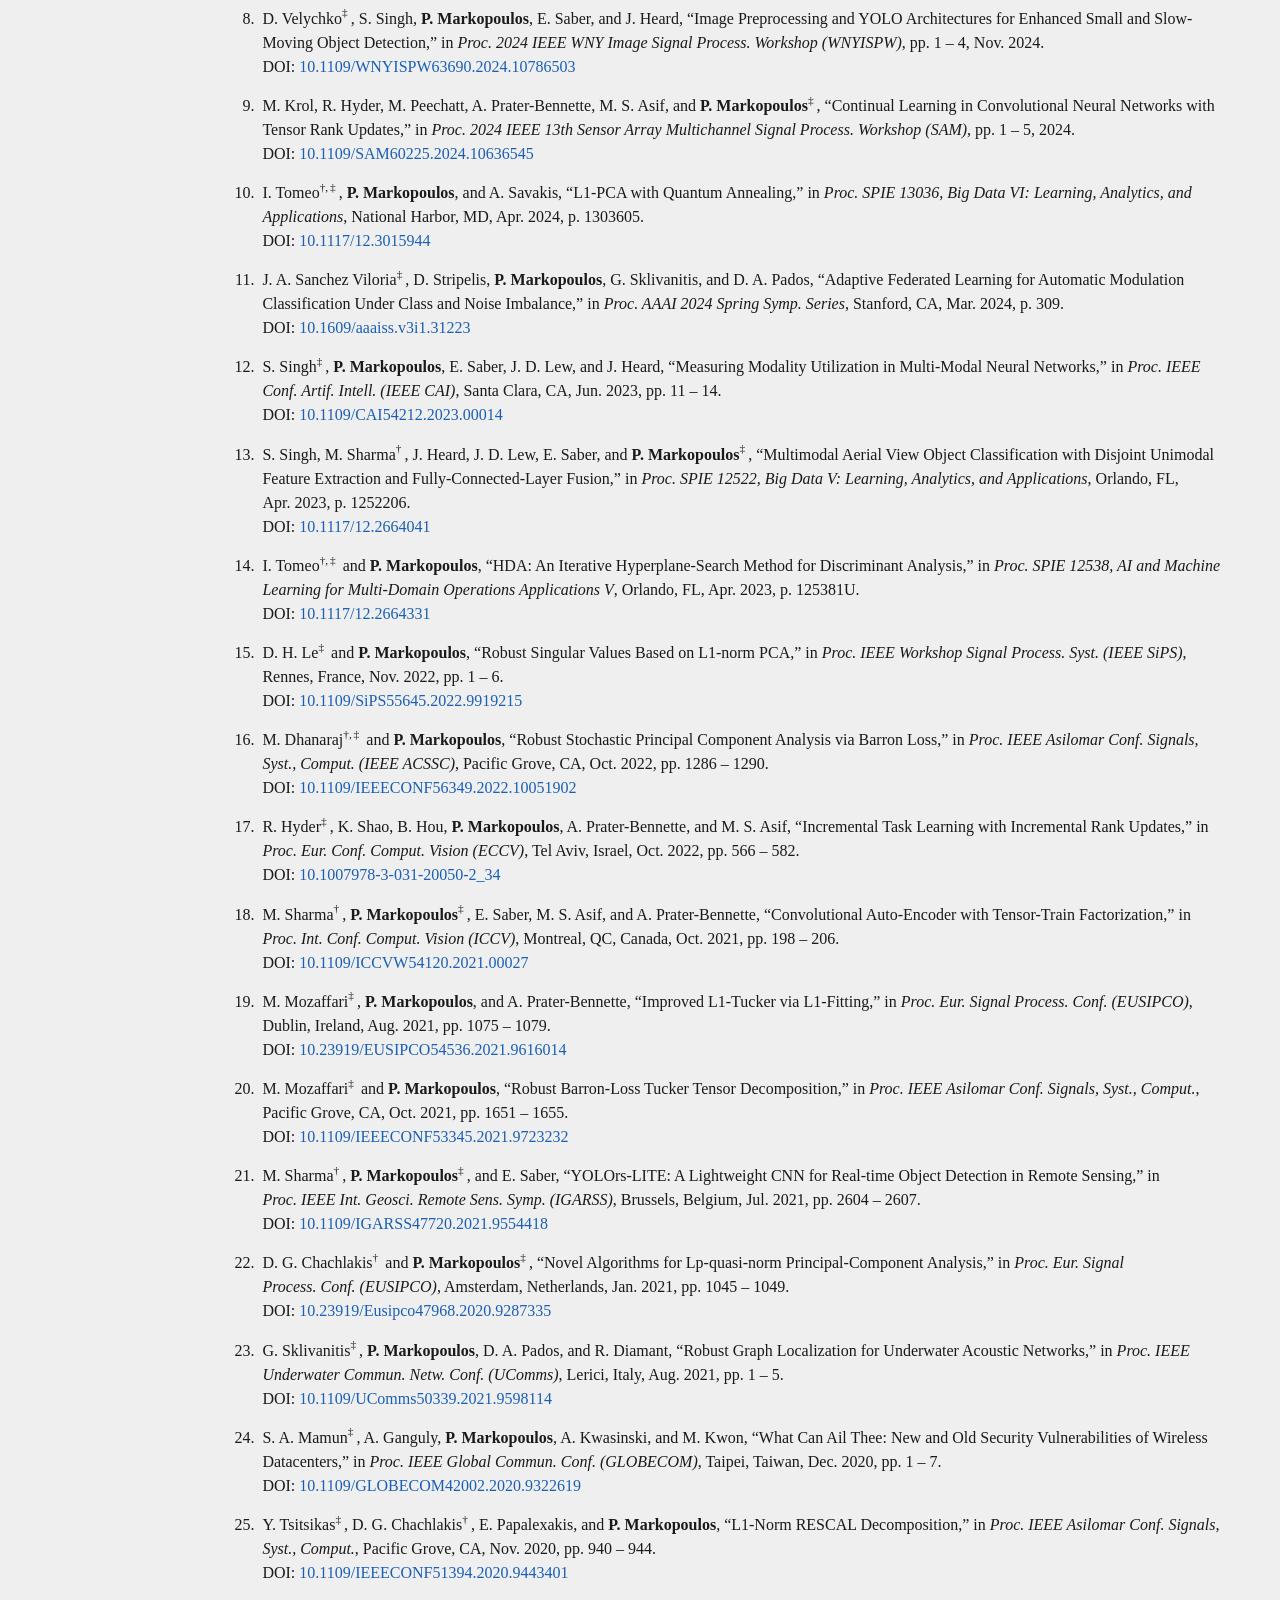
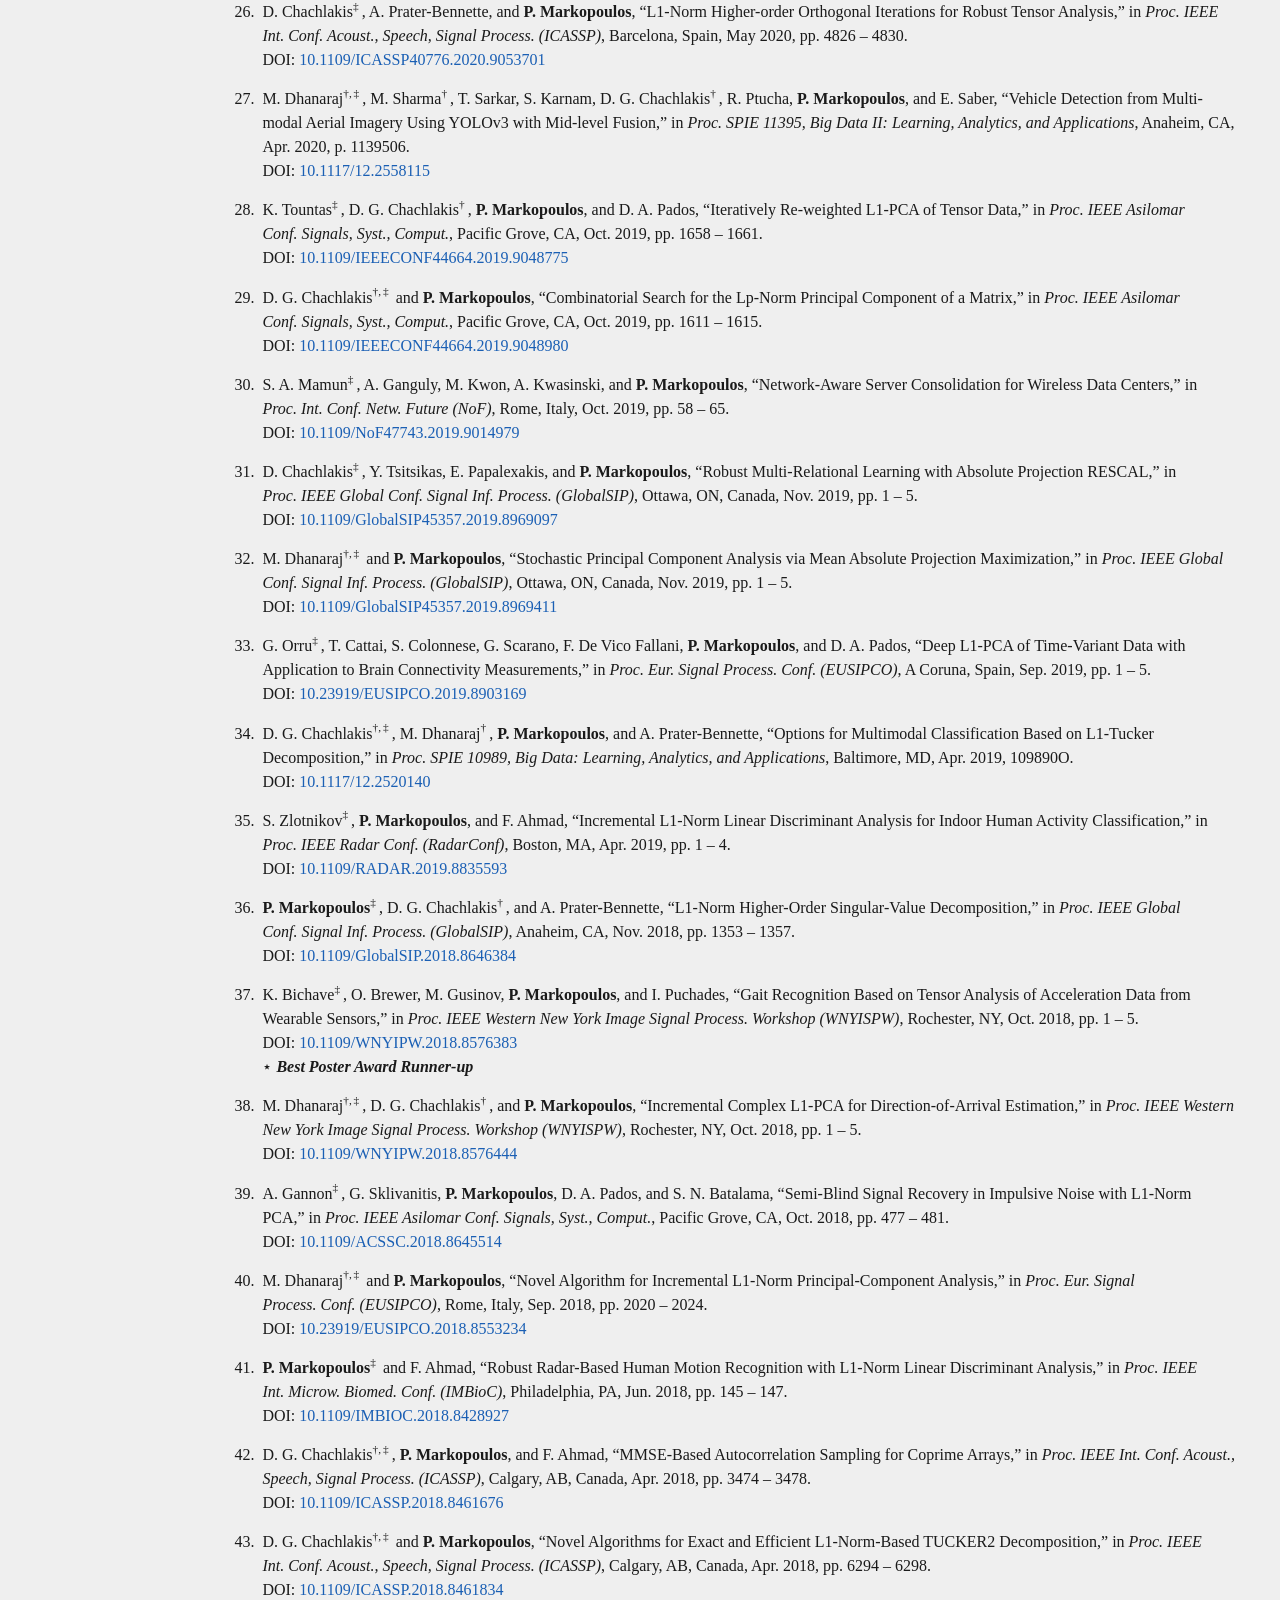
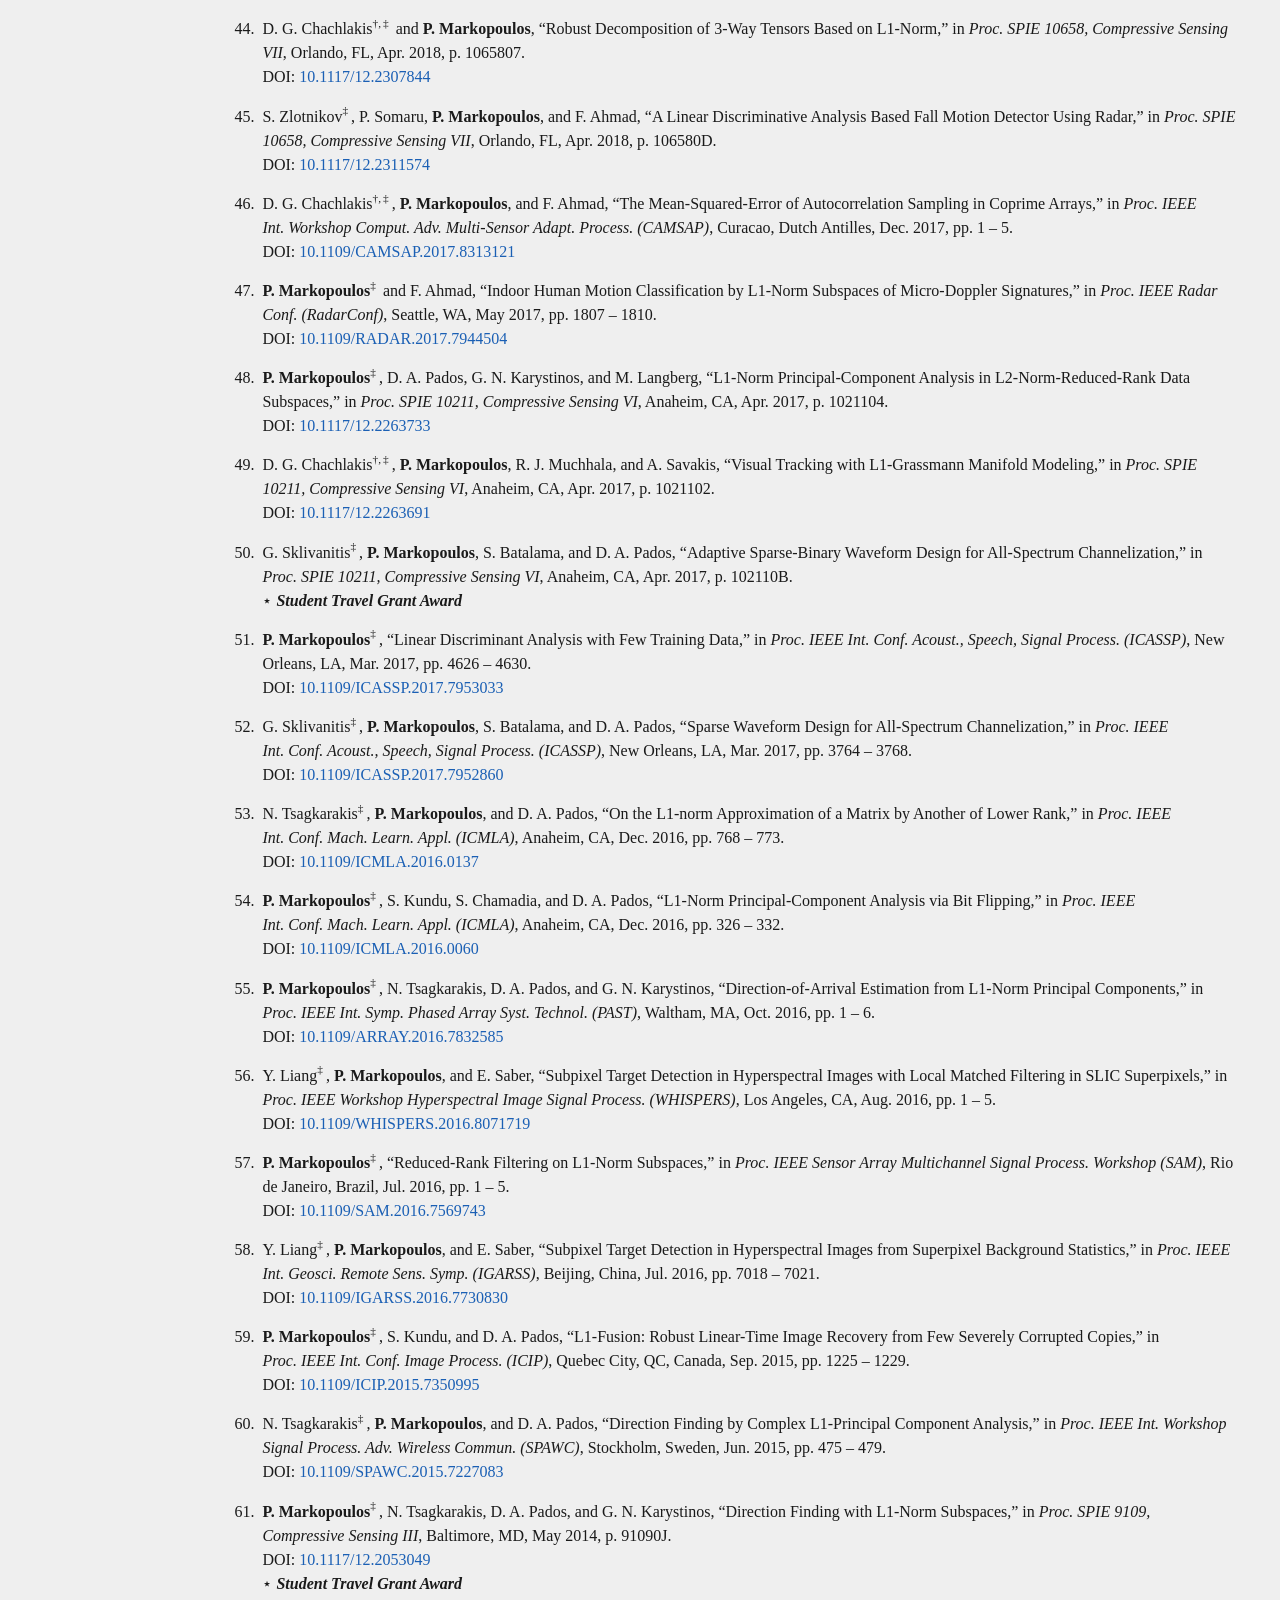
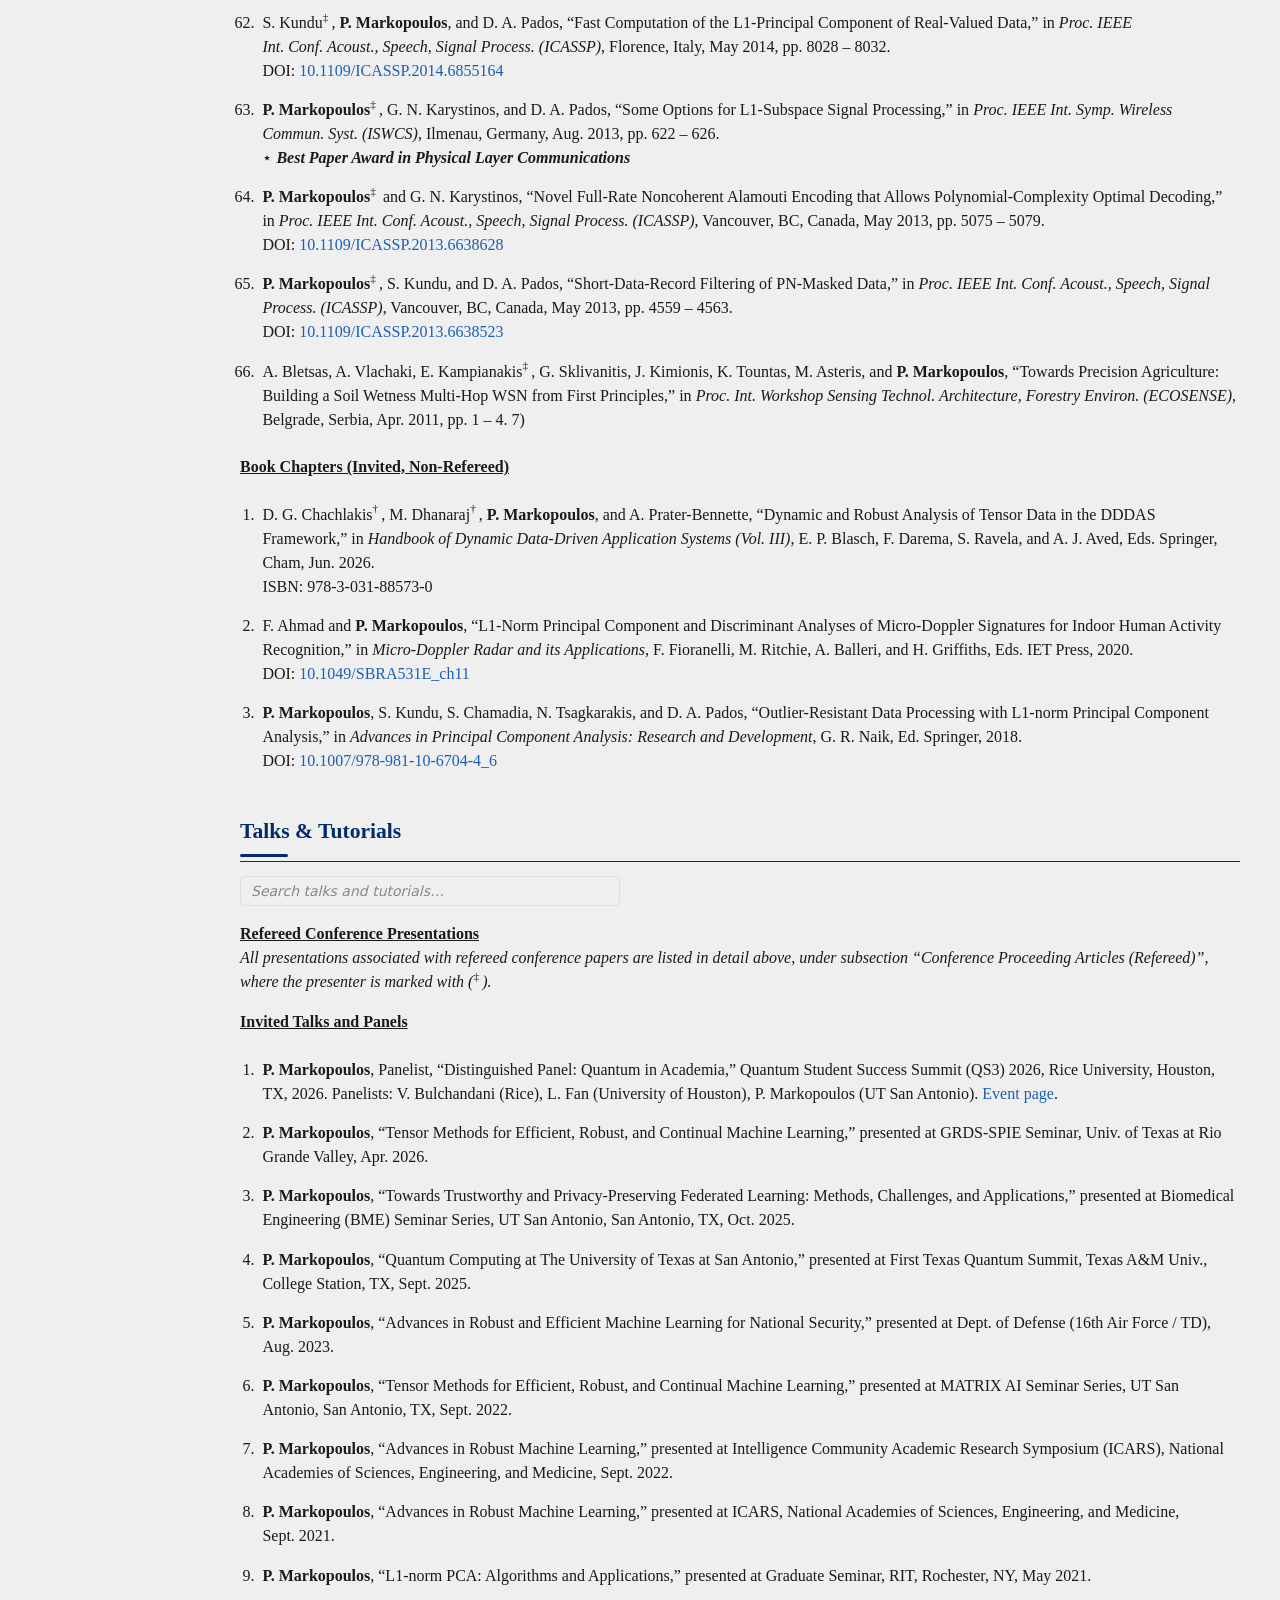
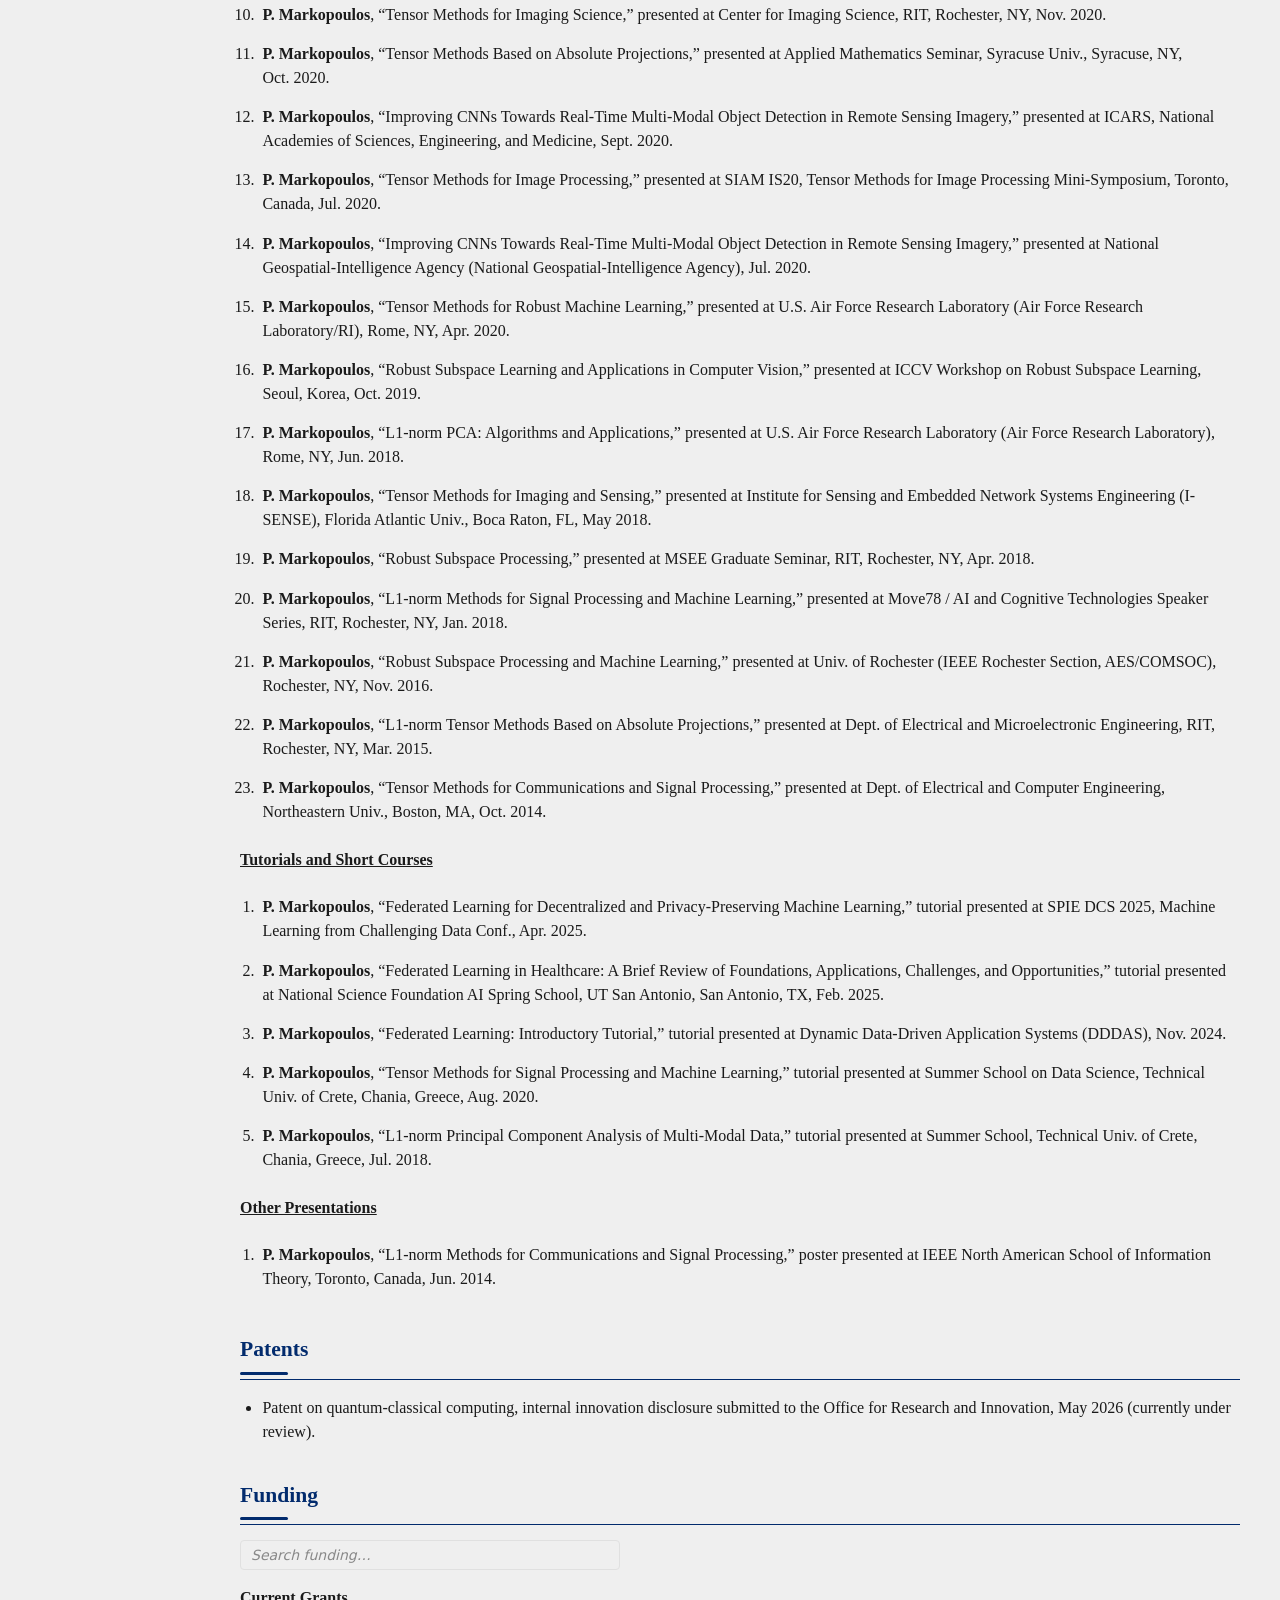
==== commit eca030e9: "Change background color variable in CSS" ====
--- a/index.html
+++ b/index.html
@@ -6,7 +6,7 @@
   <title>Panagiotis Markopoulos, Ph.D.</title>
   <style>
 :root {
-  --bg: #dddddd;
+  --bg: #efefef;
   --text: #1a1a1a;
   --heading: #022b6d;
   --link: #1a5fb4;
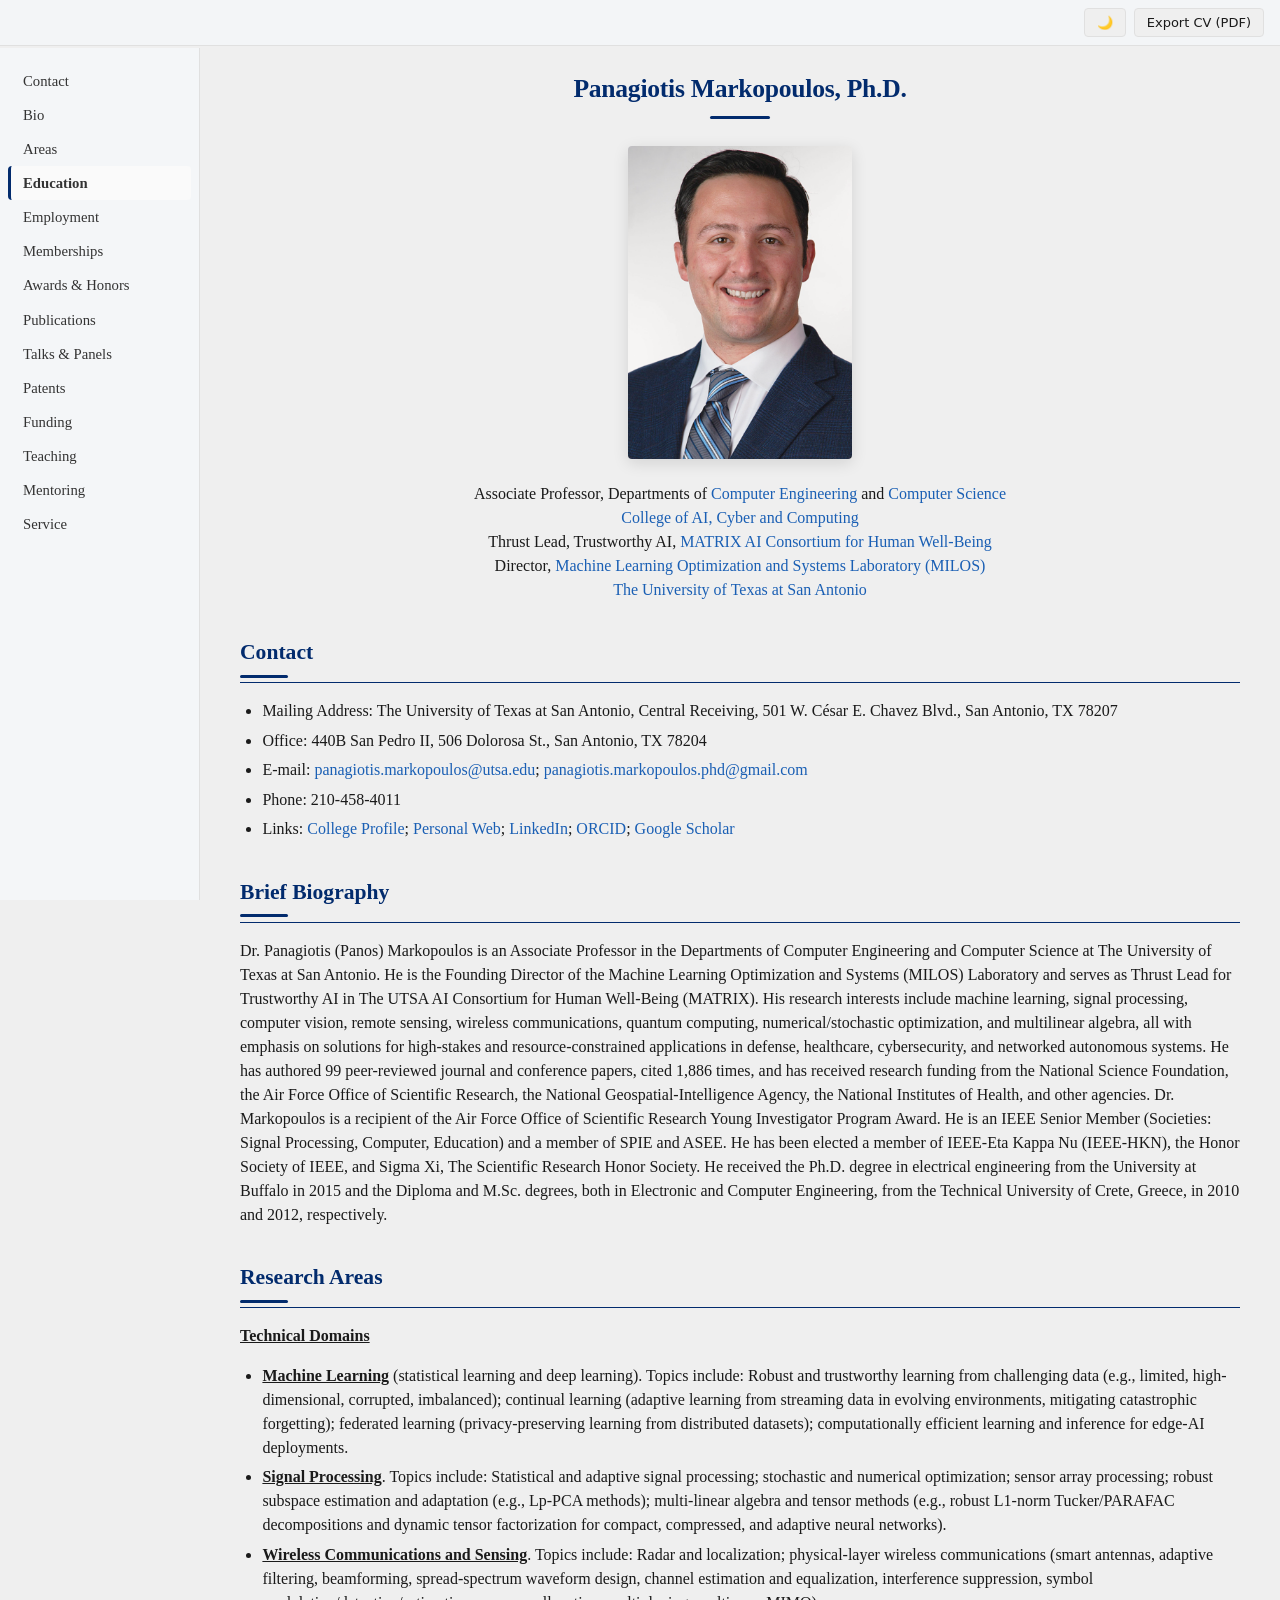
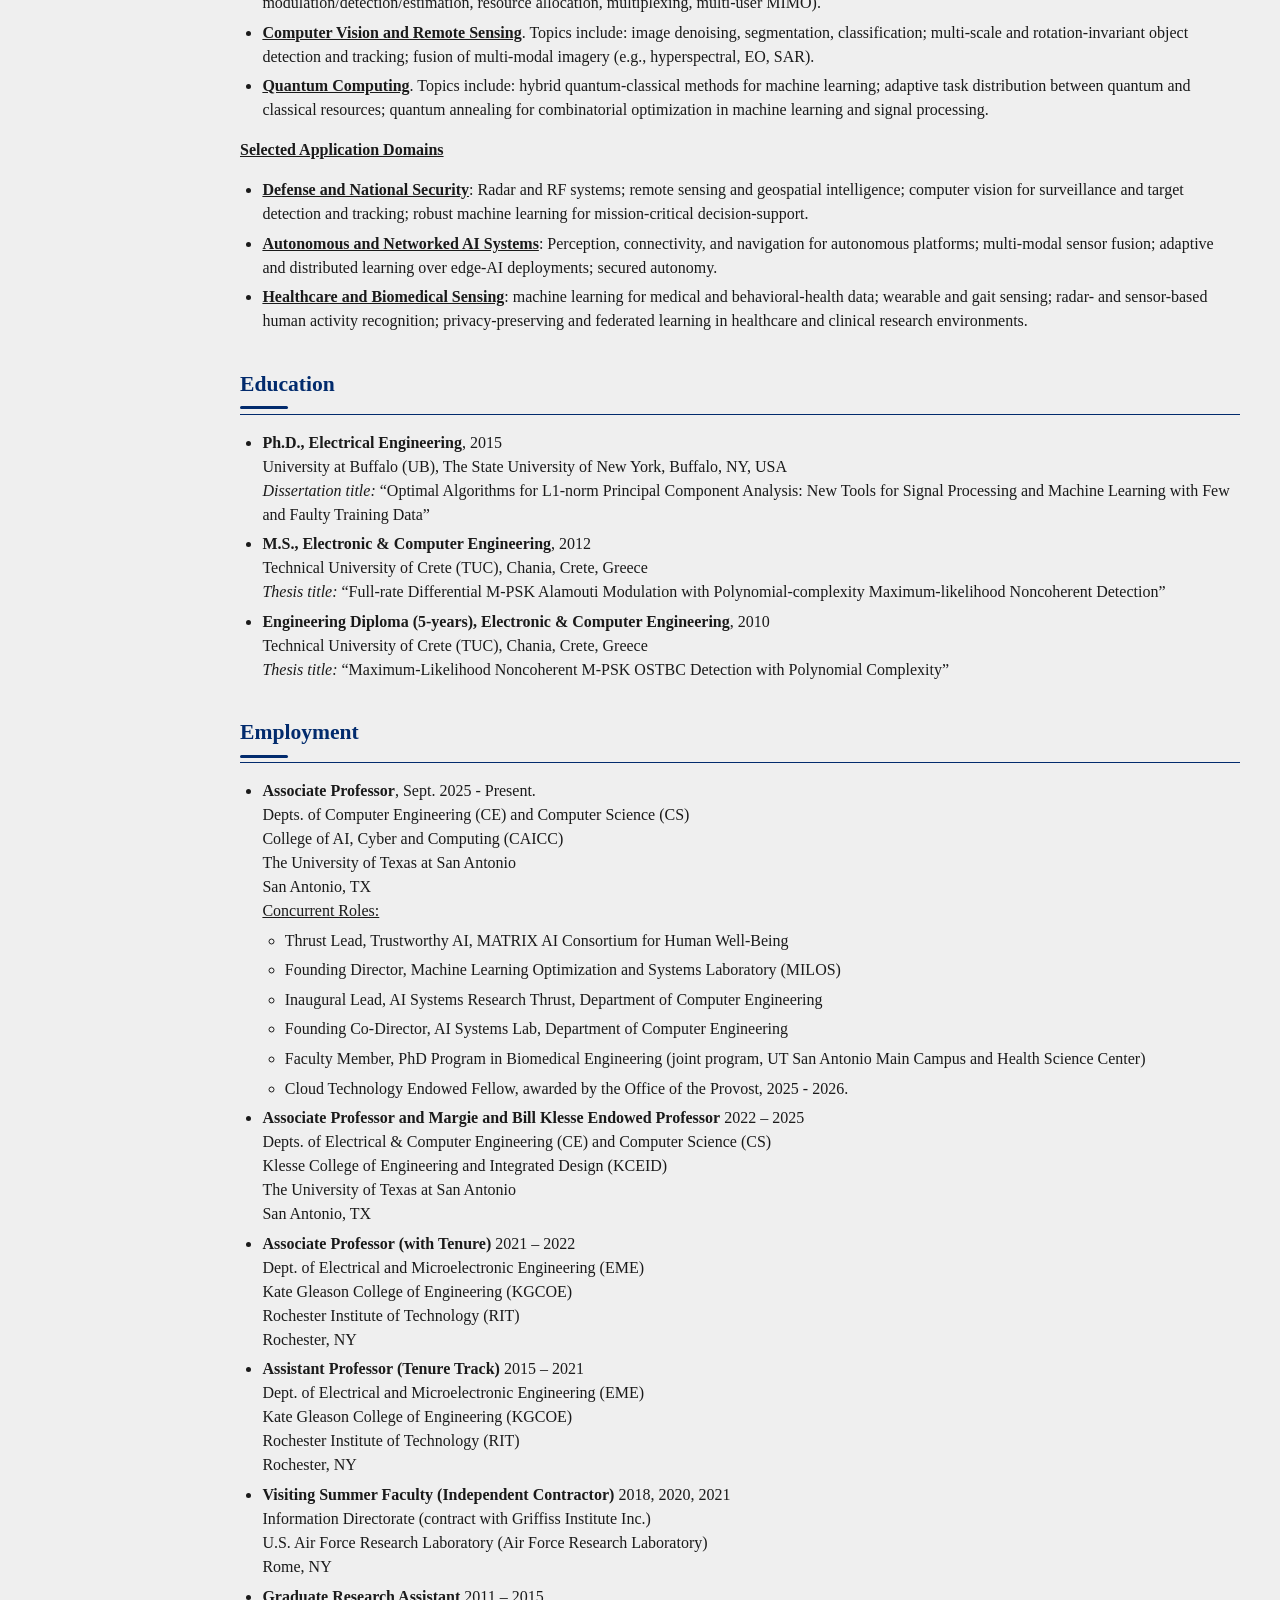
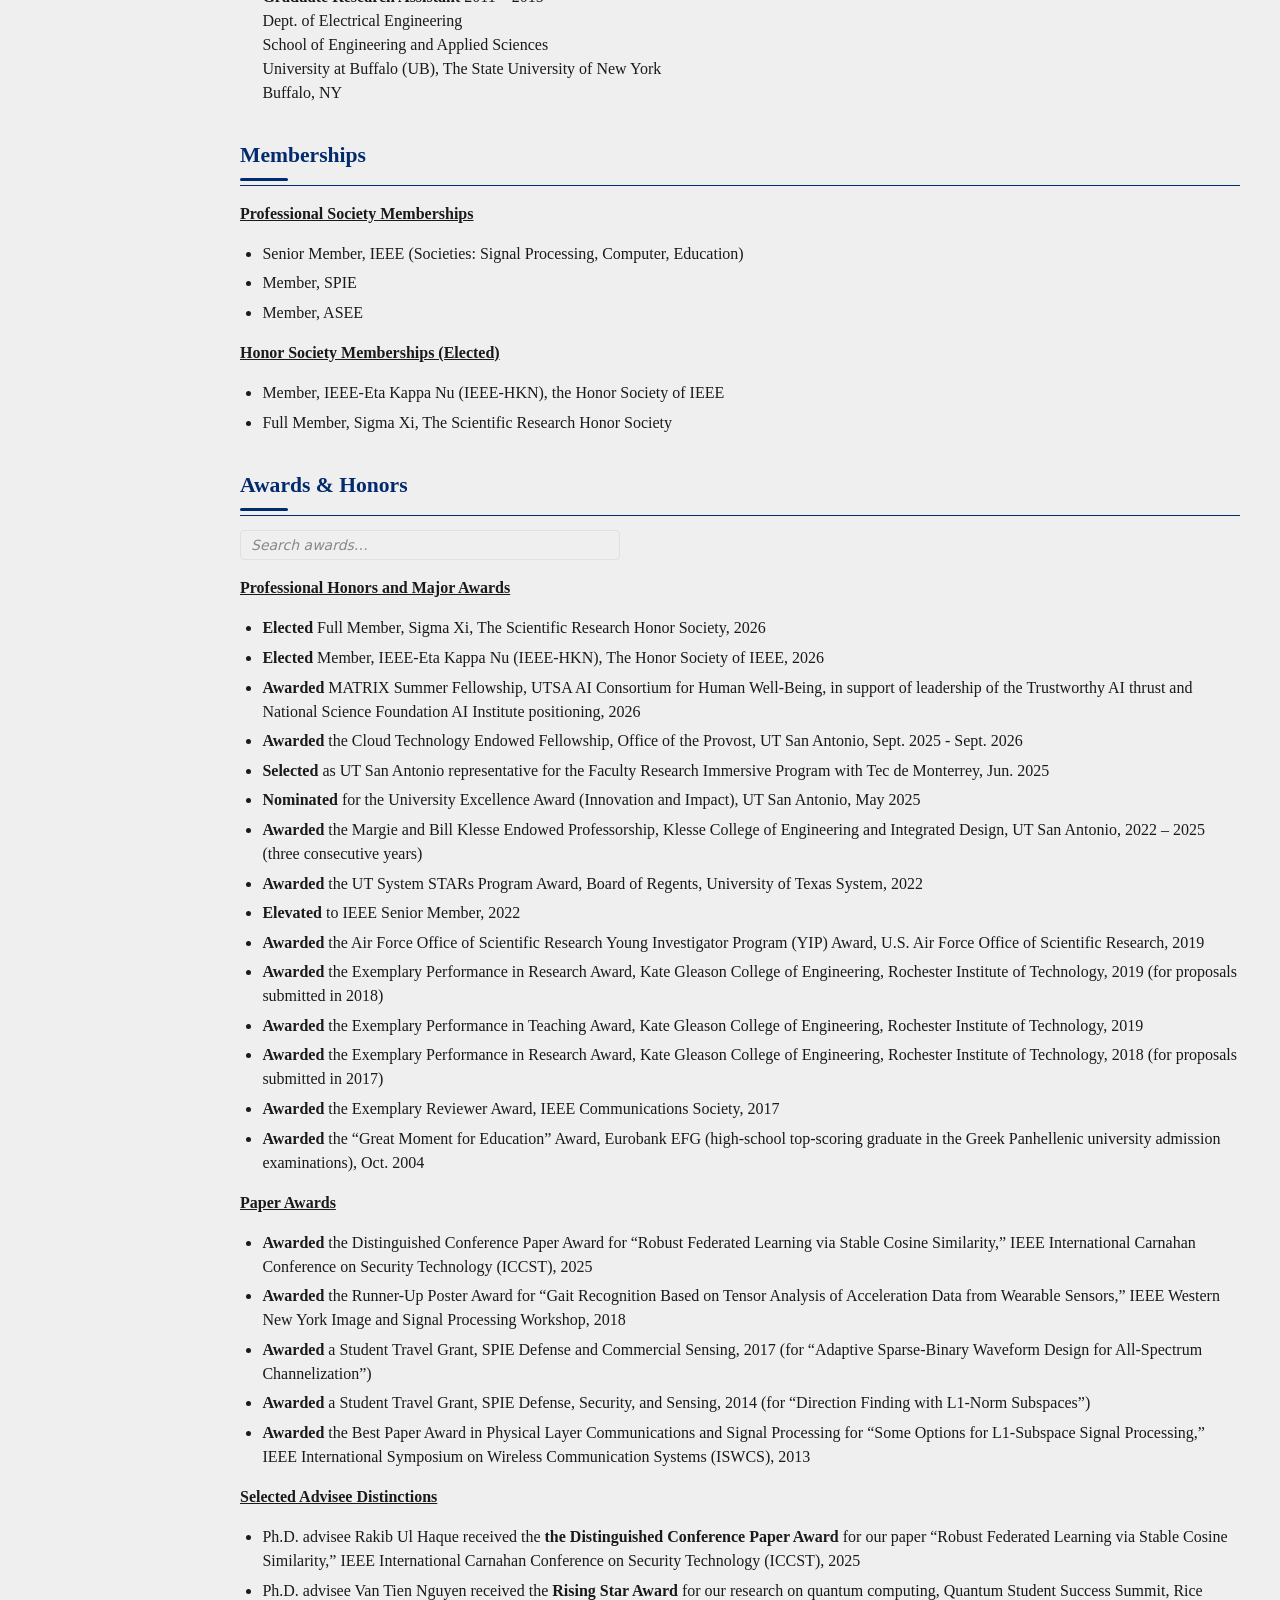
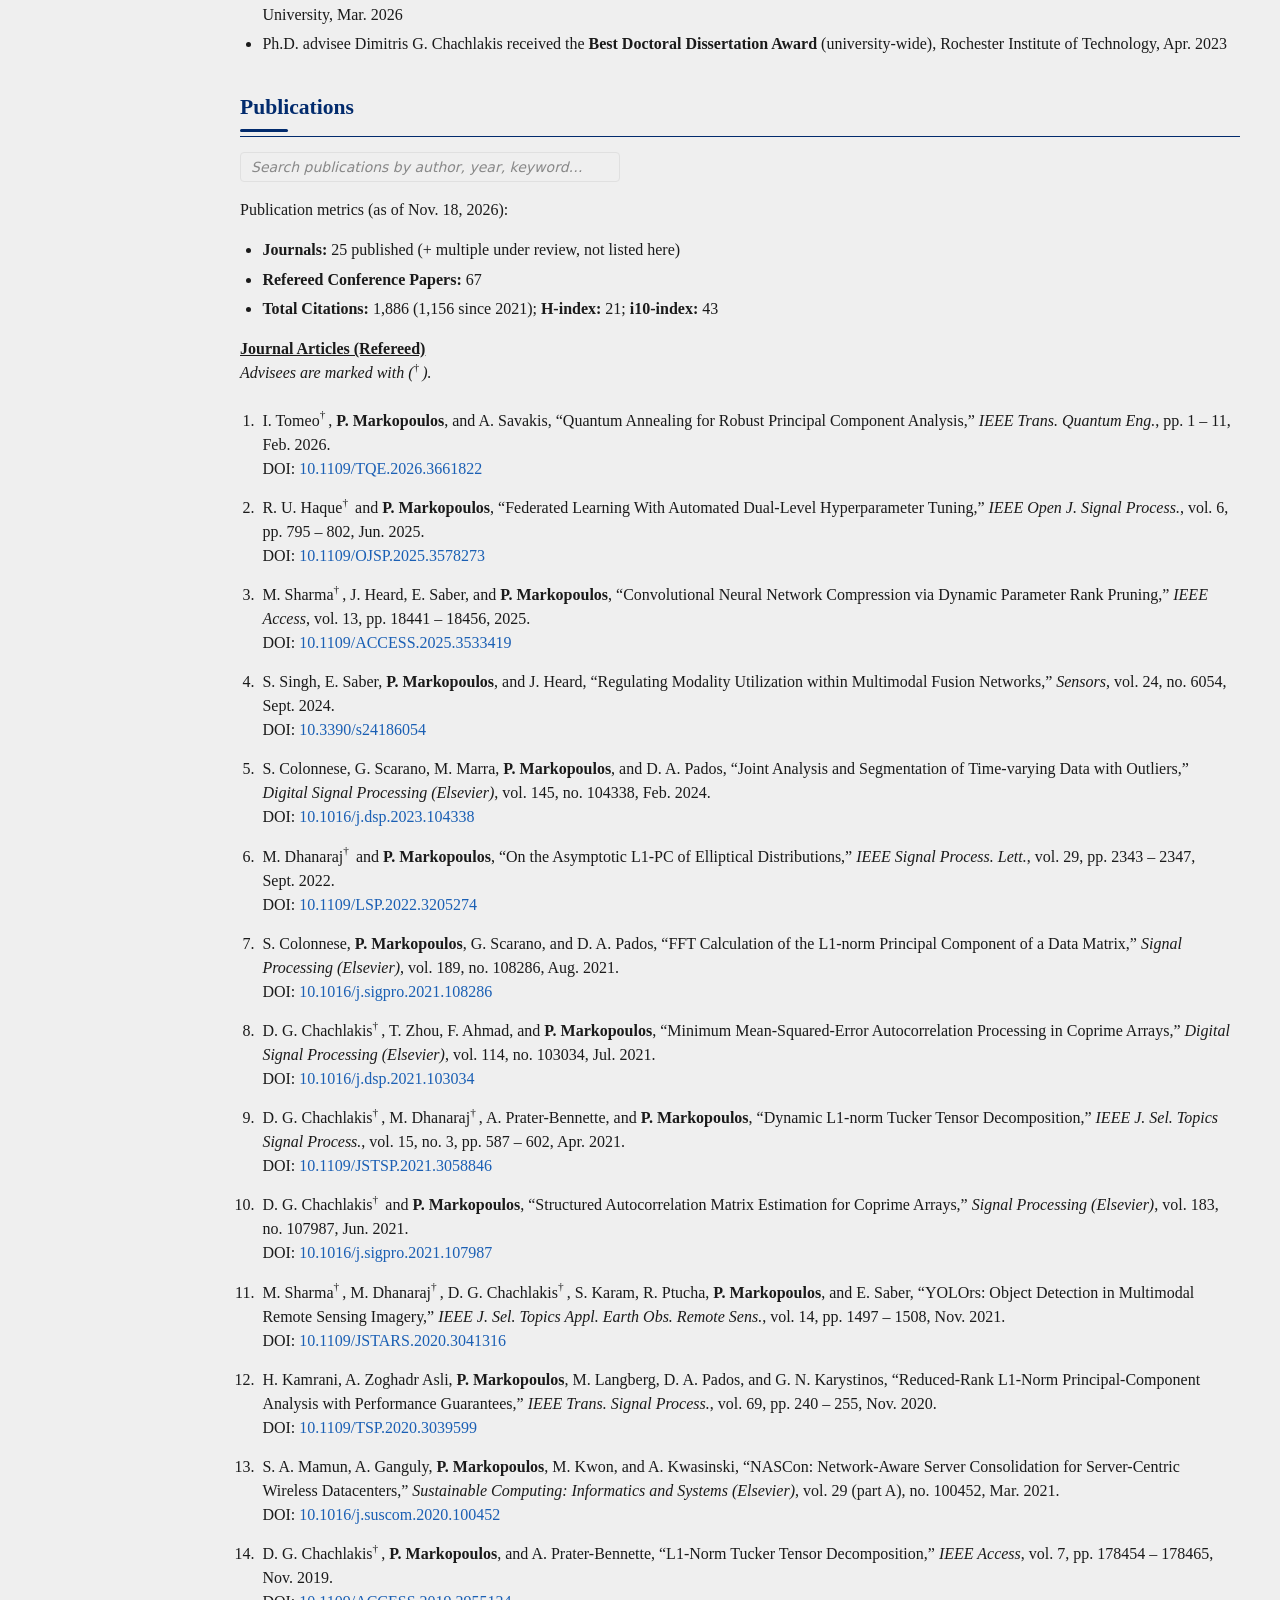
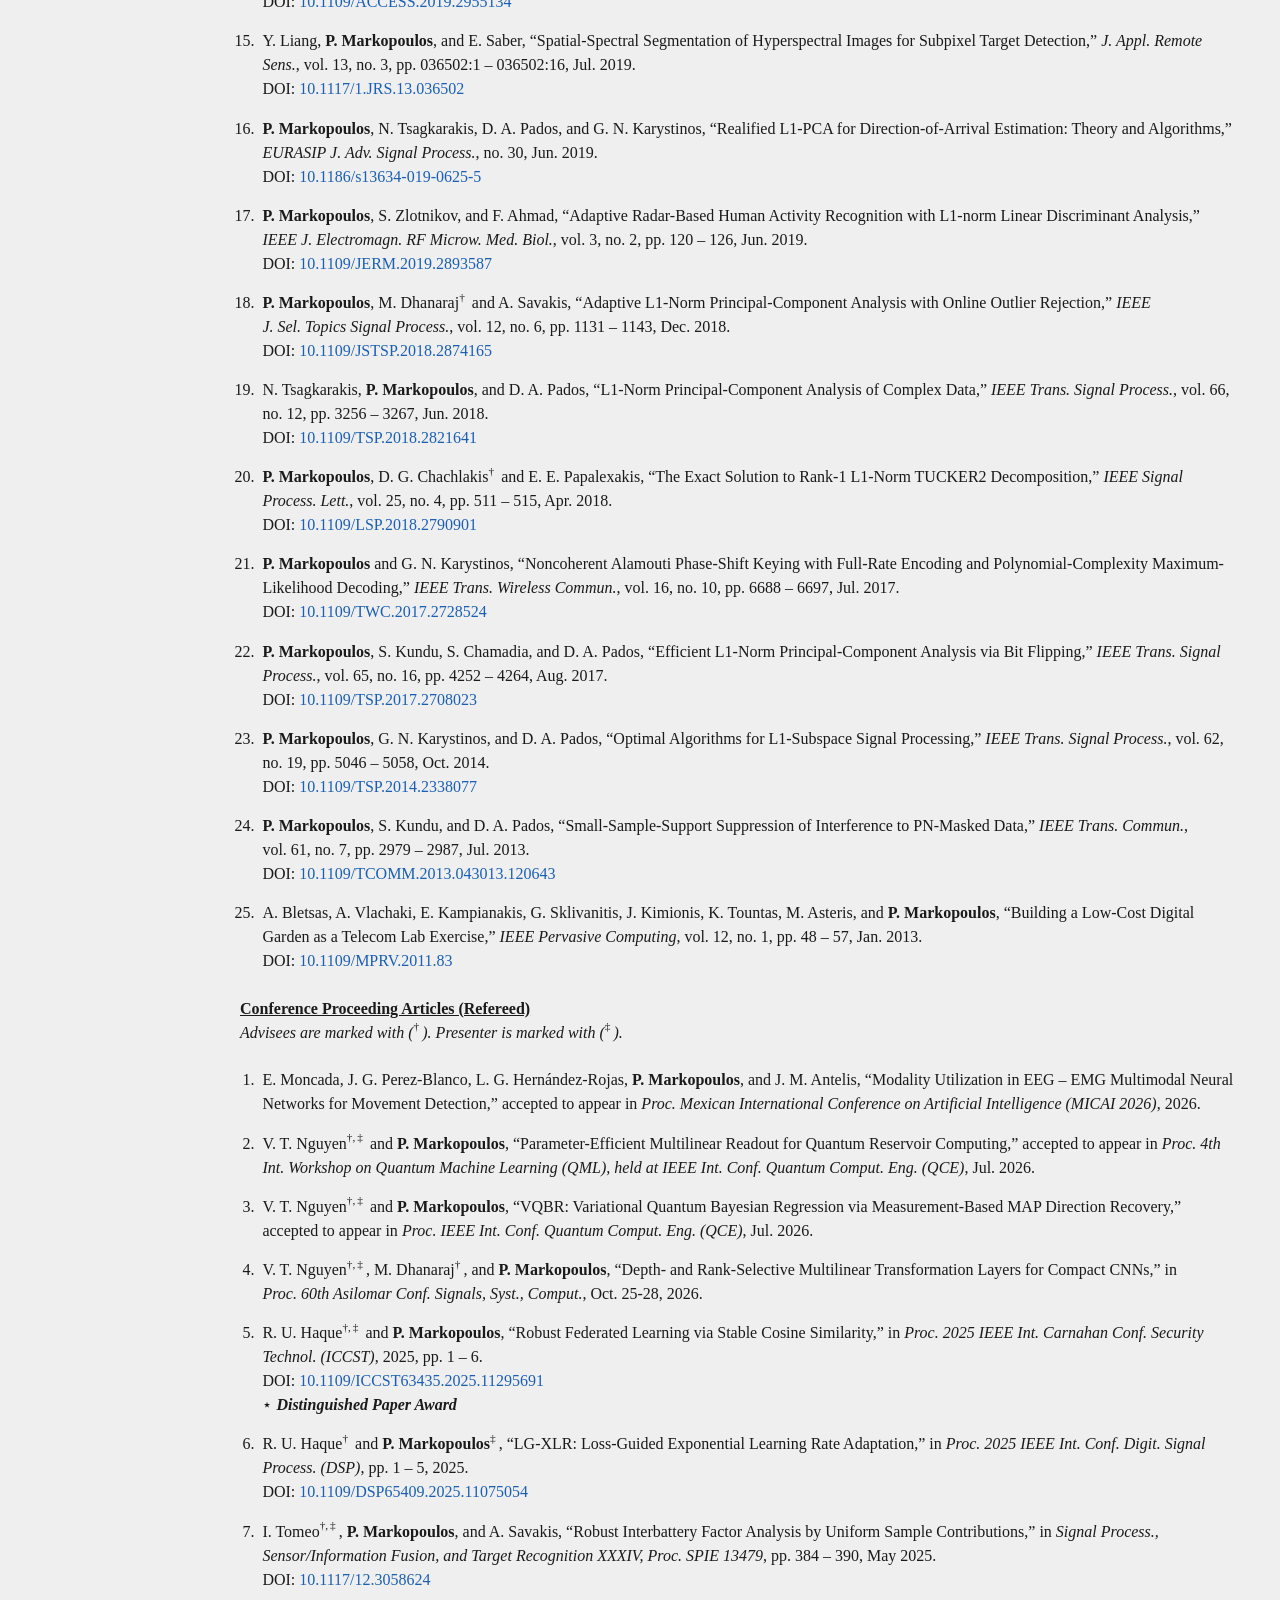
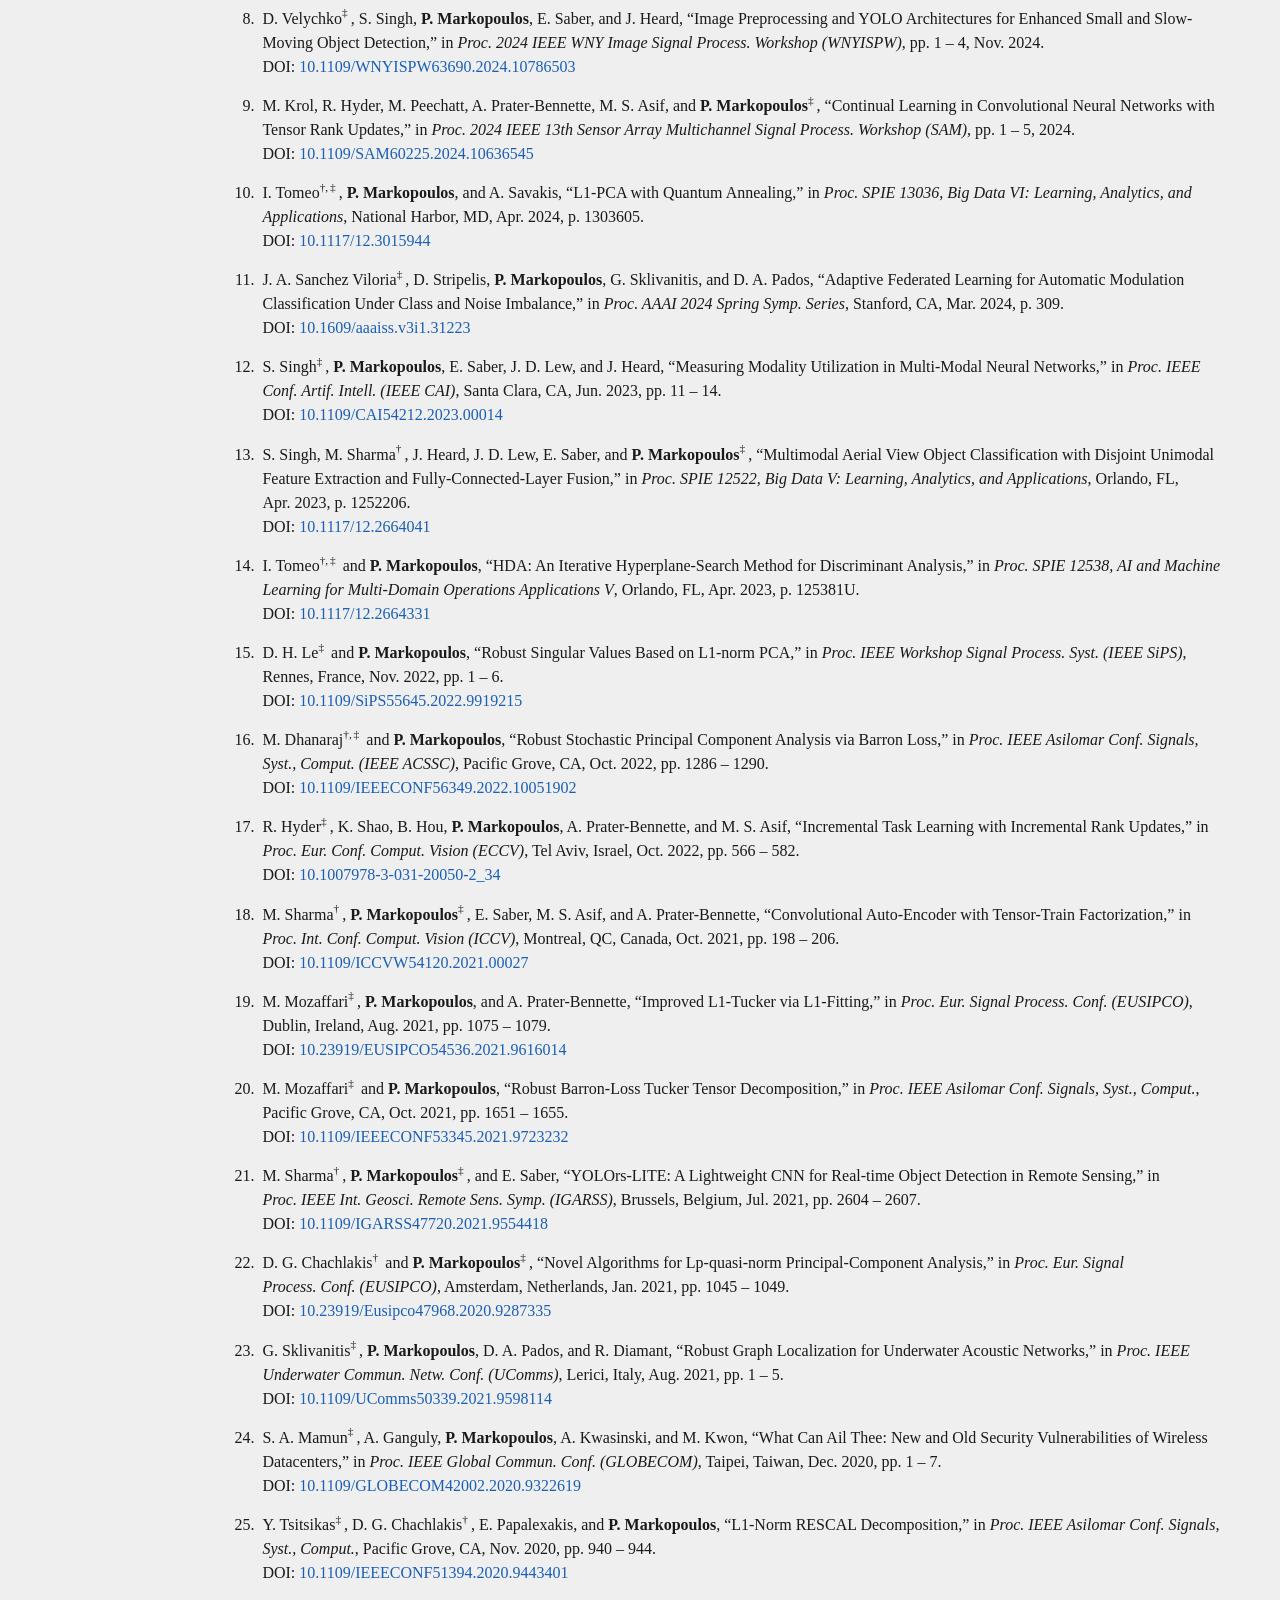
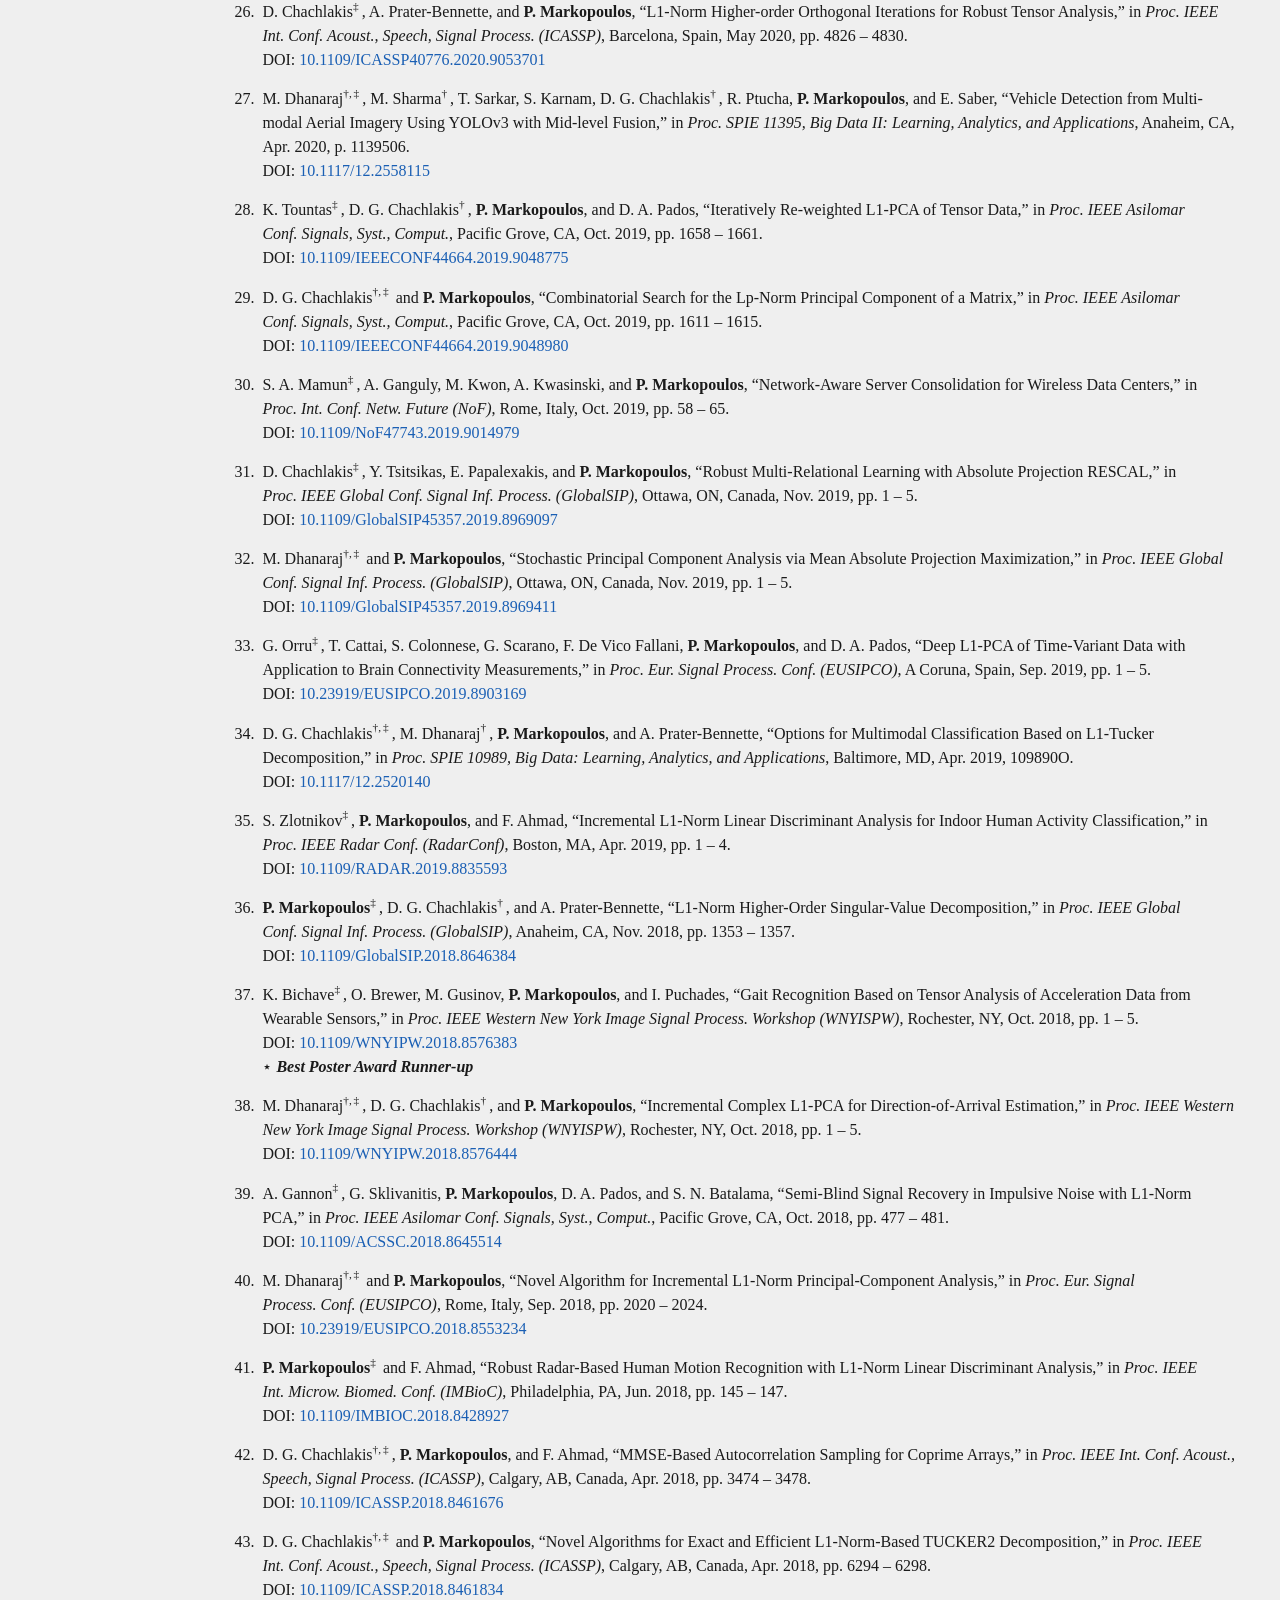
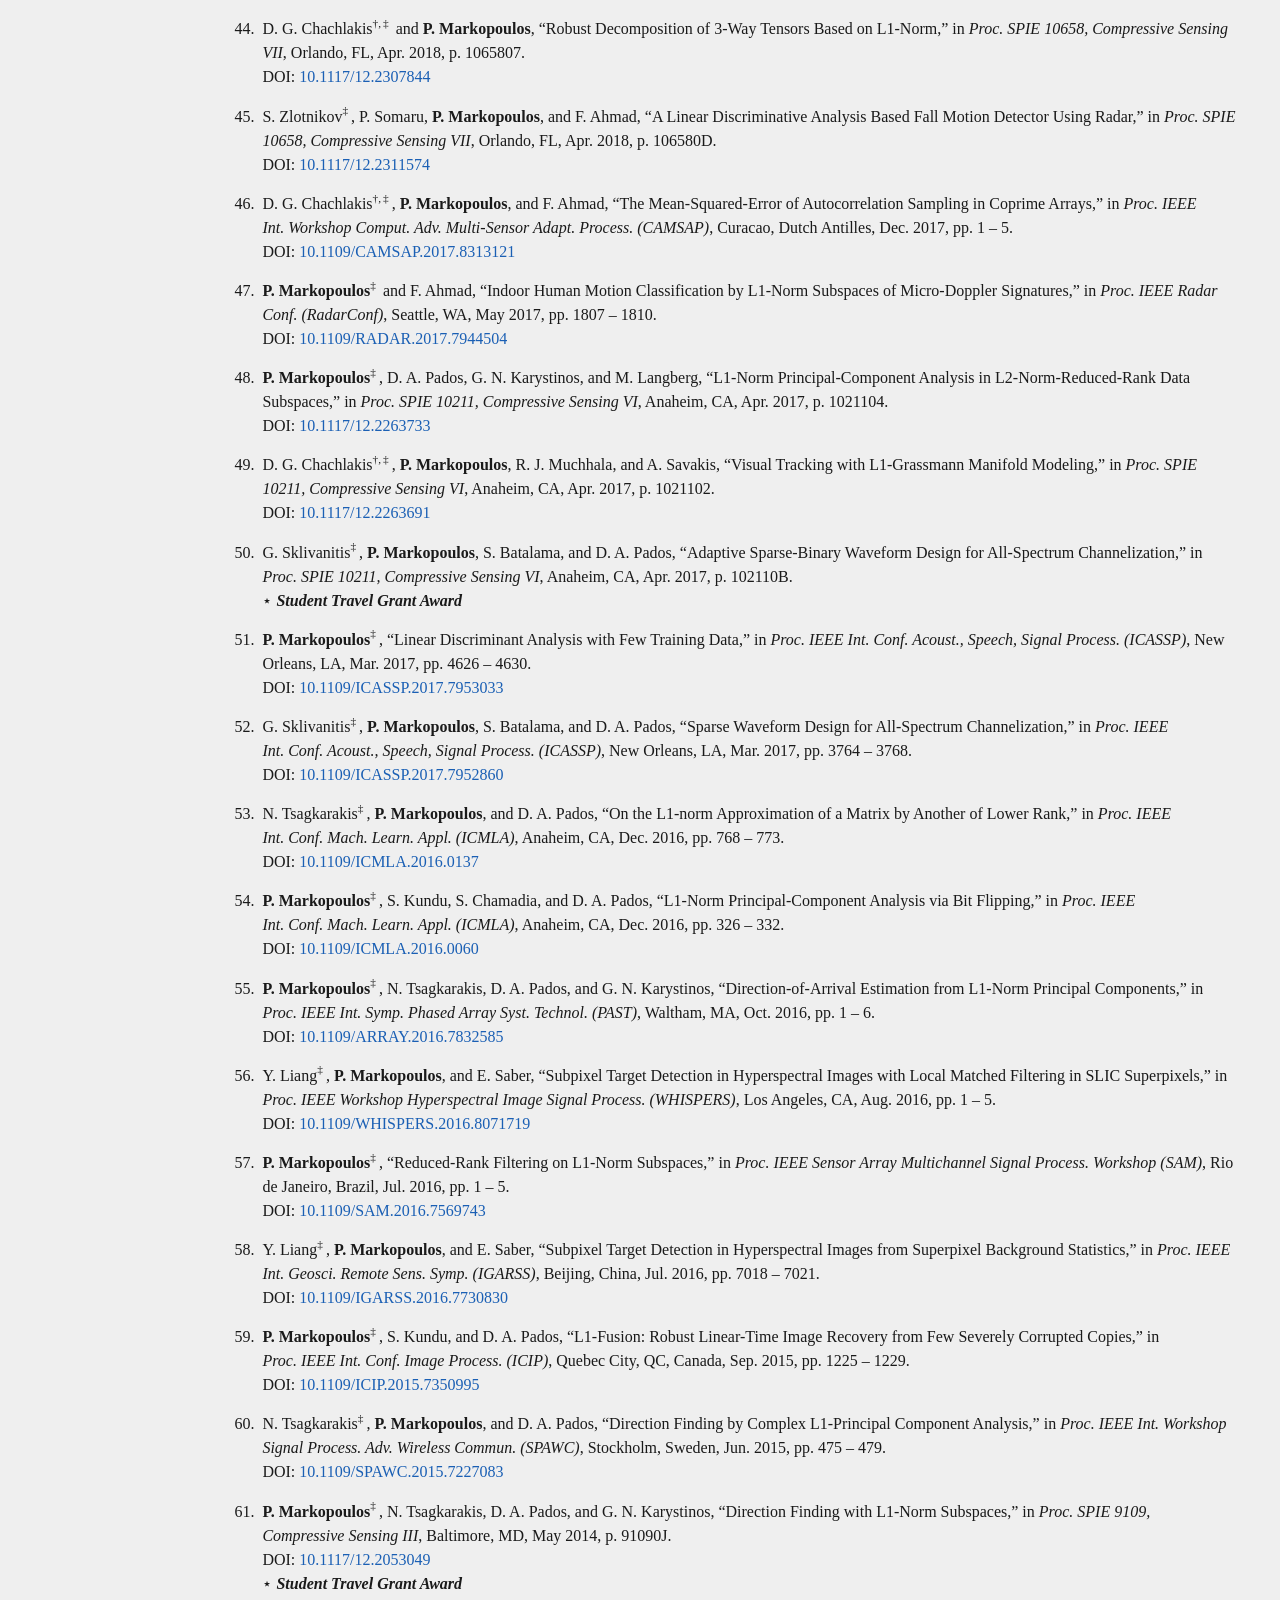
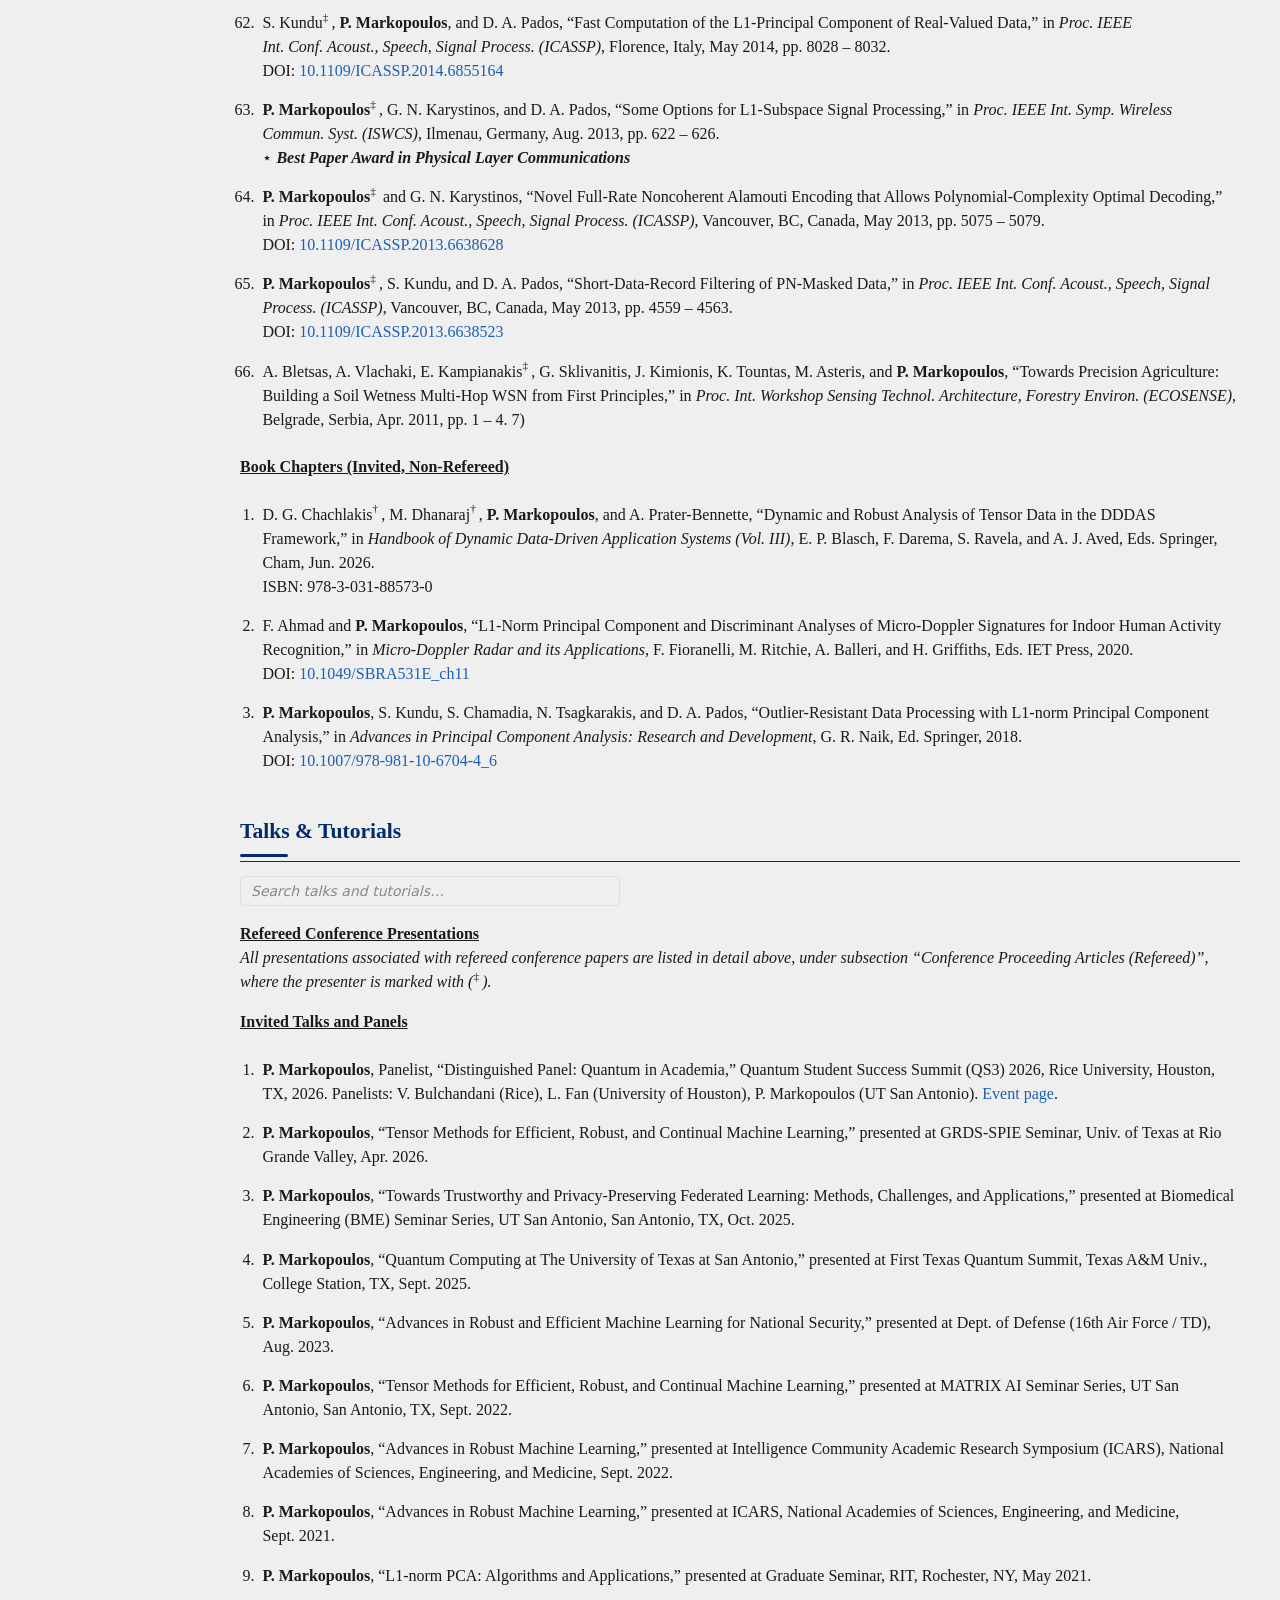
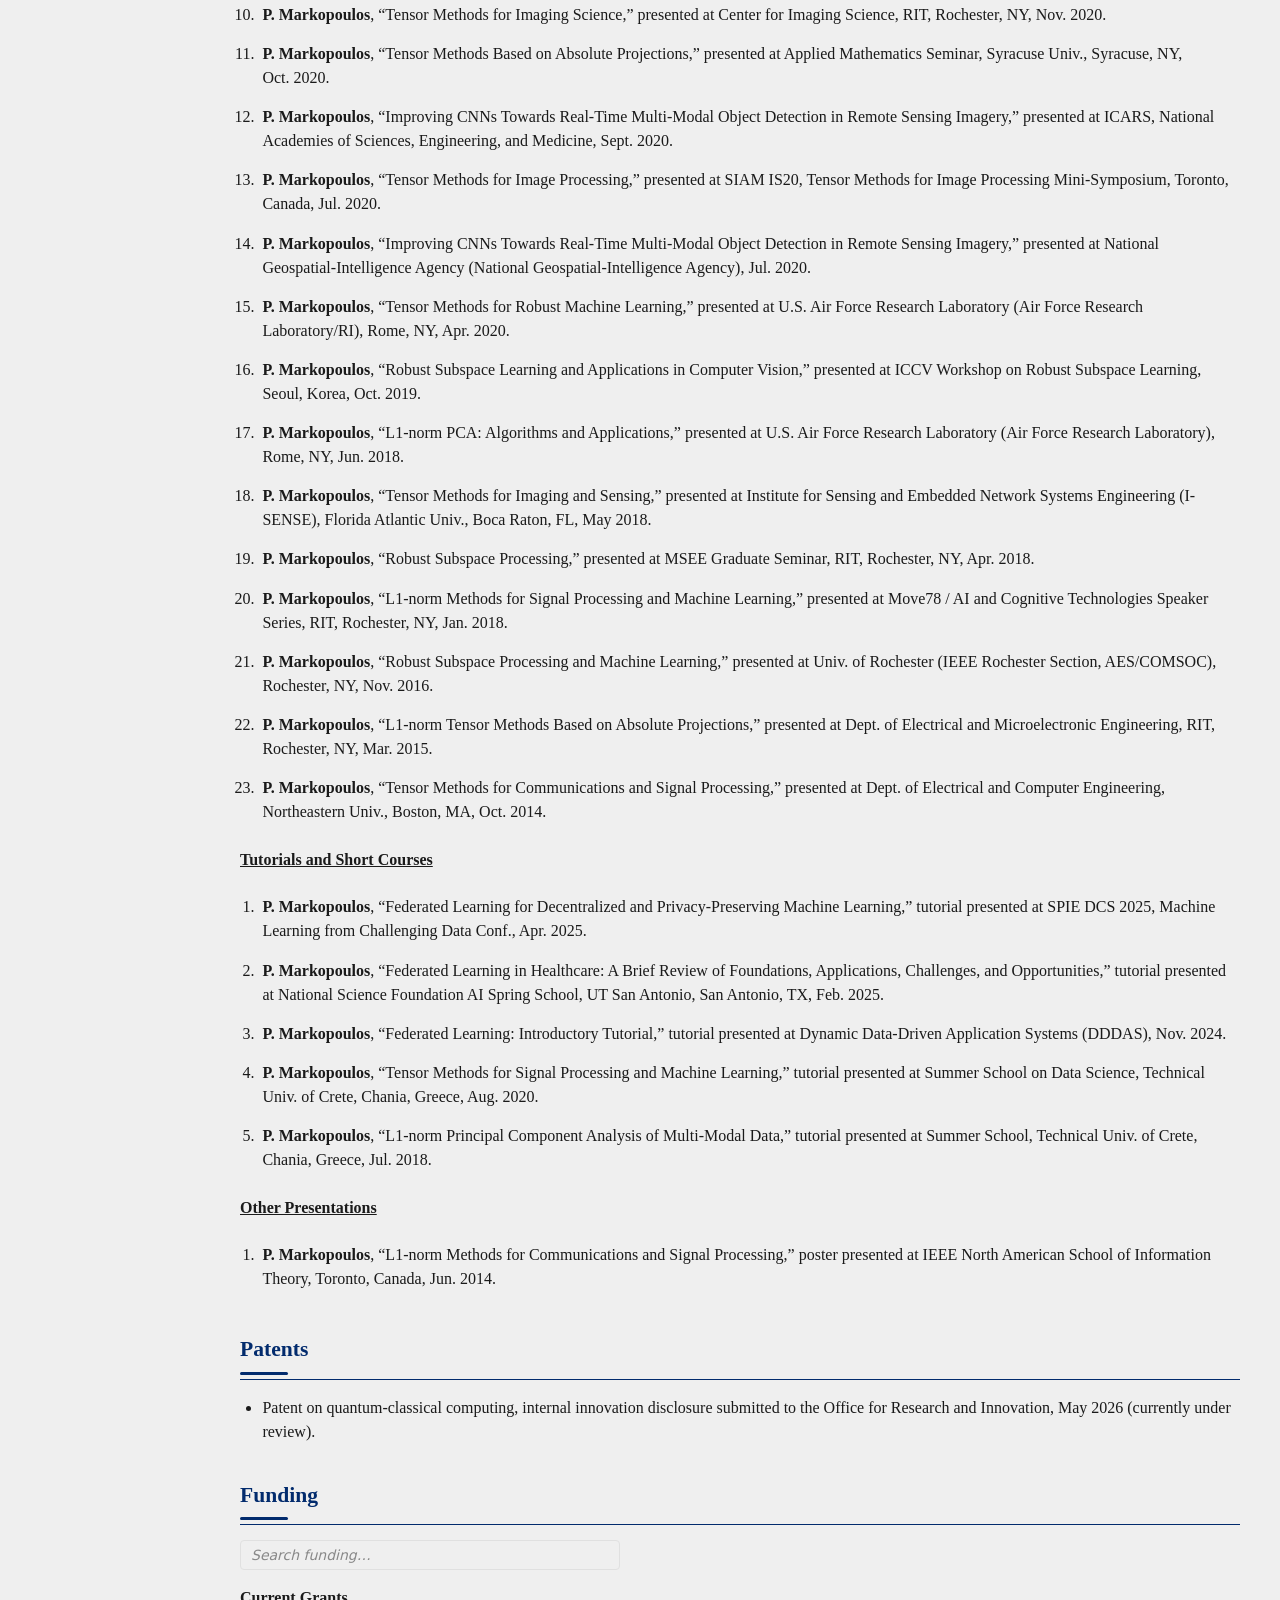
==== commit 347bdb91: "Revise publication information in index.html Updated publication details for M. Dhanaraj and R. U. H" ====
--- a/index.html
+++ b/index.html
@@ -859,8 +859,8 @@
 <li><p>V. T. Nguyen<math display="inline" xmlns="http://www.w3.org/1998/Math/MathML"><semantics><msup><mi></mi><mrow><mi>†</mi><mo>,</mo><mi>‡</mi></mrow></msup><annotation encoding="application/x-tex">^{\dag,\ddag}</annotation></semantics></math>,
 M. Dhanaraj<math display="inline" xmlns="http://www.w3.org/1998/Math/MathML"><semantics><msup><mi></mi><mo>†</mo></msup><annotation encoding="application/x-tex">^\dag</annotation></semantics></math>,
 and <strong>P. Markopoulos</strong>, “Depth- and Rank-Selective
-Multilinear Transformation Layers for Compact CNNs,” accepted to appear
-in <em>Proc. 60th Asilomar Conf. Signals, Syst., Comput.</em>, 2026.</p></li>
+Multilinear Transformation Layers for Compact CNNs,” 
+in <em>Proc. 60th Asilomar Conf. Signals, Syst., Comput.</em>, Oct. 25-28, 2026.</p></li>
 <li><p>R. U. Haque<math display="inline" xmlns="http://www.w3.org/1998/Math/MathML"><semantics><msup><mi></mi><mrow><mi>†</mi><mo>,</mo><mi>‡</mi></mrow></msup><annotation encoding="application/x-tex">^{\dag,\ddag}</annotation></semantics></math>
 and <strong>P. Markopoulos</strong>, “Robust Federated Learning via
 Stable Cosine Similarity,” in <em>Proc. 2025 IEEE Int. Carnahan
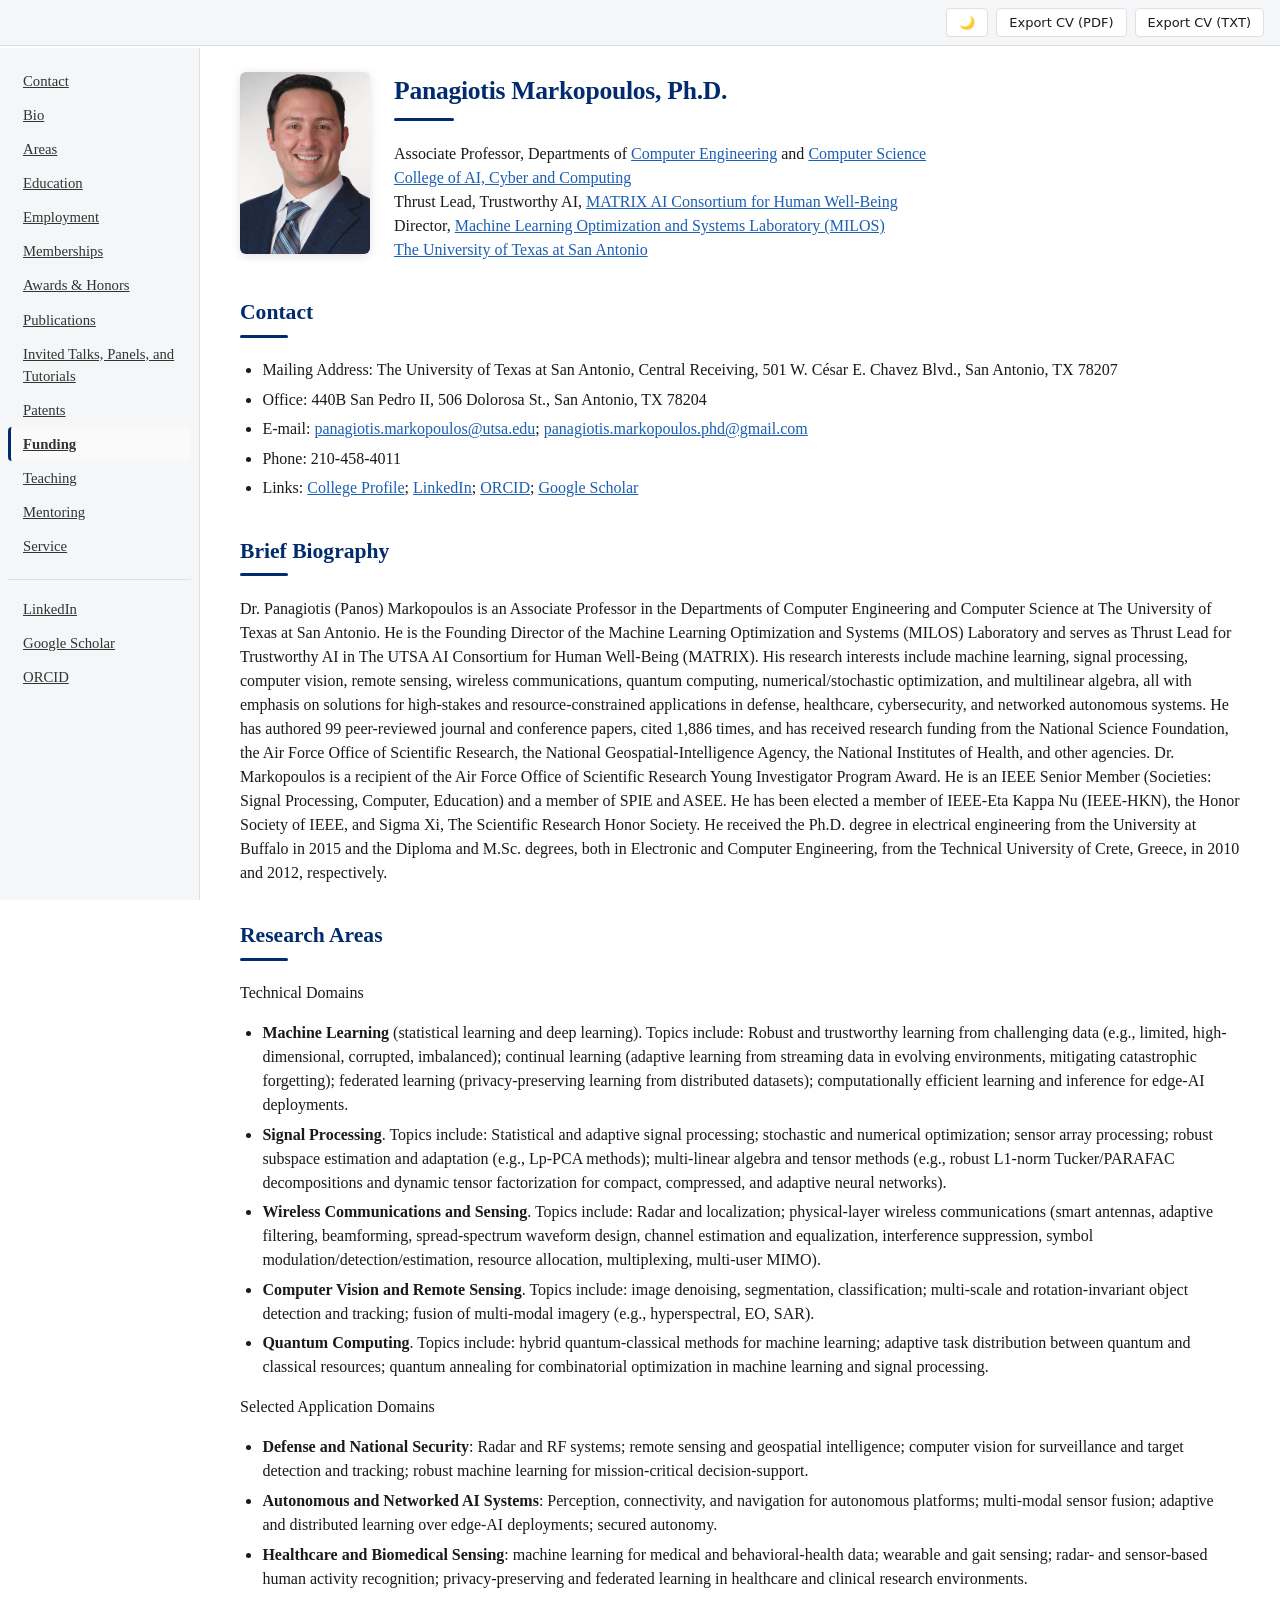
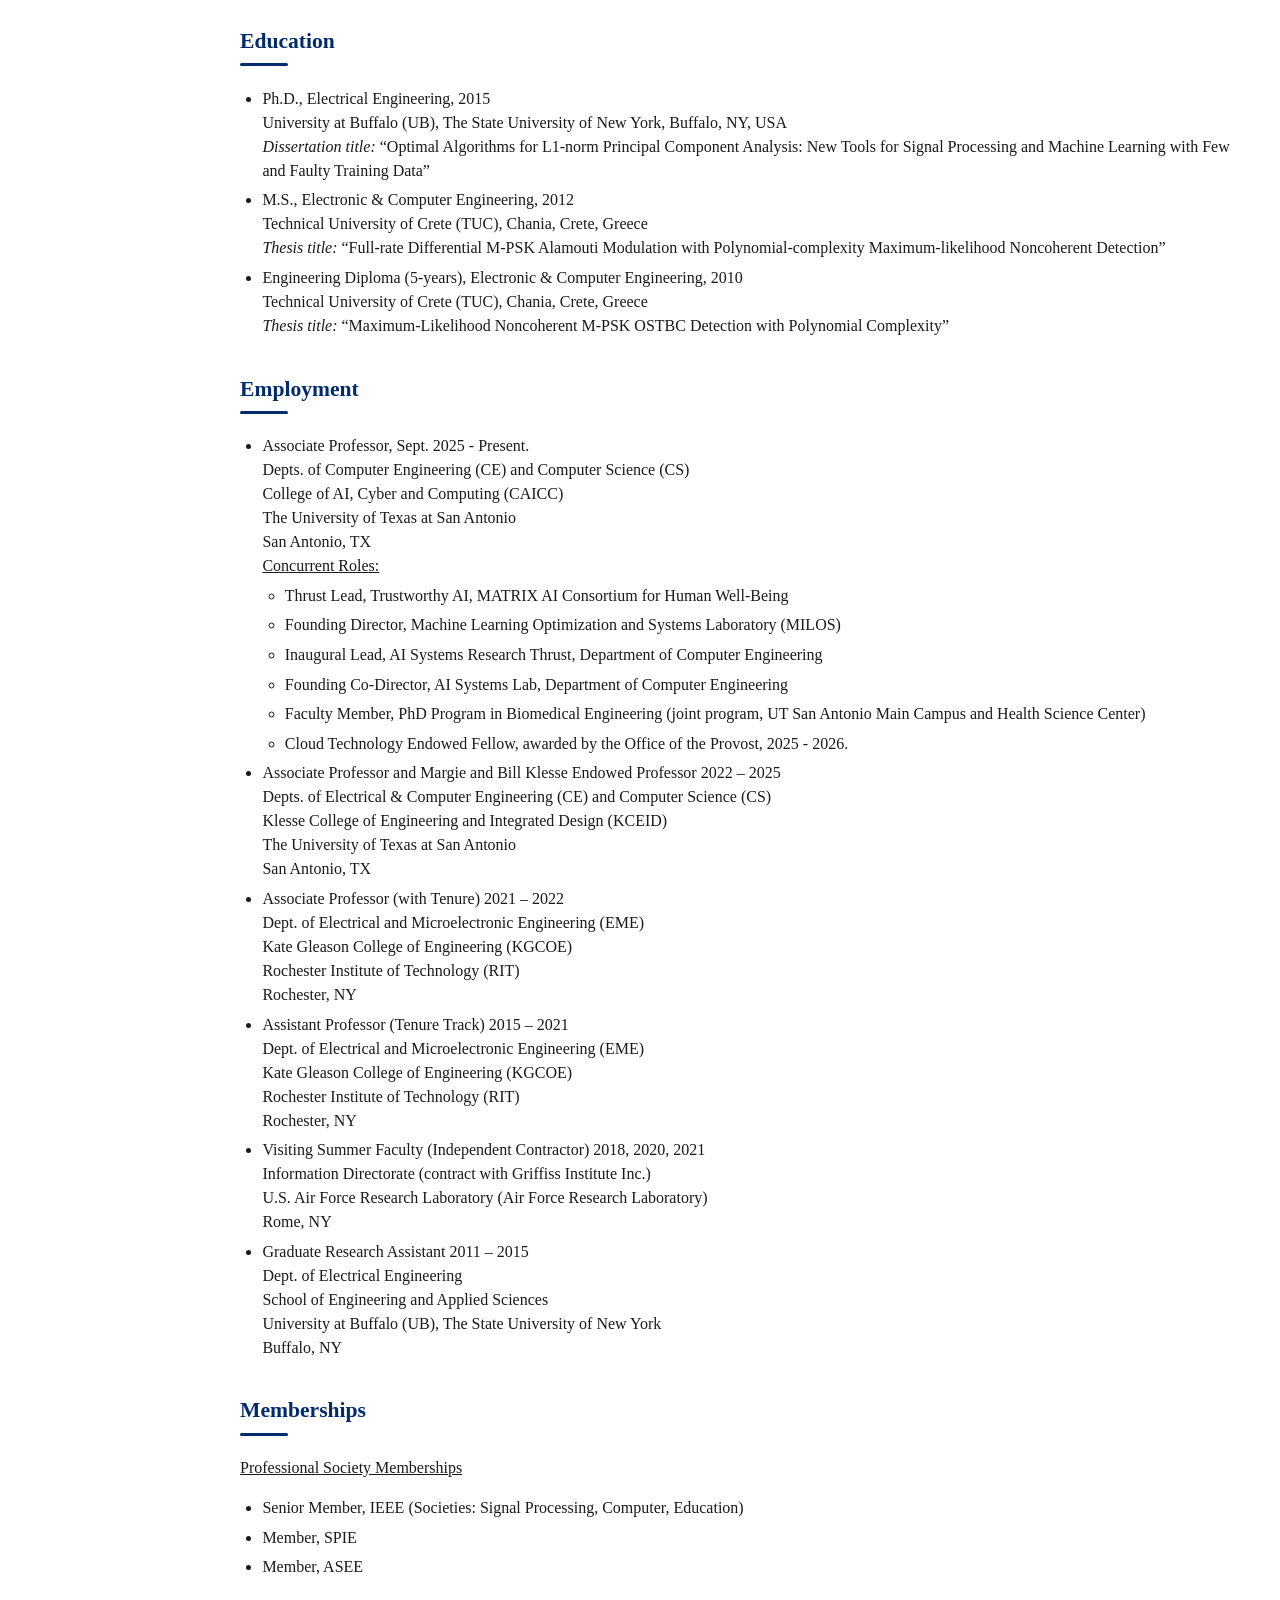
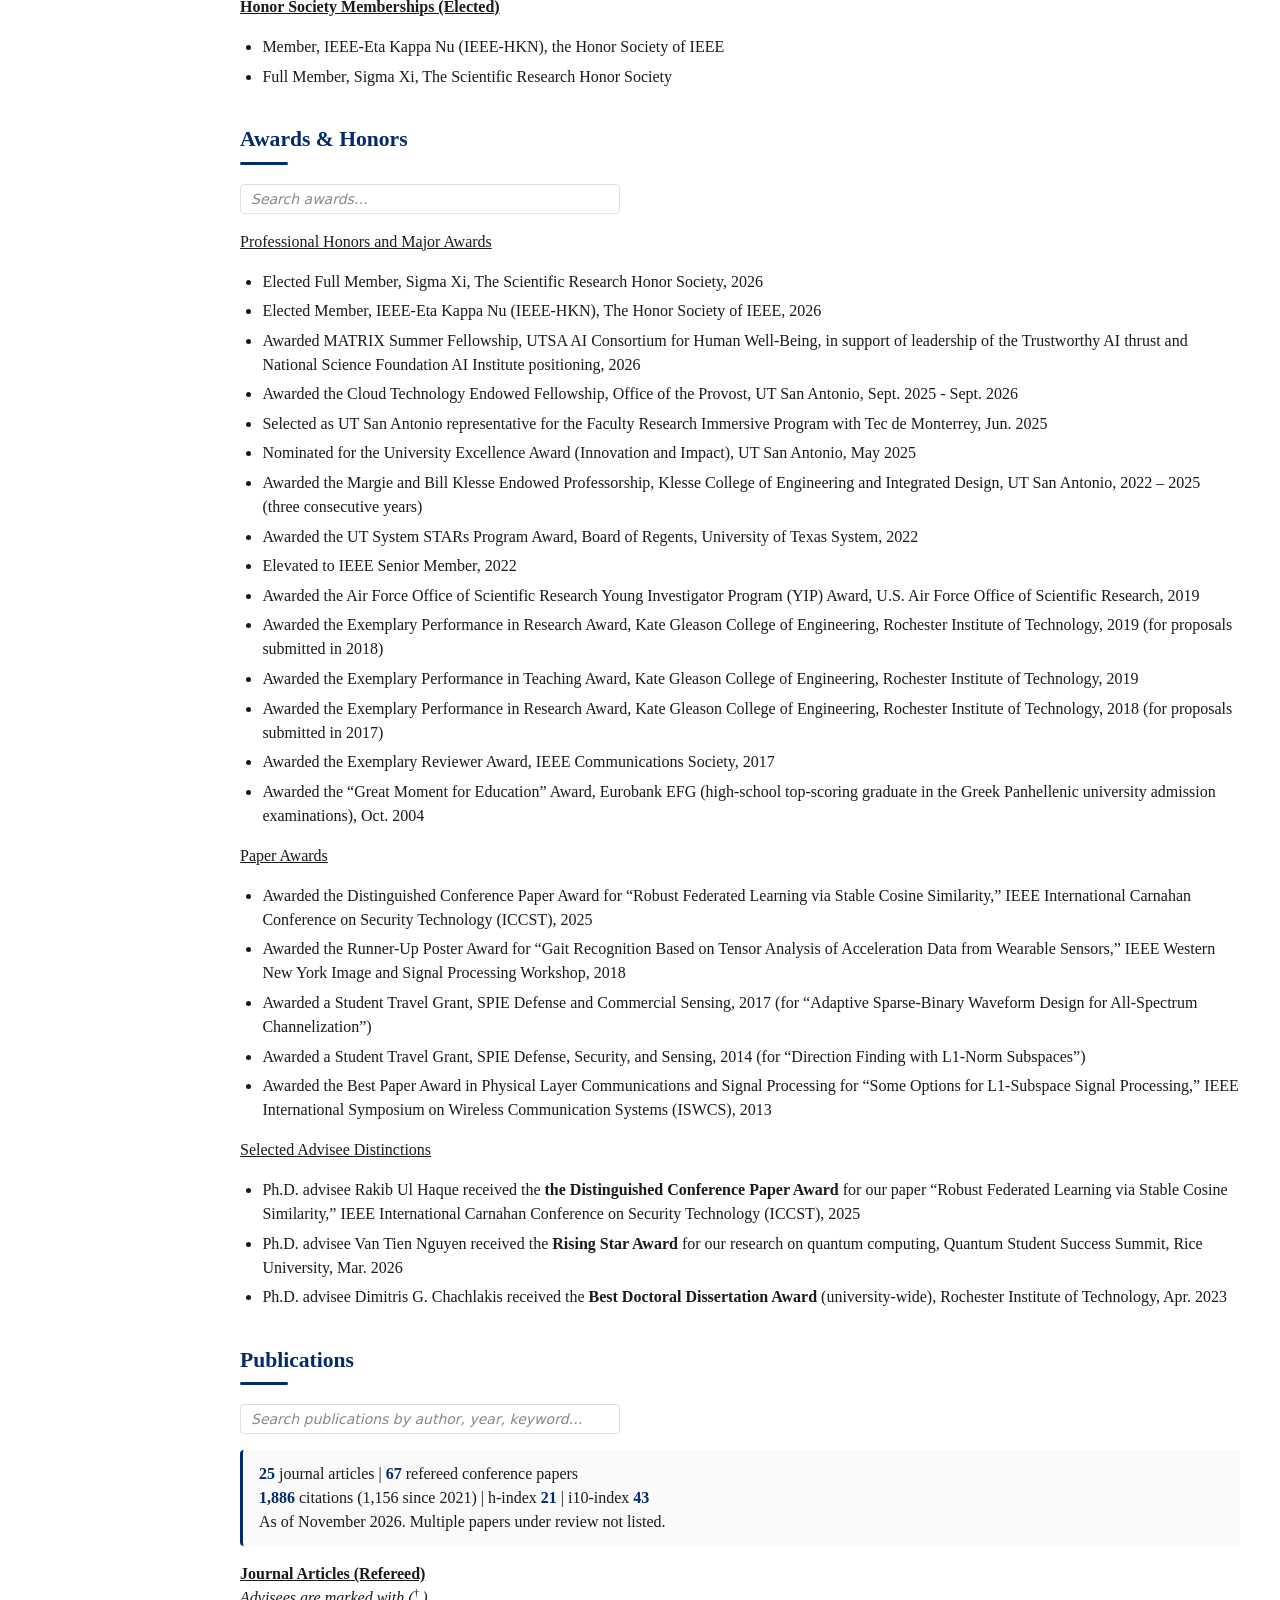
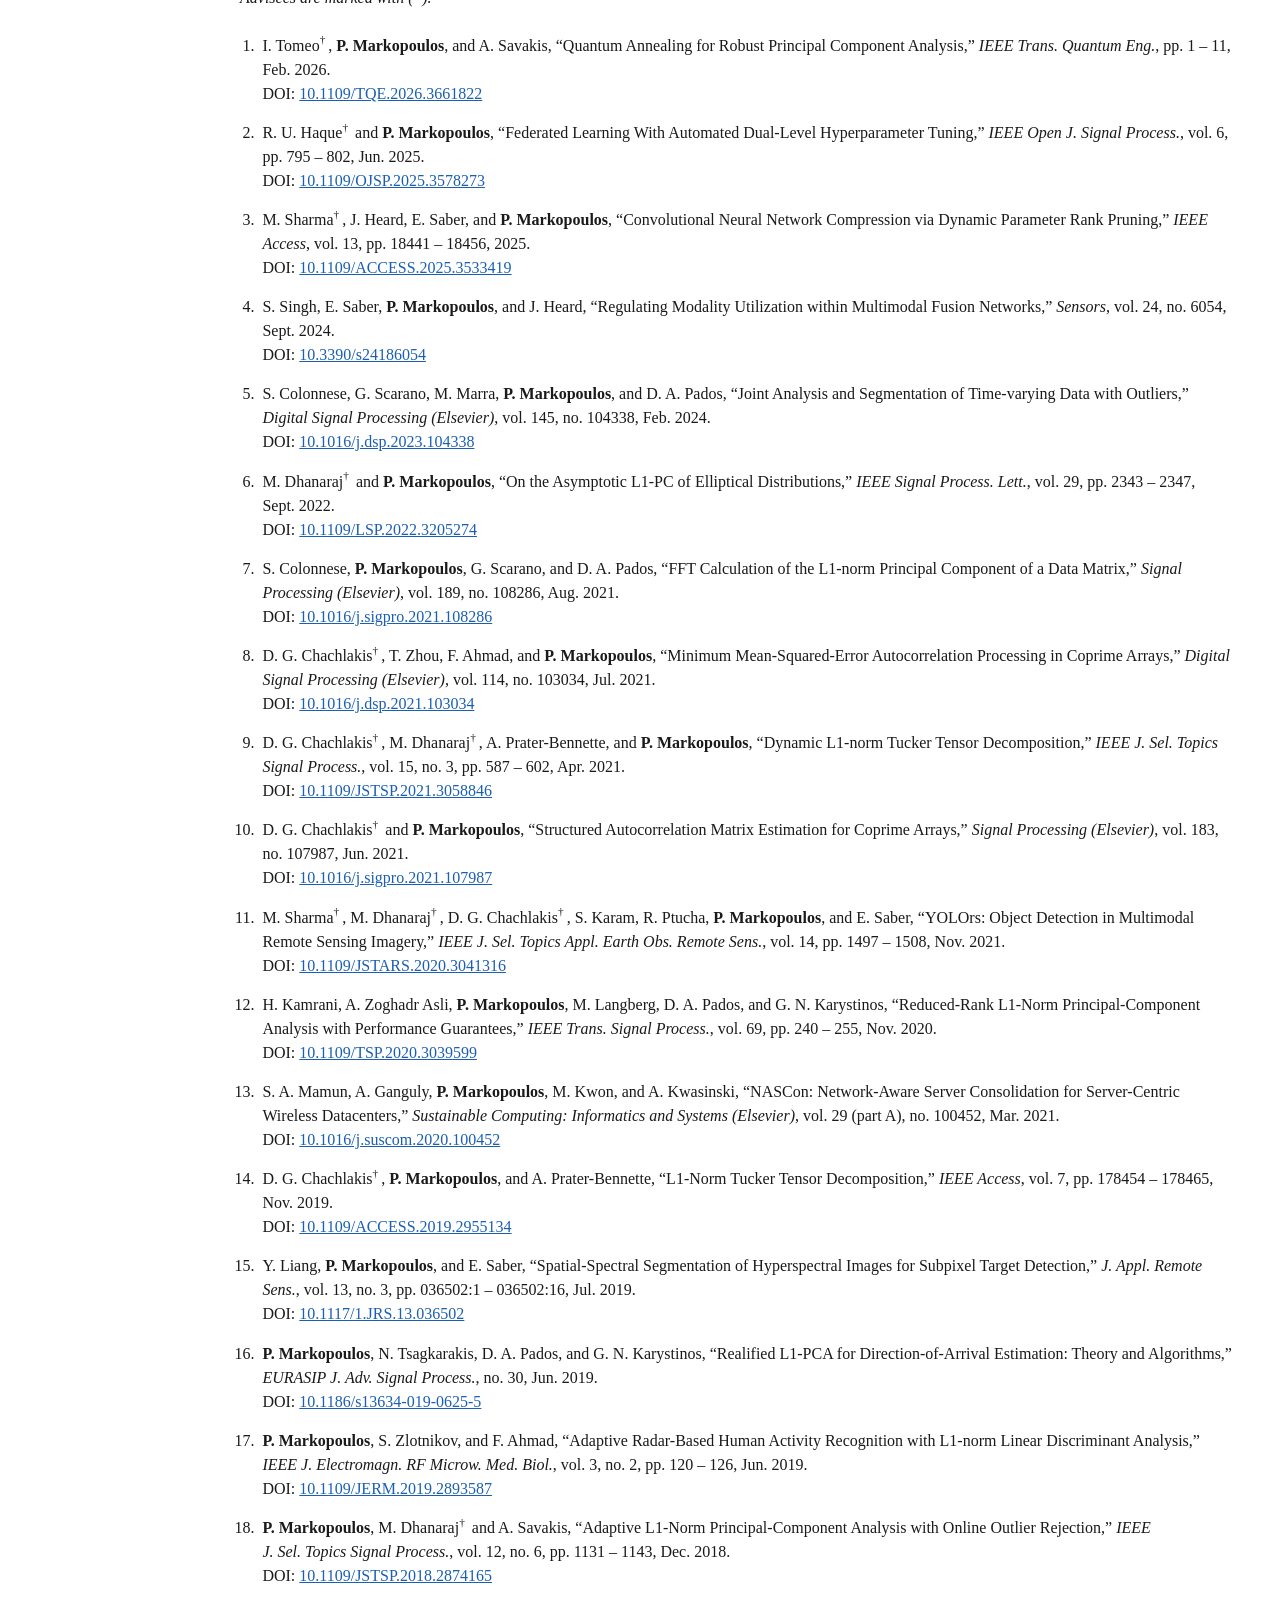
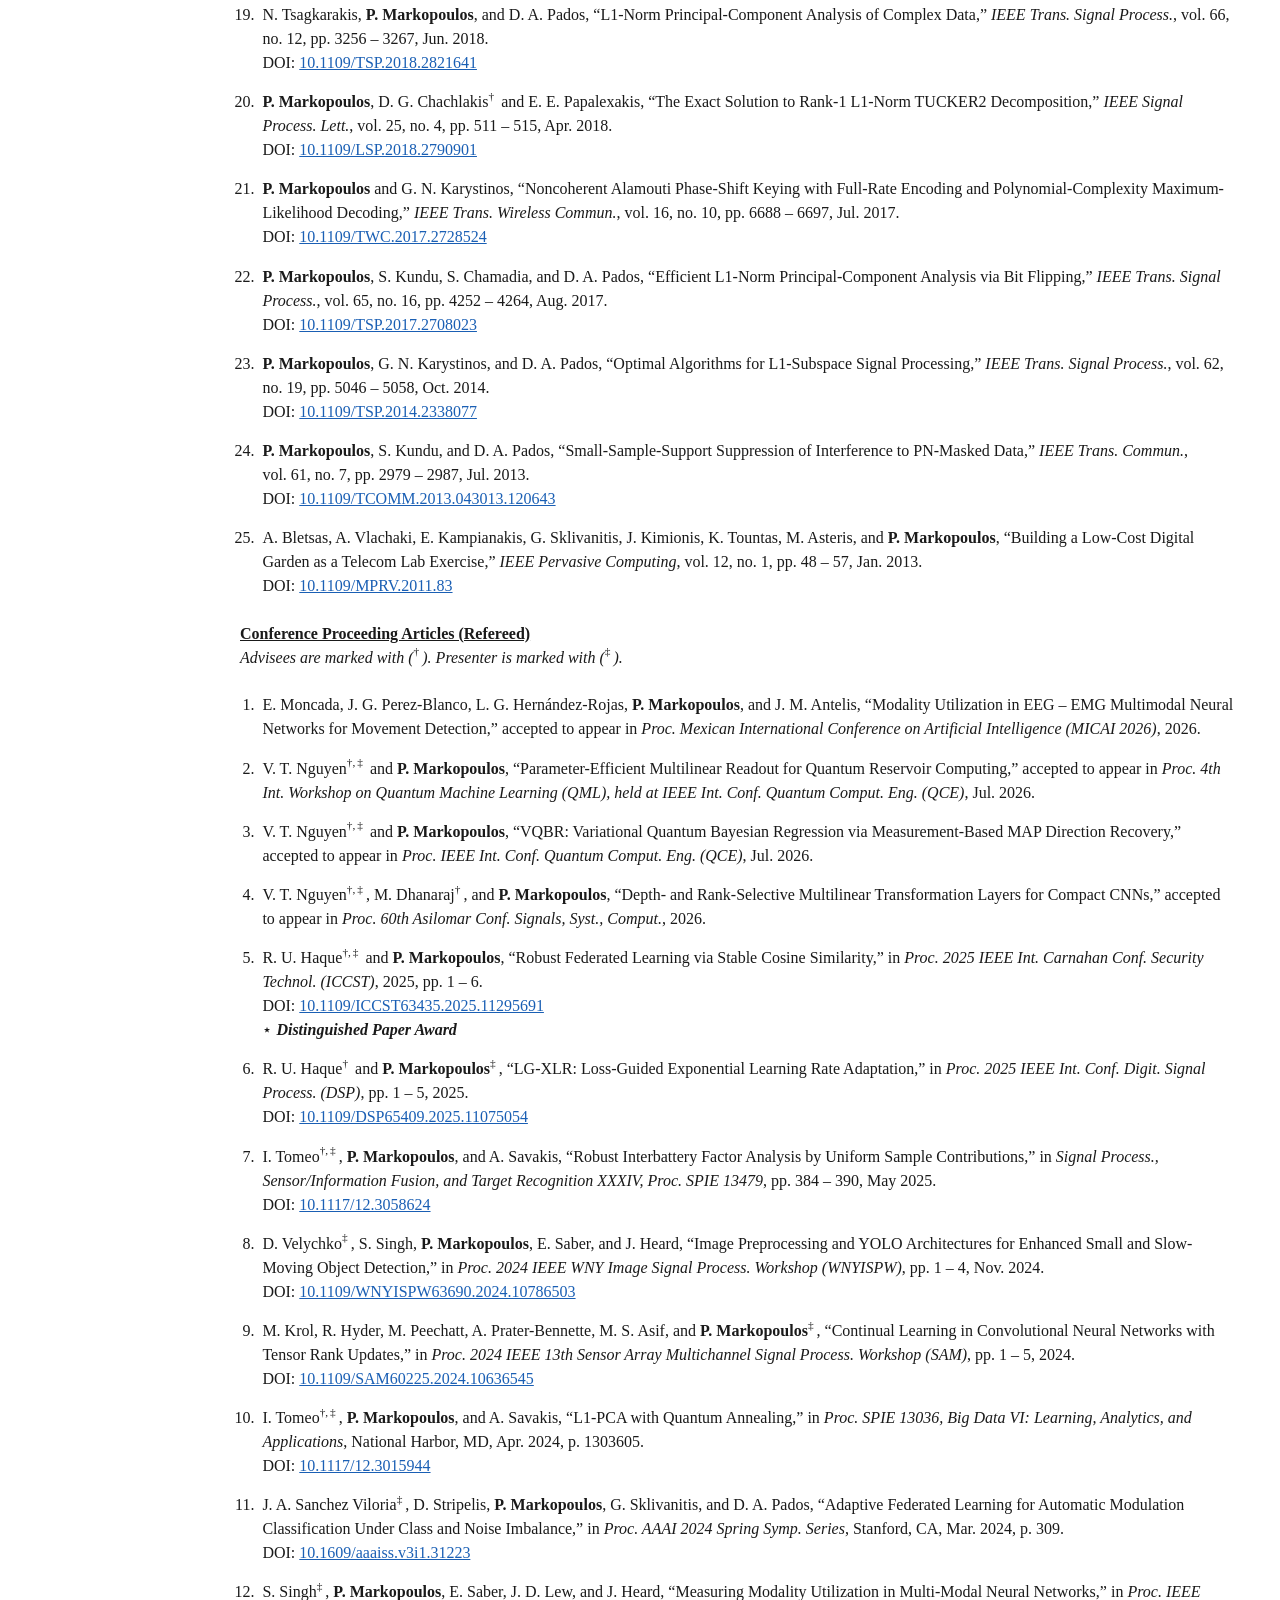
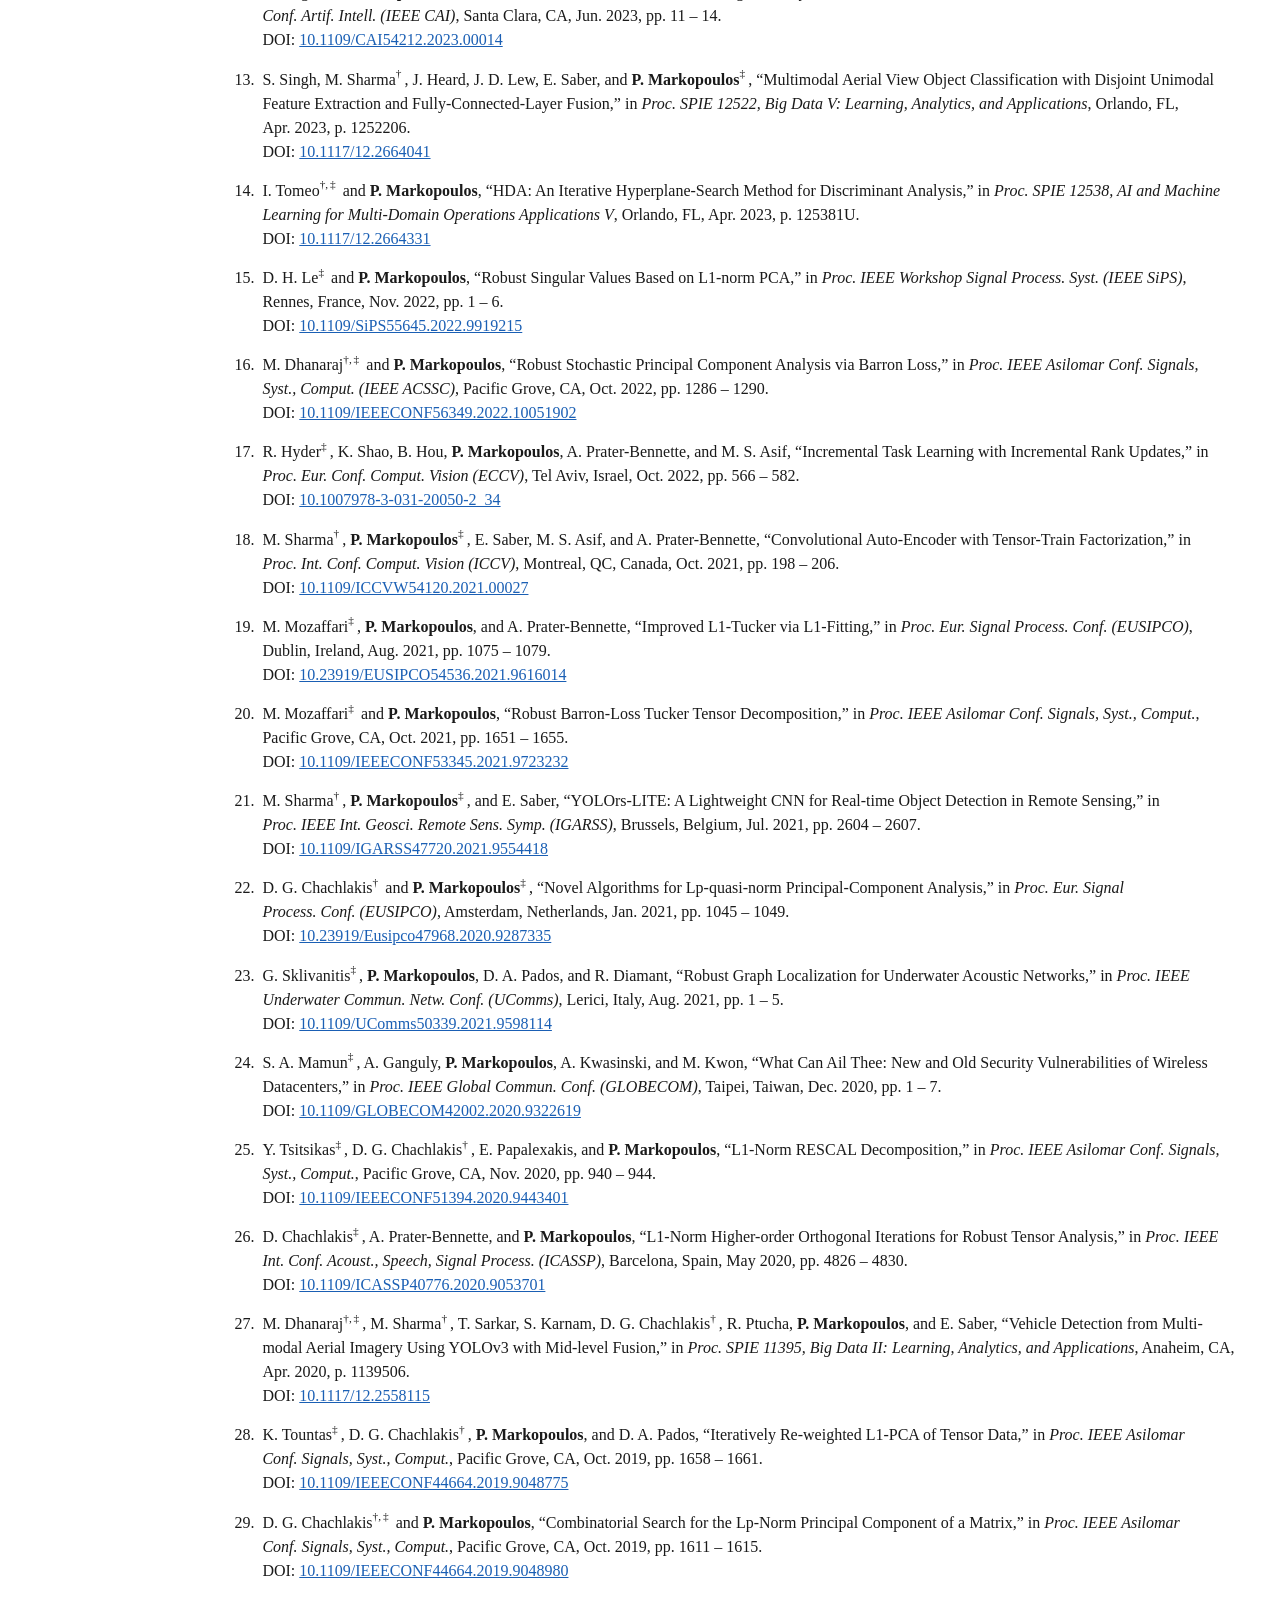
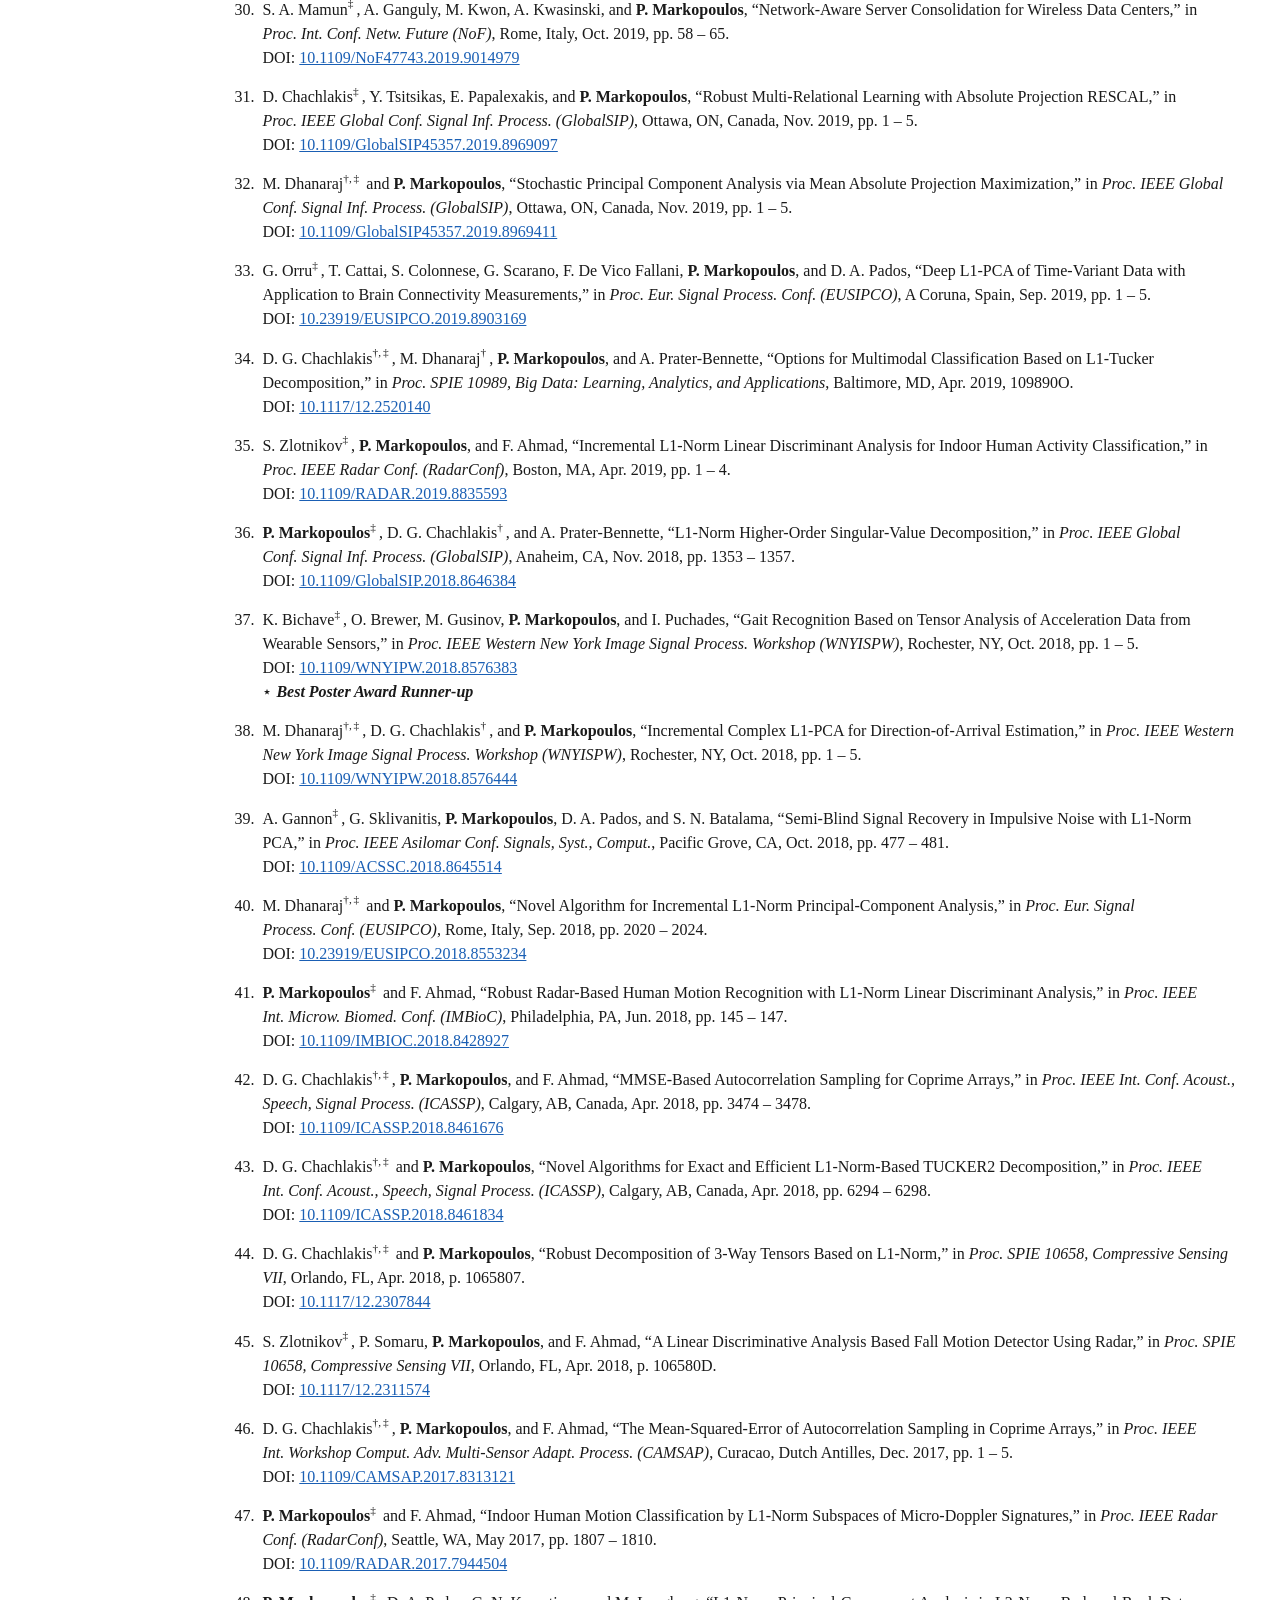
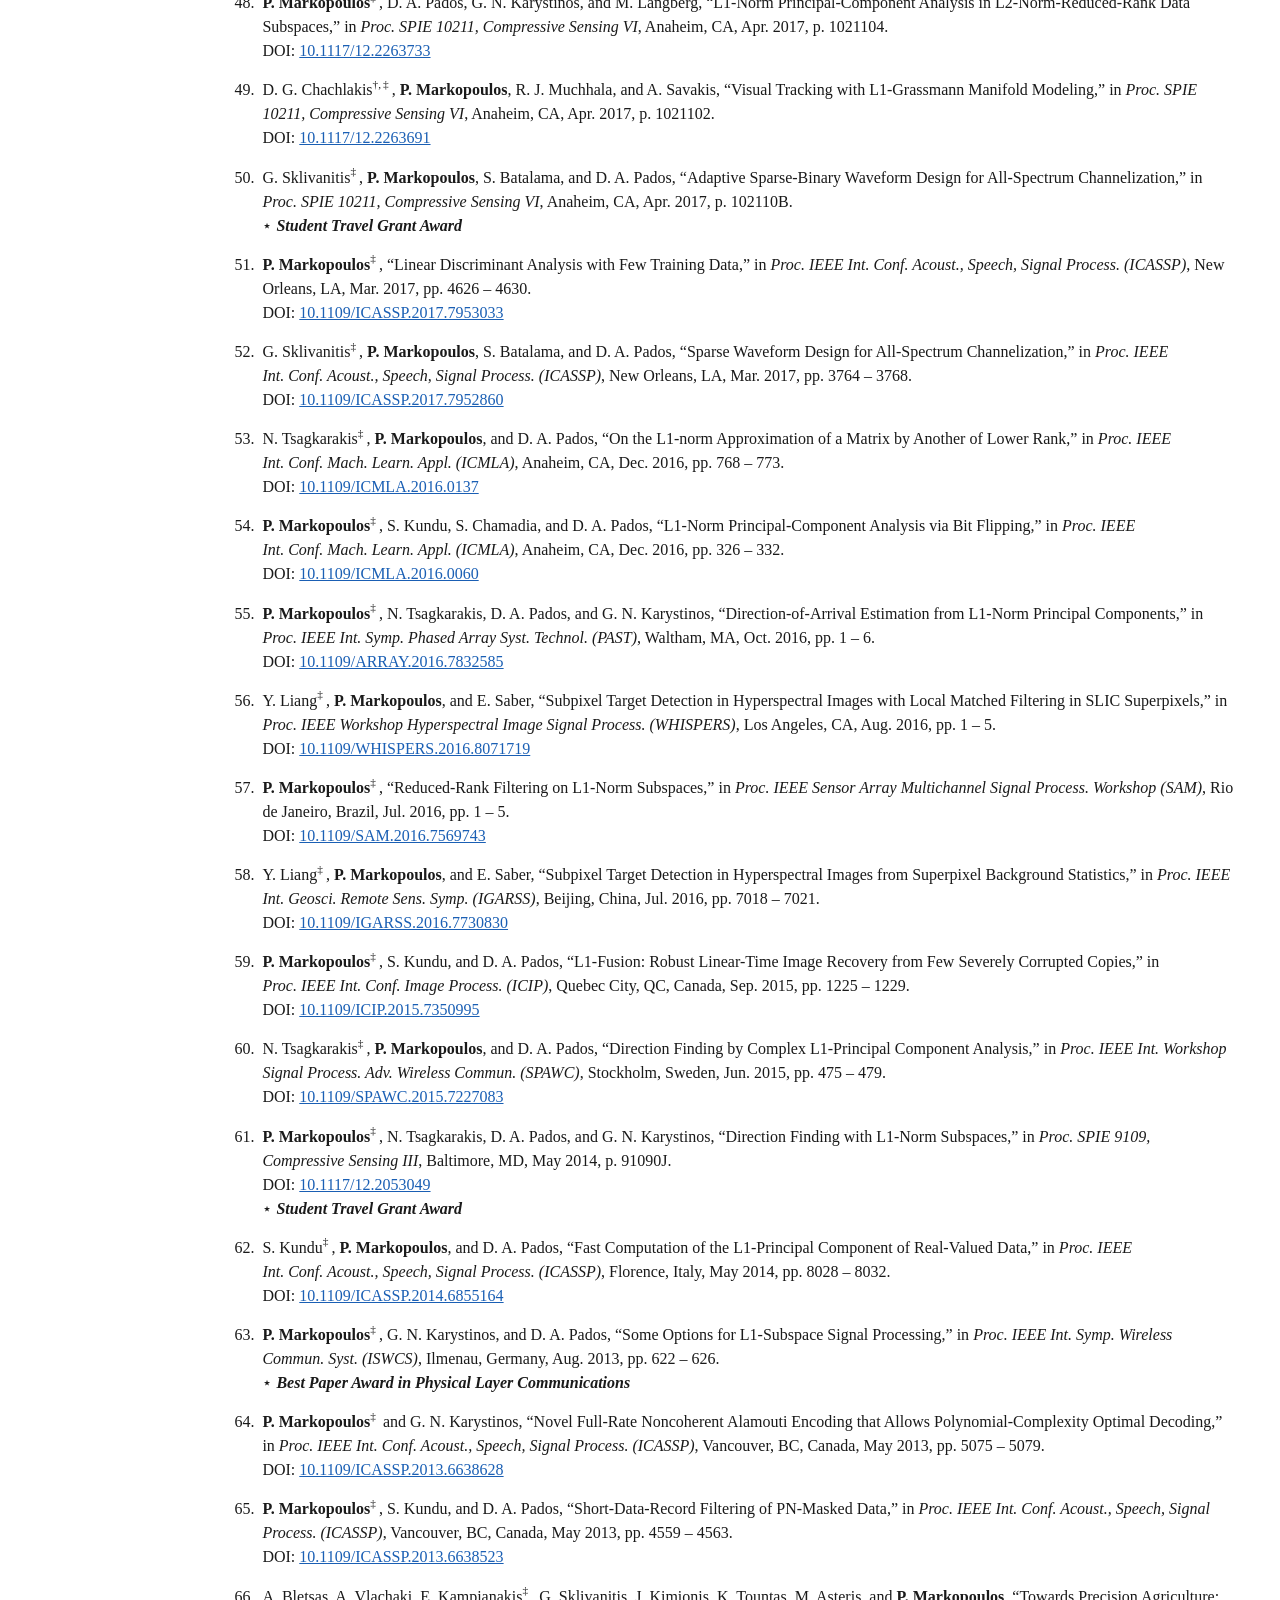
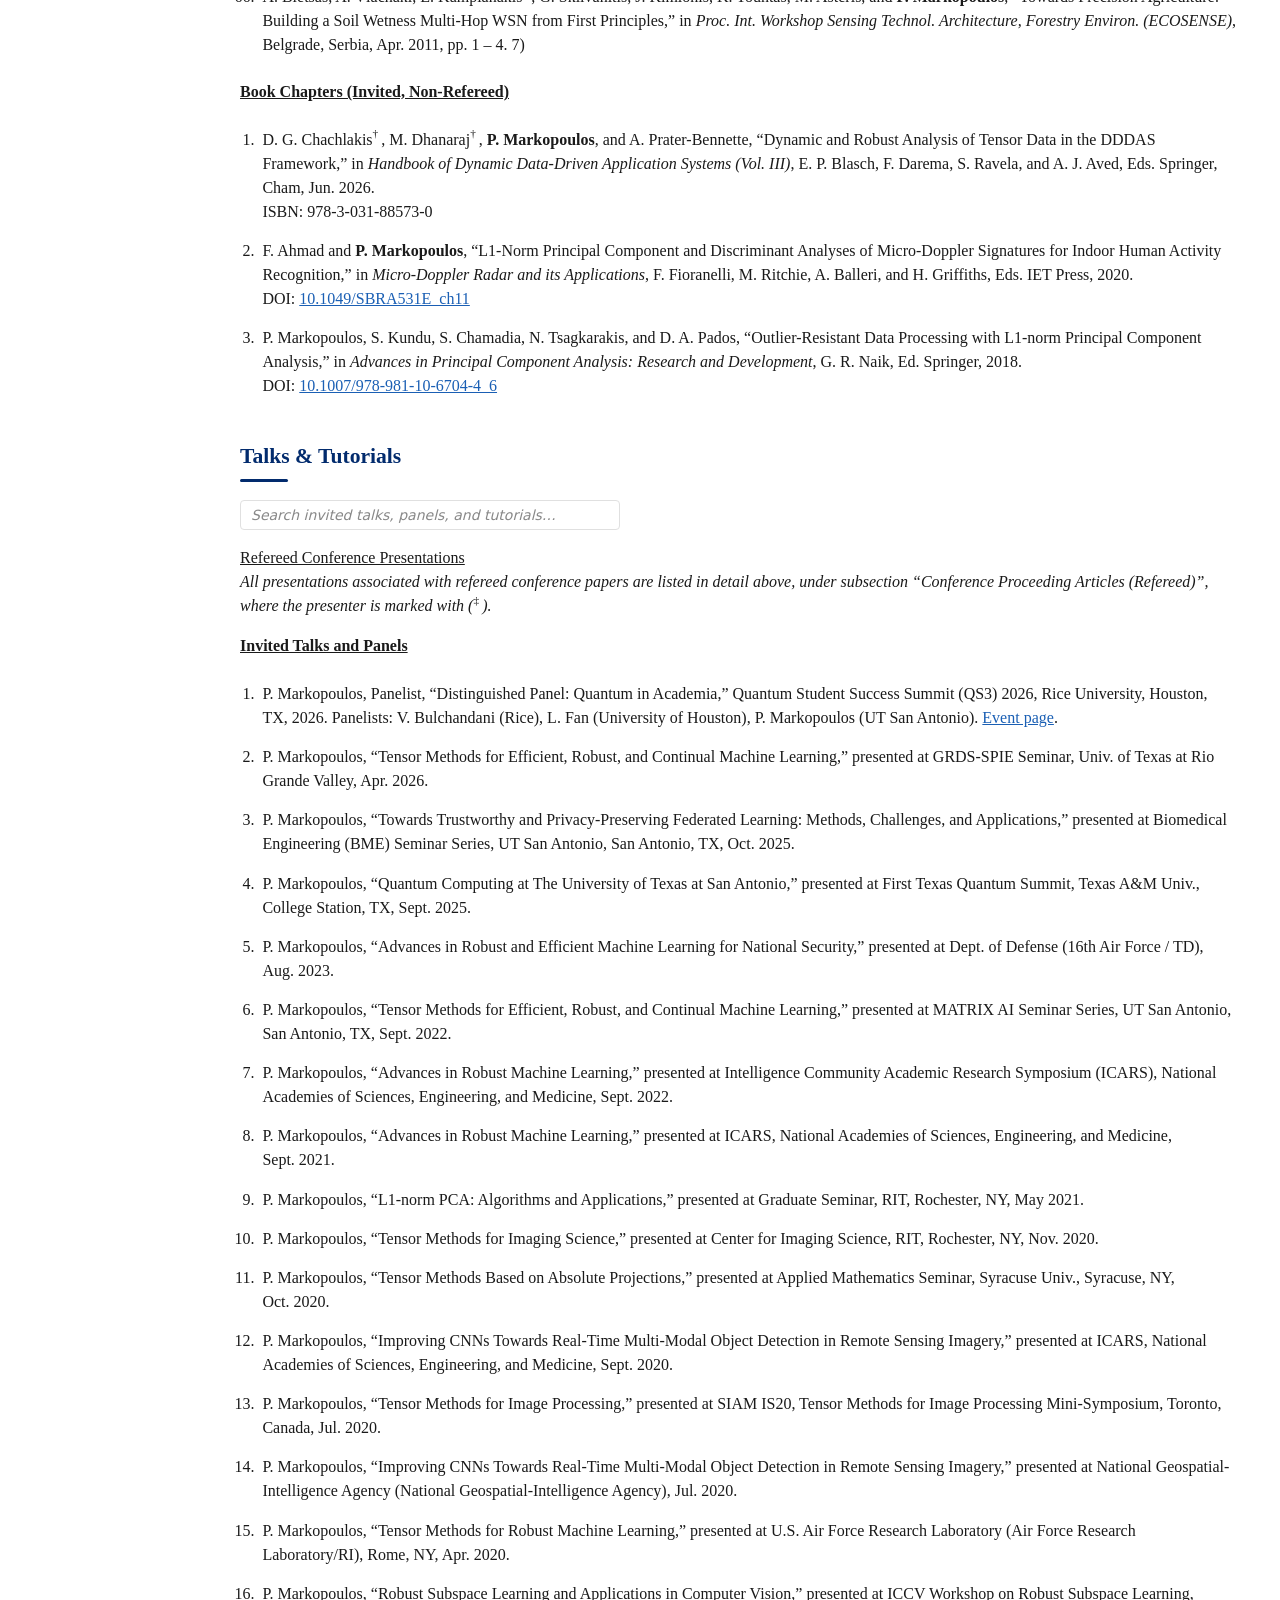
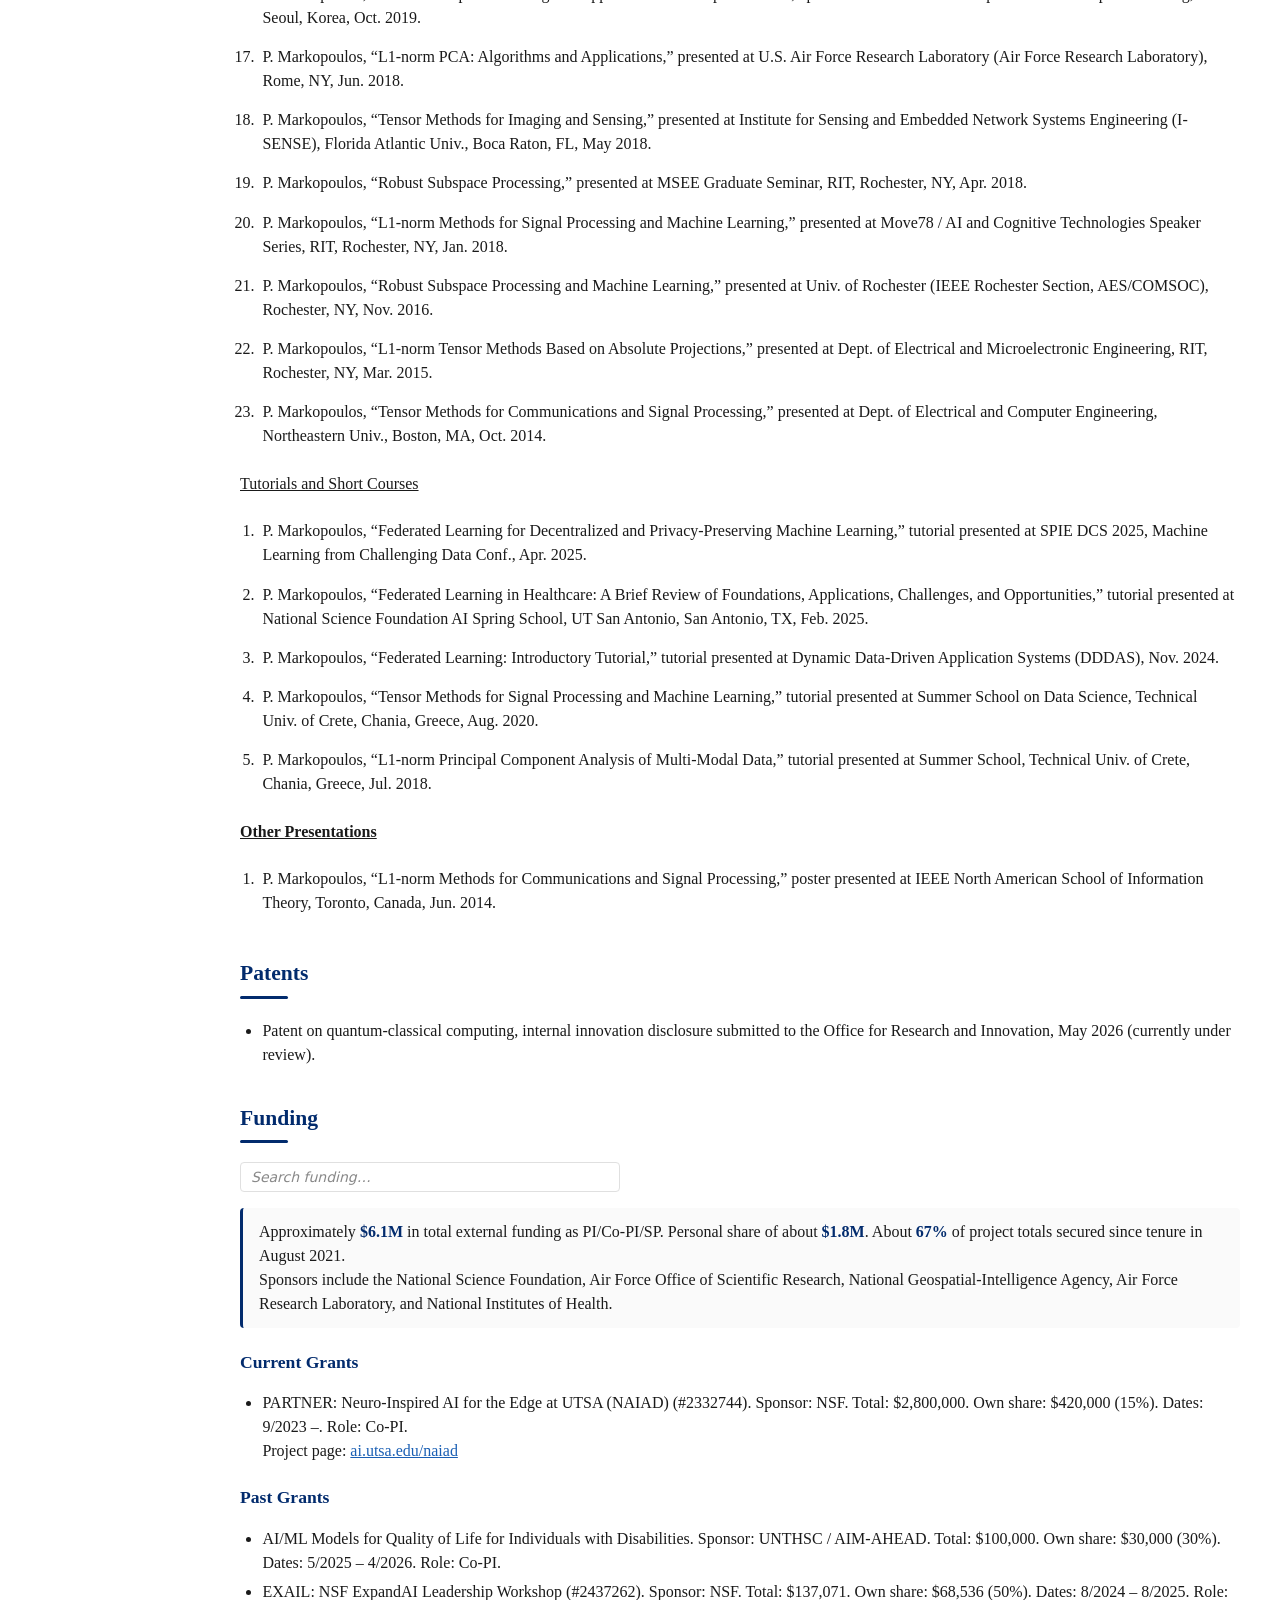
==== commit f10a40f2: "Update print statement from 'Hello' to 'Goodbye'" ====
--- a/index.html
+++ b/index.html
@@ -6,7 +6,7 @@
   <title>Panagiotis Markopoulos, Ph.D.</title>
   <style>
 :root {
-  --bg: #efefef;
+  --bg: #ffffff;
   --text: #1a1a1a;
   --heading: #022b6d;
   --link: #1a5fb4;
@@ -30,7 +30,7 @@
 body.dark h1, body.dark h2, body.dark strong { color: var(--heading); }
 body.dark a { color: var(--link); }
 * { box-sizing: border-box; }
-body {
+body { padding-top: 48px;
   margin: 0;
   font-family: "Charter", "Bitstream Charter", "Liberation Serif", Georgia, serif;
   background: var(--bg);
@@ -38,13 +38,13 @@
   line-height: 1.5;
   transition: background 0.2s, color 0.2s;
 }
-a { color: var(--link); text-decoration: none; }
+a { color: var(--link); text-decoration: underline; }
 a:hover { text-decoration: underline; }
 h1 {
   scroll-margin-top: 60px;
   font-size: 1.35em;
   color: var(--heading);
-  border-bottom: 1.5px solid var(--accent);
+  
   padding-bottom: 0.2em;
   margin-top: 1.6em;
 }
@@ -53,7 +53,7 @@
 
 /* Top bar */
 .topbar {
-  position: sticky;
+  position: fixed; top: 0; left: 0; right: 0; z-index: 100;
   top: 0;
   z-index: 100;
   display: flex;
@@ -126,7 +126,7 @@
 
 /* Mobile */
 .menu-toggle { display: none; }
-.mobile-nav { display: none; }
+.mobile-nav { display: none; position: fixed; top: 0; left: 0; right: 0; z-index: 100; }
 @media (max-width: 900px) {
   .layout { flex-direction: column; }
   #layout-menu {
@@ -152,7 +152,7 @@
 /* Print / PDF styles aiming for clean academic CV look */
 @media print {
   .topbar, #layout-menu, .mobile-nav, #pub-search-container { display: none !important; }
-  body { background: white; color: black; font-size: 10.5pt; }
+  body { padding-top: 48px; background: white; color: black; font-size: 10.5pt; }
   .layout { display: block; }
   #layout-content { margin: 0; padding: 0; max-width: none; }
   a { color: black; text-decoration: none; }
@@ -178,7 +178,7 @@
 @media print {
   .section-search, .topbar, #layout-menu, .mobile-nav, #back-top { display: none !important; }
   img { display: none !important; }
-  body { font-family: "Times New Roman", Times, serif !important; color: black !important; }
+  body { padding-top: 48px; font-family: "Times New Roman", Times, serif !important; color: black !important; }
   a, h1, h2, strong { color: black !important; }
   body.print-pubs [id^="sec:"]:not(#sec\:research) { display: none !important; }
   @page {
@@ -201,7 +201,7 @@
 
 /* Screen-only polish */
 @media screen {
-  body { background: linear-gradient(180deg, var(--bg) 0%, var(--bg) 100%); }
+  body { padding-top: 48px; background: linear-gradient(180deg, var(--bg) 0%, var(--bg) 100%); }
   #layout-menu {
     background: var(--nav-bg);
     border-right: 1px solid var(--border);
@@ -266,8 +266,8 @@
     height: 40px;
     border-radius: 50%;
     border: 1px solid var(--border);
-    background: var(--nav-bg);
-    color: var(--text);
+    background: var(--accent);
+    color: white;
     cursor: pointer;
     display: none;
     align-items: center;
@@ -277,7 +277,7 @@
     box-shadow: 0 2px 8px rgba(0,0,0,0.12);
   }
   #back-top.visible { display: flex; }
-  #back-top:hover { background: var(--card); }
+  #back-top:hover { background: var(--link); }
   /* Slightly better list readability */
   ol, ul { padding-left: 1.4em; }
   /* Active menu hint */
@@ -300,7 +300,7 @@
     width: 60px;
     height: 3px;
     background: var(--accent);
-    margin: 8px auto 0;
+    margin: 8px 0 0;
     border-radius: 2px;
   }
   /* Subtle hover on list items in long sections */
@@ -346,6 +346,16 @@
   /* Slightly better table header contrast */
   .cv-table th { font-size: 0.9em; letter-spacing: 0.02em; }
 }
+
+.stat-box {
+  background: var(--card);
+  border-left: 3px solid var(--accent);
+  padding: 12px 16px;
+  margin: 12px 0 16px;
+  border-radius: 4px;
+  
+}
+.stat-box strong { color: var(--heading); }
 </style>
 </head>
 <body>
@@ -353,6 +363,7 @@
 <div class="topbar">
   <button id="theme-toggle" title="Toggle theme">🌙</button>
   <button onclick="exportCV()">Export CV (PDF)</button>
+    <button onclick="exportCVTxt()">Export CV (TXT)</button>
 </div>
 <div class="mobile-nav">
   <label for="menu-toggle" id="hamburger-btn">☰ Menu</label>
@@ -367,21 +378,27 @@
     <a href="#sec:member" target="_blank" rel="noopener noreferrer">Memberships</a>
     <a href="#sec:awards" target="_blank" rel="noopener noreferrer">Awards & Honors</a>
     <a href="#sec:research" target="_blank" rel="noopener noreferrer">Publications</a>
-    <a href="#sec:presentations" target="_blank" rel="noopener noreferrer">Talks & Panels</a>
+    <a href="#sec:presentations" target="_blank" rel="noopener noreferrer">Invited Talks, Panels, and Tutorials</a>
     <a href="#sec:ip" target="_blank" rel="noopener noreferrer">Patents</a>
     <a href="#sec:grants" target="_blank" rel="noopener noreferrer">Funding</a>
     <a href="#sec:teaching" target="_blank" rel="noopener noreferrer">Teaching</a>
     <a href="#sec:team" target="_blank" rel="noopener noreferrer">Mentoring</a>
     <a href="#sec:service" target="_blank" rel="noopener noreferrer">Service</a>
-  </nav>
+  
+  <div style="margin-top:16px; padding-top:12px; border-top:1px solid var(--border);">
+    <a href="https://www.linkedin.com/in/panagiotis-panos-markopoulos-phd-750b5842/" target="_blank">LinkedIn</a>
+    <a href="https://scholar.google.com/citations?user=8NPXGZkAAAAJ" target="_blank">Google Scholar</a>
+    <a href="https://orcid.org/0000-0001-9686-779X" target="_blank">ORCID</a>
+  </div>
+</nav>
   <div id="layout-content">
-<div id="toptitle" style="text-align:center;">
+<div style="display:flex; align-items:flex-start; gap:24px; margin-bottom:1.5em;">
+<img src="./markopoulos.png" alt="Dr. Panagiotis Markopoulos" style="width:130px; border-radius:6px; box-shadow:0 2px 10px rgba(0,0,0,0.12); flex-shrink:0;">
+<div>
+<div id="toptitle">
   <span><strong>Panagiotis Markopoulos, Ph.D.</strong></span>
 </div>
-
-<p style="text-align:center;"><img src="./markopoulos.png" alt="Dr. Panagiotis Markopoulos" style="width:14em"></p>
-
-<p style="text-align:center;">
+<p style="margin:0.2em 0 0;">
   Associate Professor, Departments of
   <a href="https://caicc.utsa.edu/computer-engineering/" target="_blank" rel="noopener noreferrer">Computer Engineering</a>
   and
@@ -398,7 +415,7 @@
   <a href="https://utsa.edu/" target="_blank" rel="noopener noreferrer">
     The University of Texas at San Antonio
   </a>
-</p>
+</p></div></div>
   
 
 
@@ -412,7 +429,7 @@
 <li>
   <p>Links: 
   <a href="https://caicc.utsa.edu/faculty/profiles/markopoulos-panagiotis.html" target="_blank" rel="noopener noreferrer">College Profile</a>;
-  <a href="https://markopoulos.us/" target="_blank" rel="noopener noreferrer">Personal Web</a>;
+  
   <a href="https://www.linkedin.com/in/panagiotis-panos-markopoulos-phd-750b5842/" target="_blank" rel="noopener noreferrer">LinkedIn</a>; 
   <a href="https://orcid.org/0000-0001-9686-779X" target="_blank" rel="noopener noreferrer">ORCID</a>; 
   <a href="https://scholar.google.com/citations?user=8NPXGZkAAAAJ&hl=en" target="_blank" rel="noopener noreferrer">Google Scholar</a>
@@ -446,9 +463,9 @@
 Technical University of Crete, Greece, in 2010 and 2012,
 respectively.</p>
 <h1 id="sec:areas">Research Areas</h1>
-<p><u><strong>Technical Domains</strong></u></p>
-<ul>
-<li><p><u><strong>Machine Learning</strong></u> (statistical learning
+<p>Technical Domains</p>
+<ul>
+<li><p><strong>Machine Learning</strong> (statistical learning
 and deep learning). Topics include: Robust and trustworthy learning from
 challenging data (e.g., limited, high-dimensional, corrupted,
 imbalanced); continual learning (adaptive learning from streaming data
@@ -456,40 +473,40 @@
 learning (privacy-preserving learning from distributed datasets);
 computationally efficient learning and inference for edge-AI
 deployments.</p></li>
-<li><p><u><strong>Signal Processing</strong></u>. Topics include:
+<li><p><strong>Signal Processing</strong>. Topics include:
 Statistical and adaptive signal processing; stochastic and numerical
 optimization; sensor array processing; robust subspace estimation and
 adaptation (e.g., Lp-PCA methods); multi-linear algebra and tensor
 methods (e.g., robust L1-norm Tucker/PARAFAC decompositions and dynamic
 tensor factorization for compact, compressed, and adaptive neural
 networks).</p></li>
-<li><p><u><strong>Wireless Communications and Sensing</strong></u>.
+<li><p><strong>Wireless Communications and Sensing</strong>.
 Topics include: Radar and localization; physical-layer wireless
 communications (smart antennas, adaptive filtering, beamforming,
 spread-spectrum waveform design, channel estimation and equalization,
 interference suppression, symbol modulation/detection/estimation,
 resource allocation, multiplexing, multi-user MIMO).</p></li>
-<li><p><u><strong>Computer Vision and Remote Sensing</strong></u>.
+<li><p><strong>Computer Vision and Remote Sensing</strong>.
 Topics include: image denoising, segmentation, classification;
 multi-scale and rotation-invariant object detection and tracking; fusion
 of multi-modal imagery (e.g., hyperspectral, EO, SAR).</p></li>
-<li><p><u><strong>Quantum Computing</strong></u>. Topics include: hybrid
+<li><p><strong>Quantum Computing</strong>. Topics include: hybrid
 quantum-classical methods for machine learning; adaptive task
 distribution between quantum and classical resources; quantum annealing
 for combinatorial optimization in machine learning and signal
 processing.</p></li>
 </ul>
-<p><u><strong>Selected Application Domains</strong></u></p>
-<ul>
-<li><p><u><strong>Defense and National Security</strong></u>: Radar and
+<p>Selected Application Domains</p>
+<ul>
+<li><p><strong>Defense and National Security</strong>: Radar and
 RF systems; remote sensing and geospatial intelligence; computer vision
 for surveillance and target detection and tracking; robust machine
 learning for mission-critical decision-support.</p></li>
-<li><p><u><strong>Autonomous and Networked AI Systems</strong></u>:
+<li><p><strong>Autonomous and Networked AI Systems</strong>:
 Perception, connectivity, and navigation for autonomous platforms;
 multi-modal sensor fusion; adaptive and distributed learning over
 edge-AI deployments; secured autonomy.</p></li>
-<li><p><u><strong>Healthcare and Biomedical Sensing</strong></u>:
+<li><p><strong>Healthcare and Biomedical Sensing</strong>:
 machine learning for medical and behavioral-health data; wearable and
 gait sensing; radar- and sensor-based human activity recognition;
 privacy-preserving and federated learning in healthcare and clinical
@@ -497,27 +514,27 @@
 </ul>
 <h1 id="sec:education">Education</h1>
 <ul>
-<li><p><strong>Ph.D., Electrical Engineering</strong>, 2015<br />
+<li><p>Ph.D., Electrical Engineering, 2015<br />
 University at Buffalo (UB), The State University of New York, Buffalo,
 NY, USA<br />
 <em>Dissertation title:</em> “Optimal Algorithms for L1-norm Principal
 Component Analysis: New Tools for Signal Processing and Machine Learning
 with Few and Faulty Training Data”</p></li>
-<li><p><strong>M.S., Electronic &amp; Computer Engineering</strong>, 
+<li><p>M.S., Electronic &amp; Computer Engineering, 
 2012<br />
 Technical University of Crete (TUC), Chania, Crete, Greece<br />
 <em>Thesis title:</em> “Full-rate Differential M-PSK Alamouti Modulation
 with Polynomial-complexity Maximum-likelihood Noncoherent
 Detection”</p></li>
-<li><p><strong>Engineering Diploma (5-years), Electronic &amp; Computer
-Engineering</strong>, 2010<br />
+<li><p>Engineering Diploma (5-years), Electronic &amp; Computer
+Engineering, 2010<br />
 Technical University of Crete (TUC), Chania, Crete, Greece<br />
 <em>Thesis title:</em> “Maximum-Likelihood Noncoherent M-PSK OSTBC
 Detection with Polynomial Complexity”</p></li>
 </ul>
 <h1 id="sec:employment">Employment</h1>
 <ul>
-<li><p><strong>Associate Professor</strong>, Sept. 2025 - Present.<br />
+<li><p>Associate Professor, Sept. 2025 - Present.<br />
 Depts. of Computer Engineering (CE) and Computer Science (CS)<br />
 College of AI, Cyber and Computing (CAICC)<br />
 The University of Texas at San Antonio<br />
@@ -534,38 +551,38 @@
 program, UT San Antonio Main Campus and Health Science Center)</p></li>
 <li><p>Cloud Technology Endowed Fellow, awarded by the Office of the Provost, 2025 - 2026.</p></li>
 </ul></li>
-<li><p><strong>Associate Professor and Margie and Bill Klesse Endowed
-Professor</strong> 2022 – 2025<br />
+<li><p>Associate Professor and Margie and Bill Klesse Endowed
+Professor 2022 – 2025<br />
 Depts. of Electrical &amp; Computer Engineering (CE) and Computer
 Science (CS)<br />
 Klesse College of Engineering and Integrated Design (KCEID)<br />
 The University of Texas at San Antonio<br />
 San Antonio, TX</p></li>
-<li><p><strong>Associate Professor (with Tenure)</strong>
+<li><p>Associate Professor (with Tenure)
 2021 – 2022<br />
 Dept. of Electrical and Microelectronic Engineering (EME)<br />
 Kate Gleason College of Engineering (KGCOE)<br />
 Rochester Institute of Technology (RIT)<br />
 Rochester, NY</p></li>
-<li><p><strong>Assistant Professor (Tenure Track)</strong>
+<li><p>Assistant Professor (Tenure Track)
 2015 – 2021<br />
 Dept. of Electrical and Microelectronic Engineering (EME)<br />
 Kate Gleason College of Engineering (KGCOE)<br />
 Rochester Institute of Technology (RIT)<br />
 Rochester, NY</p></li>
-<li><p><strong>Visiting Summer Faculty (Independent Contractor)</strong>
+<li><p>Visiting Summer Faculty (Independent Contractor)
 2018, 2020, 2021<br />
 Information Directorate (contract with Griffiss Institute Inc.)<br />
 U.S. Air Force Research Laboratory (Air Force Research Laboratory)<br />
 Rome, NY</p></li>
-<li><p><strong>Graduate Research Assistant</strong> 2011 – 2015<br />
+<li><p>Graduate Research Assistant 2011 – 2015<br />
 Dept. of Electrical Engineering<br />
 School of Engineering and Applied Sciences<br />
 University at Buffalo (UB), The State University of New York<br />
 Buffalo, NY</p></li>
 </ul>
 <h1 id="sec:member">Memberships</h1>
-<p><u><strong>Professional Society Memberships</strong></u></p>
+<p><u>Professional Society Memberships</u></p>
 <ul>
 <li><p>Senior Member, IEEE (Societies: Signal Processing, Computer,
 Education)</p></li>
@@ -582,67 +599,67 @@
 <h1 id="sec:awards">Awards &amp; Honors</h1>
 <div class="section-search"><input type="text" class="section-search-input" data-section="sec:awards" placeholder="Search awards…"></div>
 
-<p><u><strong>Professional Honors and Major Awards</strong></u></p>
-<ul>
-<li><p><strong>Elected</strong> Full Member, Sigma Xi, The Scientific
+<p><u>Professional Honors and Major Awards</u></p>
+<ul>
+<li><p>Elected Full Member, Sigma Xi, The Scientific
 Research Honor Society, 2026</p></li>
-<li><p><strong>Elected</strong> Member, IEEE-Eta Kappa Nu (IEEE-HKN),
+<li><p>Elected Member, IEEE-Eta Kappa Nu (IEEE-HKN),
 The Honor Society of IEEE, 2026</p></li>
-<li><p><strong>Awarded</strong> MATRIX Summer Fellowship, UTSA AI
+<li><p>Awarded MATRIX Summer Fellowship, UTSA AI
 Consortium for Human Well-Being, in support of leadership of the
 Trustworthy AI thrust and National Science Foundation AI Institute positioning, 2026</p></li>
-<li><p><strong>Awarded</strong> the Cloud Technology Endowed Fellowship,
+<li><p>Awarded the Cloud Technology Endowed Fellowship,
 Office of the Provost, UT San Antonio, Sept. 2025 - Sept. 2026</p></li>
-<li><p><strong>Selected</strong> as UT San Antonio representative for
+<li><p>Selected as UT San Antonio representative for
 the Faculty Research Immersive Program with Tec de Monterrey, Jun.
 2025</p></li>
-<li><p><strong>Nominated</strong> for the University Excellence Award
+<li><p>Nominated for the University Excellence Award
 (Innovation and Impact), UT San Antonio, May 2025</p></li>
-<li><p><strong>Awarded</strong> the Margie and Bill Klesse Endowed
+<li><p>Awarded the Margie and Bill Klesse Endowed
 Professorship, Klesse College of Engineering and Integrated Design, UT
 San Antonio, 2022 – 2025 (three consecutive years)</p></li>
-<li><p><strong>Awarded</strong> the UT System STARs Program Award, Board
+<li><p>Awarded the UT System STARs Program Award, Board
 of Regents, University of Texas System, 2022</p></li>
-<li><p><strong>Elevated</strong> to IEEE Senior Member, 2022</p></li>
-<li><p><strong>Awarded</strong> the Air Force Office of Scientific Research Young Investigator Program
+<li><p>Elevated to IEEE Senior Member, 2022</p></li>
+<li><p>Awarded the Air Force Office of Scientific Research Young Investigator Program
 (YIP) Award, U.S. Air Force Office of Scientific Research, 2019</p></li>
-<li><p><strong>Awarded</strong> the Exemplary Performance in Research
+<li><p>Awarded the Exemplary Performance in Research
 Award, Kate Gleason College of Engineering, Rochester Institute of
 Technology, 2019 (for proposals submitted in 2018)</p></li>
-<li><p><strong>Awarded</strong> the Exemplary Performance in Teaching
+<li><p>Awarded the Exemplary Performance in Teaching
 Award, Kate Gleason College of Engineering, Rochester Institute of
 Technology, 2019</p></li>
-<li><p><strong>Awarded</strong> the Exemplary Performance in Research
+<li><p>Awarded the Exemplary Performance in Research
 Award, Kate Gleason College of Engineering, Rochester Institute of
 Technology, 2018 (for proposals submitted in 2017)</p></li>
-<li><p><strong>Awarded</strong> the Exemplary Reviewer Award, IEEE
+<li><p>Awarded the Exemplary Reviewer Award, IEEE
 Communications Society, 2017</p></li>
-<li><p><strong>Awarded</strong> the “Great Moment for Education” Award,
+<li><p>Awarded the “Great Moment for Education” Award,
 Eurobank EFG (high-school top-scoring graduate in the Greek Panhellenic
 university admission examinations), Oct. 2004</p></li>
 </ul>
-<p><u><strong>Paper Awards</strong></u></p>
-<ul>
-<li><p><strong>Awarded</strong> the Distinguished Conference Paper Award
+<p><u>Paper Awards</u></p>
+<ul>
+<li><p>Awarded the Distinguished Conference Paper Award
 for “Robust Federated Learning via Stable Cosine Similarity,” IEEE
 International Carnahan Conference on Security Technology (ICCST),
 2025</p></li>
-<li><p><strong>Awarded</strong> the Runner-Up Poster Award for “Gait
+<li><p>Awarded the Runner-Up Poster Award for “Gait
 Recognition Based on Tensor Analysis of Acceleration Data from Wearable
 Sensors,” IEEE Western New York Image and Signal Processing Workshop,
 2018</p></li>
-<li><p><strong>Awarded</strong> a Student Travel Grant, SPIE Defense and
+<li><p>Awarded a Student Travel Grant, SPIE Defense and
 Commercial Sensing, 2017 (for “Adaptive Sparse-Binary Waveform Design
 for All-Spectrum Channelization”)</p></li>
-<li><p><strong>Awarded</strong> a Student Travel Grant, SPIE Defense,
+<li><p>Awarded a Student Travel Grant, SPIE Defense,
 Security, and Sensing, 2014 (for “Direction Finding with L1-Norm
 Subspaces”)</p></li>
-<li><p><strong>Awarded</strong> the Best Paper Award in Physical Layer
+<li><p>Awarded the Best Paper Award in Physical Layer
 Communications and Signal Processing for “Some Options for L1-Subspace
 Signal Processing,” IEEE International Symposium on Wireless
 Communication Systems (ISWCS), 2013</p></li>
 </ul>
-<p><u><strong>Selected Advisee Distinctions</strong></u></p>
+<p><u>Selected Advisee Distinctions</u></p>
 <ul>
 <li><p>Ph.D. advisee Rakib Ul Haque received the <strong>the Distinguished Conference Paper Award </strong>
 for our paper “Robust Federated Learning via Stable Cosine Similarity,” IEEE
@@ -658,13 +675,11 @@
 <h1 id="sec:research">Publications</h1>
 <div class="section-search"><input type="text" class="section-search-input" data-section="sec:research" placeholder="Search publications by author, year, keyword…"></div>
 
-<p>Publication metrics (as of Nov. 18, 2026):</p>
-<ul>
-<li><p><strong>Journals:</strong> 25 published (+ multiple under review, not listed here)</p></li>
-<li><p><strong>Refereed Conference Papers:</strong> 67</p></li>
-<li><p><strong>Total Citations:</strong> 1,886 (1,156 since 2021);
-<strong>H-index:</strong> 21; <strong>i10-index:</strong> 43</p></li>
-</ul>
+<div class="stat-box">
+<strong>25</strong> journal articles | <strong>67</strong> refereed conference papers<br>
+<strong>1,886</strong> citations (1,156 since 2021) | h-index <strong>21</strong> | i10-index <strong>43</strong><br>
+<span style="color:var(--muted);">As of November 2026. Multiple papers under review not listed.</span>
+</div>
 <p><u><strong>Journal Articles (Refereed)</strong></u><br />
 <em>Advisees are marked with
 (<math display="inline" xmlns="http://www.w3.org/1998/Math/MathML"><semantics><msup><mi></mi><mo>†</mo></msup><annotation encoding="application/x-tex">^\dag</annotation></semantics></math>).</em></p>
@@ -859,8 +874,8 @@
 <li><p>V. T. Nguyen<math display="inline" xmlns="http://www.w3.org/1998/Math/MathML"><semantics><msup><mi></mi><mrow><mi>†</mi><mo>,</mo><mi>‡</mi></mrow></msup><annotation encoding="application/x-tex">^{\dag,\ddag}</annotation></semantics></math>,
 M. Dhanaraj<math display="inline" xmlns="http://www.w3.org/1998/Math/MathML"><semantics><msup><mi></mi><mo>†</mo></msup><annotation encoding="application/x-tex">^\dag</annotation></semantics></math>,
 and <strong>P. Markopoulos</strong>, “Depth- and Rank-Selective
-Multilinear Transformation Layers for Compact CNNs,” 
-in <em>Proc. 60th Asilomar Conf. Signals, Syst., Comput.</em>, Oct. 25-28, 2026.</p></li>
+Multilinear Transformation Layers for Compact CNNs,” accepted to appear
+in <em>Proc. 60th Asilomar Conf. Signals, Syst., Comput.</em>, 2026.</p></li>
 <li><p>R. U. Haque<math display="inline" xmlns="http://www.w3.org/1998/Math/MathML"><semantics><msup><mi></mi><mrow><mi>†</mi><mo>,</mo><mi>‡</mi></mrow></msup><annotation encoding="application/x-tex">^{\dag,\ddag}</annotation></semantics></math>
 and <strong>P. Markopoulos</strong>, “Robust Federated Learning via
 Stable Cosine Similarity,” in <em>Proc. 2025 IEEE Int. Carnahan
@@ -1348,7 +1363,7 @@
 H. Griffiths, Eds. IET Press, 2020.<br />
 DOI: <a
 href="https://doi.org/10.1049/SBRA531E_ch11" target="_blank" rel="noopener noreferrer">10.1049/SBRA531E_ch11</a></p></li>
-<li><p><strong>P. Markopoulos</strong>, S. Kundu, S. Chamadia,
+<li><p>P. Markopoulos, S. Kundu, S. Chamadia,
 N. Tsagkarakis, and D. A. Pados, “Outlier-Resistant Data Processing with
 L1-norm Principal Component Analysis,” in <em>Advances in Principal
 Component Analysis: Research and Development</em>, G. R. Naik,
@@ -1357,113 +1372,113 @@
 href="https://doi.org/10.1007/978-981-10-6704-4_6" target="_blank" rel="noopener noreferrer">10.1007/978-981-10-6704-4_6</a></p></li>
 </ol>
 <h1 id="sec:presentations">Talks &amp; Tutorials</h1>
-<div class="section-search"><input type="text" class="section-search-input" data-section="sec:presentations" placeholder="Search talks and tutorials…"></div>
-
-<p><u><strong>Refereed Conference Presentations</strong></u><br />
+<div class="section-search"><input type="text" class="section-search-input" data-section="sec:presentations" placeholder="Search invited talks, panels, and tutorials…"></div>
+
+<p><u>Refereed Conference Presentations</u><br />
 <em>All presentations associated with refereed conference papers are
 listed in detail above, under subsection “Conference Proceeding Articles
 (Refereed)”, where the presenter is marked with
 (<math display="inline" xmlns="http://www.w3.org/1998/Math/MathML"><semantics><msup><mi></mi><mo>‡</mo></msup><annotation encoding="application/x-tex">^\ddag</annotation></semantics></math>).</em></p>
 <p><u><strong>Invited Talks and Panels</strong></u></p>
 <ol>
-<li><p><strong>P. Markopoulos</strong>, Panelist, “Distinguished Panel: Quantum in Academia,” Quantum Student Success Summit (QS3) 2026, Rice University, Houston, TX, 2026. Panelists: V. Bulchandani (Rice), L. Fan (University of Houston), P. Markopoulos (UT San Antonio). <a href="https://sites.google.com/view/qs3-2026/home" target="_blank" rel="noopener noreferrer">Event page</a>.</p></li>
-<li><p><strong>P. Markopoulos</strong>, “Tensor Methods for Efficient,
+<li><p>P. Markopoulos, Panelist, “Distinguished Panel: Quantum in Academia,” Quantum Student Success Summit (QS3) 2026, Rice University, Houston, TX, 2026. Panelists: V. Bulchandani (Rice), L. Fan (University of Houston), P. Markopoulos (UT San Antonio). <a href="https://sites.google.com/view/qs3-2026/home" target="_blank" rel="noopener noreferrer">Event page</a>.</p></li>
+<li><p>P. Markopoulos, “Tensor Methods for Efficient,
 Robust, and Continual Machine Learning,” presented at GRDS-SPIE Seminar,
 Univ. of Texas at Rio Grande Valley, Apr. 2026.</p></li>
-<li><p><strong>P. Markopoulos</strong>, “Towards Trustworthy and
+<li><p>P. Markopoulos, “Towards Trustworthy and
 Privacy-Preserving Federated Learning: Methods, Challenges, and
 Applications,” presented at Biomedical Engineering (BME) Seminar Series,
 UT San Antonio, San Antonio, TX, Oct. 2025.</p></li>
-<li><p><strong>P. Markopoulos</strong>, “Quantum Computing at The
+<li><p>P. Markopoulos, “Quantum Computing at The
 University of Texas at San Antonio,” presented at First Texas Quantum
 Summit, Texas A&amp;M Univ., College Station, TX, Sept. 2025.</p></li>
-<li><p><strong>P. Markopoulos</strong>, “Advances in Robust and
+<li><p>P. Markopoulos, “Advances in Robust and
 Efficient Machine Learning for National Security,” presented at Dept. of
 Defense (16th Air Force / TD), Aug. 2023.</p></li>
-<li><p><strong>P. Markopoulos</strong>, “Tensor Methods for Efficient,
+<li><p>P. Markopoulos, “Tensor Methods for Efficient,
 Robust, and Continual Machine Learning,” presented at MATRIX AI Seminar
 Series, UT San Antonio, San Antonio, TX, Sept. 2022.</p></li>
-<li><p><strong>P. Markopoulos</strong>, “Advances in Robust Machine
+<li><p>P. Markopoulos, “Advances in Robust Machine
 Learning,” presented at Intelligence Community Academic Research
 Symposium (ICARS), National Academies of Sciences, Engineering, and
 Medicine, Sept. 2022.</p></li>
-<li><p><strong>P. Markopoulos</strong>, “Advances in Robust Machine
+<li><p>P. Markopoulos, “Advances in Robust Machine
 Learning,” presented at ICARS, National Academies of Sciences,
 Engineering, and Medicine, Sept. 2021.</p></li>
-<li><p><strong>P. Markopoulos</strong>, “L1-norm PCA: Algorithms and
+<li><p>P. Markopoulos, “L1-norm PCA: Algorithms and
 Applications,” presented at Graduate Seminar, RIT, Rochester, NY, May
 2021.</p></li>
-<li><p><strong>P. Markopoulos</strong>, “Tensor Methods for Imaging
+<li><p>P. Markopoulos, “Tensor Methods for Imaging
 Science,” presented at Center for Imaging Science, RIT, Rochester, NY,
 Nov. 2020.</p></li>
-<li><p><strong>P. Markopoulos</strong>, “Tensor Methods Based on
+<li><p>P. Markopoulos, “Tensor Methods Based on
 Absolute Projections,” presented at Applied Mathematics Seminar,
 Syracuse Univ., Syracuse, NY, Oct. 2020.</p></li>
-<li><p><strong>P. Markopoulos</strong>, “Improving CNNs Towards
+<li><p>P. Markopoulos, “Improving CNNs Towards
 Real-Time Multi-Modal Object Detection in Remote Sensing Imagery,”
 presented at ICARS, National Academies of Sciences, Engineering, and
 Medicine, Sept. 2020.</p></li>
-<li><p><strong>P. Markopoulos</strong>, “Tensor Methods for Image
+<li><p>P. Markopoulos, “Tensor Methods for Image
 Processing,” presented at SIAM IS20, Tensor Methods for Image Processing
 Mini-Symposium, Toronto, Canada, Jul.  2020.</p></li>
-<li><p><strong>P. Markopoulos</strong>, “Improving CNNs Towards
+<li><p>P. Markopoulos, “Improving CNNs Towards
 Real-Time Multi-Modal Object Detection in Remote Sensing Imagery,”
 presented at National Geospatial-Intelligence Agency (National Geospatial-Intelligence Agency), Jul. 
 2020.</p></li>
-<li><p><strong>P. Markopoulos</strong>, “Tensor Methods for Robust
+<li><p>P. Markopoulos, “Tensor Methods for Robust
 Machine Learning,” presented at U.S. Air Force Research Laboratory
 (Air Force Research Laboratory/RI), Rome, NY, Apr. 2020.</p></li>
-<li><p><strong>P. Markopoulos</strong>, “Robust Subspace Learning and
+<li><p>P. Markopoulos, “Robust Subspace Learning and
 Applications in Computer Vision,” presented at ICCV Workshop on Robust
 Subspace Learning, Seoul, Korea, Oct. 2019.</p></li>
-<li><p><strong>P. Markopoulos</strong>, “L1-norm PCA: Algorithms and
+<li><p>P. Markopoulos, “L1-norm PCA: Algorithms and
 Applications,” presented at U.S. Air Force Research Laboratory (Air Force Research Laboratory),
 Rome, NY, Jun. 2018.</p></li>
-<li><p><strong>P. Markopoulos</strong>, “Tensor Methods for Imaging and
+<li><p>P. Markopoulos, “Tensor Methods for Imaging and
 Sensing,” presented at Institute for Sensing and Embedded Network
 Systems Engineering (I-SENSE), Florida Atlantic Univ., Boca Raton, FL,
 May 2018.</p></li>
-<li><p><strong>P. Markopoulos</strong>, “Robust Subspace Processing,”
+<li><p>P. Markopoulos, “Robust Subspace Processing,”
 presented at MSEE Graduate Seminar, RIT, Rochester, NY,
 Apr. 2018.</p></li>
-<li><p><strong>P. Markopoulos</strong>, “L1-norm Methods for Signal
+<li><p>P. Markopoulos, “L1-norm Methods for Signal
 Processing and Machine Learning,” presented at Move78 / AI and Cognitive
 Technologies Speaker Series, RIT, Rochester, NY, Jan. 2018.</p></li>
-<li><p><strong>P. Markopoulos</strong>, “Robust Subspace Processing and
+<li><p>P. Markopoulos, “Robust Subspace Processing and
 Machine Learning,” presented at Univ. of Rochester (IEEE Rochester
 Section, AES/COMSOC), Rochester, NY, Nov. 2016.</p></li>
-<li><p><strong>P. Markopoulos</strong>, “L1-norm Tensor Methods Based on
+<li><p>P. Markopoulos, “L1-norm Tensor Methods Based on
 Absolute Projections,” presented at Dept. of Electrical and
 Microelectronic Engineering, RIT, Rochester, NY, Mar. 2015.</p></li>
-<li><p><strong>P. Markopoulos</strong>, “Tensor Methods for
+<li><p>P. Markopoulos, “Tensor Methods for
 Communications and Signal Processing,” presented at Dept. of Electrical
 and Computer Engineering, Northeastern Univ., Boston, MA,
 Oct. 2014.</p></li>
 </ol>
-<p><u><strong>Tutorials and Short Courses</strong></u></p>
+<p><u>Tutorials and Short Courses</u></p>
 <ol>
-<li><p><strong>P. Markopoulos</strong>, “Federated Learning for
+<li><p>P. Markopoulos, “Federated Learning for
 Decentralized and Privacy-Preserving Machine Learning,” tutorial
 presented at SPIE DCS 2025, Machine Learning from Challenging Data
 Conf., Apr. 2025.</p></li>
-<li><p><strong>P. Markopoulos</strong>, “Federated Learning in
+<li><p>P. Markopoulos, “Federated Learning in
 Healthcare: A Brief Review of Foundations, Applications, Challenges, and
 Opportunities,” tutorial presented at National Science Foundation AI Spring School, UT San
 Antonio, San Antonio, TX, Feb. 2025.</p></li>
-<li><p><strong>P. Markopoulos</strong>, “Federated Learning:
+<li><p>P. Markopoulos, “Federated Learning:
 Introductory Tutorial,” tutorial presented at Dynamic Data-Driven
 Application Systems (DDDAS), Nov. 2024.</p></li>
-<li><p><strong>P. Markopoulos</strong>, “Tensor Methods for Signal
+<li><p>P. Markopoulos, “Tensor Methods for Signal
 Processing and Machine Learning,” tutorial presented at Summer School on
 Data Science, Technical Univ. of Crete, Chania, Greece,
 Aug. 2020.</p></li>
-<li><p><strong>P. Markopoulos</strong>, “L1-norm Principal Component
+<li><p>P. Markopoulos, “L1-norm Principal Component
 Analysis of Multi-Modal Data,” tutorial presented at Summer School,
 Technical Univ. of Crete, Chania, Greece, Jul.  2018.</p></li>
 </ol>
 <p><u><strong>Other Presentations</strong></u></p>
 <ol>
-<li><p><strong>P. Markopoulos</strong>, “L1-norm Methods for
+<li><p>P. Markopoulos, “L1-norm Methods for
 Communications and Signal Processing,” poster presented at IEEE North
 American School of Information Theory, Toronto, Canada, Jun.
 2014.</p></li>
@@ -1475,73 +1490,59 @@
 <h1 id="sec:grants">Funding</h1>
 <div class="section-search"><input type="text" class="section-search-input" data-section="sec:grants" placeholder="Search funding…"></div>
 
-<p><u><strong>Current Grants</strong></u></p>
-<ul>
-<li><p>Title: “PARTNER: Neuro-Inspired AI for the Edge at UTSA (NAIAD)”; Sponsor: National Science Foundation (Award #2332744); Total: $2,800,000; Dates: Sep. 15, 2023 – ; Role: Co-PI. <a href="https://ai.utsa.edu/naiad/" target="_blank" rel="noopener noreferrer">Project Page</a></p></li> 
-</ul>
-<p><u><strong>Previous Grants</strong></u></p>
-<ul>
-<li><p>Title: “AI/ML Models Designed to Improve the Quality of Life for Individuals with Disabilities”; Sponsor:  National Institutes of Health (AIM-AHEAD);  Dates: May 2025 - Apr. 2026; Role:  Co-PI</p></li>
-<li><p>Title: “EXAIL: NSF ExpandAI Leadership Workshop”; Sponsor: National Science Foundation (Award #2437262); Total: $137,071; Dates: Sep. 1, 2024 – ; Role: Co-PI</p></li>
-<li><p>Title: “MATCH: The MATRIX AI/ML Concierge for Healthcare”; Sponsor: National Institutes of Health (AIM-AHEAD); Dates: Sep. 2024 – Sep. 2025; Role:  Senior Personnel</p></li>
-<li><p>Title: “M-POWER: MATRIX-Provided AI/ML Open-Source Resource Center for Behavioral Health Empowerment”; Sponsor:  National Institutes of Health (AIM-AHEAD); Nov. 16, 2023 – Aug. 2024; Role:  Senior Personnel</p></li>
-<li><p>Title: “Theory and Efficient Algorithms for Dynamic and Robust L1-Norm Analysis of Tensor Data” [Young Investigator Program (YIP)]; Sponsor: Air Force Office of Scientific Research [originally awarded to RIT; balance transferred to UT San Antonio]; Dates: Jan. 2020 – May 2024; Role:  Sole PI.<br /></li>
-<li><p>Title: “Collaborative Research: CDS&E: Theoretical Foundations and Algorithms for L1-Norm-Based Reliable Multi-Modal Data Analysis”; Sponsor: National Science Foundation (Award #1808582); Total: $323,973; Dates: Sep. 1, 2018 – ; Role: PI (RIT).</p></li>
-<li><p>Title: “Target Detection/Tracking and Activity Recognition from Multimodal Data”; Sponsor: National Geospatial-Intelligence Agency; Dates: Sep. 2019 – Sep. 2024; Role: Co-PI<br /> </li>
-<li><p>Title: “Efficient Radar Imaging and Machine Learning for Concealed Object Detection”; Sponsor: Air Force Research Laboratory; Dates: Oct. 2021 – Jun. 2022; Role: Sole PI</p></li>
-<li><p>Title: “Continual and Incremental Learning with Tensor-Factorized Neural Networks”; Sponsor: Air Force Research Laboratory; Dates:  Sep. 2021 – Dec. 2021; Role: Sole PI</p></li>
-<li><p>Title: “Data-Driven Adaptive Learning for Video Analytics”; Sponsor: Air Force Research Laboratory; Dates: Feb. 2018 – Feb. 2021; Role: Co-PI</p></li>
-<li><p>Title: “Efficient Methods for Dynamic and Robust Analysis of Tensors”; Sponsor: Air Force Research Laboratory; Dates:   Nov. 2020 – Dec. 2020; Role: Sole PI</p></li>
-<li><p>Title: “Development and Testing of Robust Algorithms for Real-Time Recognition of Complex Gait Patterns from Wearable Sensor Data”; Sponsor:  RIT, KGCOE;  May 2018 – Dec. 2019; Role: PI</p></li>
-<li><p>Title: “Methods for Corruption-Resistant Analysis of Tensor Data”; Sponsor:  Air Force Research Laboratory; Dates: Sep. 2018 – Oct. 2018; Role: Sole PI</p></li>
-<li><p>Title: “Distributed Self-Localization of Wireless-Node Squads in Hostile Environments”;  Sponsor: Harris Corporation; Dates:  Nov. 2016 – Jun. 2017; Role: PI</p></li>
-<li><p>Title: “Practical L1-Norm Principal Component Analysis: Tools for Reliable Data Analytics”; Sponsor: RIT OVPR; Dates: Apr. 2016 – Mar. 2017; Role: Sole PI</p></li>
-</ul>
-
-<h2>Pending Proposals</h2>
-<ul>
-<li><p>Title: “AI-Infrastructure-Hubs: AIM-TX Texas AI Infrastructure Hub for Advanced Manufacturing Digital Transformation”; Sponsor: National Science Foundation (via The University of Texas Rio Grande Valley); Total: $1,500,000; Dates: Jul. 2027 – Jun. 2032; Role: Co-PI.</p></li>
-<li><p>Title: “Psychotropic Polypharmacy Patterns, Risks, and Geographic Differences in Autism Spectrum Disorder”; Sponsor: National Institutes of Health; Total: $1,168,542; Dates: Jan. 2027 – Dec. 2029; Role: Co-PI.</p></li>
-<li><p>Title: “Socio-Exposome Influences on Co-occurring Conditions in Autism Spectrum Disorder: A Machine Learning and Virtual Twins Framework”; Sponsor: National Institutes of Health; Total: $1,113,642; Dates: Jan. 2027 – Dec. 2029; Role: Co-PI.</p></li>
-<li><p>Title: “Collaborative Research: FET: Foundations of Quantum Tensor Decomposition”; Sponsor: National Science Foundation; Total: $700,000; Dates: Oct. 2026 – Sep. 2030; Role: PI.</p></li>
-</ul>
+<div class="stat-box">
+Approximately <strong>$6.1M</strong> in total external funding as PI/Co-PI/SP. Personal share of about <strong>$1.8M</strong>. About <strong>67%</strong> of project totals secured since tenure in August 2021.<br>Sponsors include the National Science Foundation, Air Force Office of Scientific Research, National Geospatial-Intelligence Agency, Air Force Research Laboratory, and National Institutes of Health.
+</div>
+
+<h2>Current Grants</h2>
+<ul>
+<li><p>PARTNER: Neuro-Inspired AI for the Edge at UTSA (NAIAD) (#2332744). Sponsor: NSF. Total: $2,800,000. Own share: $420,000 (15%). Dates: 9/2023 –. Role: Co-PI.<br>Project page: <a href="https://ai.utsa.edu/naiad/" target="_blank">ai.utsa.edu/naiad</a></p></li>
+</ul>
+
+<h2>Past Grants</h2>
+<ul>
+<li><p>AI/ML Models for Quality of Life for Individuals with Disabilities. Sponsor: UNTHSC / AIM-AHEAD. Total: $100,000. Own share: $30,000 (30%). Dates: 5/2025 – 4/2026. Role: Co-PI.</p></li>
+<li><p>EXAIL: NSF ExpandAI Leadership Workshop (#2437262). Sponsor: NSF. Total: $137,071. Own share: $68,536 (50%). Dates: 8/2024 – 8/2025. Role: Co-PI.</p></li>
+<li><p>MATCH: MATRIX AI/ML Concierge for Healthcare. Sponsor: UNTHSC / MATRIX. Total: $500,000. Own share: $11,000. Dates: 9/2024 – 9/2025. Role: SP.</p></li>
+<li><p>M-POWER: AI/ML Open-Source Resource Center for Behavioral Health. Sponsor: UNTHSC / MATRIX. Total: $500,000. Own share: $50,000 (10%). Dates: 11/2023 – 8/2024. Role: SP.</p></li>
+<li><p>Dynamic and Robust L1-Norm Analysis of Tensor Data. Originally at RIT; $195,401 transferred to UTSA (12/2022 – 5/2024). Sponsor: AFOSR, Young Investigator Award. Total: $348,460. Own share: $348,460 (100%). Dates: 1/2020 – 5/2024. Role: Sole PI.<br>Award announcement: <a href="https://www.afrl.af.mil/News/Article/2328824/afosr-awards-grants-to-42-scientists-engineers-through-young-investigator-resea/" target="_blank">afrl.af.mil</a></p></li>
+<li><p>Target Detection/Tracking and Activity Recognition from Multimodal DataThree renewals; $10,000 transferred to UTSA (9/2023 – May 2024). Sponsor: NGA. Total: $858,534. Own share: $343,414 (40%). Dates: 9/2019 – 9/2024. Role: Co-PI.</p></li>
+<li><p>CDS&E: L1-Norm-Based Reliable Multi-Modal Data Analysis (#1808582). Sponsor: NSF. Total: $323,973. Own share: $194,384 (60%). Dates: 9/2018 – 2023. Role: PI.</p></li>
+<li><p>Efficient Radar Imaging and Machine Learning for Concealed Object Detection. Sponsor: University of Rochester, College of Engineering. Total: $58,079. Own share: $58,079 (100%). Dates: 10/2021 – 6/2022. Role: Sole PI.</p></li>
+<li><p>Continual and Incremental Learning with Tensor-Factorized Neural Networks. Sponsor: AFRL. Total: $30,286. Own share: $30,286 (100%). Dates: 9/2021 – 12/2021. Role: Sole PI.</p></li>
+<li><p>Data-Driven Adaptive Learning for Video Analytics. Sponsor: AFRL. Total: $352,152. Own share: $142,000 (40%). Dates: 2/2018 – 2/2021. Role: Co-PI.</p></li>
+<li><p>Efficient Methods for Dynamic and Robust Analysis of Tensors. Sponsor: AFRL. Total: $9,999. Own share: $9,999 (100%). Dates: 11/2020 – 12/2020. Role: Sole PI.</p></li>
+<li><p>Robust Algorithms for Real-Time Recognition of Complex Gait Patterns. Sponsor: RIT / KGCOE. Total: $21,000. Own share: $10,500 (50%). Dates: 5/2018 – 12/2019. Role: PI.</p></li>
+<li><p>Methods for Corruption-Resistant Analysis of Tensor Data. Sponsor: AFRL. Total: $15,000. Own share: $15,000 (100%). Dates: 9/2018 – 10/2018. Role: Sole PI.</p></li>
+<li><p>Distributed Self-Localization of Wireless-Node Squads in Hostile Environments. Sponsor: Harris Corporation. Total: $60,000. Own share: $40,000 (67%). Dates: 11/2016 – 6/2017. Role: PI.</p></li>
+<li><p>Practical L1-Norm Principal Component Analysis. Sponsor: RIT OVPR. Total: $5,000. Own share: $5,000 (100%). Dates: 4/2016 – 3/2017. Role: Sole PI.</p></li>
+</ul>
+
 <h1 id="sec:teaching">Teaching</h1>
-<p>Career-wide teaching metrics (enrollment-weighted averages, as of
-Jun. 10, 2026):</p>
-<ul>
-<li><p><strong>Course rating</strong>:
-<math display="inline" xmlns="http://www.w3.org/1998/Math/MathML"><semantics><mo>∼</mo><annotation encoding="application/x-tex">\sim</annotation></semantics></math>
-4.34/5</p></li>
-<li><p><strong>Instructor rating</strong>:
-<math display="inline" xmlns="http://www.w3.org/1998/Math/MathML"><semantics><mo>∼</mo><annotation encoding="application/x-tex">\sim</annotation></semantics></math>
-4.40/5</p></li>
-</ul>
+<div class="stat-box">
+<strong>4.34</strong>/5 course rating | <strong>4.40</strong>/5 instructor rating<br>
+<span style="color:var(--muted);">Enrollment-weighted averages, career-wide, as of June 2026.</span>
+</div>
 <p><em>Below, “YYYY-T (E)” denotes year ‘YYYY’, term ‘T’, and enrollment
 (over all sections) ‘E’</em><br />
 <h2>Courses at UT San Antonio (2022 – present)</h2>
-<table class="cv-table">
-<thead><tr><th>Course</th><th>Level</th><th>Terms</th><th>Avg. Rating</th></tr></thead>
-<tbody>
-<tr><td><strong>Machine Learning</strong><br><small>EE 4463 / EE 5573 / EE 6363 / CS 6243</small></td><td>UG/G cross-listed</td><td>2026-S (33), 2025-F (18), 2025-S (43), 2024-F (29), 2023-F (22), 2022-F (8)</td><td>4.54 / 4.63</td></tr>
-<tr><td><strong>Probability and Stochastic Processes</strong><br><small>EE 3533</small></td><td>Undergraduate</td><td>2023-S (35)</td><td>4.50 / 4.55</td></tr>
-<tr><td><strong>ECE Graduate Seminar</strong><br><small>EE 6991 / EE 7931</small></td><td>Graduate (1 cr, invited speakers)</td><td>2024-S (12)</td><td>—</td></tr>
-</tbody>
-</table>
+<ul>
+<li><p>Machine Learning EE 4463 / EE 5573 / EE 6363 / CS 6243. Level: UG/G cross-listed. Terms: 2026-S (33), 2025-F (18), 2025-S (43), 2024-F (29), 2023-F (22), 2022-F (8). Rating: 4.54 / 4.63.</p></li>
+<li><p>Probability and Stochastic Processes EE 3533. Level: Undergraduate. Terms: 2023-S (35). Rating: 4.50 / 4.55.</p></li>
+<li><p>ECE Graduate Seminar EE 6991 / EE 7931. Level: Graduate (1 cr, invited speakers). Terms: 2024-S (12). Rating: —.</p></li>
+</ul>
 
 <h2>Courses at RIT (2015 – 2022)</h2>
-<table class="cv-table">
-<thead><tr><th>Course</th><th>Level</th><th>Terms</th><th>Avg. Rating</th></tr></thead>
-<tbody>
-<tr><td><strong>Artificial Intelligence Explorations</strong><br><small>EEEE-547 / EEEE-647</small></td><td>UG/G</td><td>2021-F (31)</td><td>4.08 / 4.11</td></tr>
-<tr><td><strong>Introduction to Communication Systems</strong><br><small>EEEE-484</small></td><td>Undergraduate</td><td>2019-F, 2020-S</td><td>4.10</td></tr>
-<tr><td><strong>Digital Data Communications</strong><br><small>EEEE-593 / EEEE-693</small></td><td>UG/G cross-listed</td><td>2015-F, 2016-F, 2018-S, 2019-S</td><td>4.23</td></tr>
-<tr><td><strong>Communication Networks</strong><br><small>EEEE-592 / EEEE-692</small></td><td>UG/G cross-listed</td><td>2016-S, 2017-S, 2017-F, 2018-F</td><td>4.35</td></tr>
-<tr><td><strong>Sensor Array Processing for Wireless Communications</strong><br><small>EEEE-594 / EEEE-694</small></td><td>UG/G; newly developed</td><td>2018-S, 2019-S, 2020-S</td><td>4.36</td></tr>
-<tr><td><strong>Optimization Methods for Engineers</strong><br><small>EEEE-595 / EEEE-695</small></td><td>UG/G; newly developed</td><td>Developed; not offered</td><td>. </td></tr>
-<tr><td><strong>Freshman Practicum</strong><br><small>EEEE-105</small></td><td>Undergraduate</td><td>2017-F</td><td>. </td></tr>
-<tr><td><strong>Cooperative Education</strong><br><small>EEEE-499</small></td><td>Co-op supervision</td><td>2017-S – 2022-S</td><td>. </td></tr>
-</tbody>
-</table>
+<ul>
+<li><p>Artificial Intelligence Explorations EEEE-547 / EEEE-647. Level: UG/G. Terms: 2021-F (31). Rating: 4.08 / 4.11.</p></li>
+<li><p>Introduction to Communication Systems EEEE-484. Level: Undergraduate. Terms: 2019-F, 2020-S. Rating: 4.10.</p></li>
+<li><p>Digital Data Communications EEEE-593 / EEEE-693. Level: UG/G cross-listed. Terms: 2015-F, 2016-F, 2018-S, 2019-S. Rating: 4.23.</p></li>
+<li><p>Communication Networks EEEE-592 / EEEE-692. Level: UG/G cross-listed. Terms: 2016-S, 2017-S, 2017-F, 2018-F. Rating: 4.35.</p></li>
+<li><p>Sensor Array Processing for Wireless Communications EEEE-594 / EEEE-694. Level: UG/G; newly developed. Terms: 2018-S, 2019-S, 2020-S. Rating: 4.36.</p></li>
+<li><p>Optimization Methods for Engineers EEEE-595 / EEEE-695. Level: UG/G; newly developed. Terms: Developed; not offered. Rating: ..</p></li>
+<li><p>Freshman Practicum EEEE-105. Level: Undergraduate. Terms: 2017-F. Rating: ..</p></li>
+<li><p>Cooperative Education EEEE-499. Level: Co-op supervision. Terms: 2017-S – 2022-S. Rating: ..</p></li>
+</ul>
 <h1 id="sec:team">Student Mentoring</h1>
 <div class="section-search"><input type="text" class="section-search-input" data-section="sec:team" placeholder="Search mentoring…"></div>
 
@@ -1568,8 +1569,11 @@
 <li><p>S. M. Husain, B.S., Computer Engineering, UT San Antonio, 2025 – present</p></li>
 </ul>
 <p><u><em>Graduated</em></u></p>
-<p>Over 25 past M.S./B.S. advisees, working on theses, graduate papers, volunteering, funded research assistantships. </p>
-<p><u><strong>Thesis/Dissertation Committees</strong></u></p>
+<div class="stat-box">
+<strong>9</strong> doctoral advisees (5 graduated) | <strong>25+</strong> M.S./B.S. advisees | <strong>30+</strong> thesis committees
+</div>
+<p>Over 25 past M.S./B.S. advisees, working on theses, graduate papers, volunteering, funded research assistantships.</p>
+<p><u>Thesis/Dissertation Committees</u></p>
 <p>Over 30 graduate/doctoral thesis/dissertation committees.</p>
 <h1 id="sec:service">Service</h1>
 <div class="section-search"><input type="text" class="section-search-input" data-section="sec:service" placeholder="Search service…"></div>
@@ -1690,7 +1694,7 @@
 <li><p>Chair, Branding Committee, Dept. of Electrical and
 Microelectronic Engineering, 2021 – 2022 (Chair: S. Dianat)</p></li>
 </ul>
-<p><u><strong>Service at Federal Agencies</strong></u></p>
+<p><u>Service at Federal Agencies</u></p>
 <ul>
 <li><p>Proposal Evaluation Panelist, National Science Foundation Directorate for CISE,
 2021</p></li>
@@ -1785,7 +1789,7 @@
 <li><p>IEEE MLSP 2017, Tokyo, Japan, Sept. 2017</p></li>
 <li><p>EUSIPCO 2017, Kos, Greece, Sept. 2017</p></li>
 </ul>
-<p><u><strong>Paper Reviews</strong></u></p>
+<p><u>Paper Reviews</u></p>
 <ul>
 <li><p>Regular reviews for journals: <em>IEEE Trans. Signal
 Process.</em>; <em>IEEE J. Sel. Topics Signal Process.</em>; <em>IEEE
@@ -1820,7 +1824,7 @@
 
 
 <footer style="margin-top:2em; padding-top:1em; border-top:1px solid #ccc; text-align:center; color:#777;">
-  <small>&copy; 2026 Panagiotis Markopoulos. All rights reserved.</small>
+  <span>&copy; 2026 Panagiotis Markopoulos. All rights reserved.</span>
 </footer>
 
 
@@ -1864,10 +1868,38 @@
           li.classList.toggle('hidden', q && !li.innerText.toLowerCase().includes(q));
         });
       }
+      if (n.tagName === 'TABLE') {
+        n.querySelectorAll('tbody tr').forEach(tr => {
+          tr.classList.toggle('hidden', q && !tr.innerText.toLowerCase().includes(q));
+        });
+      }
       n = n.nextElementSibling;
     }
   });
 });
+
+
+function exportCVTxt() {
+  const content = document.getElementById('layout-content');
+  let text = '';
+  const walk = (el) => {
+    if (el.tagName === 'H1') text += '\n\n' + el.innerText.trim().toUpperCase() + '\n' + '='.repeat(el.innerText.trim().length) + '\n';
+    else if (el.tagName === 'H2' || el.tagName === 'H3') text += '\n' + el.innerText.trim() + '\n';
+    else if (el.tagName === 'P' || el.classList.contains('stat-box')) text += el.innerText.trim().replace(/·/g, '|') + '\n';
+    else if (el.tagName === 'LI') text += '- ' + el.innerText.trim() + '\n';
+    else if (el.tagName === 'TR') {
+      const cells = el.querySelectorAll('td, th');
+      text += Array.from(cells).map(c => c.innerText.trim()).join(' | ') + '\n';
+    }
+    else Array.from(el.children).forEach(walk);
+  };
+  walk(content);
+  const blob = new Blob([text.trim()], {type: 'text/plain'});
+  const a = document.createElement('a');
+  a.href = URL.createObjectURL(blob);
+  a.download = 'Markopoulos_CV.txt';
+  a.click();
+}
 
 function exportCV() {
   document.body.classList.remove('print-pubs');
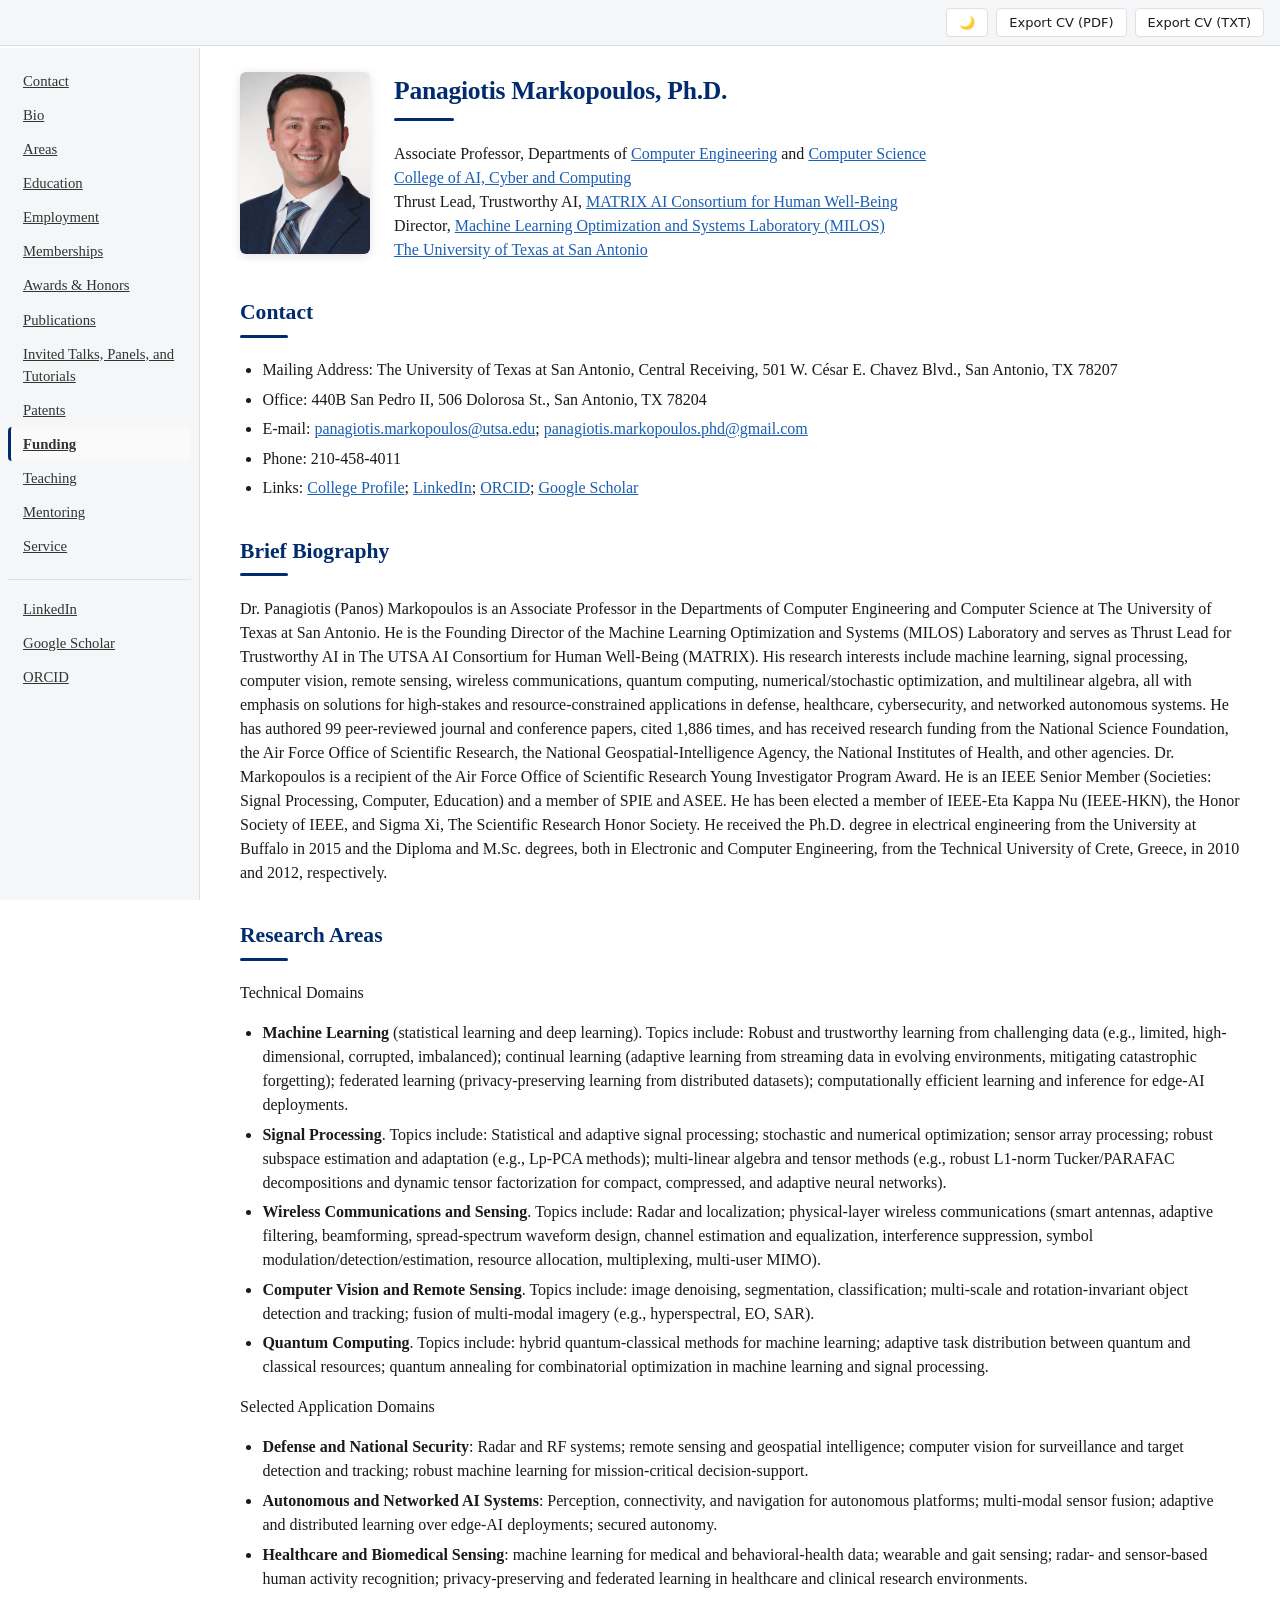
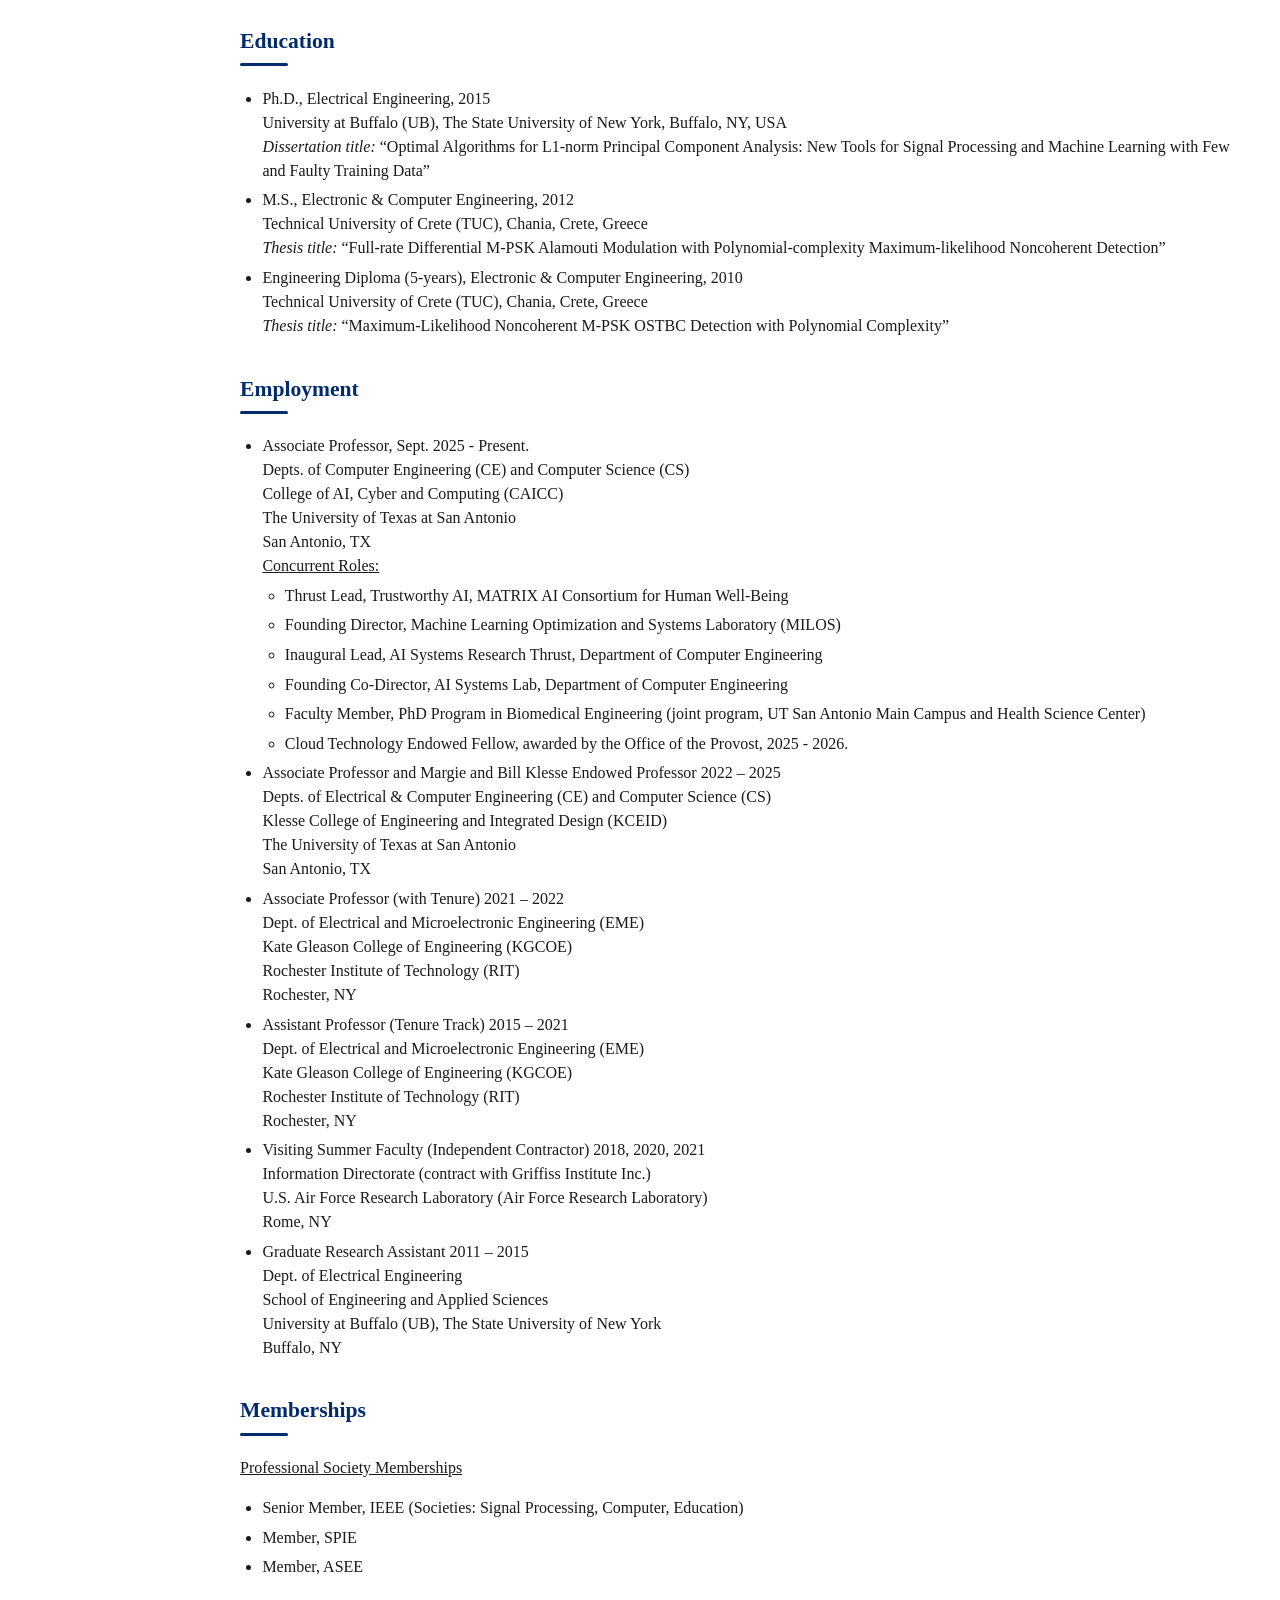
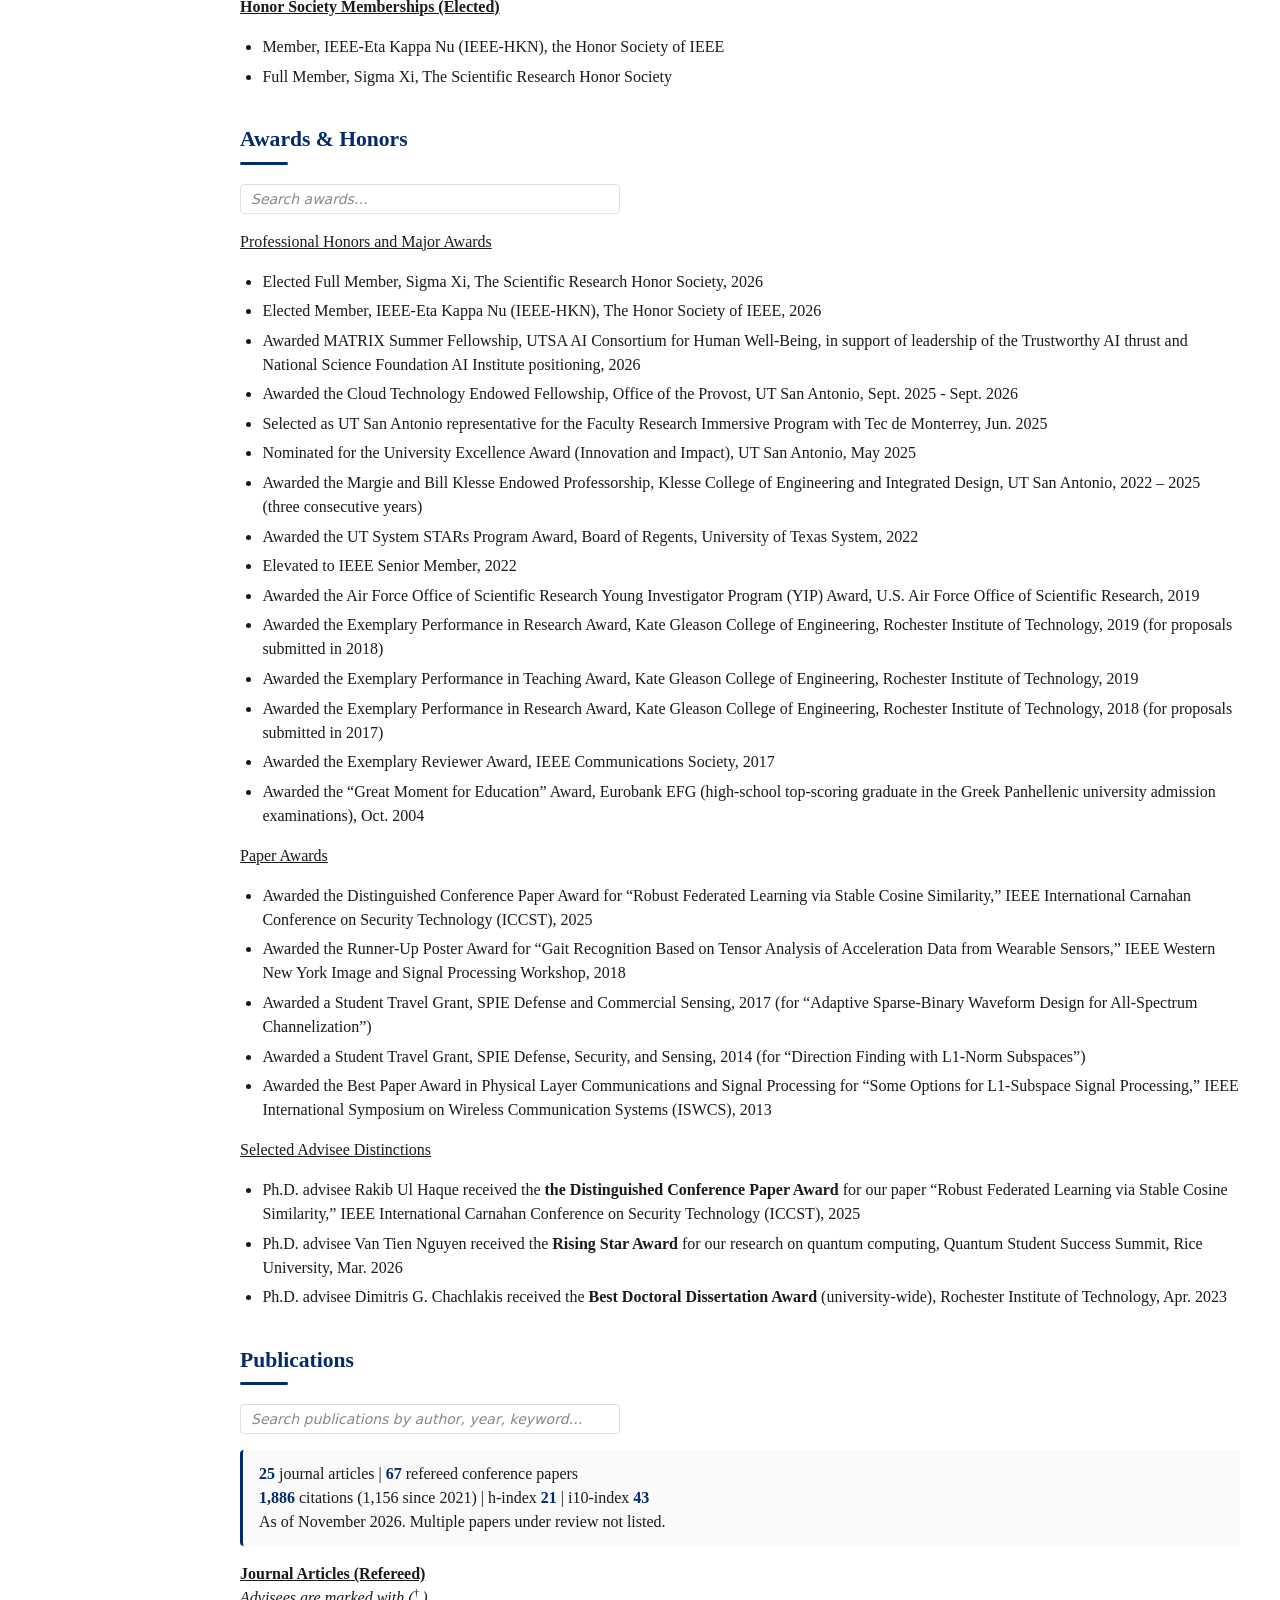
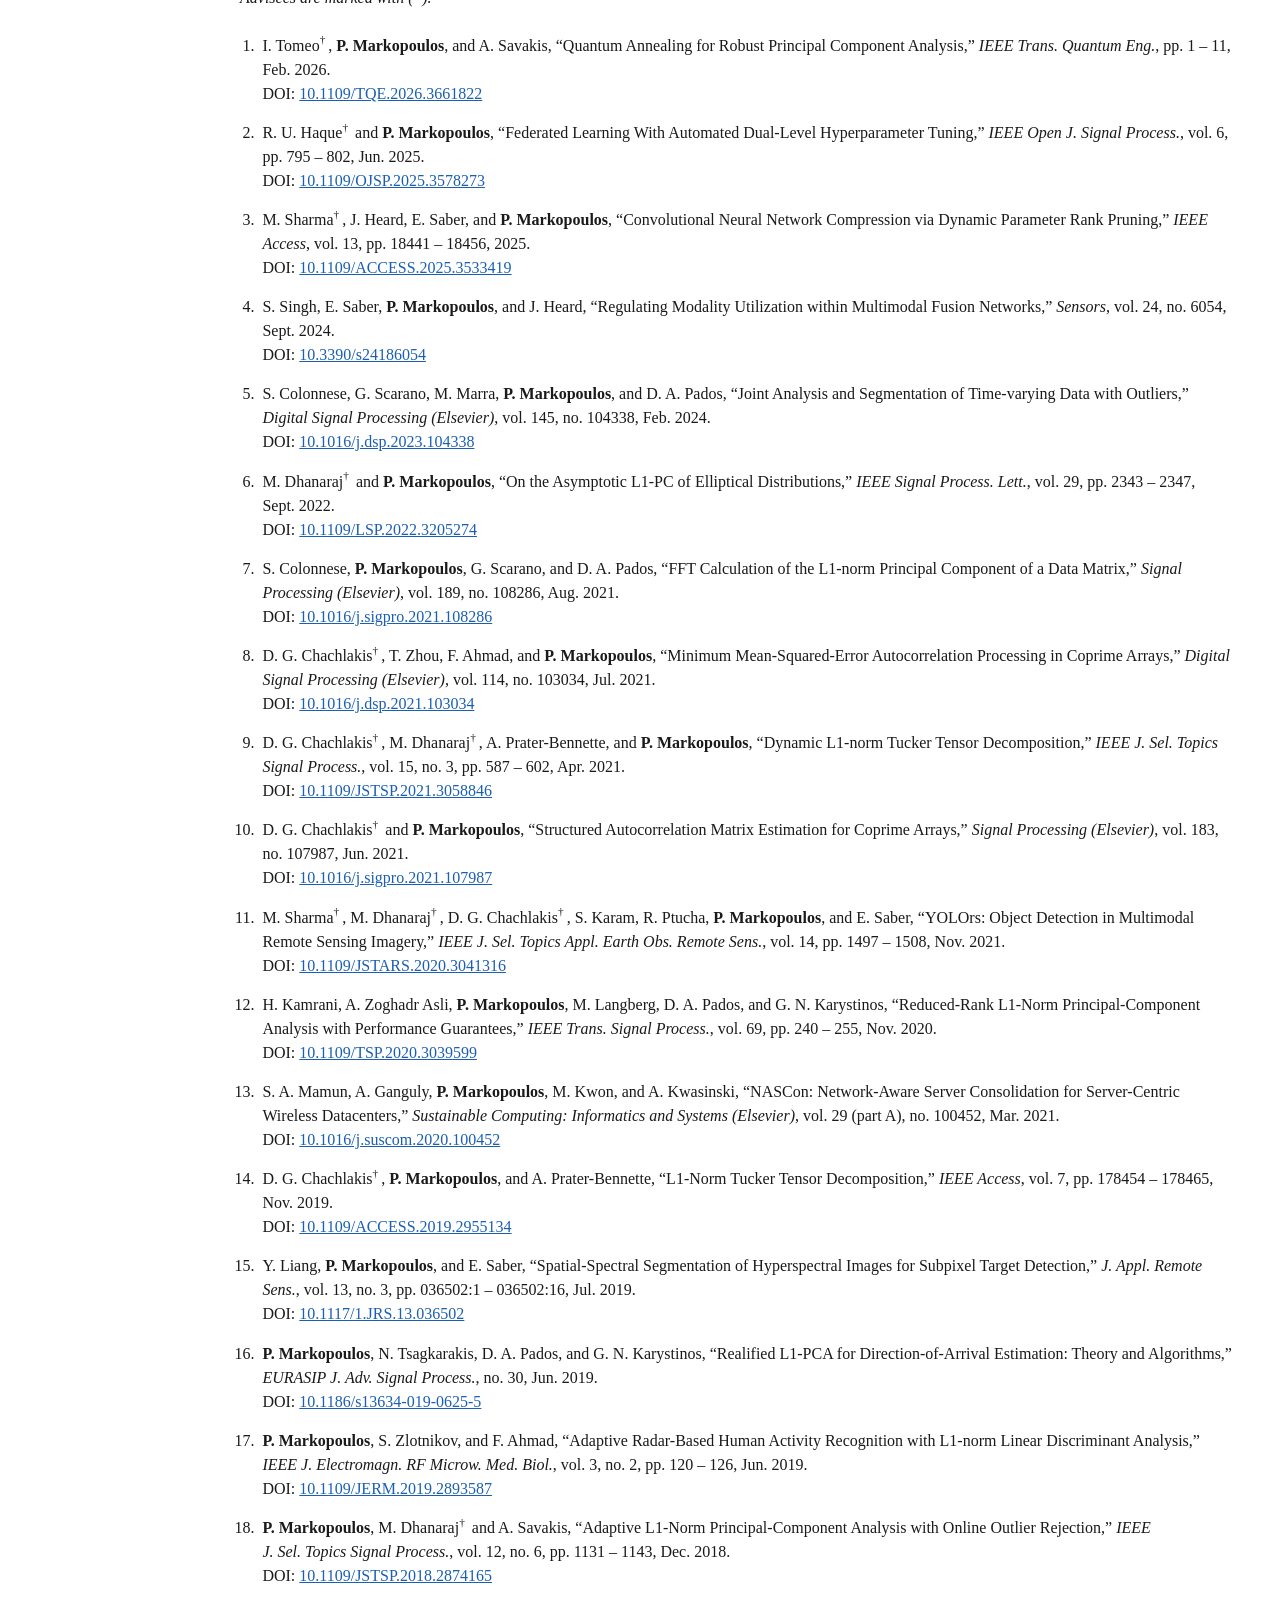
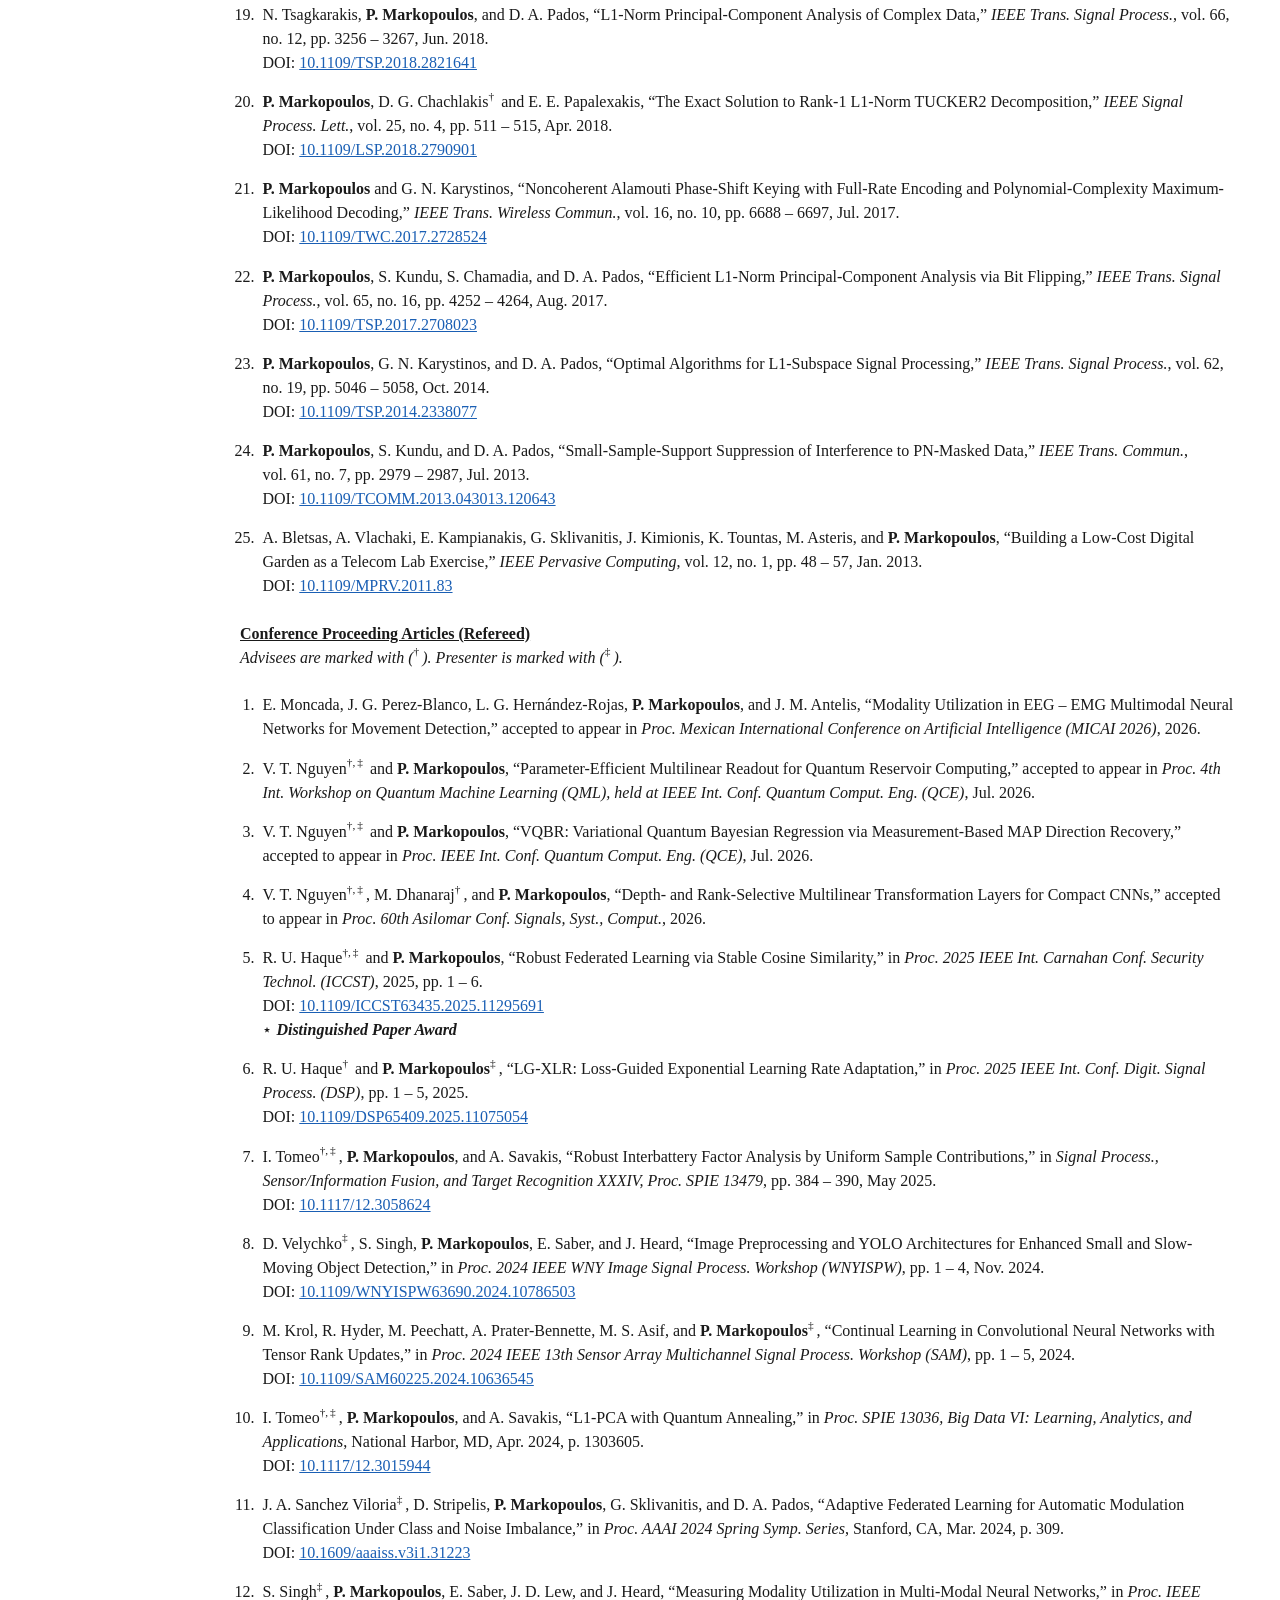
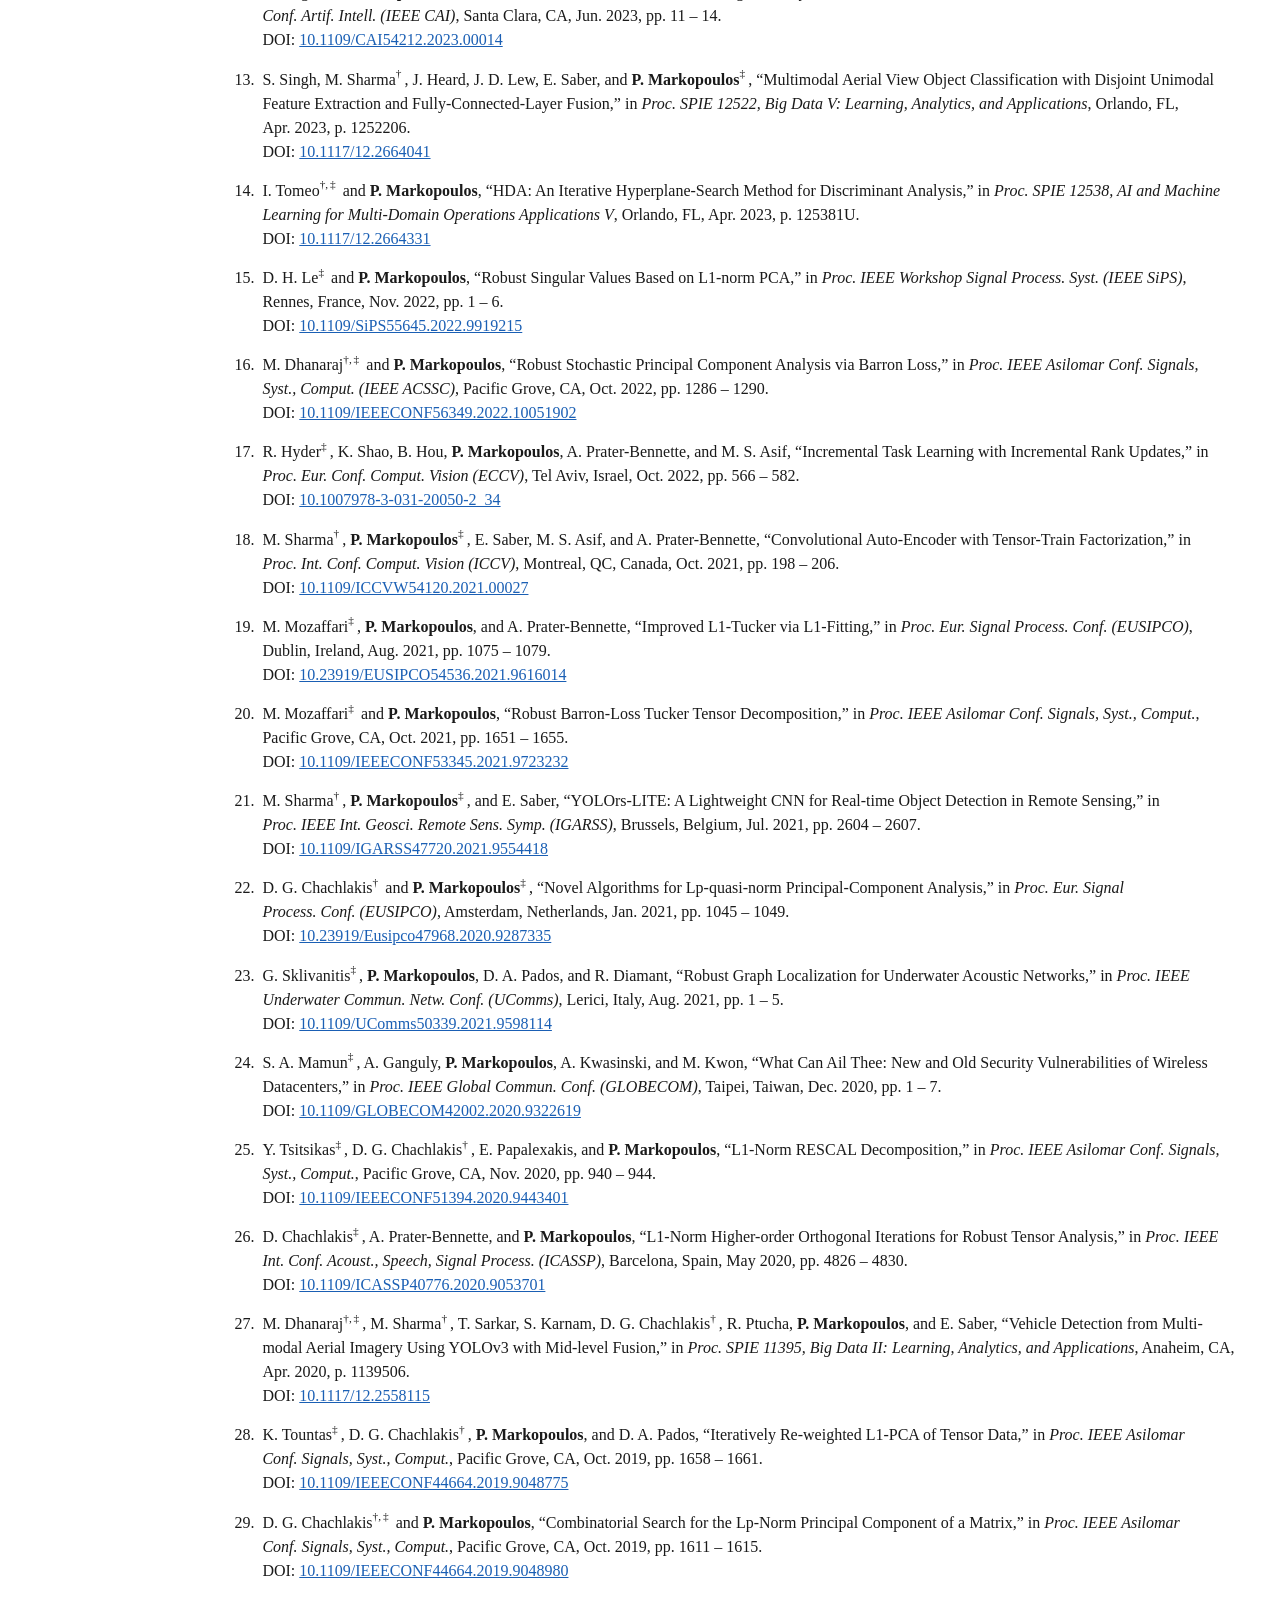
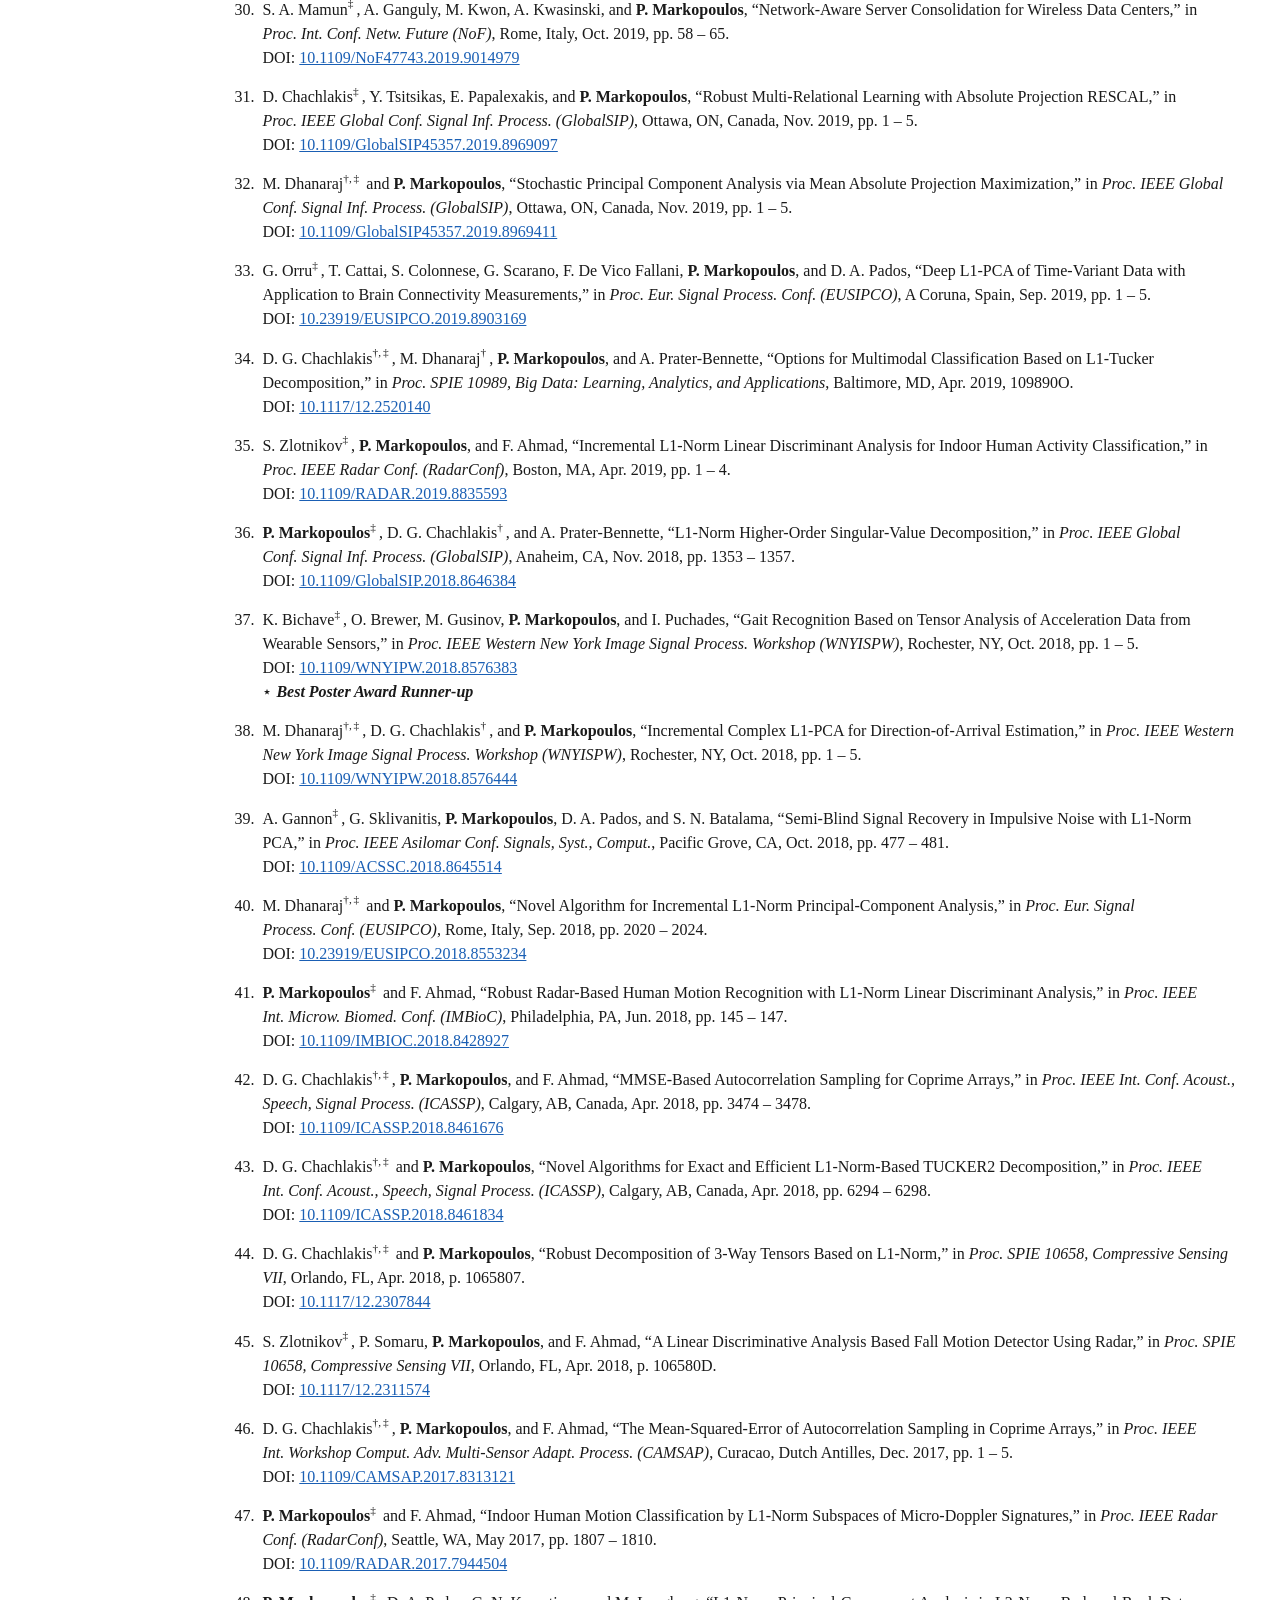
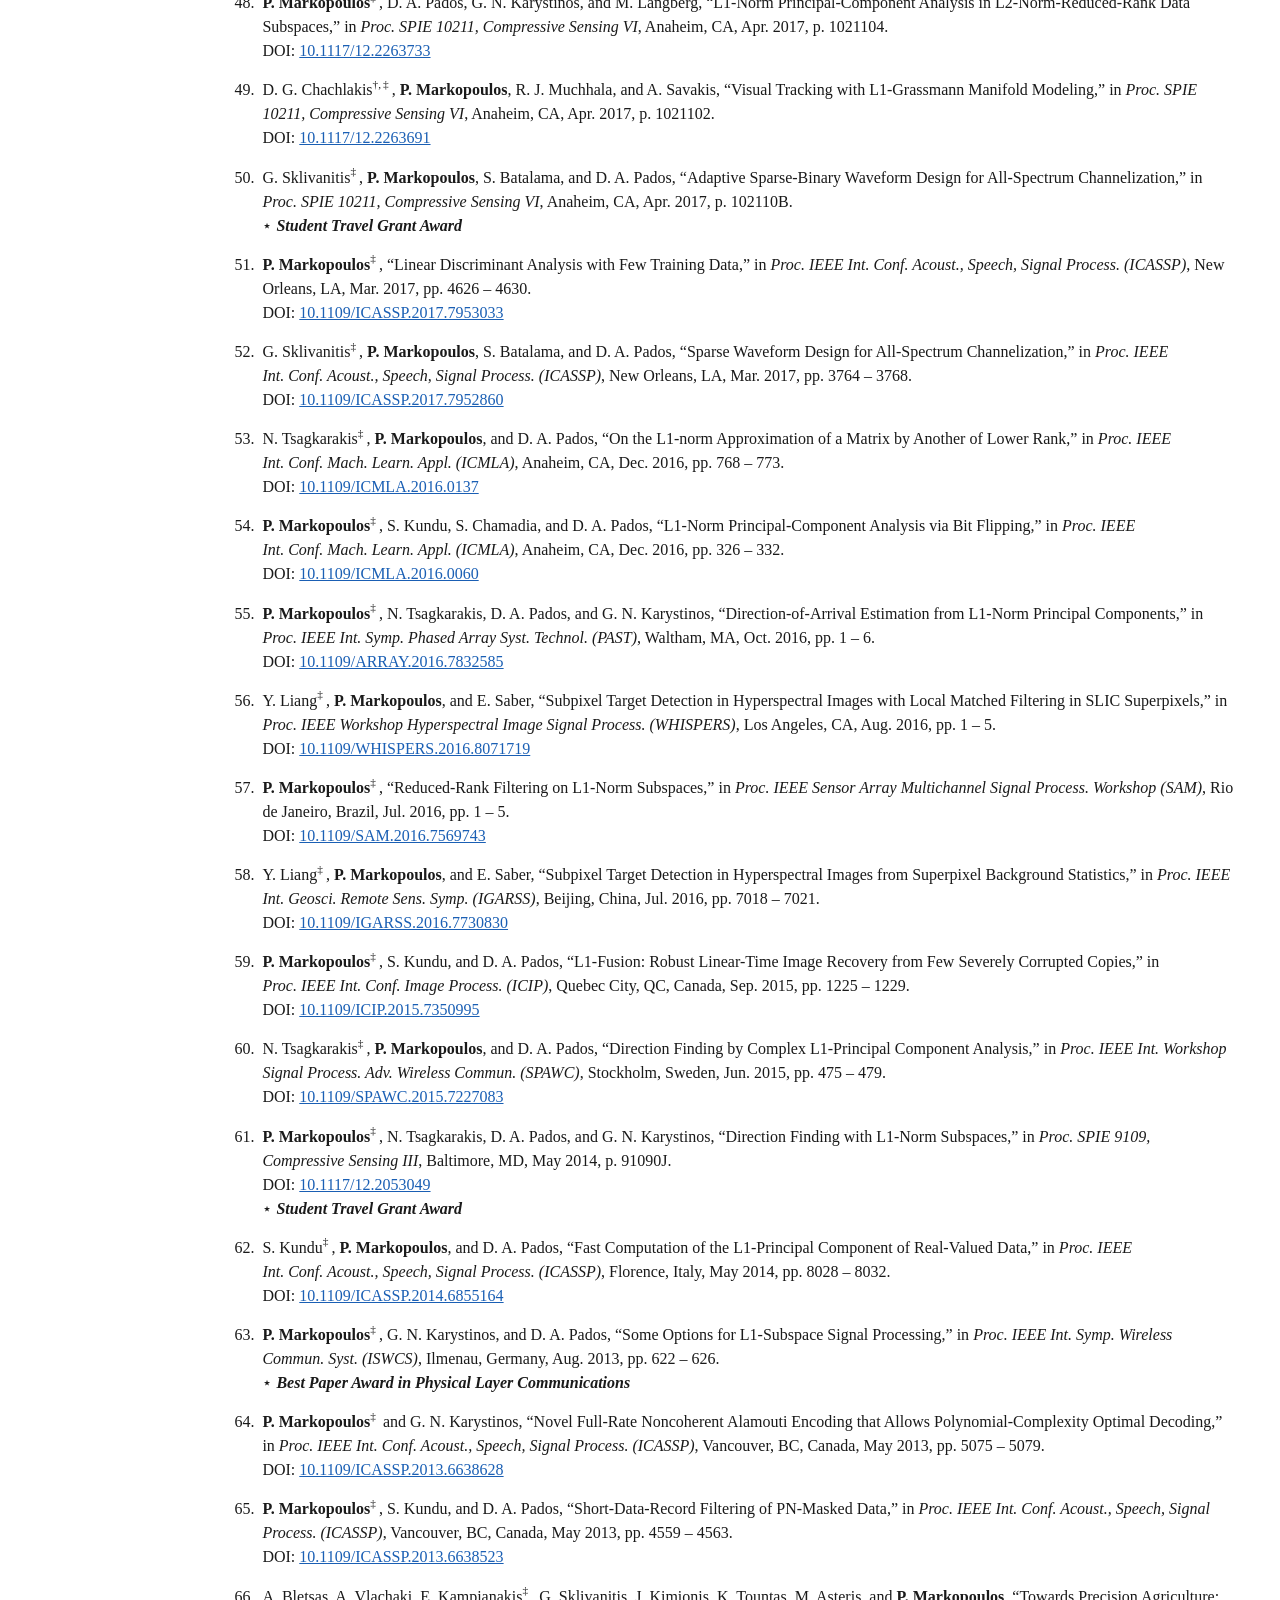
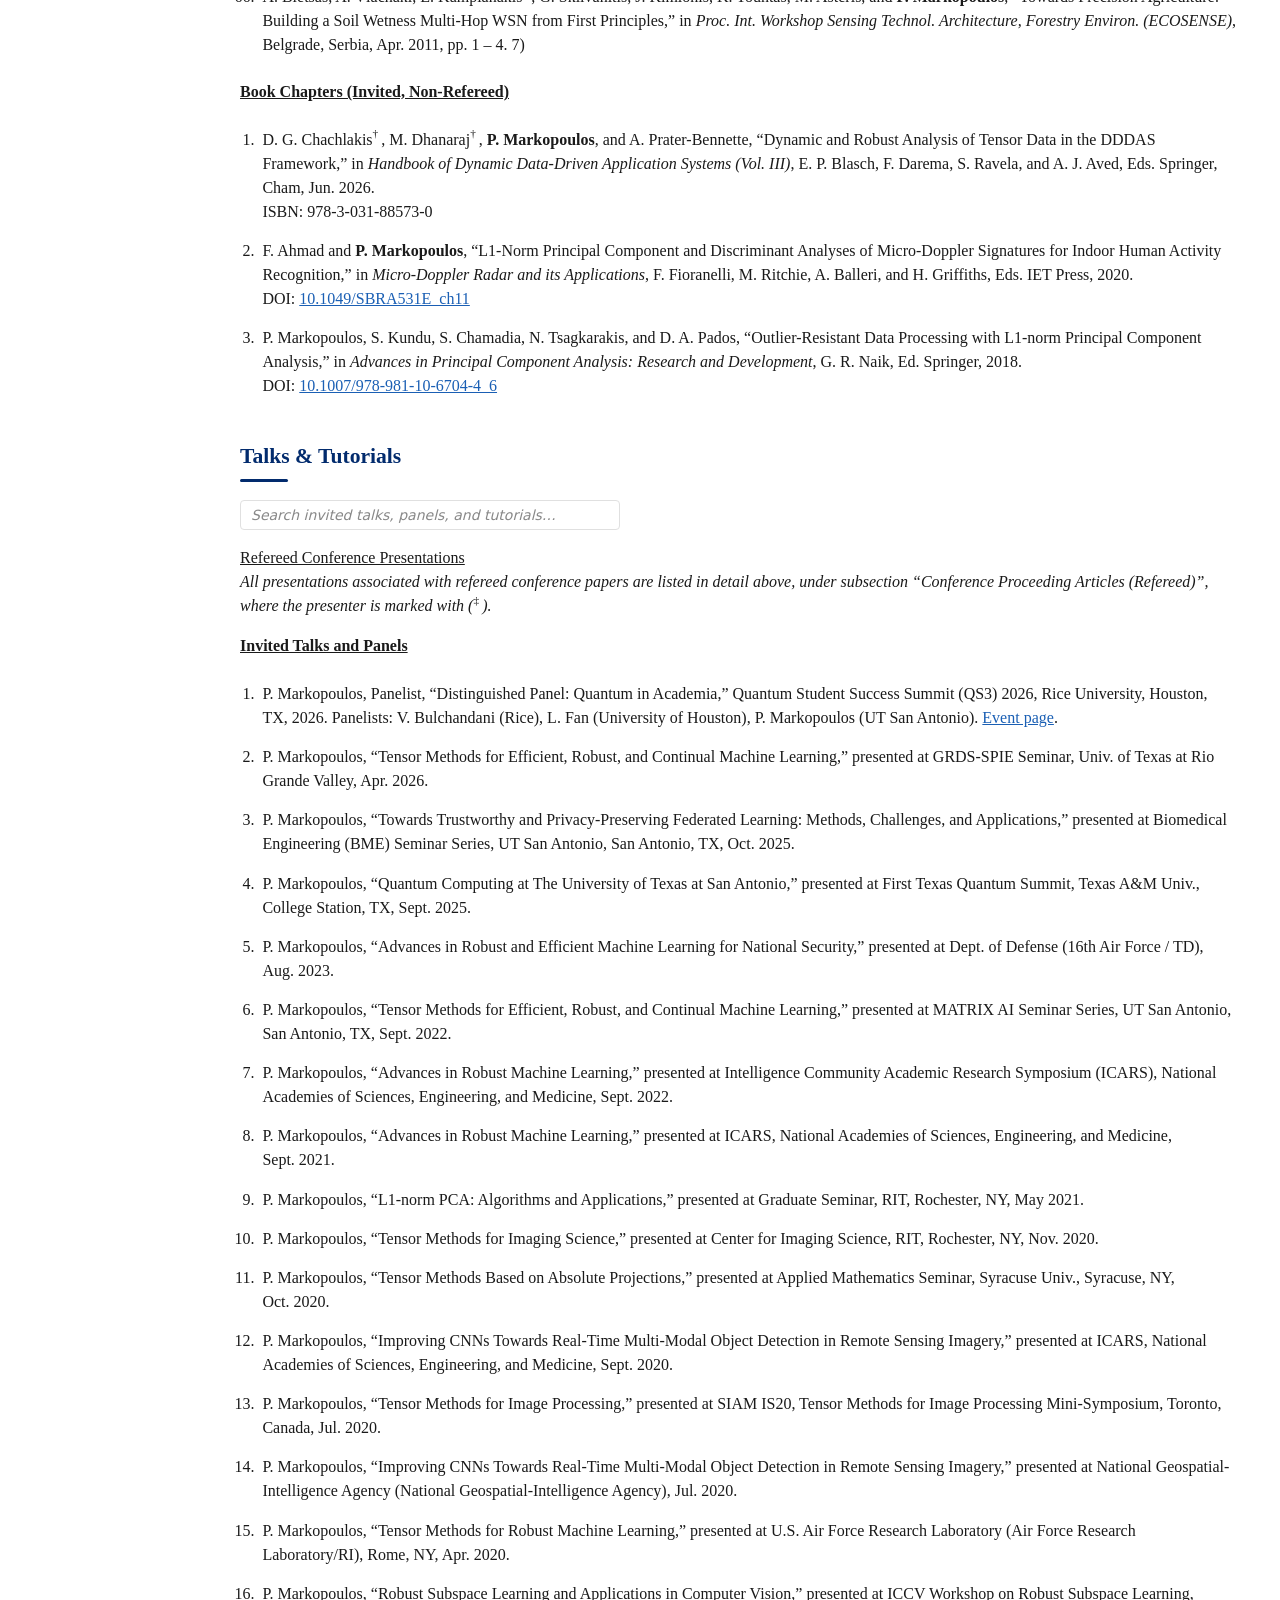
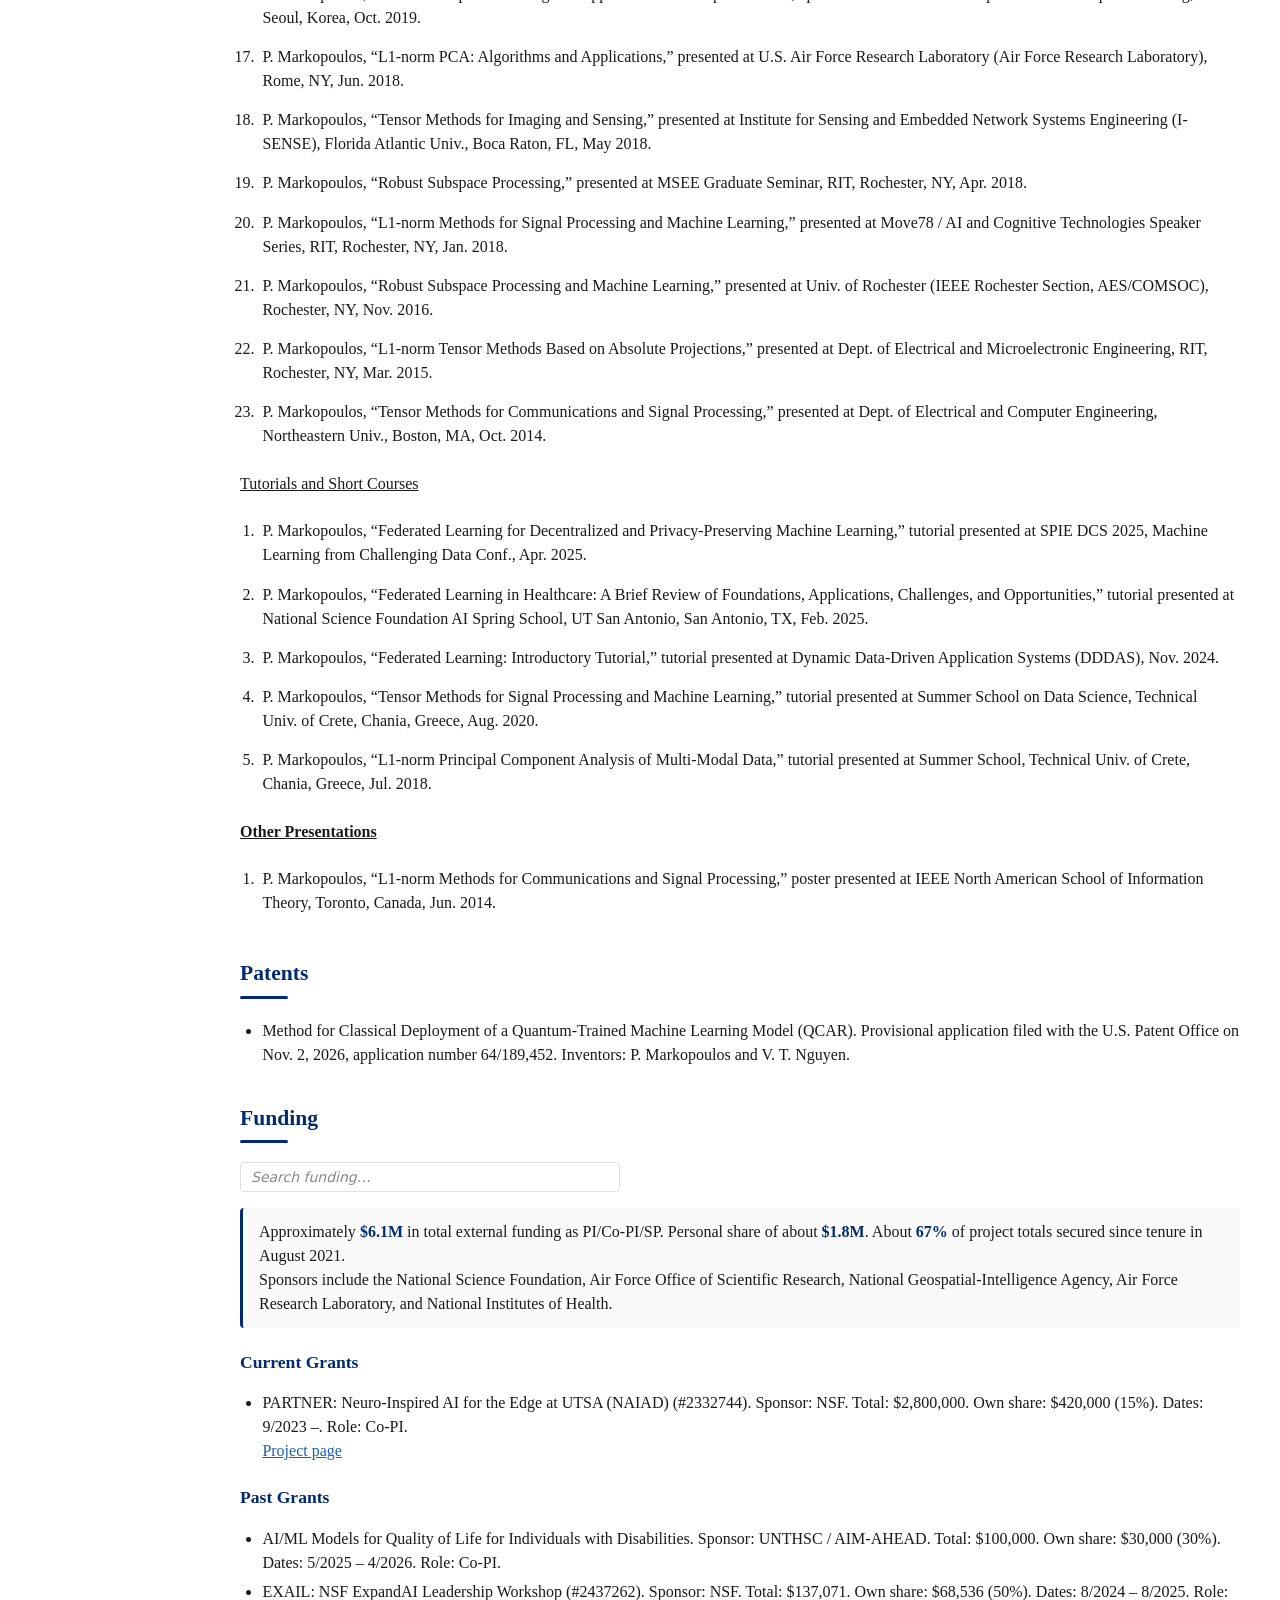
==== commit 358294a2: "Update index.html" ====
--- a/index.html
+++ b/index.html
@@ -1485,7 +1485,7 @@
 </ol>
 <h1 id="sec:ip">Patents</h1>
 <ul>
-<li><p>Patent on quantum-classical computing, internal innovation disclosure submitted to the Office for Research and Innovation, May 2026 (currently under review).</p></li>
+<li><p>Method for Classical Deployment of a Quantum-Trained Machine Learning Model (QCAR). Provisional application filed with the U.S. Patent Office on Nov. 2, 2026, application number 64/189,452. Inventors: P. Markopoulos and V. T. Nguyen.</p></li>
 </ul>
 <h1 id="sec:grants">Funding</h1>
 <div class="section-search"><input type="text" class="section-search-input" data-section="sec:grants" placeholder="Search funding…"></div>
@@ -1496,7 +1496,7 @@
 
 <h2>Current Grants</h2>
 <ul>
-<li><p>PARTNER: Neuro-Inspired AI for the Edge at UTSA (NAIAD) (#2332744). Sponsor: NSF. Total: $2,800,000. Own share: $420,000 (15%). Dates: 9/2023 –. Role: Co-PI.<br>Project page: <a href="https://ai.utsa.edu/naiad/" target="_blank">ai.utsa.edu/naiad</a></p></li>
+<li><p>PARTNER: Neuro-Inspired AI for the Edge at UTSA (NAIAD) (#2332744). Sponsor: NSF. Total: $2,800,000. Own share: $420,000 (15%). Dates: 9/2023 –. Role: Co-PI.<br><a href="https://ai.utsa.edu/naiad/" target="_blank">Project page</a></p></li>
 </ul>
 
 <h2>Past Grants</h2>
@@ -1505,7 +1505,7 @@
 <li><p>EXAIL: NSF ExpandAI Leadership Workshop (#2437262). Sponsor: NSF. Total: $137,071. Own share: $68,536 (50%). Dates: 8/2024 – 8/2025. Role: Co-PI.</p></li>
 <li><p>MATCH: MATRIX AI/ML Concierge for Healthcare. Sponsor: UNTHSC / MATRIX. Total: $500,000. Own share: $11,000. Dates: 9/2024 – 9/2025. Role: SP.</p></li>
 <li><p>M-POWER: AI/ML Open-Source Resource Center for Behavioral Health. Sponsor: UNTHSC / MATRIX. Total: $500,000. Own share: $50,000 (10%). Dates: 11/2023 – 8/2024. Role: SP.</p></li>
-<li><p>Dynamic and Robust L1-Norm Analysis of Tensor Data. Originally at RIT; $195,401 transferred to UTSA (12/2022 – 5/2024). Sponsor: AFOSR, Young Investigator Award. Total: $348,460. Own share: $348,460 (100%). Dates: 1/2020 – 5/2024. Role: Sole PI.<br>Award announcement: <a href="https://www.afrl.af.mil/News/Article/2328824/afosr-awards-grants-to-42-scientists-engineers-through-young-investigator-resea/" target="_blank">afrl.af.mil</a></p></li>
+<li><p>Dynamic and Robust L1-Norm Analysis of Tensor Data. Originally at RIT; $195,401 transferred to UTSA (12/2022 – 5/2024). Sponsor: AFOSR, Young Investigator Award. Total: $348,460. Own share: $348,460 (100%). Dates: 1/2020 – 5/2024. Role: Sole PI.<br><a href="https://www.afrl.af.mil/News/Article/2328824/afosr-awards-grants-to-42-scientists-engineers-through-young-investigator-resea/" target="_blank">Award announcement</a></p></li>
 <li><p>Target Detection/Tracking and Activity Recognition from Multimodal DataThree renewals; $10,000 transferred to UTSA (9/2023 – May 2024). Sponsor: NGA. Total: $858,534. Own share: $343,414 (40%). Dates: 9/2019 – 9/2024. Role: Co-PI.</p></li>
 <li><p>CDS&E: L1-Norm-Based Reliable Multi-Modal Data Analysis (#1808582). Sponsor: NSF. Total: $323,973. Own share: $194,384 (60%). Dates: 9/2018 – 2023. Role: PI.</p></li>
 <li><p>Efficient Radar Imaging and Machine Learning for Concealed Object Detection. Sponsor: University of Rochester, College of Engineering. Total: $58,079. Own share: $58,079 (100%). Dates: 10/2021 – 6/2022. Role: Sole PI.</p></li>
@@ -1550,17 +1550,17 @@
 <p><u><em>Current</em></u></p>
 <ul>
 <li><p>L. Davis, Ph.D. in Computer Science, UT San Antonio, Jan. 2026 – present. Research: Continual learning theory and methods</p></li>
-<li><p>R. U. Haque, Ph.D. in Electrical Engineering, UT San Antonio, Aug. 2023 – present. Research: Robust federated learning in heterogeneous environments. <span><strong>Received Distinguished Paper Award at IEEE ICCST</strong></span></p></li>
-<li><p>V. T. Nguyen, Ph.D. in Electrical Engineering, UT San Antonio, Aug. 2023 – present. Research: Theory and methods for hybrid quantum-classical computing. <span><strong>Received Rising Star Award at 2026 Quantum Student Success Summit at Rice University</strong></span></p></li>
-<li><p>I. Tomeo, Ph.D. in Engineering, RIT, Aug. 2020 – present. Research: Quantum computing methods for machine learning. Co-advised with Dr. A. Savakis</p></li>
+<li><p>R. U. Haque, Ph.D. in Electrical Engineering, UT San Antonio, Aug. 2023 – present. Research: Robust federated learning in heterogeneous environments. <span><strong>Received Distinguished Paper Award at IEEE ICCST</strong></span><br><a href="https://www.linkedin.com/in/rakib-ul-h-9415aa115/" target="_blank">LinkedIn</a></p></li>
+<li><p>V. T. Nguyen, Ph.D. in Electrical Engineering, UT San Antonio, Aug. 2023 – present. Research: Theory and methods for hybrid quantum-classical computing. <span><strong>Received Rising Star Award at 2026 Quantum Student Success Summit at Rice University</strong></span><br><a href="https://www.linkedin.com/in/vantnprof/" target="_blank">LinkedIn</a></p></li>
+<li><p>I. Tomeo, Ph.D. in Engineering, RIT, Aug. 2020 – present. Research: Quantum computing methods for machine learning. Co-advised with Dr. A. Savakis<br><a href="https://www.linkedin.com/in/iantomeo/" target="_blank">LinkedIn</a></p></li>
 </ul>
 <p><u><em>Graduated</em></u></p>
 <ul>
-<li><p>M. Sharma, Ph.D. in Imaging Science, RIT, 2024.. Dissertation: Incremental and continual learning with deep neural networks. Co-advised with Dr. E. Saber. First employment: R&amp;D Engineer, Digimarc Inc.</p></li>
+<li><p>M. Sharma, Ph.D. in Imaging Science, RIT, 2024.. Dissertation: Incremental and continual learning with deep neural networks. Co-advised with Dr. E. Saber. First employment: R&amp;D Engineer, Digimarc Inc.<br><a href="https://www.linkedin.com/in/manukaushish/" target="_blank">LinkedIn</a></p></li>
 <li><p>M. Dhanaraj, Ph.D. in Engineering, RIT, 2022. Dissertation: Stochastic subspace optimization and tensors for deep learning. First employment: Applied Scientist II, Amazon.com Inc.</p></li>
-<li><p>D. Chachlakis, Ph.D. in Electrical and Computer Engineering, RIT, 2021. Dissertation: Theory and algorithms for reliable multimodal data analysis, machine learning, and signal processing. <span><strong>First graduate of Ph.D. in ECE program, RIT</strong></span>. <span><strong>Received Best Doctoral Dissertation Award (university-wide), RIT, Apr. 2023</strong></span>. First employment: Senior R&amp;D Engineer, Digimarc Inc.</p></li>
-<li><p>Y. Liang, Ph.D. in Imaging Science, RIT, 2019. Dissertation: Object detection in high-resolution aerial and hyperspectral imagery. Co-advised with Dr. E. Saber. First employment: Video Quality Engineer, Apple Inc.</p></li>
-<li><p>M. Mozaffari, Ph.D. in Electrical and Computer Engineering, RIT, 2026 (partial advising, 2020 – 2022). First employment: Applied Scientist II, Amazon.com Inc.</p></li>
+<li><p>D. Chachlakis, Ph.D. in Electrical and Computer Engineering, RIT, 2021. Dissertation: Theory and algorithms for reliable multimodal data analysis, machine learning, and signal processing. <span><strong>First graduate of Ph.D. in ECE program, RIT</strong></span>. <span><strong>Received Best Doctoral Dissertation Award (university-wide), RIT, Apr. 2023</strong></span>. First employment: Senior R&amp;D Engineer, Digimarc Inc.<br><a href="https://www.linkedin.com/in/dgchachlakis/" target="_blank">LinkedIn</a></p></li>
+<li><p>Y. Liang, Ph.D. in Imaging Science, RIT, 2019. Dissertation: Object detection in high-resolution aerial and hyperspectral imagery. Co-advised with Dr. E. Saber. First employment: Video Quality Engineer, Apple Inc.<br><a href="https://www.linkedin.com/in/yilongliang/" target="_blank">LinkedIn</a></p></li>
+<li><p>M. Mozaffari, Ph.D. in Electrical and Computer Engineering, RIT, 2026 (partial advising, 2020 – 2022). First employment: Applied Scientist II, Amazon.com Inc.<br><a href="https://www.linkedin.com/in/mmozaffari91/" target="_blank">LinkedIn</a></p></li>
 </ul>
 <p><u><strong>M.S. and B.S. Advisees</strong></u></p>
 <p><u><em>Current</em></u></p>
@@ -1581,93 +1581,92 @@
 <p><u><strong>Leadership and Service at UT San Antonio</strong></u></p>
 <p><u><em>University Level</em></u></p>
 <ul>
-<li><p>Founding Director, UT San Antonio Machine Learning Optimization
-and Systems (MILOS) Laboratory, 2022 – present</p></li>
-<li><p><span>Lead, Trustworthy AI Thrust, MATRIX AI Consortium for Human
-Well-Being</span>, UT San Antonio, 2024 – present</p></li>
 <li><p>Thrust Lead for Quantum Algorithms, Computing, and Machine
 Learning, QuICR university strategic proposal/initiative,
 2025 – present</p></li>
+<li><p>Faculty Mentor to Dr. Dharanidhar Dang, 2025 – present</p></li>
+<li><p><span>Lead, Trustworthy AI Thrust, MATRIX AI Consortium for Human
+Well-Being</span>, UT San Antonio, 2024 – present</p></li>
+<li><p>Founding Director, UT San Antonio Machine Learning Optimization
+and Systems (MILOS) Laboratory, 2022 – present</p></li>
+<li><p>Co-Author, UT San Antonio institutional response to the 2026
+DARPA AI-FORGE program (RFI), Jun. 2026</p></li>
 <li><p>Lead, Cluster Hire Proposal in “Machine Learning Hardware and
 Systems,” Office of Academic Affairs, May 2025</p></li>
-<li><p>Co-Author, UT San Antonio institutional response to the 2026
-DARPA AI-FORGE program (RFI), Jun. 2026</p></li>
 <li><p>Co-Author, UT San Antonio institutional response to the 2025
 National AI R&amp;D Strategic Plan (RFI), May 2025</p></li>
-<li><p>Faculty Mentor to Dr. Dharanidhar Dang, 2025 – present</p></li>
-</ul>
-<ul>
+</ul>
+<ul>
+<li><p>Member (UTSA Representative), Quantum Computing Steering
+Committee (QCSC), ASU Quantum Collaborative, 2023 – present</p></li>
 <li><p><span>Member, CAICC Founding Dean Search Committee (interim and
 national searches; one of  25 faculty members across UTSA and UT Health
 San Antonio)</span>, 2025 – Mar. 2026</p></li>
+<li><p>Member, Regents’ Professorships Committee, MATRIX AI Cluster,
+2025 – 2026</p></li>
+<li><p>Member, UT San Antonio five-member delegation to the inaugural Texas Quantum Summit, Texas A&amp;M University, Sept. 2025</p></li>
+<li><p>Member, Regents’ Professorships Cluster Hiring Committee (AI),
+2024 – 2025</p></li>
 <li><p><span>Member, CAICC Planning Advisory Task Force (one of  30
 faculty members across UTSA and UT Health San Antonio)</span>,
 2023 – 2024</p></li>
-<li><p>Member, Regents’ Professorships Committee, MATRIX AI Cluster,
-2025 – 2026</p></li>
-<li><p>Member, Regents’ Professorships Cluster Hiring Committee (AI),
-2024 – 2025</p></li>
+<li><p>Member, Hiring/Search Committee for Host-Microbe Interactions,
+Data Analytics and Public Health Cluster (Job ID 14382), CCP, CAICC and
+Colleges of Sciences and Health, Community and Policy, 2026</p></li>
 <li><p>Member, Hiring Committee for Critical Infrastructure Security /
 Cyber-Physical Systems (Job ID 14343), RREP Cybersecurity Cluster,
 CAICC, 2026</p></li>
-<li><p>Member, Hiring/Search Committee for Host-Microbe Interactions,
-Data Analytics and Public Health Cluster (Job ID 14382), CCP, CAICC and
-Colleges of Sciences and Health, Community and Policy, 2026</p></li>
+<li><p>Member, Hiring/Search Committee for AI Security (Job ID 14340),
+RREP Cybersecurity Cluster, CAICC, 2026</p></li>
 <li><p>Member, Hiring Committee for Secure Cyber Infrastructure (Job ID
 14338), RREP Cybersecurity Cluster, CAICC, 2026</p></li>
-<li><p>Member, Hiring/Search Committee for AI Security (Job ID 14340),
-RREP Cybersecurity Cluster, CAICC, 2026</p></li>
-<li><p>Member (UTSA Representative), Quantum Computing Steering
-Committee (QCSC), ASU Quantum Collaborative, 2023 – present</p></li>
-<li><p>Member, UT San Antonio five-member delegation to the inaugural Texas Quantum Summit, Texas A&amp;M University, Sept. 2025</p></li>
-</ul>
-<ul>
-<li><p>Member, Faculty Research Immersive Program between UTSA and Tec
-de Monterrey, Jun. 2025</p></li>
+</ul>
+<ul>
 <li><p>Reviewer, FY27 Connecting through Research Partnerships (CONNECT)
 Program. Artificial Intelligence / Data Science / Analytics area,
 UTSA – Southwest Research Institute, 2026</p></li>
+<li><p>Member, Faculty Research Immersive Program between UTSA and Tec
+de Monterrey, Jun. 2025</p></li>
 </ul>
 <p><u><em>College Level (CAICC and KCEID)</em></u></p>
 <ul>
 <li><p><span>Member, CAICC Faculty Forum Steering
 Committee</span> (inaugural), Aug. 2026 – present</p></li>
+<li><p><span>Member, CAICC MS-AI Standing Committee</span> (inaugural),
+February 2026 – present</p></li>
+<li><p><span>Member, CAICC AI Education Initiative Committee</span>
+(inaugural), May 2026 – present</p></li>
 <li><p><span>Member, CAICC Bylaws Committee</span> (inaugural), February
 2025 – present</p></li>
-<li><p><span>Member, CAICC MS-AI Standing Committee</span> (inaugural),
-February 2026 – present</p></li>
+<li><p><span>Member, CAICC Faculty Champions Committee</span>
+(inaugural), Sept. 2025 – present</p></li>
 <li><p><span>Member, CAICC MS-AI Program Planning Committee</span>,
 Sept. 2025 – Mar. 2026</p></li>
 <li><p><span>Member, CAICC BS-AI Program Planning Committee</span>
 (inaugural), Sept. 2025 – May 2026</p></li>
-<li><p><span>Member, CAICC AI Education Initiative Committee</span>
-(inaugural), May 2026 – present</p></li>
-<li><p><span>Member, CAICC Faculty Champions Committee</span>
-(inaugural), Sept. 2025 – present</p></li>
 </ul>
 <p><u><em>Department Level (CE and ECE)</em></u></p>
 <ul>
 <li><p>Mentor (departmental mentoring program), Assistant Professor Yingnan Zhao, Aug. 2026 – present</p></li>
-<li><p>Mentor (departmental mentoring program), Assistant Professor Dharanidhar Dang, Aug. 2024 – present</p></li>
-  <li><p><span>Lead, AI Systems Research Thrust, Department of Computer
+<li><p><span>Lead, AI Systems Research Thrust, Department of Computer
 Engineering</span>, UTSA, 2025 – present</p></li>
-  
-  <li><p>Member, Hiring Committee for Sr. Administrative Manage, Department of Computer Engineering, UTSA, Dec. 2025 – Jan. 2026.</p></li>
-<li><p>Chair, Signal Processing and Learning Concentration, Department
-of Electrical and Computer Engineering, 2023 – 2025</p></li>
 <li><p>Member, Department Faculty Review Advisory Committee (DFRAC),
 Department of Computer Engineering, 2025 – present</p></li>
-<li><p>Member, DFRAC, Department of Electrical and Computer Engineering,
-2022 – 2025 (reviewed 1 promotion &amp; tenure case and 3 third-year
-reviews)</p></li>
-<li><p>Member, Department Annual Evaluation Policy Task Force,
-Department of Electrical and Computer Engineering, 2023 – 2025</p></li>
 <li><p>Member, Undergraduate Program Committee, Department of Computer
 Engineering, Sept. 2025 – present</p></li>
 <li><p>Member, Graduate Program Committee, Department of Computer
 Engineering, Sept. 2025 – present</p></li>
+<li><p>Mentor (departmental mentoring program), Assistant Professor Dharanidhar Dang, Aug. 2024 – present</p></li>
+<li><p>Member, Hiring Committee for Sr. Administrative Manage, Department of Computer Engineering, UTSA, Dec. 2025 – Jan. 2026.</p></li>
+<li><p>Chair, Signal Processing and Learning Concentration, Department
+of Electrical and Computer Engineering, 2023 – 2025</p></li>
+<li><p>Member, Department Annual Evaluation Policy Task Force,
+Department of Electrical and Computer Engineering, 2023 – 2025</p></li>
 <li><p>Lead, Development and Design of the Multimodal Sensing and Signal
 Processing Teaching Lab (approved), UTSA, 2023</p></li>
+<li><p>Member, DFRAC, Department of Electrical and Computer Engineering,
+2022 – 2025 (reviewed 1 promotion &amp; tenure case and 3 third-year
+reviews)</p></li>
 <li><p>Member, Hiring Committee for AI Accelerators and Bioinformatics
 Faculty Search (initial search and rerun), Department of Electrical and
 Computer Engineering / KCEID, 2022 – 2023</p></li>
@@ -1680,9 +1679,9 @@
 2021 – 2022</p></li>
 <li><p><span>Core Faculty, Center for Human-Aware AI</span>,
 Nov. 2019 – 2022 (Director: A. Savakis)</p></li>
-<li><p>Session Chair, Graduate Research Symposium, 2016</p></li>
 <li><p>Panelist, Intellectual Property &amp; Technology Transfer Office,
 Spring 2017</p></li>
+<li><p>Session Chair, Graduate Research Symposium, 2016</p></li>
 </ul>
 <p><u><em>College Level</em></u></p>
 <ul>
@@ -1697,6 +1696,8 @@
 <p><u>Service at Federal Agencies</u></p>
 <ul>
 <li><p>Proposal Evaluation Panelist, National Science Foundation Directorate for CISE,
+2021</p></li>
+<li><p>Academic Research Proposal Reviewer, Army Research Office (ARO),
 2021</p></li>
 <li><p>Proposal Evaluation Panelist, National Science Foundation Graduate Research Fellowship
 Program, 2019</p></li>
@@ -1704,19 +1705,17 @@
 Program, 2018</p></li>
 <li><p>Proposal Evaluation Panelist, National Science Foundation Directorate for CISE,
 2016</p></li>
-<li><p>Academic Research Proposal Reviewer, Army Research Office (ARO),
-2021</p></li>
 </ul>
 <p><u><strong>Leadership and Editorial Roles</strong></u></p>
 <ul>
-  <li><p>Associate Editor, <em>IEEE Trans. Signal Process.</em>,
+<li><p>Associate Editor, <em>IEEE Trans. Signal Process.</em>,
 Sept. 2026 – present</p></li>
+<li><p>Associate Editor, <em>IEEE Trans. Artif. Intell.</em>,
+2022 – present</p></li>
 <li><p>Member, IEEE Signal Processing Society Education Board,
 2023 – 2024</p></li>
 <li><p>Inaugural Chair, Content Production Committee, IEEE Signal Processing
 Society, 2023 – 2024</p></li>
-<li><p>Associate Editor, <em>IEEE Trans. Artif. Intell.</em>,
-2022 – present</p></li>
 <li><p>Associate Editor, <em>IEEE Inside Signal Processing</em>
 (e-newsletter), 2022 – 2024</p></li>
 <li><p>Editor, <em>IEEE Wireless Commun. Lett.</em>, 2017 – 2019</p></li>
@@ -1734,10 +1733,10 @@
 Apr. 2024</p></li>
 <li><p>Conference Co-Organizer and Multiple Session Chair, Big Data V,
 SPIE DCS, Orlando, FL, Apr. 2023</p></li>
+<li><p>Conference Co-Organizer and Multiple Session Chair, Big Data IV,
+SPIE DCS, Orlando, FL, Apr. 2022</p></li>
 <li><p>Workshop Co-Organizer, Robust Subspace Learning in Computer
 Vision (RSL-CV), ICCV 2021, remote, Oct. 2021</p></li>
-<li><p>Conference Co-Organizer and Multiple Session Chair, Big Data IV,
-SPIE DCS, Orlando, FL, Apr. 2022</p></li>
 <li><p>Conference Co-Organizer and Multiple Session Chair, Big Data III,
 SPIE DCS, Orlando, FL, Apr. 2021</p></li>
 <li><p>Special Session Co-Organizer and Chair, Tensor Methods for
@@ -1811,14 +1810,14 @@
 Pittsburgh, PA, Oct. 2024</p></li>
 <li><p>Co-Organizer, National Science Foundation AI Spring School, San Antonio, TX,
 Mar. 2024</p></li>
-<li><p>Mentor, High School Student Research Experience, UT San
-Antonio</p></li>
+<li><p>Chair, Organizing Committee, E3 Engineering and Technology Fair,
+RIT, 2019</p></li>
 <li><p>Participant, Beyond 9.8 Initiative, RIT, 2017 (K-12 mini-courses
 in engineering for 5th – 6th graders)</p></li>
 <li><p>Collaborator, RIT Center “Engineers of Color Creating
 Opportunities (ECCO),” 2017 – 2020</p></li>
-<li><p>Chair, Organizing Committee, E3 Engineering and Technology Fair,
-RIT, 2019</p></li>
+<li><p>Mentor, High School Student Research Experience, UT San
+Antonio</p></li>
 </ul>
 
 
